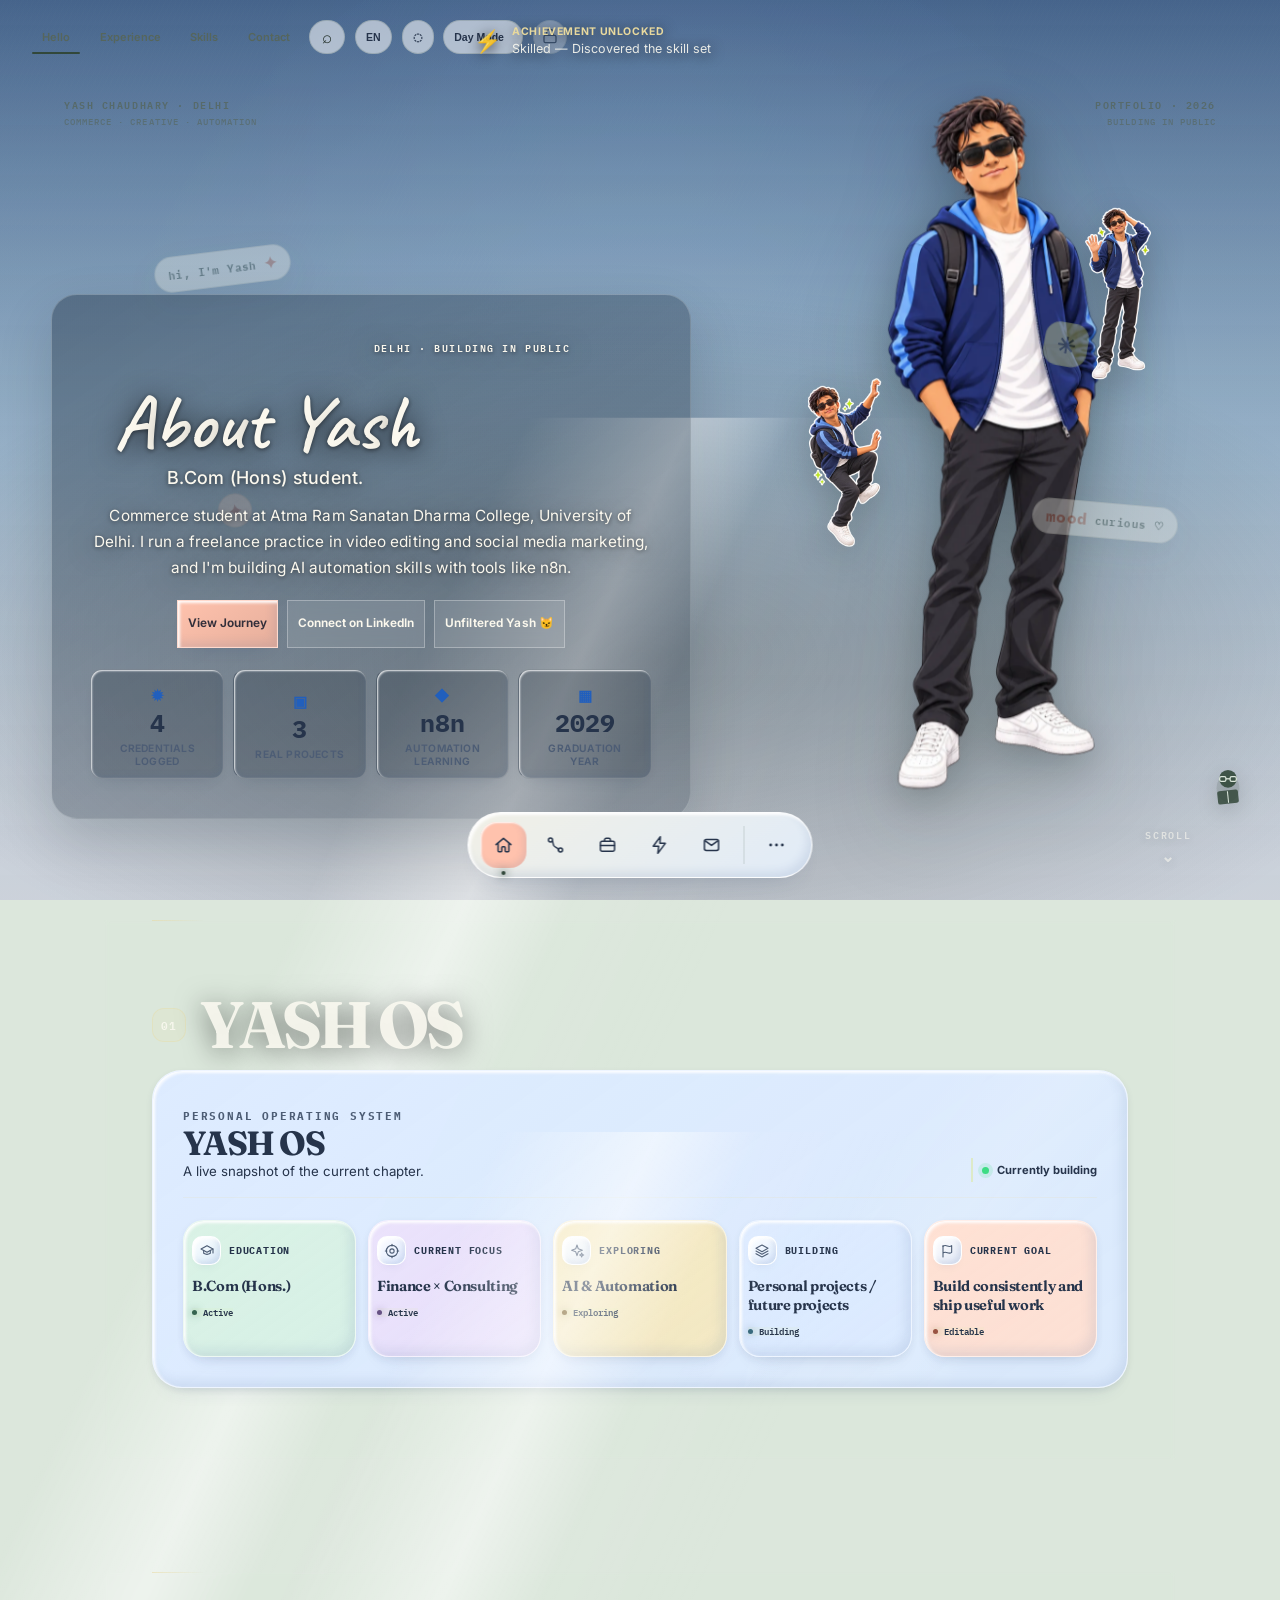
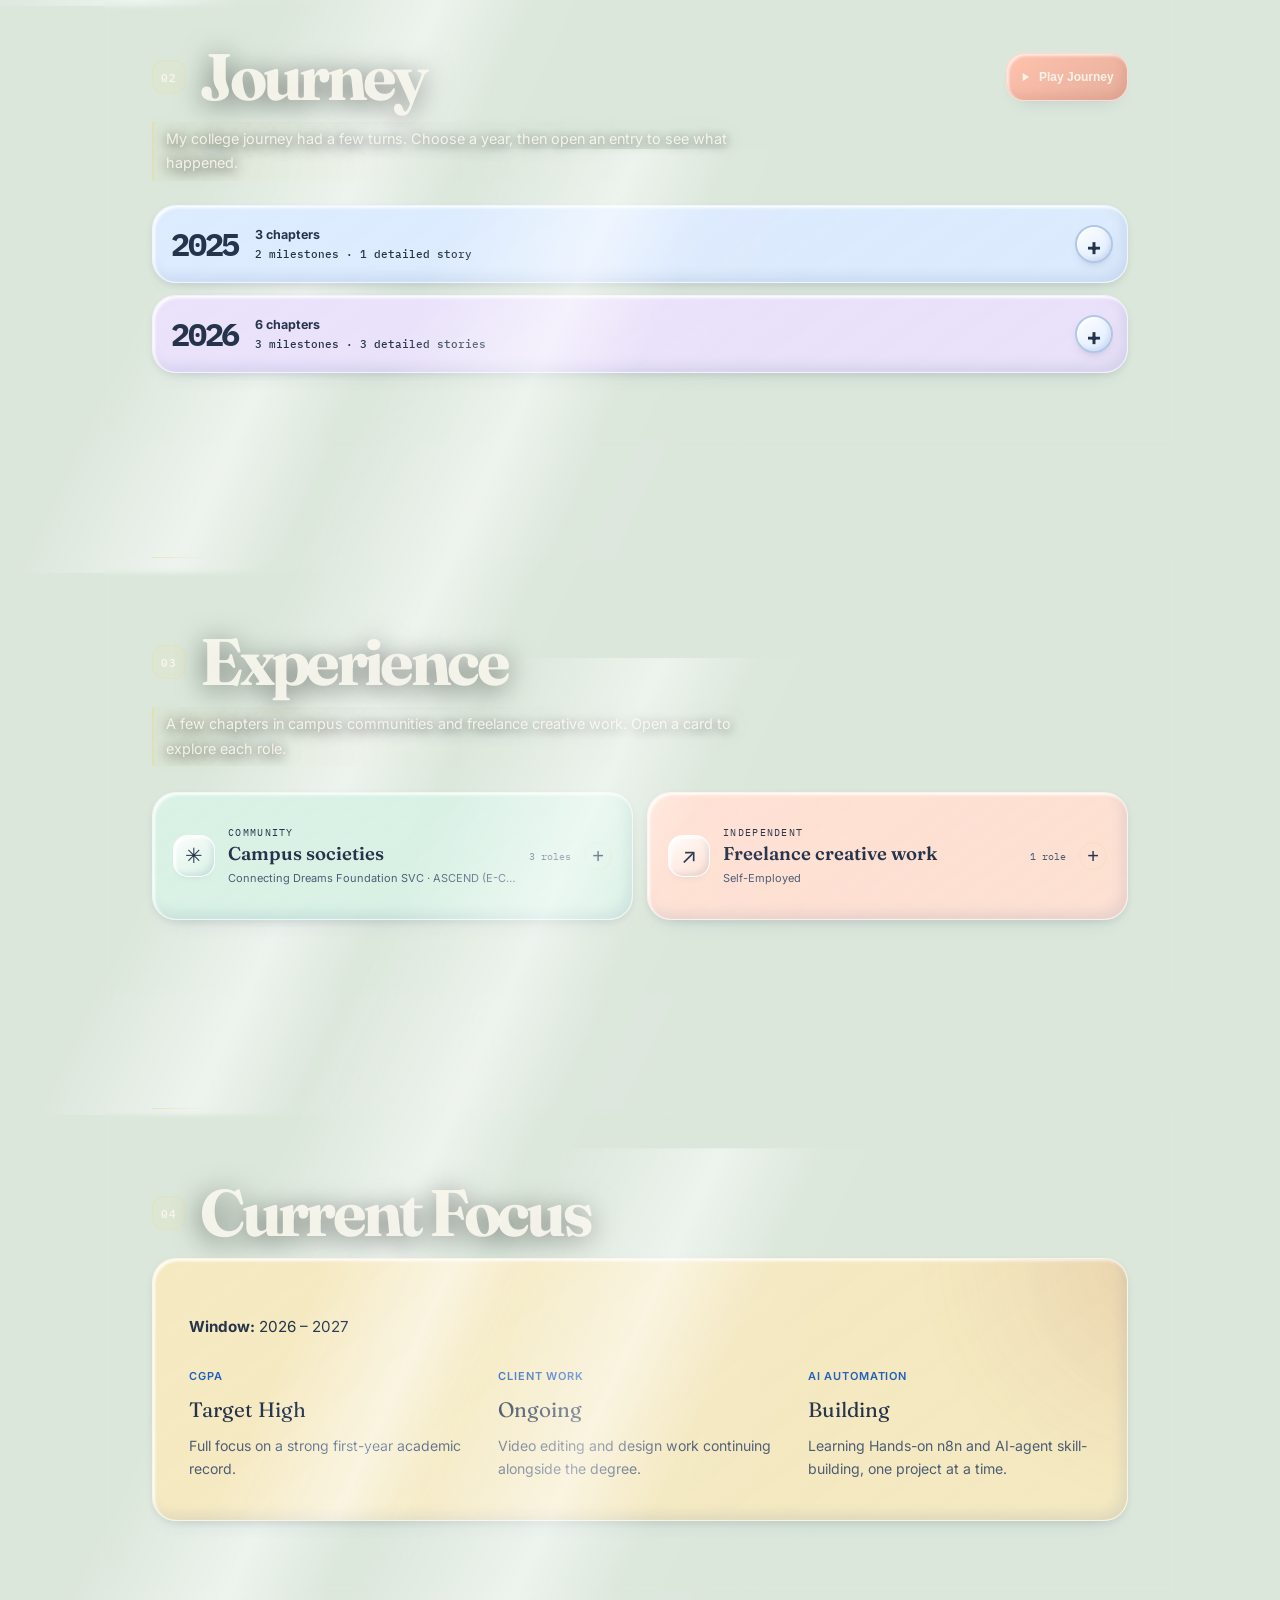
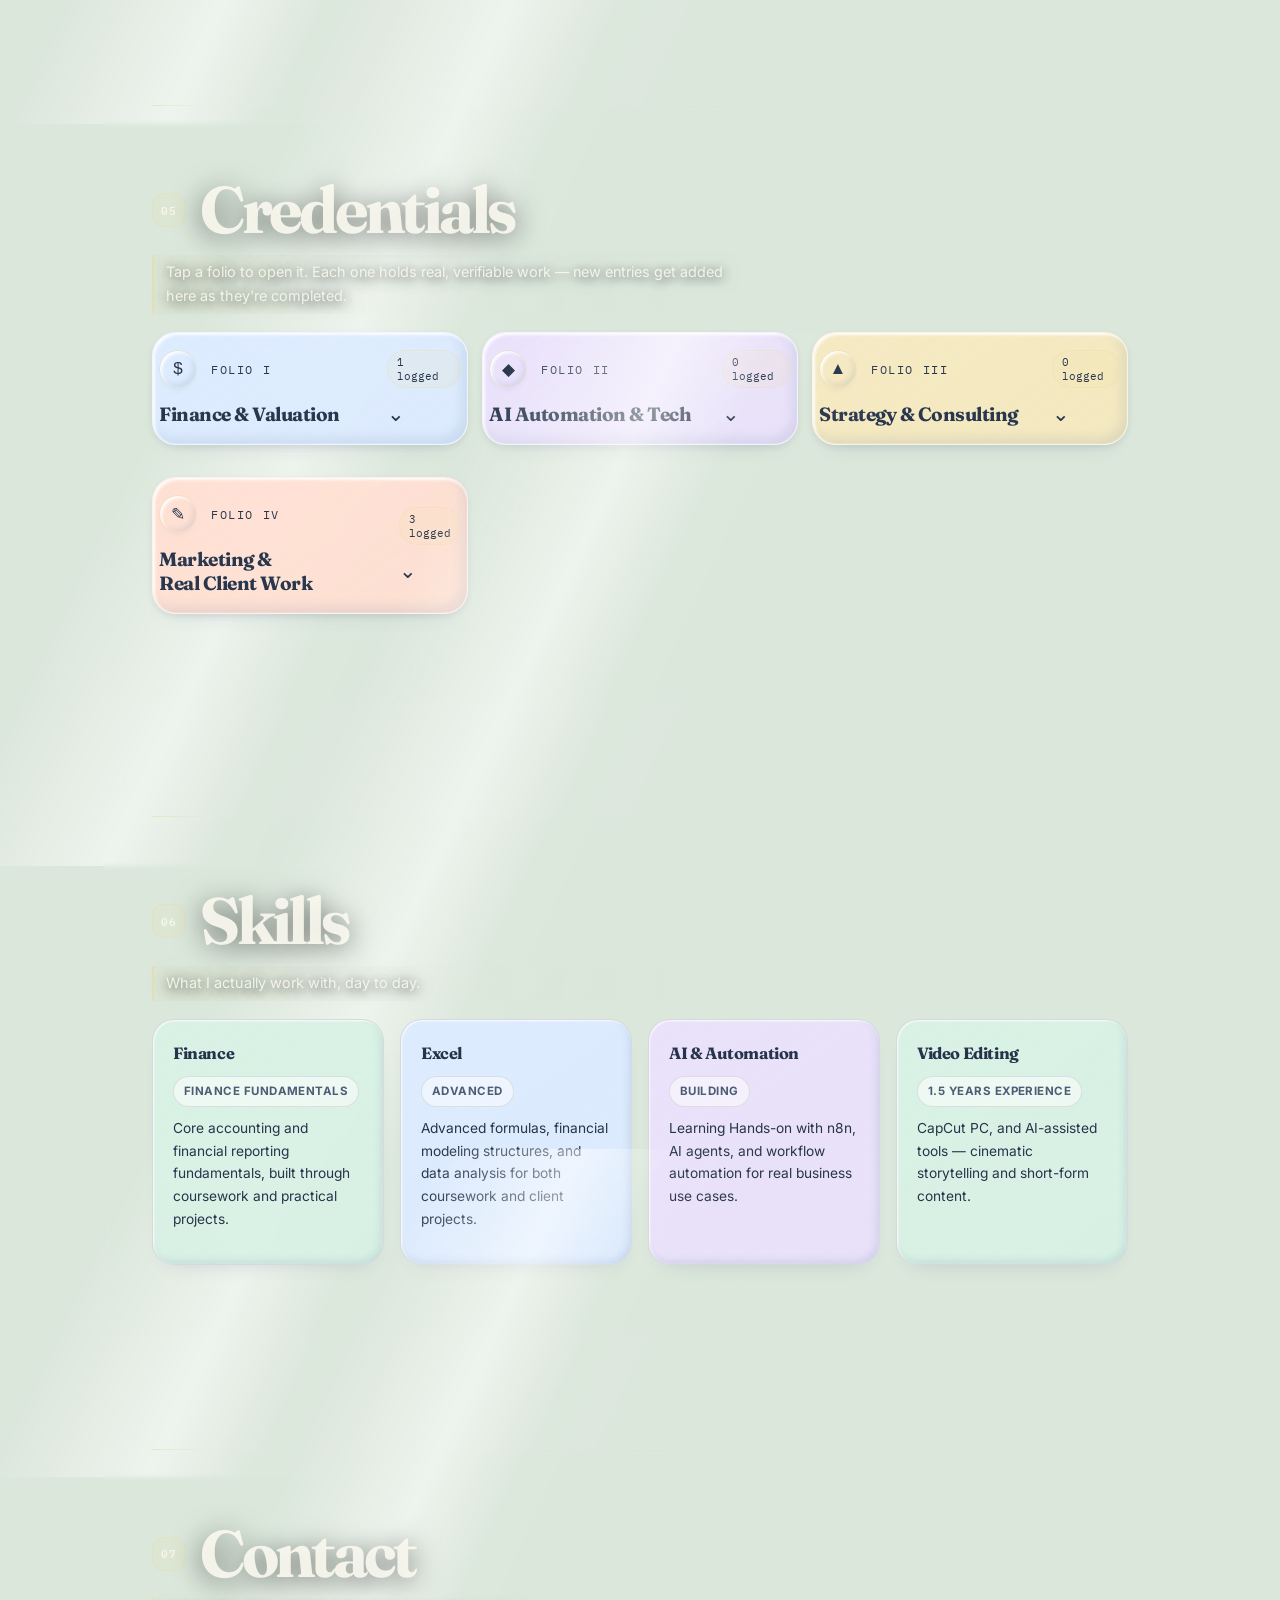
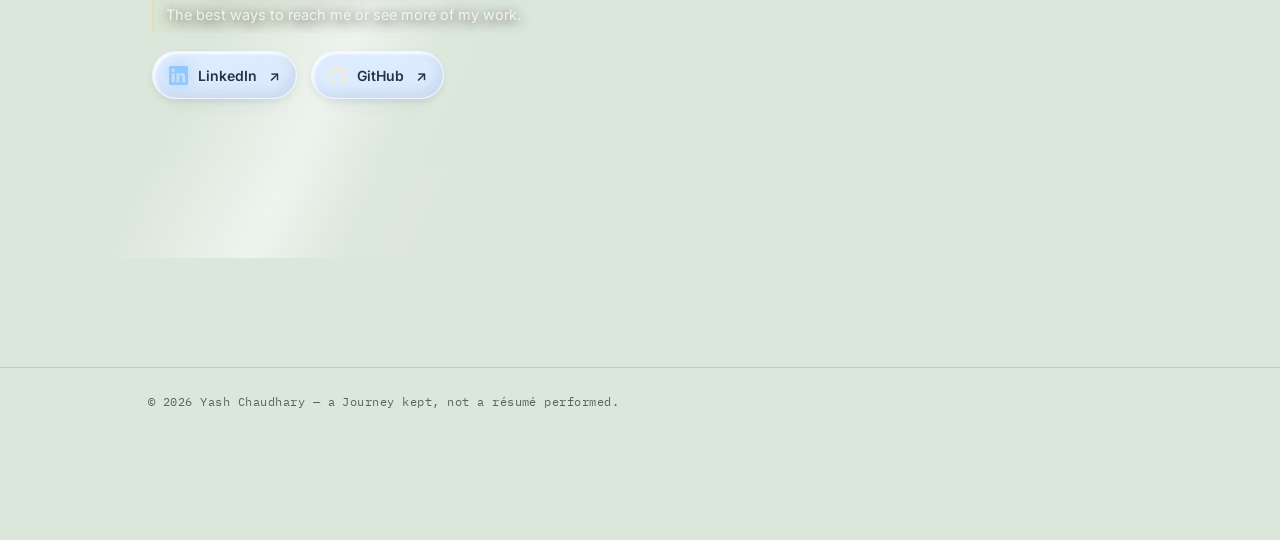
==== index.html @ 1398f4f6 "Improve native scroll smoothness and tap feedback" ====
<!DOCTYPE html>
<html lang="en" class="scene-engine-off">
<head>
<meta charset="UTF-8">
<script>
(function(){
  try{
    var mode = localStorage.getItem('themeMode');
    if(!mode){
      var legacy = localStorage.getItem('theme');
      mode = legacy === 'dark' ? 'dark' : legacy === 'light' ? 'light' : 'auto';
    }
    var eff = mode;
    if(mode === 'auto'){
      var h = new Date().getHours();
      eff = (h>=5&&h<12) ? 'morning' : (h>=12&&h<17) ? 'light' : (h>=17&&h<21) ? 'evening' : 'dark';
    }
    document.documentElement.setAttribute('data-theme', eff);
  }catch(e){}
})();
</script>
<meta name="viewport" content="width=device-width, initial-scale=1.0">
<title>Yash Chaudhary — Finance & AI Automation Portfolio</title>
<meta name="description" content="Portfolio of Yash Chaudhary — B.Com (Hons) student at Delhi University, building AI automation skills alongside a finance degree.">
<meta name="author" content="Yash Chaudhary">
<meta name="robots" content="index, follow">
<link rel="canonical" href="https://yashchaudhary.xyz/">
<meta name="theme-color" content="#FFF1F5" id="theme-color-meta">
<meta name="color-scheme" content="light dark">
<link rel="icon" href="data:image/svg+xml,%3Csvg xmlns='http://www.w3.org/2000/svg' viewBox='0 0 100 100'%3E%3Crect width='100' height='100' rx='22' fill='%23C2185B'/%3E%3Ctext x='50' y='68' font-size='58' font-family='Georgia,serif' fill='white' text-anchor='middle'%3EY%3C/text%3E%3C/svg%3E">

<!-- OpenGraph / Facebook / WhatsApp / LinkedIn -->
<meta property="og:type" content="website">
<meta property="og:url" content="https://yashchaudhary.xyz/">
<meta property="og:site_name" content="Yash Chaudhary">
<meta property="og:title" content="Yash Chaudhary — Finance & AI Automation Portfolio">
<meta property="og:description" content="B.Com (Hons) student at Delhi University, building AI automation skills alongside a finance degree. See the journey, credentials, and projects.">
<meta property="og:image" content="https://yashchaudhary.xyz/og-preview.jpg">
<meta property="og:image:url" content="https://yashchaudhary.xyz/og-preview.jpg">
<meta property="og:image:secure_url" content="https://yashchaudhary.xyz/og-preview.jpg">
<meta property="og:image:type" content="image/jpeg">
<meta property="og:image:width" content="1200">
<meta property="og:image:height" content="630">
<meta property="og:image:alt" content="Yash Chaudhary — B.Com (Hons) student">
<meta property="og:locale" content="en_IN">
<meta property="profile:first_name" content="Yash">
<meta property="profile:last_name" content="Chaudhary">

<!-- Twitter Card -->
<meta name="twitter:card" content="summary_large_image">
<meta name="twitter:url" content="https://yashchaudhary.xyz/">
<meta name="twitter:title" content="Yash Chaudhary — Finance & AI Automation Portfolio">
<meta name="twitter:description" content="B.Com (Hons) student at Delhi University, building AI automation skills alongside a finance degree.">
<meta name="twitter:image" content="https://yashchaudhary.xyz/og-preview.jpg">
<meta name="twitter:image:alt" content="Yash Chaudhary — B.Com (Hons) student">
<meta name="twitter:creator" content="@yashchaudhary">

<!-- Google Person Knowledge Graph Schema -->
<script type="application/ld+json">
{
  "@context": "https://schema.org",
  "@type": "Person",
  "name": "Yash Chaudhary",
  "url": "https://yashchaudhary.xyz",
  "image": "https://yashchaudhary.xyz/og-preview.jpg",
  "description": "B.Com (Hons) student at Delhi University, building AI automation skills alongside a finance degree.",
  "jobTitle": "B.Com (Hons) Student",
  "alumniOf": {
    "@type": "CollegeOrUniversity",
    "name": "Atma Ram Sanatan Dharma College, University of Delhi"
  },
  "knowsAbout": [
    "Financial Accounting",
    "AI Automation",
    "n8n Workflows",
    "Video Editing",
    "Social Media Marketing"
  ],
  "sameAs": [
    "https://www.linkedin.com/in/yash-chaudhary-943642374",
    "https://github.com/iyashchaudhary"
  ]
}
</script>

<!--
  ============================================================
  HOW TO EDIT THIS FILE (no coding knowledge needed)
  ============================================================
  1. ADD A NEW CREDENTIAL CARD: go to the right Folio inside the
     Credentials section, copy one whole <article class="card">
     ...</article> block, paste it after, edit the text.

  2. MARK SOMETHING DONE: change class="card status-planned" to
     class="card status-done" and change "Planned" text to "Completed".

  3. When a new professional goal starts: copy the one
     <div class="pursuing-card">...</div> block and edit it.

  4. Everything else — just save and re-upload to GitHub along
     with yash-photo.jpg (keep both files in the same folder,
     same exact filename: yash-photo.jpg).
  ============================================================
-->

<link rel="preconnect" href="https://fonts.googleapis.com">
<link rel="preconnect" href="https://fonts.gstatic.com" crossorigin>
<!-- Non-render-blocking font load: fetched with high priority via preload,
     applied via the print->all media swap trick so it never blocks first paint.
     font-display=swap (in the URL) keeps text visible with a fallback font
     the instant it can render, instead of hiding it while fonts load. -->
<link rel="preload" as="style" href="https://fonts.googleapis.com/css2?family=Fraunces:opsz,wght@9..144,500;9..144,600;9..144,700;9..144,900&family=Inter:wght@400;500;600;700&family=IBM+Plex+Mono:wght@400;500&family=Caveat:wght@500;600;700&display=swap">
<link href="https://fonts.googleapis.com/css2?family=Fraunces:opsz,wght@9..144,500;9..144,600;9..144,700;9..144,900&family=Inter:wght@400;500;600;700&family=IBM+Plex+Mono:wght@400;500&family=Caveat:wght@500;600;700&display=swap" rel="stylesheet" media="print" onload="this.media='all'; this.onload=null;">
<noscript><link href="https://fonts.googleapis.com/css2?family=Fraunces:opsz,wght@9..144,500;9..144,600;9..144,700;9..144,900&family=Inter:wght@400;500;600;700&family=IBM+Plex+Mono:wght@400;500&family=Caveat:wght@500;600;700&display=swap" rel="stylesheet"></noscript>

<style>
  :root{
    --bg:#F5F8FD;
    --card:#FFFFFF;
    --primary:#246BDB;
    --accent:#4B8FF5;
    --cyan:#78B7FF;
    --text:#0B1830;
    --text-dim:#586A86;
    --line:#D9E3F2;
    --shadow: 0 16px 40px -16px rgba(30,78,155,0.22);
    --glass-hl: rgba(255,255,255,0.6);
    --glass-hl-soft: rgba(255,255,255,0.26);
    --glass-shadow: rgba(22,33,58,0.22);
    --glass-tint: var(--primary);
  }
  html[data-theme="dark"]{
    --bg:#091426;
    --card:#111F37;
    --primary:#6EA9FF;
    --accent:#4D91F7;
    --cyan:#8BC7FF;
    --text:#F1F6FF;
    --text-dim:#A8B9D2;
    --line:#213653;
    --shadow: 0 16px 40px -16px rgba(0,0,0,0.6);
    --glass-hl: rgba(255,255,255,0.14);
    --glass-hl-soft: rgba(255,255,255,0.06);
    --glass-shadow: rgba(0,0,0,0.65);
    --glass-tint: var(--primary);
  }
  html[data-theme="morning"]{
    --bg:#EEF6FF;
    --card:#FFFFFF;
    --primary:#2474D8;
    --accent:#78B8F5;
    --cyan:#A3D8FF;
    --text:#102A49;
    --text-dim:#607D9C;
    --line:#D8EAF8;
    --shadow: 0 16px 40px -16px rgba(36,116,216,0.22);
    --glass-hl: rgba(255,255,255,0.65);
    --glass-hl-soft: rgba(255,255,255,0.28);
    --glass-shadow: rgba(58,18,32,0.24);
    --glass-tint: var(--primary);
  }
  html[data-theme="evening"]{
    --bg:#101A35;
    --card:#19284A;
    --primary:#7AAEFF;
    --accent:#628EF4;
    --cyan:#9ED4FF;
    --text:#F2F6FF;
    --text-dim:#B0BED6;
    --line:#2A4068;
    --shadow: 0 16px 40px -16px rgba(0,0,0,0.6);
    --glass-hl: rgba(255,255,255,0.14);
    --glass-hl-soft: rgba(255,255,255,0.06);
    --glass-shadow: rgba(0,0,0,0.65);
    --glass-tint: var(--primary);
  }
  *{box-sizing:border-box;}
  html{scroll-behavior:smooth;}
  body{
    margin:0; background:var(--bg); color:var(--text);
    font-family:'Inter', sans-serif; font-size:16px; line-height:1.65;
    -webkit-font-smoothing:antialiased;
    transition:background .4s ease, color .4s ease;
    position:relative;
  }
  ::selection{background:var(--accent); color:#fff;}
  h1,h2,h3{font-family:'Fraunces', serif; font-weight:600; margin:0;}
  .mono{font-family:'IBM Plex Mono', monospace;}
  a{color:var(--primary); text-decoration:none;}
  a:hover{text-decoration:underline;}
  a:focus-visible, button:focus-visible{outline:2px solid var(--primary); outline-offset:3px;}
  section{scroll-margin-top:80px;}

  /* ============ NOISE OVERLAY (very light, SVG-based, no image asset) ============ */
  body::before{
    content:"";
    position:fixed; inset:0; z-index:1; pointer-events:none;
    opacity:0.04;
    background-image:url("data:image/svg+xml,%3Csvg xmlns='http://www.w3.org/2000/svg' width='100' height='100'%3E%3Cfilter id='n'%3E%3CfeTurbulence type='fractalNoise' baseFrequency='0.85' numOctaves='2' stitchTiles='stitch'/%3E%3C/filter%3E%3Crect width='100%25' height='100%25' filter='url(%23n)'/%3E%3C/svg%3E");
  }

  /* ============ LIVE TREE BACKGROUND (site-wide, fixed video wallpaper) ============ */
  .tree-bg{
    position:fixed; inset:0; z-index:0; overflow:hidden; pointer-events:none;
    background:#080D18 url("assets/portfolio-aurora-bg.webp") center/cover no-repeat;
  }
  /* Static background replaces the old autoplay video for faster first paint. */
  .tree-bg-glow{
    position:absolute; inset:0; mix-blend-mode:screen; pointer-events:none;
    background:radial-gradient(46% 40% at 32% 30%, rgba(108,174,255,0.34), transparent 68%);
    animation:tree-glow-pulse 5.5s ease-in-out infinite;
  }
  .tree-bg-glow-2{
    background:radial-gradient(38% 34% at 60% 46%, rgba(80,143,245,0.26), transparent 70%);
    animation-duration:7s; animation-delay:-2.5s;
  }
  @keyframes tree-glow-pulse{ 0%,100%{ opacity:.5; } 50%{ opacity:1; } }
  .tree-bg-scrim{
    position:absolute; inset:0;
    background:linear-gradient(180deg, rgba(9,10,20,0.20) 0%, rgba(9,10,20,0.52) 55%, rgba(9,10,20,0.87) 100%);
    transition:background .4s ease;
  }
  html[data-theme="evening"] .tree-bg-scrim{
    background:linear-gradient(180deg, rgba(12,25,55,0.20) 0%, rgba(12,25,55,0.52) 55%, rgba(12,25,55,0.87) 100%);
  }
  html[data-theme="light"] .tree-bg-scrim{
    background:linear-gradient(180deg, rgba(243,246,252,0.24) 0%, rgba(243,246,252,0.6) 55%, rgba(243,246,252,0.9) 100%);
  }
  html[data-theme="morning"] .tree-bg-scrim{
    background:linear-gradient(180deg, rgba(238,246,255,0.22) 0%, rgba(238,246,255,0.58) 55%, rgba(238,246,255,0.9) 100%);
  }
  @media (prefers-reduced-motion: reduce){ .tree-bg-glow{ animation:none; opacity:.75; } }

  /* ---- Fireflies / drifting light motes ---- */
  .fireflies{ position:absolute; inset:0; overflow:hidden; z-index:0; opacity:.5; transition:opacity .6s ease; }
  html[data-theme="dark"] .fireflies, html[data-theme="evening"] .fireflies{ opacity:1; }
  html[data-theme="light"] .fireflies, html[data-theme="morning"] .fireflies{ opacity:.28; }
  .firefly{
    position:absolute; width:4px; height:4px; border-radius:50%; background:#FDE9A0;
    box-shadow:0 0 8px 2px rgba(253,233,160,0.85), 0 0 18px 6px rgba(242,184,75,0.45);
    animation: firefly-float var(--fdur, 10s) ease-in-out infinite, firefly-blink var(--bdur, 3.2s) ease-in-out infinite;
  }
  @keyframes firefly-float{
    0%,100%{ transform:translate(0,0); }
    25%{ transform:translate(var(--fx1,18px), var(--fy1,-22px)); }
    50%{ transform:translate(var(--fx2,-14px), var(--fy2,-6px)); }
    75%{ transform:translate(var(--fx3,12px), var(--fy3,16px)); }
  }
  @keyframes firefly-blink{ 0%,100%{ opacity:.12; } 50%{ opacity:1; } }
  @media (prefers-reduced-motion: reduce){ .firefly{ animation:firefly-blink 3.2s ease-in-out infinite; } }

  /* ---- Cursor-follow petal trail (desktop only) ---- */
  .trail-petal{
    position:absolute; width:14px; pointer-events:none; z-index:1;
    filter:drop-shadow(0 2px 4px rgba(23,8,16,.3));
    animation:petal-trail-drift 1.9s ease-out forwards;
  }
  @keyframes petal-trail-drift{
    0%{ transform:translate(-50%,-50%) scale(.55) rotate(0deg); opacity:.9; }
    100%{ transform:translate(calc(-50% + var(--tx,20px)), calc(-50% + 64px)) scale(1) rotate(170deg); opacity:0; }
  }

  /* ---- Falling / settled petals ---- */
  .petal-field{ position:absolute; inset:0; overflow:hidden; z-index:1; }
  .petal{
    position:absolute; top:-6%; width:22px; height:auto; pointer-events:none;
    will-change:transform, opacity; filter:drop-shadow(0 3px 5px rgba(23,8,16,0.35));
    animation-name:petal-fall; animation-timing-function:linear; animation-fill-mode:forwards;
  }
  .petal.landed{ animation:none !important; position:absolute; }
  @keyframes petal-fall{
    0%{ transform:translate3d(0,-10vh,0) rotate(0deg); opacity:0; }
    6%{ opacity:1; }
    50%{ transform:translate3d(var(--sway,40px), 55vh, 0) rotate(190deg); }
    100%{ transform:translate3d(0, 106vh, 0) rotate(360deg); opacity:.96; }
  }
  @media (prefers-reduced-motion: reduce){
    .petal{ animation-duration:0s !important; opacity:0 !important; }
  }

  /* ============ MESH BACKGROUND (site-wide, CSS-only, no canvas/libs) ============ */
  /* Fixed behind everything (z-index:0, below the noise layer at z-index:1 and content at z-index:2+).
     4 large blurred gradient blobs at different sizes/blur/opacity for a depth illusion, plus a
     handful of tiny glowing particles. The whole layer gets a gentle mouse-parallax translate via
     a single transform update in JS (see MESH PARALLAX in the script) — cheap, GPU-composited. */
  .mesh-bg{
    position:fixed; inset:-4%; z-index:0; overflow:hidden; pointer-events:none;
    will-change:transform;
  }
  .mesh-blob{position:absolute; border-radius:50%; will-change:transform;}
  .mesh-blob-1{
    width:54vw; height:54vw; max-width:660px; max-height:660px; min-width:320px; min-height:320px;
    top:-16%; left:-10%; filter:blur(95px);
    background:radial-gradient(circle, var(--primary), transparent 70%);
    animation:mesh-float-1 24s cubic-bezier(.45,0,.55,1) infinite;
  }
  .mesh-blob-2{
    width:46vw; height:46vw; max-width:560px; max-height:560px; min-width:280px; min-height:280px;
    top:28%; right:-12%; filter:blur(90px);
    background:radial-gradient(circle, var(--accent), transparent 70%);
    animation:mesh-float-2 28s cubic-bezier(.45,0,.55,1) infinite;
  }
  .mesh-blob-3{
    width:38vw; height:38vw; max-width:470px; max-height:470px; min-width:230px; min-height:230px;
    bottom:-14%; left:20%; filter:blur(100px);
    background:radial-gradient(circle, var(--primary), transparent 70%);
    animation:mesh-float-3 21s cubic-bezier(.45,0,.55,1) infinite;
  }
  .mesh-blob-4{
    width:28vw; height:28vw; max-width:360px; max-height:360px; min-width:180px; min-height:180px;
    top:58%; left:46%; filter:blur(70px);
    background:radial-gradient(circle, var(--accent), transparent 70%);
    animation:mesh-float-4 26s cubic-bezier(.45,0,.55,1) infinite;
  }
  /* dark-mode opacity is set via --mesh-op further down (kept alongside the breathing calc()) */
  @keyframes mesh-float-1{ 0%,100%{transform:translate(0,0) scale(1);} 50%{transform:translate(3.5%,5%) scale(1.04);} }
  @keyframes mesh-float-2{ 0%,100%{transform:translate(0,0) scale(1);} 50%{transform:translate(-5%,3.5%) scale(1.05);} }
  @keyframes mesh-float-3{ 0%,100%{transform:translate(0,0);} 50%{transform:translate(4%,-4.5%);} }
  @keyframes mesh-float-4{ 0%,100%{transform:translate(0,0);} 50%{transform:translate(-4%,-3.5%);} }

  /* Tiny glowing particles for depth/sparkle — cheap opacity+transform only */
  .mesh-particles{position:absolute; inset:0;}
  .mesh-particles span{
    position:absolute; width:4px; height:4px; border-radius:50%;
    background:var(--primary); opacity:0.45; will-change:transform, opacity;
    box-shadow:0 0 10px 2px color-mix(in srgb, var(--primary) 55%, transparent);
    animation:mesh-particle-float 15s ease-in-out infinite;
  }
  .mesh-particles span:nth-child(2n){ background:var(--accent); box-shadow:0 0 10px 2px color-mix(in srgb, var(--accent) 55%, transparent); }
  .mesh-particles span:nth-child(1){ top:14%; left:16%; animation-duration:16s; animation-delay:-1s; }
  .mesh-particles span:nth-child(2){ top:22%; left:78%; width:3px; height:3px; animation-duration:19s; animation-delay:-4s; }
  .mesh-particles span:nth-child(3){ top:38%; left:8%; animation-duration:14s; animation-delay:-7s; }
  .mesh-particles span:nth-child(4){ top:46%; left:60%; width:5px; height:5px; animation-duration:21s; animation-delay:-2s; }
  .mesh-particles span:nth-child(5){ top:58%; left:32%; animation-duration:17s; animation-delay:-9s; }
  .mesh-particles span:nth-child(6){ top:66%; left:86%; width:3px; height:3px; animation-duration:15s; animation-delay:-5s; }
  .mesh-particles span:nth-child(7){ top:78%; left:20%; animation-duration:20s; animation-delay:-11s; }
  .mesh-particles span:nth-child(8){ top:84%; left:68%; width:5px; height:5px; animation-duration:18s; animation-delay:-3s; }
  .mesh-particles span:nth-child(9){ top:8%; left:48%; animation-duration:22s; animation-delay:-13s; }
  .mesh-particles span:nth-child(10){ top:92%; left:44%; width:3px; height:3px; animation-duration:16s; animation-delay:-6s; }
  @keyframes mesh-particle-float{
    0%,100%{ transform:translate(0,0); opacity:0.3; }
    50%{ transform:translate(16px,-24px); opacity:0.6; }
  }
  @media (max-width:720px){
    .mesh-particles{display:none;}
    .mesh-blob-1, .mesh-blob-2{filter:blur(60px);}
    .mesh-blob-3, .mesh-blob-4{filter:blur(50px);}
  }
  @media (prefers-reduced-motion: reduce){
    .mesh-blob, .mesh-particles span{animation:none;}
    .mesh-bg{transform:none !important;}
  }

  /* ============ DYNAMIC LIGHTING ENGINE (document-anchored — different light per section) ============ */
  /* Sits above the mesh-bg, below content. Static wrapper so its absolutely-positioned
     beams anchor to the DOCUMENT (scroll normally with page), not the viewport — this is what
     makes each section pass through its own pool of light as you scroll. */
  .light-engine{ position:relative; z-index:1; pointer-events:none; }
  .light-beam{
    position:absolute; left:50%; top:0;
    width:64vw; height:64vw; max-width:820px; max-height:820px; min-width:360px; min-height:360px;
    border-radius:50%; transform:translate(-50%,-50%) scale(1);
    mix-blend-mode:screen; opacity:0; filter:blur(85px);
    will-change:opacity, transform; transition:opacity 1.1s ease, transform 1.4s cubic-bezier(.16,1,.3,1);
  }
  .light-beam.light-beam-ready{ opacity:0.24; }
  .light-beam.light-beam-ready.is-focused{ opacity:0.48; }
  .light-beam.is-focused{ transform:translate(-50%,-50%) scale(1.12); }
  .light-beam-blue{ background:radial-gradient(circle, rgba(83,145,245,0.9), rgba(83,145,245,0.26) 42%, transparent 72%); margin-left:-18vw; }
  .light-beam-cyan{ background:radial-gradient(circle, rgba(124,196,255,0.82), rgba(124,196,255,0.20) 42%, transparent 72%); margin-left:20vw; }
  .light-beam-white{ background:radial-gradient(circle, rgba(255,255,255,0.75), rgba(255,255,255,0.16) 42%, transparent 72%); margin-left:0; }
  .light-beam-teal{ background:radial-gradient(circle, rgba(20,184,166,0.9), rgba(20,184,166,0.22) 42%, transparent 72%); margin-left:16vw; }
  .light-beam-amber{ background:radial-gradient(circle, rgba(245,158,11,0.85), rgba(245,158,11,0.2) 42%, transparent 72%); margin-left:-16vw; }
  html[data-theme="dark"] .light-beam.light-beam-ready, html[data-theme="evening"] .light-beam.light-beam-ready{ opacity:0.15; }
  html[data-theme="dark"] .light-beam.light-beam-ready.is-focused, html[data-theme="evening"] .light-beam.light-beam-ready.is-focused{ opacity:0.3; }
  @media (max-width:720px){
    .light-beam{width:92vw; height:92vw; filter:blur(60px); margin-left:0 !important; left:50%;}
  }
  @media (prefers-reduced-motion: reduce){
    .light-beam{transition:none;}
  }

  /* ============ SCROLL PROGRESS BAR ============ */
  #scroll-progress{
    position:fixed; top:0; left:0; height:3px; width:100%;
    background:linear-gradient(90deg, var(--primary), var(--accent));
    z-index:100; transform:scaleX(0); transform-origin:left center;
    transition:transform .12s ease-out; will-change:transform;
  }

  /* ============ TOP NAV ============ */
  .topnav{
    position:sticky; top:0; z-index:50;
    display:flex; align-items:center; justify-content:space-between;
    padding:16px 48px;
    background:color-mix(in srgb, var(--bg) 82%, transparent);
    backdrop-filter:blur(10px) saturate(140%);
    border-bottom:1px solid transparent;
    box-shadow:0 8px 24px -12px rgba(0,0,0,0);
    transition:background .4s ease, border-color .45s ease, box-shadow .45s ease, backdrop-filter .45s ease;
  }
  @media (max-width:720px){
    .topnav{padding:14px 20px; flex-direction:column; align-items:flex-start; gap:10px;}
  }
  .brand{font-family:'Fraunces', serif; font-weight:700; letter-spacing:0.01em; color:var(--text); font-size:1.05rem;}
  .navlinks{display:flex; gap:26px; align-items:center;}
  @media (max-width:720px){
    .navlinks{flex-wrap:wrap; gap:8px 16px; width:100%; justify-content:flex-start;}
  }
  .navlinks a{
    position:relative;
    font-size:13.5px; font-weight:500; color:var(--text-dim);
    padding-bottom:3px; white-space:nowrap;
  }
  .navlinks a::after{
    content:""; position:absolute; left:0; bottom:0; width:0; height:2px; border-radius:2px;
    background:var(--primary); transition:width .25s ease;
  }
  .navlinks a:hover, .navlinks a.active{color:var(--text); text-decoration:none;}
  .navlinks a.active::after, .navlinks a:hover::after{width:100%;}
  @media (max-width:680px){ .navlinks a{font-size:12px;} }
  .topnav.scrolled{ border-bottom-color:var(--line); box-shadow:0 8px 24px -12px rgba(0,0,0,0.18); backdrop-filter:blur(18px) saturate(180%); }
  .admin-trigger:hover{opacity:1 !important; color:var(--primary) !important;}

  /* ============================================================
     PHASE 7 · SYSTEM 1 — FLOATING DOCK NAVIGATION
     macOS / Linear style floating glass dock, fixed near the
     bottom of the viewport. Primary navigation experience.
  ============================================================ */
  .dock-wrap{
    position:fixed; left:50%; bottom:22px; transform:translateX(-50%) translateY(140%);
    z-index:60; display:flex; justify-content:center;
    opacity:0; pointer-events:none;
    transition:transform .9s cubic-bezier(.16,1,.3,1), opacity .7s ease;
  }
  .dock-wrap.dock-in{ transform:translateX(-50%) translateY(0); opacity:1; pointer-events:auto; }

  .dock{
    display:flex; align-items:flex-end; gap:6px;
    padding:9px 12px; border-radius:22px;
    background:color-mix(in srgb, var(--card) 62%, transparent);
    border:1px solid color-mix(in srgb, var(--line) 90%, transparent);
    box-shadow:0 20px 50px -18px rgba(15,23,42,0.35), 0 2px 8px rgba(15,23,42,0.06), inset 0 1px 0 var(--glass-hl);
    backdrop-filter:blur(22px) saturate(180%);
    -webkit-backdrop-filter:blur(22px) saturate(180%);
    position:relative;
  }
  html[data-theme="dark"] .dock, html[data-theme="evening"] .dock{
    background:color-mix(in srgb, var(--card) 68%, transparent);
    box-shadow:0 20px 50px -16px rgba(0,0,0,0.6), inset 0 1px 0 var(--glass-hl);
  }

  .dock-item{
    position:relative; display:flex; align-items:center; justify-content:center;
    width:46px; height:46px; border-radius:14px; flex:0 0 auto;
    color:var(--text-dim); background:transparent; border:none; cursor:pointer;
    transition:width .28s cubic-bezier(.34,1.4,.64,1), height .28s cubic-bezier(.34,1.4,.64,1),
               transform .28s cubic-bezier(.34,1.4,.64,1), color .2s ease, background .2s ease;
    will-change:transform, width, height;
  }
  .dock-item svg{ width:20px; height:20px; transition:width .28s ease, height .28s ease; pointer-events:none; }
  .dock-item:hover, .dock-item:focus-visible{ color:var(--text); background:color-mix(in srgb, var(--primary) 10%, transparent); }
  .dock-item.dock-active{ color:var(--primary); background:color-mix(in srgb, var(--primary) 14%, transparent); }
  .dock-item.dock-active::after{
    content:""; position:absolute; bottom:-7px; left:50%; transform:translateX(-50%);
    width:4px; height:4px; border-radius:50%; background:var(--primary);
    box-shadow:0 0 8px 1px color-mix(in srgb, var(--primary) 70%, transparent);
  }
  .dock-tooltip{
    position:absolute; bottom:calc(100% + 12px); left:50%; transform:translateX(-50%) translateY(4px);
    padding:5px 10px; border-radius:8px; background:var(--text); color:var(--bg);
    font-family:'Inter',sans-serif; font-size:11.5px; font-weight:600; white-space:nowrap;
    opacity:0; pointer-events:none; transition:opacity .18s ease, transform .18s ease;
    box-shadow:0 8px 20px -6px rgba(0,0,0,0.35);
  }
  .dock-tooltip::after{
    content:""; position:absolute; top:100%; left:50%; transform:translateX(-50%);
    border:5px solid transparent; border-top-color:var(--text);
  }
  .dock-item:hover .dock-tooltip, .dock-item:focus-visible .dock-tooltip{ opacity:1; transform:translateX(-50%) translateY(0); }

  .dock-sep{ width:1px; align-self:stretch; margin:4px 3px; background:var(--line); flex:0 0 auto; }

  .dock-item.dock-cmdk{ color:var(--primary); }
  .dock-cmdk-hint{
    display:flex; align-items:center; gap:2px; font-family:'IBM Plex Mono',monospace; font-size:9px;
  }
  .dock-cmdk-hint kbd{
    font-family:'IBM Plex Mono',monospace; font-size:9px; padding:1px 4px; border-radius:4px;
    background:var(--bg); border:1px solid var(--line); color:var(--text-dim); line-height:1.5;
  }

  @media (hover:hover){
    .dock:not(.dock-touch) .dock-item{ transform-origin:bottom center; }
  }
  @media (max-width:720px){
    .dock-wrap{ bottom:calc(14px + env(safe-area-inset-bottom,0px)); }
    .dock{ gap:1px; padding:7px 6px; border-radius:18px; max-width:94vw; overflow-x:auto; scrollbar-width:none; }
    .dock::-webkit-scrollbar{ display:none; }
    /* Icons alone meant nothing on a phone (no hover to reveal the tooltip),
       so on mobile each icon gets a tiny always-visible caption underneath
       instead of a hover tooltip. */
    .dock-item{
      width:auto; min-width:42px; height:50px; border-radius:12px;
      flex-direction:column; justify-content:center; gap:3px; padding:6px 4px;
    }
    .dock-item svg{ width:17px; height:17px; }
    .dock-tooltip{
      position:static; opacity:1; pointer-events:none; transform:none;
      background:none; color:inherit; box-shadow:none; padding:0;
      font-size:8.5px; font-weight:600; letter-spacing:0.01em; white-space:nowrap;
    }
    .dock-tooltip::after{ display:none; }
    .cmdk-hint-desktop{ display:none; }
  }
  @media (prefers-reduced-motion:reduce){
    .dock-wrap{ transition:opacity .3s ease; }
    .dock-item{ transition:color .2s ease, background .2s ease; }
  }

  /* ============================================================
     PHASE 7 · SYSTEM 2 — COMMAND PALETTE (Ctrl/Cmd + K)
  ============================================================ */
  .cmdk-overlay{
    position:fixed; inset:0; z-index:200; display:flex; align-items:flex-start; justify-content:center;
    padding:12vh 16px 16px; background:rgba(8,12,22,0.5); backdrop-filter:blur(3px);
    opacity:0; pointer-events:none;
  }
  .cmdk-overlay.cmdk-open{ pointer-events:auto; }
  .cmdk-panel{
    width:100%; max-width:560px; border-radius:18px; overflow:hidden;
    background:color-mix(in srgb, var(--card) 88%, transparent);
    border:1px solid color-mix(in srgb, var(--line) 90%, transparent);
    box-shadow:0 30px 80px -20px rgba(0,0,0,0.5), inset 0 1px 0 var(--glass-hl);
    backdrop-filter:blur(28px) saturate(180%);
    -webkit-backdrop-filter:blur(28px) saturate(180%);
    transform:scale(.94) translateY(-10px); opacity:0;
  }
  .cmdk-overlay.cmdk-open .cmdk-panel{ transform:scale(1) translateY(0); opacity:1; }
  .cmdk-input-row{
    display:flex; align-items:center; gap:10px; padding:14px 16px;
    border-bottom:1px solid var(--line);
  }
  .cmdk-input-row svg{ width:18px; height:18px; color:var(--text-dim); flex:0 0 auto; }
  .cmdk-input{
    flex:1; border:none; background:transparent; outline:none; color:var(--text);
    font-family:'Inter',sans-serif; font-size:15.5px; font-weight:500;
  }
  .cmdk-input::placeholder{ color:var(--text-dim); font-weight:400; }
  .cmdk-esc-hint{
    font-family:'IBM Plex Mono',monospace; font-size:10.5px; color:var(--text-dim);
    padding:3px 7px; border:1px solid var(--line); border-radius:6px; flex:0 0 auto;
  }
  .cmdk-results{ max-height:52vh; overflow-y:auto; padding:8px; }
  .cmdk-group-label{
    font-family:'IBM Plex Mono',monospace; font-size:10.5px; letter-spacing:.08em; text-transform:uppercase;
    color:var(--text-dim); padding:10px 10px 4px;
  }
  .cmdk-item{
    display:flex; align-items:center; gap:11px; padding:10px 11px; border-radius:11px;
    cursor:pointer; color:var(--text); transition:background .12s ease;
  }
  .cmdk-item .cmdk-item-icon{
    width:32px; height:32px; border-radius:9px; display:flex; align-items:center; justify-content:center;
    background:var(--bg); border:1px solid var(--line); flex:0 0 auto; color:var(--primary);
  }
  .cmdk-item .cmdk-item-icon svg{ width:16px; height:16px; }
  .cmdk-item-text{ flex:1; min-width:0; }
  .cmdk-item-title{ font-size:14px; font-weight:600; white-space:nowrap; overflow:hidden; text-overflow:ellipsis; }
  .cmdk-item-sub{ font-size:12px; color:var(--text-dim); white-space:nowrap; overflow:hidden; text-overflow:ellipsis; }
  .cmdk-item-enter{ font-family:'IBM Plex Mono',monospace; font-size:10px; color:var(--text-dim); opacity:0; flex:0 0 auto; }
  .cmdk-item.cmdk-active{ background:color-mix(in srgb, var(--primary) 12%, transparent); }
  .cmdk-item.cmdk-active .cmdk-item-enter{ opacity:1; }
  .cmdk-empty{ padding:36px 16px; text-align:center; color:var(--text-dim); font-size:13.5px; }
  .cmdk-footer{
    display:flex; gap:16px; padding:9px 16px; border-top:1px solid var(--line);
    font-family:'IBM Plex Mono',monospace; font-size:10.5px; color:var(--text-dim);
  }
  .cmdk-footer kbd{
    background:var(--bg); border:1px solid var(--line); border-radius:4px; padding:1px 5px; margin-right:3px;
  }
  .cmdk-trigger-btn{
    display:inline-flex; align-items:center; gap:6px; padding:6px 10px; border-radius:9px;
    border:1px solid var(--line); background:var(--card); color:var(--text-dim); cursor:pointer;
    font-family:'IBM Plex Mono',monospace; font-size:11px;
  }
  @media (max-width:720px){
    .cmdk-overlay{ padding:8vh 10px 10px; }
    .cmdk-esc-hint{ display:none; }
  }
  @media (max-width:720px){ .theme-select{order:99; margin-left:auto;} }

  .theme-select{
    appearance:none; -webkit-appearance:none;
    border:1px solid var(--line); background:var(--card); color:var(--text);
    font-size:12px; font-weight:600; padding:7px 10px; border-radius:8px; cursor:pointer;
    flex-shrink:0; transition:border-color .3s ease, background .3s ease;
  }
  .theme-select:hover{ border-color:var(--primary); }
  .theme-select:focus-visible{ outline:2px solid var(--primary); }

  .wrap{max-width:1080px; margin:0 auto; padding:0 48px; position:relative; z-index:2;}
  @media (max-width:720px){ .wrap{padding:0 22px;} }

  /* ============ HERO + AURORA ============ */
  .hero{
    min-height:100vh; min-height:100dvh; padding:110px 0 60px;
    position:relative; overflow:hidden; display:flex; align-items:center;
  }
  @media (max-width:720px){ .hero{padding:96px 0 40px;} }

  /* Giant blurred background wordmark */
  .hero-bigtext{
    position:absolute; top:50%; left:50%; transform:translate(-50%,-52%);
    font-family:'Fraunces', serif; font-weight:900;
    font-size:clamp(6rem, 22vw, 20rem); line-height:1;
    color:var(--primary); opacity:0.06; white-space:nowrap;
    filter:blur(2px); z-index:0; pointer-events:none; user-select:none;
    letter-spacing:-0.02em;
  }
  html[data-theme="dark"] .hero-bigtext, html[data-theme="evening"] .hero-bigtext{ opacity:0.09; }

  /* Old .aurora / .blob hero background replaced by the global .mesh-bg (see MESH BACKGROUND block below) */

  /* Glassmorphism content card wrapping the hero content */
  .hero-glass{
    position:relative; z-index:2; width:100%; overflow:hidden;
    background:color-mix(in srgb, var(--card) 62%, transparent);
    backdrop-filter:blur(18px) saturate(140%);
    border:1px solid color-mix(in srgb, var(--line) 80%, transparent);
    border-radius:22px;
    padding:44px 44px 40px;
    box-shadow:0 24px 70px -30px rgba(15,23,42,0.25), inset 0 1px 0 rgba(255,255,255,0.06);
  }
  html[data-theme="dark"] .hero-glass, html[data-theme="evening"] .hero-glass{ box-shadow:0 24px 70px -30px rgba(0,0,0,0.55), inset 0 1px 0 rgba(255,255,255,0.04); }
  @media (max-width:720px){ .hero-glass{padding:28px 22px 26px; border-radius:18px;} }

  .hero-grid{display:grid; grid-template-columns:auto 1fr; gap:44px; align-items:center; position:relative; z-index:2;}
  @media (max-width:720px){ .hero-grid{grid-template-columns:1fr; gap:22px; text-align:left; row-gap:22px;} }

  .photo-ring{position:relative; width:172px; height:172px; flex-shrink:0; display:flex; align-items:center; justify-content:center;}
  @media (max-width:720px){ .photo-ring{width:136px; height:136px; margin-bottom:4px;} }
  .photo-ring::after{
    content:""; position:absolute; inset:-10px; border-radius:50%;
    background:radial-gradient(circle, color-mix(in srgb, var(--primary) 14%, transparent), transparent 70%);
    filter:blur(10px); z-index:-1;
  }
  .photo-ring::before{
    content:""; position:absolute; inset:0; border-radius:50%;
    background:conic-gradient(from 0deg, var(--primary), var(--accent), var(--primary));
    animation:spin 11s linear infinite;
  }
  @keyframes spin{ to{ transform:rotate(360deg); } }
  .photo-frame{position:relative; width:164px; height:164px; border-radius:50%; padding:5px; background:var(--bg); z-index:1; box-shadow:0 8px 24px -10px rgba(0,0,0,0.35);}
  @media (max-width:720px){ .photo-frame{width:128px; height:128px;} }
  .photo-inner{width:100%; height:100%; border-radius:50%; overflow:hidden; background:var(--card);}
  .photo-inner img{width:100%; height:100%; object-fit:cover; object-position:center 32%;}

  .eyebrow{font-size:12.5px; font-weight:600; letter-spacing:0.14em; text-transform:uppercase; color:var(--primary); margin-bottom:14px;}
  .hero h1{font-size:clamp(2.5rem, 6.4vw, 4.4rem); color:var(--text); line-height:1.03; letter-spacing:-0.01em;}
  .hero h1 .dim{color:var(--text-dim); font-weight:400; font-size:0.44em; display:block; margin-top:10px; font-family:'Inter', sans-serif; letter-spacing:0;}

  .lede{max-width:640px; color:var(--text-dim); font-size:1.05rem; margin-top:24px; position:relative; z-index:2;}
  .lede strong{color:var(--text); font-weight:600;}

  .cta-row{display:flex; gap:14px; margin-top:32px; flex-wrap:wrap; position:relative; z-index:2;}
  .btn{
    position:relative; display:inline-flex; align-items:center; gap:8px; overflow:hidden;
    padding:13px 26px; border-radius:10px; font-size:14px; font-weight:600;
    transition:transform 220ms ease, box-shadow 220ms ease, background 220ms ease, border-color 220ms ease, color 220ms ease;
    cursor:pointer; border:1px solid transparent;
  }
  .btn::before{
    content:""; position:absolute; inset:0; opacity:0;
    background:linear-gradient(120deg, transparent, rgba(255,255,255,0.25), transparent);
    transform:translateX(-120%); transition:transform .6s ease, opacity .2s ease;
  }
  .btn:hover::before{ opacity:1; transform:translateX(120%); }
  .btn:hover{transform:translateY(-3px);}
  .btn:active{transform:translateY(-1px);}
  .btn-primary{background:linear-gradient(135deg, var(--primary), color-mix(in srgb, var(--primary) 75%, var(--accent))); color:#fff; box-shadow:0 8px 20px -10px rgba(194,24,91,0.45);}
  .btn-primary:hover{box-shadow:0 14px 30px -10px rgba(194,24,91,0.55); text-decoration:none;}
  .btn-ghost{background:color-mix(in srgb, var(--card) 70%, transparent); border-color:var(--line); color:var(--text);}
  /* Unfiltered Yash portal link — slightly playful, sits beside the LinkedIn pill */
  .uy-link{border-color:color-mix(in srgb, var(--primary) 45%, var(--line)); color:var(--primary); font-weight:700; letter-spacing:.01em;}
  .uy-link:hover{border-color:var(--primary); text-decoration:none; box-shadow:0 10px 24px -12px rgba(194,24,91,0.4);}
  .footer-uy{color:var(--primary); font-weight:600; font-size:13.5px; opacity:.85; transition:opacity .2s ease;}
  .footer-uy:hover{opacity:1; text-decoration:none;}
  .btn-ghost:hover{border-color:var(--primary); color:var(--primary); text-decoration:none; box-shadow:0 10px 24px -12px rgba(194,24,91,0.35);}
  .btn:focus-visible{ outline:2px solid var(--primary); outline-offset:3px; }

  .stats-row{margin-top:46px; display:flex; flex-wrap:wrap; gap:14px; position:relative; z-index:2;}
  .stat-card{
    flex:1 1 140px; background:color-mix(in srgb, var(--card) 85%, transparent); border:1px solid var(--line); border-radius:14px;
    padding:20px 22px; opacity:0; transform:translateY(14px); position:relative; overflow:hidden;
    transition:opacity .5s cubic-bezier(.16,1,.3,1), transform .5s cubic-bezier(.16,1,.3,1), border-color .3s ease, background .3s ease, box-shadow .3s ease;
  }
  .stat-card:hover{ border-color:color-mix(in srgb, var(--primary) 50%, var(--line)); box-shadow:0 10px 26px -14px rgba(194,24,91,0.35); transform:translateY(-2px); }
  .stat-card.in-view{opacity:1; transform:translateY(0);}
  .stats-row .stat-card:nth-child(1){transition-delay:0ms;}
  .stats-row .stat-card:nth-child(2){transition-delay:80ms;}
  .stats-row .stat-card:nth-child(3){transition-delay:160ms;}
  .stats-row .stat-card:nth-child(4){transition-delay:240ms;}
  .stat-card .num{font-family:'Fraunces', serif; font-size:1.9rem; background:linear-gradient(135deg, var(--text), var(--primary)); -webkit-background-clip:text; background-clip:text; -webkit-text-fill-color:transparent; display:block; line-height:1;}
  .stat-card .label{font-size:11.5px; font-weight:500; letter-spacing:0.04em; text-transform:uppercase; color:var(--text-dim); margin-top:7px; display:block;}

  /* Scroll indicator */
  .scroll-indicator{
    position:absolute; bottom:22px; left:50%; transform:translateX(-50%);
    display:flex; flex-direction:column; align-items:center; gap:8px; z-index:2;
    color:var(--text-dim); font-size:10.5px; letter-spacing:0.12em; text-transform:uppercase;
    opacity:0.75; text-decoration:none;
  }
  .scroll-indicator:hover{ opacity:1; color:var(--primary); text-decoration:none; }
  .scroll-indicator .chevron{ animation:scroll-bounce 2s ease-in-out infinite; font-size:16px; }
  @keyframes scroll-bounce{ 0%,100%{transform:translateY(0);} 50%{transform:translateY(6px);} }
  @media (max-width:600px){ .scroll-indicator{display:none;} }

  /* ============ SECTION HEADS ============ */
  .section{padding:76px 0; border-top:1px solid var(--line); transition:border-color .4s ease; position:relative; z-index:2;}
  .sec-head{display:flex; align-items:baseline; gap:16px; margin-bottom:14px; flex-wrap:wrap;}
  .sec-num{font-family:'IBM Plex Mono', monospace; color:var(--primary); font-size:13px; letter-spacing:0.1em;}
  .sec-head h2{font-size:clamp(1.5rem,3vw,2.1rem); color:var(--text);}
  .sec-desc{color:var(--text-dim); max-width:62ch; margin:12px 0 40px;}

  .reveal{opacity:0; transform:translateY(16px) scale(0.99); transition:opacity .6s ease, transform .6s ease;}
  .reveal.in-view{opacity:1; transform:translateY(0) scale(1);}

  /* ============ STAGGERED CARD REVEAL (Task 2 — cards inside a section appear one after another) ============ */
  .card-grid .card:nth-child(1){transition-delay:0ms;}
  .card-grid .card:nth-child(2){transition-delay:70ms;}
  .card-grid .card:nth-child(3){transition-delay:140ms;}
  .card-grid .card:nth-child(4){transition-delay:210ms;}
  .card-grid .card:nth-child(5){transition-delay:280ms;}
  .card-grid .card:nth-child(6){transition-delay:350ms;}
  .pursuing-grid .pursuing-card:nth-child(1){transition-delay:0ms;}
  .pursuing-grid .pursuing-card:nth-child(2){transition-delay:80ms;}
  .pursuing-grid .pursuing-card:nth-child(3){transition-delay:160ms;}
  .skills-grid .skill-card:nth-child(1){transition-delay:0ms;}
  .skills-grid .skill-card:nth-child(2){transition-delay:80ms;}
  .skills-grid .skill-card:nth-child(3){transition-delay:160ms;}
  .skills-grid .skill-card:nth-child(4){transition-delay:240ms;}
  .skills-grid .skill-card:nth-child(5){transition-delay:320ms;}
  .skills-grid .skill-card:nth-child(6){transition-delay:400ms;}

  /* ============ BENTO GRID (replaces the stacked section layout below the hero) ============ */
  .bento-grid{
    max-width:1220px; margin:0 auto; padding:64px 48px 24px;
    display:grid; grid-template-columns:repeat(12, 1fr); gap:28px;
    position:relative; z-index:2; align-items:start;
  }
  @media (max-width:900px){
    .bento-grid{padding:48px 22px 8px; gap:20px;}
  }

  .section.bento-card{
    grid-column:span 12; padding:44px 40px; margin:0; position:relative;
    background:color-mix(in srgb, var(--card) 96%, var(--primary) 4%);
    border:1px solid var(--line); border-radius:26px; overflow:hidden;
    box-shadow:0 1px 2px rgba(15,23,42,0.03), 0 24px 60px -36px rgba(15,23,42,0.16);
    opacity:0; transform:translateY(28px) scale(0.985);
    transition:opacity .8s cubic-bezier(.16,1,.3,1), transform .8s cubic-bezier(.16,1,.3,1),
               box-shadow .4s ease, border-color .4s ease;
  }
  html[data-theme="dark"] .section.bento-card, html[data-theme="evening"] .section.bento-card{ box-shadow:0 1px 2px rgba(0,0,0,0.2), 0 24px 60px -36px rgba(0,0,0,0.5); }
  .section.bento-card.in-view{opacity:1; transform:translateY(0) scale(1);}
  .section.bento-card.in-view:hover{
    transform:translateY(-8px);
    box-shadow:0 30px 70px -30px rgba(194,24,91,0.32);
    border-color:color-mix(in srgb, var(--primary) 32%, var(--line));
  }
  @media (max-width:720px){ .section.bento-card{padding:30px 24px; border-radius:20px;} }

  .bento-card .wrap{max-width:none; padding:0; margin:0;}

  /* inner tiles get the page-bg shade so they pop against the (slightly tinted) card surface */
  .bento-card .folio, .bento-card .skill-card, .bento-card .pursuing-card{ background:var(--bg); }

  .bento-span-7{grid-column:span 7;}
  .bento-span-5{grid-column:span 5;}
  .bento-span-12{grid-column:span 12;}
  @media (max-width:980px){
    .bento-span-7, .bento-span-5, .bento-span-12{grid-column:1 / -1;}
  }

  /* ============ JOURNEY (animated fill line) ============ */
  .timeline{position:relative; padding-left:0; margin-left:1px;}
  .timeline-track{position:absolute; left:0; top:0; bottom:0; width:2px; background:var(--line);}
  .timeline-fill{position:absolute; left:0; top:0; width:2px; height:100%; transform:scaleY(0); transform-origin:top; background:linear-gradient(180deg, var(--primary), var(--accent)); will-change:transform;}
  .tl-item{position:relative; padding:0 0 0 34px; margin-bottom:2px;}
  .tl-item::before{
    content:""; position:absolute; left:-5px; top:26px;
    width:12px; height:12px; border-radius:50%;
    background:var(--bg); border:2px solid var(--primary); transition:background .4s ease; z-index:2;
  }
  .tl-head{
    width:100%; text-align:left; background:none; border:none; cursor:pointer;
    display:flex; justify-content:space-between; align-items:center; gap:16px;
    padding:20px 16px; color:var(--text); border-radius:10px;
    transition:background .25s ease;
  }
  .tl-head:hover{background:var(--card); box-shadow:var(--shadow);}
  .tl-head:hover .tl-title{color:var(--primary);}
  .tl-date{font-family:'IBM Plex Mono', monospace; font-size:11.5px; color:var(--text-dim); white-space:nowrap;}
  .tl-title{font-family:'Fraunces', serif; font-size:1.12rem; color:var(--text); transition:color .2s ease;}
  .tl-chevron{color:var(--primary); font-family:'IBM Plex Mono', monospace; transition:transform .3s ease; flex-shrink:0;}
  .tl-item.open .tl-chevron{transform:rotate(45deg);}
  .tl-body{max-height:0; overflow:hidden; transition:max-height .4s ease, padding .3s ease; color:var(--text-dim); font-size:0.95rem; padding:0 16px;}
  .tl-item.open .tl-body{max-height:1400px; padding:0 16px 24px;}
  .tl-body p{margin:0 0 10px;}

  /* ============ JOURNEY PHOTO GALLERY ============ */
  .tl-gallery{ display:grid; grid-template-columns:repeat(3, 1fr); gap:8px; margin-top:14px; }
  @media (max-width:480px){ .tl-gallery{grid-template-columns:repeat(2, 1fr);} }
  .tl-gallery button{
    padding:0; border:none; background:none; cursor:pointer; border-radius:8px; overflow:hidden;
    aspect-ratio:1/1; position:relative;
  }
  .tl-gallery img{
    width:100%; height:100%; object-fit:cover; display:block;
    transition:transform .35s ease, filter .35s ease;
  }
  .tl-gallery button:hover img{ transform:scale(1.06); filter:brightness(1.05); }

  #lightbox{
    position:fixed; inset:0; z-index:150; background:rgba(5,6,10,0.92);
    display:none; align-items:center; justify-content:center; padding:24px;
  }
  #lightbox.show{ display:flex; }
  #lightbox img{ max-width:min(90vw, 700px); max-height:80vh; border-radius:10px; box-shadow:0 20px 60px rgba(0,0,0,0.5); }
  #lightbox-close{
    position:absolute; top:20px; right:24px; background:none; border:none; color:#fff;
    font-size:28px; cursor:pointer; line-height:1;
    width:44px; height:44px; display:flex; align-items:center; justify-content:center; border-radius:50%;
  }
  #lightbox-prev, #lightbox-next{
    position:absolute; top:50%; transform:translateY(-50%); background:rgba(255,255,255,0.1);
    border:none; color:#fff; font-size:22px; width:44px; height:44px; border-radius:50%; cursor:pointer;
  }
  #lightbox-prev{ left:18px; } #lightbox-next{ right:18px; }
  #lightbox-prev:hover, #lightbox-next:hover, #lightbox-close:hover{ background:rgba(255,255,255,0.2); }
  #lightbox.lightbox-single #lightbox-prev, #lightbox.lightbox-single #lightbox-next{ display:none; }

  /* ============ CURRENT FOCUS (glass card) ============ */
  .glass-card{
    position:relative; border-radius:16px; padding:40px 36px;
    background:color-mix(in srgb, var(--card) 70%, transparent);
    backdrop-filter:blur(16px);
    border:1px solid var(--line);
    box-shadow:var(--shadow);
    overflow:hidden;
  }
  @media (max-width:720px){ .glass-card{padding:28px 22px;} }
  .glass-card::before{
    content:""; position:absolute; top:-60%; right:-20%; width:300px; height:300px;
    background:var(--accent); opacity:0.15; border-radius:50%; filter:blur(60px); pointer-events:none;
  }
  .focus-grid{display:grid; grid-template-columns:repeat(auto-fit, minmax(200px,1fr)); gap:26px; position:relative; z-index:1;}
  .focus-item .fi-label{font-size:11px; font-weight:600; letter-spacing:0.08em; text-transform:uppercase; color:var(--primary);}
  .focus-item .fi-value{font-family:'Fraunces', serif; font-size:1.3rem; color:var(--text); margin-top:8px;}
  .focus-item .fi-desc{font-size:0.88rem; color:var(--text-dim); margin-top:6px;}
  .focus-window{font-size:0.95rem; color:var(--text-dim); margin-bottom:28px; position:relative; z-index:1;}
  .focus-window strong{color:var(--text);}

  /* ============ TILT + HOVER LIFT ============ */
  .tilt{transform-style:preserve-3d; transition:transform .15s ease-out, box-shadow .3s ease, translate .2s ease; will-change:transform;}
  .lift:hover{transform:translateY(-5px); box-shadow:var(--shadow);}

  /* ============ SOFT MOVING LIGHT REFLECTION (glass + bento + card hover, item: mouse interactions) ============ */
  .card-glow{
    position:absolute; top:0; left:0; width:220px; height:220px; margin:-110px 0 0 -110px;
    border-radius:50%; pointer-events:none; opacity:0; z-index:0;
    background:radial-gradient(circle, rgba(255,255,255,0.20), transparent 70%);
    transition:opacity .35s ease; will-change:transform;
  }
  html[data-theme="dark"] .card-glow, html[data-theme="evening"] .card-glow{ background:radial-gradient(circle, rgba(255,255,255,0.10), transparent 70%); }
  .card-glow.is-active{opacity:1;}

  /* ============ PROFILE PHOTO — subtle 3D depth on cursor move ============ */
  .photo-ring{ perspective:700px; }
  .photo-frame{ transition:transform .35s cubic-bezier(.2,.8,.2,1), box-shadow .4s ease; will-change:transform; }

  /* ============ PURSUING ============ */
  .pursuing-grid{display:grid; grid-template-columns:repeat(auto-fit, minmax(260px,1fr)); gap:16px; max-width:420px;}
  .pursuing-card{background:var(--card); border:1px solid var(--line); padding:26px 24px; border-radius:12px; position:relative; overflow:hidden; transition:opacity .7s cubic-bezier(.16,1,.3,1), transform .7s cubic-bezier(.16,1,.3,1), filter .7s cubic-bezier(.16,1,.3,1), background .4s ease, border-color .4s ease, box-shadow .3s ease;}
  .pursuing-card h3{font-size:1.15rem; color:var(--text);}
  .pursuing-card .tag{font-size:11px; font-weight:600; letter-spacing:0.05em; text-transform:uppercase; color:var(--primary); margin-top:8px; display:block;}
  .pursuing-card p{font-size:0.92rem; color:var(--text-dim); margin-top:12px;}

  /* ============ CREDENTIALS (premium showcase) ============ */
  .folio{
    border:1px solid var(--line); margin-bottom:18px; border-radius:16px; overflow:hidden;
    transition:border-color .35s ease, box-shadow .35s ease; background:var(--card);
  }
  .folio:hover{ box-shadow:0 16px 40px -22px rgba(194,24,91,0.28); border-color:color-mix(in srgb, var(--primary) 35%, var(--line)); }
  .accordion-head{
    width:100%; display:flex; justify-content:space-between; align-items:center;
    background:linear-gradient(180deg, color-mix(in srgb, var(--card) 96%, var(--primary)), var(--card));
    border:none; cursor:pointer; padding:24px 26px; text-align:left; gap:16px;
    transition:background .3s ease;
  }
  .accordion-head:hover{background:color-mix(in srgb, var(--card) 80%, var(--primary));}
  .accordion-head .ah-left{display:flex; align-items:center; gap:14px; flex-wrap:wrap;}
  .folio-icon{
    width:38px; height:38px; border-radius:11px; flex-shrink:0;
    background:linear-gradient(135deg, color-mix(in srgb, var(--primary) 18%, transparent), color-mix(in srgb, var(--accent) 12%, transparent));
    border:1px solid color-mix(in srgb, var(--primary) 25%, transparent);
    display:flex; align-items:center; justify-content:center; font-size:17px; color:var(--primary);
    box-shadow:0 4px 14px -6px rgba(194,24,91,0.3);
  }
  .accordion-head .folio-num{font-family:'IBM Plex Mono', monospace; color:var(--text-dim); font-size:11.5px; letter-spacing:0.06em;}
  .accordion-head h3{font-size:1.2rem; color:var(--text); font-family:'Fraunces', serif;}
  .accordion-head .count{
    font-family:'IBM Plex Mono', monospace; font-size:11px; color:var(--text-dim);
    background:var(--bg); border:1px solid var(--line); padding:4px 10px; border-radius:20px;
  }
  .accordion-chevron{color:var(--primary); font-size:1.3rem; transition:transform .35s cubic-bezier(.4,0,.2,1); flex-shrink:0;}
  .folio.open .accordion-chevron{transform:rotate(180deg);}
  .accordion-body{max-height:0; overflow:hidden; transition:max-height .5s cubic-bezier(.4,0,.2,1);}
  .folio.open .accordion-body{max-height:4000px;}

  .card-grid{display:grid; grid-template-columns:repeat(auto-fill, minmax(260px,1fr)); gap:16px; padding:18px; background:var(--bg);}
  .card{
    background:var(--card); padding:22px 22px 20px; position:relative; overflow:hidden;
    border:1px solid var(--line); border-radius:14px; perspective:600px;
    transition:opacity .7s cubic-bezier(.16,1,.3,1), transform .7s cubic-bezier(.16,1,.3,1),
               filter .7s cubic-bezier(.16,1,.3,1), border-color .3s ease, box-shadow .3s ease;
  }
  .card::before{
    content:""; position:absolute; inset:-1px; border-radius:14px; padding:1px;
    background:linear-gradient(135deg, color-mix(in srgb, var(--primary) 0%, transparent), color-mix(in srgb, var(--primary) 0%, transparent));
    -webkit-mask:linear-gradient(#000 0 0) content-box, linear-gradient(#000 0 0);
    -webkit-mask-composite:xor; mask-composite:exclude;
    opacity:0; transition:opacity .35s ease; pointer-events:none;
  }
  .card:hover{ transform:translateY(-5px); box-shadow:0 18px 40px -18px rgba(194,24,91,0.32); border-color:color-mix(in srgb, var(--primary) 45%, var(--line)); }
  .card:hover::before{
    opacity:1;
    background:linear-gradient(135deg, var(--primary), var(--accent));
  }
  .card-top{display:flex; justify-content:space-between; align-items:flex-start; gap:10px;}
  .card h4{font-size:1.02rem; color:var(--text); line-height:1.3; font-family:'Fraunces', serif; font-weight:600; margin:0;}
  .issuer{font-size:11px; font-weight:600; letter-spacing:0.03em; text-transform:uppercase; color:var(--primary); margin-top:6px;}
  .card p.desc{font-size:0.88rem; color:var(--text-dim); margin-top:11px; line-height:1.55;}
  .status-tag{
    font-size:9.5px; font-weight:700; letter-spacing:0.05em; text-transform:uppercase;
    padding:5px 10px 5px 8px; border-radius:20px; border:1px solid var(--line); color:var(--text-dim);
    white-space:nowrap; flex-shrink:0; display:inline-flex; align-items:center; gap:5px;
  }
  .status-tag::before{ content:""; width:6px; height:6px; border-radius:50%; background:var(--text-dim); flex-shrink:0; }
  .status-done .status-tag{color:#fff; background:linear-gradient(135deg, var(--primary), var(--accent)); border-color:transparent; box-shadow:0 3px 10px -4px rgba(194,24,91,0.5);}
  .status-done .status-tag::before{ background:#fff; }

  .empty-slot{padding:26px 20px; color:var(--text-dim); font-size:0.87rem; font-style:italic; grid-column:1/-1; text-align:center; border:1px dashed var(--line); border-radius:8px;}

  .card-skills{ display:flex; flex-wrap:wrap; gap:6px; margin-top:12px; }
  .card-skills span{
    font-size:10.5px; font-weight:600; letter-spacing:0.02em; color:var(--text-dim);
    background:var(--bg); border:1px solid var(--line); border-radius:20px; padding:4px 9px;
  }
  .card-verify{
    display:inline-flex; align-items:center; gap:6px; margin-top:14px;
    font-size:12px; font-weight:700; color:var(--primary); text-decoration:none;
    border-bottom:1px solid transparent; transition:border-color .2s ease, gap .2s ease;
  }
  .card-verify:hover{ border-color:var(--primary); gap:9px; }

  .cert-thumb{
    display:block; width:100%; margin-top:14px; padding:0; border:1px solid var(--line); border-radius:10px;
    overflow:hidden; cursor:zoom-in; background:var(--bg); position:relative;
  }
  .cert-thumb img{ display:block; width:100%; height:auto; transition:transform .4s ease; }
  .cert-thumb:hover img{ transform:scale(1.03); }
  .cert-thumb-zoom{
    position:absolute; inset:auto 0 0 0; padding:8px; text-align:center; font-size:11px; font-weight:600;
    color:#fff; background:linear-gradient(to top, rgba(0,0,0,0.6), transparent);
    opacity:0; transition:opacity .25s ease; pointer-events:none;
  }
  .cert-thumb:hover .cert-thumb-zoom{ opacity:1; }

  /* ============ SKILLS ============ */
  .skills-grid{display:grid; grid-template-columns:repeat(auto-fit, minmax(200px,1fr)); gap:16px;}
  .skill-card{background:var(--card); border:1px solid var(--line); border-radius:12px; padding:22px 22px; position:relative; overflow:hidden; transition:opacity .7s cubic-bezier(.16,1,.3,1), transform .7s cubic-bezier(.16,1,.3,1), filter .7s cubic-bezier(.16,1,.3,1), border-color .3s ease, box-shadow .3s ease;}
  .skill-card h3{font-size:1.02rem; color:var(--text); font-family:'Fraunces', serif; font-weight:600;}
  .skill-card .skill-level{font-size:11.5px; font-weight:600; color:var(--primary); letter-spacing:0.04em; text-transform:uppercase; margin-top:8px; display:block;}
  .skill-card p{font-size:0.86rem; color:var(--text-dim); margin-top:10px;}

  /* ============ CONTACT ============ */
  .contact-row{display:flex; flex-wrap:wrap; gap:14px;}
  .contact-pill{
    display:inline-flex; align-items:center; gap:10px;
    padding:14px 22px; border:1px solid var(--line); border-radius:10px;
    background:var(--card); color:var(--text); font-weight:600; font-size:14px;
    transition:border-color .25s ease, transform .2s ease, box-shadow .3s ease;
  }
  .contact-pill:hover{border-color:var(--primary); color:var(--primary); text-decoration:none; transform:translateY(-2px); box-shadow:var(--shadow);}

  /* ============ FOOTER ============ */
  footer{padding:40px 0 48px; display:flex; flex-wrap:wrap; justify-content:space-between; gap:20px; align-items:center; border-top:1px solid var(--line); transition:border-color .4s ease; position:relative; z-index:2;}
  footer .mono{color:var(--text-dim); font-size:12px;}

  /* ============ BACK TO TOP ============ */
  #back-to-top{
    position:fixed; right:22px; bottom:22px; z-index:60;
    width:44px; height:44px; border-radius:50%;
    background:var(--primary); color:#fff; border:none; cursor:pointer;
    display:flex; align-items:center; justify-content:center; font-size:18px;
    opacity:0; transform:translateY(10px); pointer-events:none;
    transition:opacity .3s ease, transform .3s ease;
    box-shadow:0 8px 20px -6px rgba(0,0,0,0.3);
  }
  #back-to-top.show{opacity:1; transform:translateY(0); pointer-events:auto;}

  /* ============ STUDY BUDDY MASCOT ============ */
  /* To remove entirely: delete this CSS block, the HTML div#study-buddy,
     and the JS section marked "STUDY BUDDY" near the bottom of the script. */
  #study-buddy{
    position:fixed; z-index:40; width:52px; height:52px;
    color:var(--primary); pointer-events:none;
    transition:top .7s cubic-bezier(.34,1.56,.64,1), left .7s cubic-bezier(.34,1.56,.64,1),
               right .7s cubic-bezier(.34,1.56,.64,1), bottom .7s cubic-bezier(.34,1.56,.64,1),
               transform .7s cubic-bezier(.34,1.56,.64,1), opacity .35s ease;
    filter:drop-shadow(0 6px 10px rgba(0,0,0,0.18));
    animation:buddy-breathe 3.4s ease-in-out infinite;
  }
  #study-buddy.jumping{opacity:0; transform:scale(0.6) rotate(0deg);}
  #study-buddy svg{width:100%; height:100%; display:block;}
  @keyframes buddy-breathe{ 0%,100%{transform:scale(1);} 50%{transform:scale(1.035);} }
  @media (max-width:600px){ #study-buddy{width:40px; height:40px;} }

  /* ============ EXPERIENCE (connected timeline) ============ */
  .exp-track{
    display:flex; gap:0; overflow-x:auto; padding:10px 4px 26px;
    scrollbar-width:thin;
  }
  .exp-node{
    flex:0 0 240px; position:relative; padding:0 18px 0 0;
  }
  .exp-node:last-child .exp-line{display:none;}
  .exp-circle{
    width:14px; height:14px; border-radius:50%; background:var(--bg);
    border:2px solid var(--primary); margin-bottom:16px; position:relative; z-index:2;
  }
  .exp-line{
    position:absolute; top:6px; left:14px; right:-18px; height:2px;
    background:linear-gradient(90deg, var(--primary), var(--line));
  }
  .exp-org{font-family:'Fraunces', serif; font-size:1.02rem; color:var(--text); line-height:1.3;}
  .exp-college{font-size:11.5px; font-weight:600; color:var(--primary); margin-top:6px; text-transform:uppercase; letter-spacing:0.03em;}
  .exp-date{font-family:'IBM Plex Mono', monospace; font-size:11px; color:var(--text-dim); margin-top:6px;}
  .exp-desc{font-size:0.87rem; color:var(--text-dim); margin-top:10px; line-height:1.5;}

  @media (max-width:800px){
    .exp-track{
      display:block; overflow-x:visible; border-left:2px solid var(--line); padding-left:0;
    }
    .exp-node{ padding:0 0 28px 26px; margin-left:-2px;}
    .exp-line{ display:none !important; }
    .exp-circle{ position:absolute; left:-7px; top:2px; margin-bottom:0; background:var(--bg);}
    .exp-node > *:not(.exp-circle){ margin-top:2px; }
  }

  /* ============ LANGUAGE TOGGLE ============ */
  .lang-toggle{
    appearance:none; -webkit-appearance:none;
    border:1px solid var(--line); background:var(--card); color:var(--text);
    font-size:12px; font-weight:600; padding:7px 10px; border-radius:8px; cursor:pointer;
  }
  .lang-toggle:focus-visible{outline:2px solid var(--primary);}

  /* ============ CINEMATIC INTRO LOADER ============ */
  @media (prefers-reduced-motion: reduce){
    .photo-ring{opacity:1; transform:none; filter:none;}
    .hero-entrance-el{opacity:1; transform:none; filter:none;}
  }

  /* ============ HERO ENTRANCE ============ */
  /* No rotation in the pre-reveal state — this was the cause of the tilted photo.
     Photo now only fades/lifts/unblurs upright, never rotates. */
  .photo-ring{ opacity:0; transform:translateY(20px); }
  .photo-ring.entrance-in{
    opacity:1; transform:translateY(0);
    transition:opacity 650ms cubic-bezier(.16,1,.3,1), transform 650ms cubic-bezier(.16,1,.3,1);
  }
  .type-cursor::after{
    content:"|"; display:inline-block; margin-left:2px; color:var(--primary);
    animation:cursor-blink .8s step-end infinite;
  }
  @keyframes cursor-blink{ 50%{ opacity:0; } }

  .hero-entrance-el{ opacity:0; transform:translateY(20px); }
  .hero-entrance-el.entrance-in{
    opacity:1; transform:translateY(0);
    transition:opacity 650ms cubic-bezier(.16,1,.3,1), transform 650ms cubic-bezier(.16,1,.3,1);
  }

  @media (prefers-reduced-motion: reduce){
    #study-buddy{animation:none; transition:none;}
  }

  @media (prefers-reduced-motion: reduce){
    html{scroll-behavior:auto;}
    .tl-body, .accordion-body, .tl-chevron, .accordion-chevron, .reveal, .stat-card, .tilt, .mesh-blob, .section.bento-card{transition:none; animation:none;}
    .scroll-indicator .chevron{ animation:none; }
    .photo-ring::before{animation:none;}
    .reveal, .stat-card, .section.bento-card{opacity:1; transform:none; filter:none;}
  }

  /* ================================================================
     PREMIUM 3D GLASS MORPHISM ENGINE (VisionOS-grade)
     Adds real depth to every glass surface: strong frosted blur so the
     lighting engine + mesh actually show through, a layered shadow stack
     (inner rim highlight, inner shadow, colored ambient glow, grounding
     shadow) and a moving reflection sheen. Different surfaces get
     different "glass intensity" — hero/bento are the strongest, small
     tiles are lighter so we don't tank frame rate with dozens of
     backdrop-filter layers.
     ================================================================ */

  /* ---- Strong glass: hero panel, focus panel, bento cards, stat cards ---- */
  .hero-glass{
    background:
      linear-gradient(160deg, color-mix(in srgb, var(--card) 46%, transparent), color-mix(in srgb, var(--card) 62%, transparent)) !important;
    backdrop-filter:blur(30px) saturate(190%) brightness(1.04) !important;
    -webkit-backdrop-filter:blur(30px) saturate(190%) brightness(1.04) !important;
    border:1px solid var(--glass-hl-soft) !important;
    box-shadow:
      inset 0 1px 0 var(--glass-hl),
      inset 0 0 0 1px var(--glass-hl-soft),
      inset 0 -30px 60px -40px color-mix(in srgb, var(--glass-tint) 25%, transparent),
      0 40px 90px -30px color-mix(in srgb, var(--glass-tint) 35%, transparent),
      0 10px 30px -12px var(--glass-shadow) !important;
  }
  .glass-card{
    background:
      linear-gradient(160deg, color-mix(in srgb, var(--card) 52%, transparent), color-mix(in srgb, var(--card) 70%, transparent)) !important;
    backdrop-filter:blur(26px) saturate(180%) brightness(1.03) !important;
    -webkit-backdrop-filter:blur(26px) saturate(180%) brightness(1.03) !important;
    border:1px solid var(--glass-hl-soft) !important;
    box-shadow:
      inset 0 1px 0 var(--glass-hl),
      inset 0 0 0 1px var(--glass-hl-soft),
      0 30px 70px -30px color-mix(in srgb, var(--accent) 32%, transparent),
      0 8px 24px -10px var(--glass-shadow) !important;
  }
  .section.bento-card{
    background:
      linear-gradient(155deg, color-mix(in srgb, var(--card) 58%, transparent), color-mix(in srgb, var(--card) 76%, transparent)) !important;
    backdrop-filter:blur(24px) saturate(170%) !important;
    -webkit-backdrop-filter:blur(24px) saturate(170%) !important;
    box-shadow:
      inset 0 1px 0 var(--glass-hl),
      inset 0 0 0 1px var(--glass-hl-soft),
      0 30px 70px -36px color-mix(in srgb, var(--glass-tint) 30%, transparent),
      0 1px 2px rgba(15,23,42,0.03) !important;
  }
  .section.bento-card.in-view:hover{
    box-shadow:
      inset 0 1px 0 var(--glass-hl),
      inset 0 0 0 1px color-mix(in srgb, var(--primary) 30%, var(--glass-hl-soft)),
      0 34px 80px -28px color-mix(in srgb, var(--primary) 42%, transparent) !important;
  }
  /* Alternate glass tint per section — makes each panel read as a distinct pool of light */
  #journey.bento-card{ --glass-tint: var(--primary); }
  #experience.bento-card{ --glass-tint: var(--cyan); }
  #focus.bento-card{ --glass-tint: var(--cyan); }
  #pursuing.bento-card{ --glass-tint: var(--primary); }
  #credentials.bento-card{ --glass-tint: var(--accent); }
  #skills.bento-card{ --glass-tint: var(--cyan); }
  #contact.bento-card{ --glass-tint: var(--primary); }

  .stat-card{
    background:color-mix(in srgb, var(--card) 46%, transparent) !important;
    backdrop-filter:blur(14px) saturate(160%) !important;
    -webkit-backdrop-filter:blur(14px) saturate(160%) !important;
    box-shadow:
      inset 0 1px 0 var(--glass-hl),
      inset 0 0 0 1px var(--glass-hl-soft) !important;
  }
  .stat-card:hover{
    box-shadow:
      inset 0 1px 0 var(--glass-hl),
      inset 0 0 0 1px color-mix(in srgb, var(--primary) 40%, var(--glass-hl-soft)),
      0 14px 32px -16px color-mix(in srgb, var(--primary) 45%, transparent) !important;
  }

  /* ---- Light glass: repeated tiles (kept blur-free for FPS, still translucent + rimmed) ---- */
  .folio, .card, .skill-card{
    background:color-mix(in srgb, var(--card) 88%, transparent) !important;
    box-shadow:
      inset 0 1px 0 var(--glass-hl-soft),
      inset 0 0 0 1px var(--glass-hl-soft) !important;
  }
  html[data-theme="dark"] .bento-card .folio, html[data-theme="evening"] .bento-card .folio,
  html[data-theme="dark"] .bento-card .skill-card, html[data-theme="evening"] .bento-card .skill-card,
  html[data-theme="dark"] .bento-card html[data-theme="evening"] .bento-card .pursuing-card{
    background:color-mix(in srgb, var(--bg) 85%, transparent) !important;
  }

  /* ---- Moving glass reflection sheen (transform-driven — GPU composited, not background-position) ---- */
  .hero-glass::after, .glass-card::after, .section.bento-card::after{
    content:""; position:absolute; inset:-60% -20%; z-index:1; pointer-events:none;
    background:linear-gradient(115deg, transparent 42%, var(--glass-hl) 50%, rgba(255,255,255,0.06) 55%, transparent 63%);
    mix-blend-mode:overlay; opacity:0.85;
    transform:translate3d(-15%,-15%,0);
    will-change:transform;
    animation:glass-sheen 13s ease-in-out infinite;
  }
  @keyframes glass-sheen{
    0%, 100%{ transform:translate3d(-15%,-15%,0); }
    50%{ transform:translate3d(15%,15%,0); }
  }
  .folio::after, .card::after, .pursuing-card::after, .skill-card::after{
    content:""; position:absolute; inset:-60% -20%; z-index:1; pointer-events:none;
    background:linear-gradient(115deg, transparent 42%, var(--glass-hl-soft) 50%, transparent 60%);
    opacity:0; transform:translate3d(-20%,-20%,0);
    transition:opacity .4s ease, transform .8s ease;
  }
  .folio:hover::after, .card:hover::after, .pursuing-card:hover::after, .skill-card:hover::after{
    opacity:1; transform:translate3d(20%,20%,0);
  }
  @media (prefers-reduced-motion: reduce){
    .hero-glass::after, .glass-card::after, .section.bento-card::after{ animation:none; }
  }
  @media (max-width:720px){
    /* Keep the strongest blur off small phones — heaviest single cost, biggest FPS win */
    .hero-glass, .glass-card, .section.bento-card{ backdrop-filter:blur(16px) saturate(150%) !important; -webkit-backdrop-filter:blur(16px) saturate(150%) !important; }
    .topnav, .dock, .cmdk-panel, .ai-panel{ backdrop-filter:blur(14px) saturate(150%) !important; -webkit-backdrop-filter:blur(14px) saturate(150%) !important; }
    .cmdk-overlay{ backdrop-filter:blur(2px) !important; -webkit-backdrop-filter:blur(2px) !important; }
  }
  body{ -webkit-overflow-scrolling:touch; overscroll-behavior-y:none; }

  /* ============================================================
     PREMIUM AI ASSISTANT — offline, content-aware chat
  ============================================================ */
  :root{ --ai-blue:#E8397B; --ai-blue-soft:rgba(61,139,255,0.16); }

  .ai-orb{
    position:fixed; right:24px; bottom:24px; z-index:80;
    width:60px; height:60px; border-radius:50%; border:none; cursor:pointer;
    display:flex; align-items:center; justify-content:center;
    background:linear-gradient(150deg, #F2577E 0%, #C2185B 55%, #8E1145 100%);
    box-shadow:0 16px 40px -10px rgba(232,57,123,0.55), 0 4px 14px rgba(232,57,123,0.35), inset 0 1px 0 rgba(255,255,255,0.35);
    transform:scale(0) rotate(-40deg); opacity:0;
    transition:transform .55s cubic-bezier(.34,1.56,.64,1), opacity .4s ease, box-shadow .3s ease;
  }
  .ai-orb.ai-orb-in{ transform:scale(1) rotate(0deg); opacity:1; }
  .ai-orb:hover{ box-shadow:0 20px 48px -8px rgba(232,57,123,0.65), 0 6px 18px rgba(232,57,123,0.4), inset 0 1px 0 rgba(255,255,255,0.4); }
  .ai-orb::before{
    content:""; position:absolute; inset:-8px; border-radius:50%;
    border:1.5px solid var(--ai-blue); opacity:0.55;
    animation:ai-ring-pulse 2.6s ease-out infinite;
  }
  .ai-orb::after{
    content:""; position:absolute; inset:-16px; border-radius:50%;
    border:1px solid var(--ai-blue); opacity:0.3;
    animation:ai-ring-pulse 2.6s ease-out infinite .5s;
  }
  @keyframes ai-ring-pulse{
    0%{ transform:scale(0.82); opacity:0.5; }
    70%{ opacity:0; }
    100%{ transform:scale(1.35); opacity:0; }
  }
  .ai-orb svg{ width:26px; height:26px; color:#fff; position:relative; z-index:1; transition:transform .3s cubic-bezier(.34,1.56,.64,1); }
  .ai-orb-label{display:none;color:#fff;font-size:12px;font-weight:750;letter-spacing:.01em;position:relative;z-index:1;white-space:nowrap}
  .ai-orb:hover .ai-orb-label{display:inline}
  .ai-msg-streaming .ai-bubble{animation:ai-stream-in .45s cubic-bezier(.16,1,.3,1),ai-bubble-sheen 1.8s ease-out both}
  @keyframes ai-stream-in{from{opacity:.35;transform:translateY(5px);filter:blur(3px)}to{opacity:1;transform:none;filter:none}}
  @keyframes ai-bubble-sheen{0%{box-shadow:inset 0 0 0 rgba(61,139,255,0)}35%{box-shadow:inset 90px 0 32px -52px var(--ai-blue-soft)}100%{box-shadow:none}}
  .ai-explore{display:inline-flex;align-items:center;gap:5px;margin:8px 0 0 35px;padding:6px 9px;border:1px solid color-mix(in srgb,var(--ai-blue) 30%,var(--line));border-radius:999px;background:color-mix(in srgb,var(--ai-blue-soft) 55%,var(--card));color:var(--ai-blue);font-size:10.5px;font-weight:700;cursor:pointer;transition:transform .2s ease,background .2s ease,border-color .2s ease}
  .ai-explore:hover{transform:translateY(-1px);background:var(--ai-blue-soft);border-color:var(--ai-blue)}

  .ai-orb.ai-active svg{ transform:rotate(90deg) scale(0.9); }
  .ai-orb .ai-orb-dot{
    position:absolute; top:8px; right:8px; width:9px; height:9px; border-radius:50%;
    background:#5eff9d; border:2px solid #6E0F35; z-index:2;
  }
  @media (max-width:720px){
    .ai-orb{ right:14px; bottom:calc(84px + env(safe-area-inset-bottom,0px)); width:50px; height:50px; }
    .ai-orb-label{display:none!important}.ai-explore{margin-left:35px}
  }
  @media (prefers-reduced-motion:reduce){
    .ai-orb::before, .ai-orb::after{ animation:none; opacity:0; }
  }

  .ai-panel{
    position:fixed; right:24px; bottom:96px; z-index:81;
    width:min(430px,calc(100vw - 48px)); max-width:none; height:min(660px,calc(100vh - 128px));
    display:flex; flex-direction:column; overflow:hidden;
    border-radius:24px; border:1px solid color-mix(in srgb, var(--line) 85%, transparent);
    background:color-mix(in srgb, var(--card) 86%, transparent);
    box-shadow:0 30px 80px -20px rgba(110,17,53,0.4), 0 6px 20px rgba(110,17,53,0.12), inset 0 1px 0 var(--glass-hl);
    backdrop-filter:blur(28px) saturate(180%);
    -webkit-backdrop-filter:blur(28px) saturate(180%);
    transform:scale(.96) translateY(14px); opacity:0; pointer-events:none;
    transform-origin:center;
  }
  .ai-panel.ai-open{ pointer-events:auto; }
  html[data-theme="dark"] .ai-panel, html[data-theme="evening"] .ai-panel{
    background:color-mix(in srgb, var(--card) 90%, transparent);
    box-shadow:0 30px 80px -16px rgba(0,0,0,0.65), inset 0 1px 0 var(--glass-hl);
  }
  @media (max-width:720px){
    .ai-panel{ inset:max(8px, env(safe-area-inset-top,0px)) max(8px, env(safe-area-inset-right,0px)) max(8px, env(safe-area-inset-bottom,0px)) max(8px, env(safe-area-inset-left,0px)); width:auto; height:auto; border-radius:20px; }
  }
  body.ai-panel-lock{overflow:hidden;}

  .ai-header{
    display:flex; align-items:center; gap:10px; padding:14px 16px;
    border-bottom:1px solid var(--line);
    background:linear-gradient(120deg, var(--ai-blue-soft), transparent 70%);
    flex:0 0 auto;
  }
  .ai-header-avatar{
    width:34px; height:34px; border-radius:11px; flex:0 0 auto;
    background:linear-gradient(150deg, #F2577E, #8E1145);
    display:flex; align-items:center; justify-content:center; color:#fff;
    box-shadow:0 6px 14px -4px rgba(232,57,123,0.55);
  }
  .ai-header-avatar svg{ width:18px; height:18px; }
  .ai-header-text{ flex:1; min-width:0; }
  .ai-header-title{ font-size:14.5px; font-weight:700; color:var(--text); }
  .ai-header-status{ font-size:11.5px; color:var(--text-dim); display:flex; align-items:center; gap:5px; }
  .ai-header-status::before{ content:""; width:6px; height:6px; border-radius:50%; background:#3ddc84; box-shadow:0 0 6px 1px #3ddc8480; }
  .ai-header-close{
    width:30px; height:30px; border-radius:9px; border:1px solid var(--line); background:var(--bg);
    color:var(--text-dim); cursor:pointer; display:flex; align-items:center; justify-content:center; flex:0 0 auto;
    transition:background .15s ease, color .15s ease;
  }
  .ai-header-close:hover{ background:var(--ai-blue-soft); color:var(--ai-blue); }
  .ai-header-close svg{ width:15px; height:15px; }

  .ai-messages{
    flex:1; overflow-y:auto; padding:16px; display:flex; flex-direction:column; gap:12px;
    scroll-behavior:smooth;
  }
  .ai-msg{ display:flex; gap:9px; max-width:100%; animation:ai-msg-in .32s cubic-bezier(.16,1,.3,1); }
  @keyframes ai-msg-in{ from{ opacity:0; transform:translateY(8px); } to{ opacity:1; transform:translateY(0); } }
  .ai-msg-bot{ align-self:flex-start; }
  .ai-msg-user{ align-self:flex-end; flex-direction:row-reverse; }
  .ai-msg-avatar{
    width:26px; height:26px; border-radius:8px; flex:0 0 auto; display:flex; align-items:center; justify-content:center;
  }
  .ai-msg-bot .ai-msg-avatar{ background:linear-gradient(150deg, #F2577E, #8E1145); color:#fff; }
  .ai-msg-bot .ai-msg-avatar svg{ width:14px; height:14px; }
  .ai-msg-user .ai-msg-avatar{ display:none; }
  .ai-bubble{
    padding:10px 13px; border-radius:16px; font-size:13.5px; line-height:1.55;
    max-width:78%; word-wrap:break-word;
  }
  .ai-msg-bot .ai-bubble{
    background:var(--bg); border:1px solid var(--line); border-bottom-left-radius:5px; color:var(--text);
  }
  .ai-msg-user .ai-bubble{
    background:linear-gradient(150deg, #F2577E, #C2185B); color:#fff; border-bottom-right-radius:5px;
    box-shadow:0 6px 16px -6px rgba(232,57,123,0.5);
  }
  .ai-bubble strong{ font-weight:700; }
  .ai-bubble a{ color:inherit; text-decoration:underline; }

  .ai-typing{ display:flex; gap:9px; align-self:flex-start; }
  .ai-typing-bubble{
    display:flex; align-items:center; gap:4px; padding:12px 14px; border-radius:16px; border-bottom-left-radius:5px;
    background:var(--bg); border:1px solid var(--line);
  }
  .ai-typing-dot{ width:6px; height:6px; border-radius:50%; background:var(--ai-blue); animation:ai-typing-bounce 1.2s ease-in-out infinite; }
  .ai-typing-dot:nth-child(2){ animation-delay:.15s; }
  .ai-typing-dot:nth-child(3){ animation-delay:.3s; }
  @keyframes ai-typing-bounce{ 0%,60%,100%{ transform:translateY(0); opacity:.5; } 30%{ transform:translateY(-4px); opacity:1; } }

  .ai-suggestions{ display:flex; flex-wrap:wrap; gap:7px; padding:0 16px 12px; flex:0 0 auto; max-height:58px; overflow:hidden; }
  .ai-chip{
    padding:7px 12px; border-radius:20px; border:1px solid var(--line); background:var(--bg);
    color:var(--text); font-size:12px; font-weight:500; cursor:pointer; white-space:nowrap;
    transition:background .15s ease, border-color .15s ease, transform .15s ease;
  }
  .ai-chip:hover{ background:var(--ai-blue-soft); border-color:var(--ai-blue); transform:translateY(-1px); }

  .ai-input-row{
    display:flex; align-items:center; gap:8px; padding:12px 14px;
    border-top:1px solid var(--line); flex:0 0 auto;
  }
  .ai-input{
    flex:1; border:1px solid var(--line); background:var(--bg); border-radius:14px; padding:10px 14px;
    font-size:13.5px; color:var(--text); outline:none; transition:border-color .15s ease, box-shadow .15s ease;
  }
  .ai-input:focus{ border-color:var(--ai-blue); box-shadow:0 0 0 3px var(--ai-blue-soft); }
  .ai-send{
    width:38px; height:38px; border-radius:12px; border:none; cursor:pointer; flex:0 0 auto;
    background:linear-gradient(150deg, #F2577E, #8E1145); color:#fff;
    display:flex; align-items:center; justify-content:center;
    box-shadow:0 8px 18px -6px rgba(232,57,123,0.55);
    transition:transform .15s cubic-bezier(.34,1.56,.64,1);
  }
  .ai-send:hover{ transform:scale(1.07); }
  .ai-send:active{ transform:scale(0.94); }
  .ai-send svg{ width:16px; height:16px; }
  .ai-send:disabled{ opacity:.45; cursor:default; transform:none; }

  /* ============================================================
     PHASE — STORY MODE / SCENE ENGINE
     Cinematic scroll: each <section class="scene"> gets a live,
     scroll-driven depth transform (scale + translate + blur) —
     applied to the section itself only, never a shared ancestor,
     so fixed UI (dock/cmdk/AI/nav) is completely unaffected.
  ============================================================ */
  .scene{
    transform-origin:center top;
    will-change:auto;
    transition:none;
  }
  html.scene-engine-off .scene{ transform:none !important; filter:none !important; opacity:1 !important; transition:none !important; will-change:auto !important; }
  @media (prefers-reduced-motion:reduce){
    .scene{ transition:none; transform:none !important; filter:none !important; opacity:1 !important; }
  }

  /* ============================================================
     PARTICLE UNIVERSE — floating glow particles, GPU-only
     (transform + opacity animation, layered parallax, depth)
  ============================================================ */
  .particle-universe{
    position:fixed; inset:0; z-index:0; overflow:hidden; pointer-events:none;
  }
  .particle-layer{ position:absolute; inset:-6%; will-change:transform; transition:transform .35s linear; }
  .particle{
    position:absolute; width:var(--sz,4px); height:var(--sz,4px);
    animation:particle-float var(--dur,16s) ease-in-out infinite; animation-delay:var(--delay,0s);
  }
  .particle-dot{
    display:block; width:100%; height:100%; border-radius:50%;
    background:radial-gradient(circle, var(--primary), transparent 72%);
    opacity:var(--op,0.5); filter:blur(0.4px);
    transition:transform .35s cubic-bezier(.34,1.56,.64,1), opacity .35s ease;
    will-change:transform, opacity;
  }
  .particle.particle-accent .particle-dot{ background:radial-gradient(circle, var(--accent), transparent 72%); }
  .particle-dot.particle-near{ transform:scale(2.1); opacity:0.95; }
  html[data-theme="dark"] .particle-dot, html[data-theme="evening"] .particle-dot{ filter:blur(0.4px) brightness(1.35); opacity:calc(var(--op, 0.5) * 1.35); }
  @keyframes particle-float{
    0%,100%{ transform:translate3d(0,0,0); }
    50%{ transform:translate3d(var(--fx,6px), var(--fy,-16px), 0); }
  }
  @media (max-width:720px){
    .particle-universe{ opacity:0.7; }
  }
  @media (prefers-reduced-motion:reduce){
    .particle{ animation:none; }
    .particle-layer{ transition:none; transform:none !important; }
  }

  /* ============================================================
     3D DEPTH SPACE — subtle perspective context for scenes only
     (scoped to .scene-space, never touches fixed UI siblings)
  ============================================================ */
  .scene-space{ perspective:1500px; perspective-origin:50% 22%; }
  @media (prefers-reduced-motion:reduce){ .scene-space{ perspective:none; } }

  /* ============================================================
     CURSOR ENERGY — soft glow following the pointer (desktop only)
  ============================================================ */
  .cursor-glow{
    position:fixed; top:0; left:0; width:240px; height:240px; margin:-120px 0 0 -120px;
    border-radius:50%; z-index:3; pointer-events:none; opacity:0;
    background:radial-gradient(circle, color-mix(in srgb, var(--primary) 40%, transparent), transparent 70%);
    mix-blend-mode:screen; transition:opacity .5s ease;
    will-change:transform, opacity;
  }
  .cursor-glow.cg-active{ opacity:0.6; }
  html[data-theme="dark"] .cursor-glow.cg-active, html[data-theme="evening"] .cursor-glow.cg-active{ opacity:0.8; }
  @media (hover:none), (pointer:coarse){ .cursor-glow{ display:none; } }
  @media (prefers-reduced-motion:reduce){ .cursor-glow{ display:none; } }

  /* ============================================================
     AMBIENT BREATHING — tiny "alive" pulse layered onto the
     existing mesh/particles, additive only (different CSS
     properties than what's already animated, so nothing conflicts)
     Uses an animatable custom property so the pulse lands on
     `opacity` (GPU-composited) instead of `filter:brightness()`,
     which browsers can't reliably run off the main thread.
  ============================================================ */
  @property --breathe-mult{ syntax:'<number>'; inherits:false; initial-value:1; }
  @keyframes breathe-blob{ 0%,100%{ --breathe-mult:1; } 50%{ --breathe-mult:1.35; } }
  .mesh-blob-1, .mesh-blob-2, .mesh-blob-3, .mesh-blob-4{ opacity:calc(var(--mesh-op, 0.3) * var(--breathe-mult, 1)); }
  .mesh-blob-1{ --mesh-op:0.34; animation:mesh-float-1 24s cubic-bezier(.45,0,.55,1) infinite, breathe-blob 9s ease-in-out infinite; }
  .mesh-blob-2{ --mesh-op:0.28; animation:mesh-float-2 28s cubic-bezier(.45,0,.55,1) infinite, breathe-blob 11s ease-in-out infinite; }
  .mesh-blob-3{ --mesh-op:0.2;  animation:mesh-float-3 21s cubic-bezier(.45,0,.55,1) infinite, breathe-blob 8s ease-in-out infinite; }
  .mesh-blob-4{ --mesh-op:0.16; animation:mesh-float-4 26s cubic-bezier(.45,0,.55,1) infinite, breathe-blob 10s ease-in-out infinite; }
  html[data-theme="dark"] .mesh-blob-1, html[data-theme="evening"] .mesh-blob-1{ --mesh-op:0.22; }
  html[data-theme="dark"] .mesh-blob-2, html[data-theme="evening"] .mesh-blob-2{ --mesh-op:0.18; }
  html[data-theme="dark"] .mesh-blob-3, html[data-theme="evening"] .mesh-blob-3{ --mesh-op:0.13; }
  html[data-theme="dark"] .mesh-blob-4, html[data-theme="evening"] .mesh-blob-4{ --mesh-op:0.10; }
  @keyframes particle-breathe-opacity{ 0%,100%{ opacity:0.45; } 50%{ opacity:0.78; } }
  .mesh-particles span{ animation:mesh-particle-float 15s ease-in-out infinite, particle-breathe-opacity 6.5s ease-in-out infinite; }
  @media (prefers-reduced-motion: reduce){
    .mesh-blob-1, .mesh-blob-2, .mesh-blob-3, .mesh-blob-4, .mesh-particles span{ animation:none; }
  }

  /* ============================================================
     ACHIEVEMENT BADGE SYSTEM — one-time toast per section visited
  ============================================================ */
  .achv-container{
    position:fixed; top:14px; left:50%; transform:translateX(-50%);
    z-index:150; display:flex; flex-direction:column; gap:8px;
    pointer-events:none; width:min(360px, 92vw); align-items:center;
  }
  .achv-toast{
    display:flex; align-items:center; gap:11px; width:100%;
    padding:11px 14px; border-radius:14px;
    background:color-mix(in srgb, var(--card) 90%, transparent);
    border:1px solid var(--line);
    box-shadow:0 20px 46px -18px rgba(0,0,0,0.35), inset 0 1px 0 var(--glass-hl);
    backdrop-filter:blur(20px) saturate(180%);
    -webkit-backdrop-filter:blur(20px) saturate(180%);
    opacity:0; transform:translateY(-16px) scale(.96);
    transition:transform .4s cubic-bezier(.16,1,.3,1), opacity .35s ease;
  }
  .achv-toast.achv-in{ opacity:1; transform:translateY(0) scale(1); }
  .achv-toast.achv-out{ opacity:0; transform:translateY(-10px) scale(.97); }
  .achv-icon{ font-size:22px; flex:0 0 auto; line-height:1; }
  .achv-text{ font-size:12.5px; color:var(--text); line-height:1.5; }
  .achv-text strong{ font-size:10.5px; text-transform:uppercase; letter-spacing:.06em; color:var(--primary); display:block; font-weight:700; }
  @media (prefers-reduced-motion: reduce){ .achv-toast{ transition:opacity .3s ease; } }

  /* ============================================================
     VISITOR-AWARE GREETING — pill near the hero photo
  ============================================================ */
  .visitor-greeting{
    display:inline-flex; align-items:center; gap:6px; margin-bottom:8px;
    font-family:'Inter',sans-serif; font-size:12.5px; font-weight:600; color:var(--text-dim);
  }

  /* ============================================================
     AI VOICE ASSISTANT — speaker toggle in chat header
  ============================================================ */
  .ai-header-voice{
    width:30px; height:30px; border-radius:9px; border:1px solid var(--line); background:var(--bg);
    color:var(--text-dim); cursor:pointer; display:flex; align-items:center; justify-content:center; flex:0 0 auto;
    font-size:14px; transition:background .15s ease, color .15s ease;
  }
  .ai-header-voice:hover{ background:var(--ai-blue-soft); color:var(--ai-blue); }
  .ai-header-voice[aria-pressed="true"]{ color:var(--ai-blue); border-color:var(--ai-blue); }

  /* ============================================================
     KONAMI CODE EASTER EGG — confetti + celebration modal
  ============================================================ */
  .confetti-container{ position:fixed; inset:0; z-index:300; pointer-events:none; overflow:hidden; }
  .confetti-piece{
    position:absolute; top:-20px; width:8px; height:14px; opacity:0.9; border-radius:2px;
    animation:confetti-fall linear forwards;
  }
  @keyframes confetti-fall{
    0%{ transform:translateY(0) rotate(0deg); opacity:1; }
    100%{ transform:translateY(108vh) rotate(var(--rot,360deg)); opacity:0.35; }
  }
  .konami-modal{
    position:fixed; inset:0; z-index:301; display:flex; align-items:center; justify-content:center;
    background:rgba(8,12,22,0.55); backdrop-filter:blur(4px);
    opacity:0; pointer-events:none; transition:opacity .3s ease;
  }
  .konami-modal.km-open{ opacity:1; pointer-events:auto; }
  .konami-modal-inner{
    max-width:320px; width:90vw; text-align:center; padding:30px 26px; border-radius:20px;
    background:color-mix(in srgb, var(--card) 92%, transparent);
    border:1px solid var(--line);
    box-shadow:0 30px 80px -20px rgba(0,0,0,0.5), inset 0 1px 0 var(--glass-hl);
    backdrop-filter:blur(24px) saturate(180%);
    transform:scale(.85); transition:transform .35s cubic-bezier(.34,1.56,.64,1);
  }
  .konami-modal.km-open .konami-modal-inner{ transform:scale(1); }
  .konami-emoji{ font-size:40px; margin-bottom:10px; }
  .konami-modal-inner h3{ margin:0 0 8px; font-family:'Fraunces',serif; font-size:19px; color:var(--text); }
  .konami-modal-inner p{ margin:0; font-size:13.5px; color:var(--text-dim); line-height:1.5; }
  @media (prefers-reduced-motion: reduce){
    .confetti-piece{ animation:none; display:none; }
    .konami-modal, .konami-modal-inner{ transition:opacity .3s ease; }
  }

  /* ============================================================
     PLAY JOURNEY — guided auto-scroll through the timeline
  ============================================================ */
  .play-journey-btn{
    margin-left:auto; display:inline-flex; align-items:center; gap:7px;
    padding:7px 13px 7px 11px; border-radius:20px; border:1px solid var(--line);
    background:var(--card); color:var(--primary); font-size:12px; font-weight:600;
    cursor:pointer; transition:background .15s ease, border-color .15s ease, transform .15s ease;
  }
  .play-journey-btn:hover{ background:color-mix(in srgb, var(--primary) 10%, transparent); border-color:var(--primary); transform:translateY(-1px); }
  .play-journey-btn.playing{ color:#fff; background:var(--primary); border-color:var(--primary); }
  .play-journey-btn svg{ flex:0 0 auto; }
  .play-journey-btn.playing svg{ display:none; }
  .play-journey-btn.playing::before{
    content:""; width:10px; height:10px; border-radius:2px; background:#fff; flex:0 0 auto;
  }
  .tl-item.tl-playing{ outline:2px solid var(--primary); outline-offset:4px; border-radius:12px; }

  /* ============================================================
     AI IDLE NUDGE — proactive peek bubble near the orb
  ============================================================ */
  .ai-nudge{
    position:fixed; right:24px; bottom:96px; z-index:79; max-width:220px;
    padding:10px 13px; border-radius:14px; font-size:12.5px; font-weight:500; color:var(--text);
    background:color-mix(in srgb, var(--card) 92%, transparent);
    border:1px solid var(--line);
    box-shadow:0 16px 36px -14px rgba(110,17,53,0.35), inset 0 1px 0 var(--glass-hl);
    backdrop-filter:blur(20px) saturate(180%);
    opacity:0; transform:translateY(8px) scale(.94); pointer-events:none;
    transition:transform .35s cubic-bezier(.16,1,.3,1), opacity .3s ease;
  }
  .ai-nudge.ai-nudge-in{ opacity:1; transform:translateY(0) scale(1); pointer-events:auto; cursor:pointer; }
  .ai-nudge::after{
    content:""; position:absolute; bottom:-6px; right:26px; width:12px; height:12px;
    background:inherit; border-right:1px solid var(--line); border-bottom:1px solid var(--line);
    transform:rotate(45deg); border-radius:0 0 3px 0;
  }
  @media (max-width:720px){
    .ai-nudge{ right:14px; bottom:calc(146px + env(safe-area-inset-bottom,0px)); }
  }

  /* ============================================================
     AI VOICE INPUT — microphone button + listening state
  ============================================================ */
  .ai-mic-btn{
    width:38px; height:38px; border-radius:12px; border:1px solid var(--line); background:var(--bg);
    color:var(--text-dim); cursor:pointer; flex:0 0 auto; display:flex; align-items:center; justify-content:center;
    transition:background .15s ease, color .15s ease, border-color .15s ease;
  }
  .ai-mic-btn:hover{ background:var(--ai-blue-soft); color:var(--ai-blue); }
  .ai-mic-btn.ai-mic-listening{
    color:#fff; background:#ef4444; border-color:#ef4444;
    animation:ai-mic-pulse 1.2s ease-in-out infinite;
  }
  @keyframes ai-mic-pulse{ 0%,100%{ box-shadow:0 0 0 0 rgba(239,68,68,0.45); } 50%{ box-shadow:0 0 0 8px rgba(239,68,68,0); } }
  .ai-mic-btn svg{ width:16px; height:16px; }
  @media (prefers-reduced-motion: reduce){ .ai-mic-btn.ai-mic-listening{ animation:none; } }

  /* ============================================================
     APPLE FLUID INTERFACES — response, materials, typography
     "The moment lag appears, the feeling of directness falls off
     a cliff." Feedback lives on the press, not the release.
  ============================================================ */
  button, .dock-item, .cmdk-item, .ai-chip, .contact-pill, .card-verify,
  .cert-thumb, .play-journey-btn, select, .tl-head, .accordion-head, a.tilt{
    -webkit-tap-highlight-color:transparent;
  }
  button:active, .cmdk-item:active, .ai-chip:active, .contact-pill:active,
  .card-verify:active, .play-journey-btn:active, .theme-select:active,
  .lang-toggle:active, .achv-toast:active{
    transform:scale(0.96);
    transition:transform 100ms ease-out;
  }
  .cert-thumb:active img{ transform:scale(0.98); }

  /* Typography — tracking/leading tuned per size, not one flat value everywhere */
  .hero h1, #hero-heading{ letter-spacing:-0.02em; line-height:1.05; }
  .sec-num, .eyebrow, .mono, .issuer, .card-skills span{ letter-spacing:0.04em; }
  .card p.desc, .sec-desc, .ai-bubble{ letter-spacing:0; line-height:1.6; }

  /* prefers-reduced-transparency — frost the glass instead of just turning it off */
  @media (prefers-reduced-transparency: reduce){
    .topnav, .dock, .cmdk-panel, .ai-panel, .hero-glass, .glass-card, .section.bento-card,
    .konami-modal-inner, .achv-toast{
      backdrop-filter:none !important; -webkit-backdrop-filter:none !important;
      background:var(--card) !important;
    }
  }
  @media (prefers-contrast: more){
    .topnav, .dock, .cmdk-panel, .ai-panel{ border-width:1.5px; border-color:var(--text-dim); }
  }
  .portfolio-inline-image{display:block;width:100%;margin-top:14px;padding:0;border:0;background:none;cursor:pointer;}
  .portfolio-inline-image img{display:block;width:100%;max-height:240px;object-fit:cover;border-radius:10px;border:1px solid rgba(255,255,255,.1);}
  /* ---------- STATIC PORTFOLIO BACKGROUND POLISH ---------- */
  .tree-bg{background-color:#F5F8FD;background-image:radial-gradient(60% 52% at 18% 14%,rgba(145,205,255,.72),transparent 68%),radial-gradient(58% 48% at 82% 26%,rgba(207,225,255,.9),transparent 70%),linear-gradient(180deg,#F8FBFF 0%,#EAF3FF 52%,#DCEBFC 100%);background-size:118% 118%,112% 112%,100% 100%;background-position:0% 0%,100% 0%,center;contain:paint;}
  html[data-theme="dark"] .tree-bg{background-color:#091426;background-image:radial-gradient(58% 48% at 18% 16%,rgba(46,105,190,.48),transparent 70%),radial-gradient(62% 52% at 82% 34%,rgba(34,77,145,.45),transparent 72%),linear-gradient(180deg,#0B1C35 0%,#091426 56%,#06101F 100%);}
  html[data-theme="evening"] .tree-bg{background-color:#101A35;background-image:radial-gradient(58% 50% at 22% 18%,rgba(79,119,224,.5),transparent 70%),radial-gradient(56% 48% at 80% 30%,rgba(60,169,222,.28),transparent 72%),linear-gradient(180deg,#182A51 0%,#101A35 58%,#0A132B 100%);}
  html[data-theme="morning"] .tree-bg{background-color:#EEF6FF;background-image:radial-gradient(60% 50% at 22% 16%,rgba(166,220,255,.78),transparent 70%),radial-gradient(58% 48% at 82% 28%,rgba(221,236,255,.96),transparent 72%),linear-gradient(180deg,#F8FCFF 0%,#EEF7FF 56%,#DCEEFF 100%);}
  .tree-bg::before{content:"";position:absolute;inset:0;pointer-events:none;opacity:.2;background:radial-gradient(ellipse at 50% 18%,rgba(154,211,255,.18),transparent 42%),repeating-linear-gradient(115deg,rgba(255,255,255,.016) 0 1px,transparent 1px 5px);mix-blend-mode:screen;z-index:2;}
  .tree-bg-glow{opacity:.32;animation:tree-glow-pulse 13s ease-in-out infinite;background:radial-gradient(circle,rgba(110,174,255,.28),transparent 68%);}
  .tree-bg-glow-2{opacity:.26;animation:tree-glow-pulse 17s ease-in-out -4s infinite;background:radial-gradient(circle,rgba(80,143,245,.24),transparent 68%);}
  @keyframes portfolio-mobile-bg-drift{0%,100%{transform:translate3d(-1.2%,-.6%,0) scale(1.06);}50%{transform:translate3d(1.2%,.8%,0) scale(1.11);}}
  @media (max-width:720px){.tree-bg{background-position:center top;}.tree-bg::after{content:"";position:absolute;inset:-7%;background:radial-gradient(52% 44% at 22% 22%,rgba(110,174,255,.32),transparent 72%),radial-gradient(56% 48% at 80% 36%,rgba(78,143,245,.22),transparent 72%);transform-origin:center;animation:portfolio-mobile-bg-drift 26s ease-in-out infinite alternate;will-change:transform;z-index:0;}.tree-bg-glow,.tree-bg-glow-2{opacity:.16;}}
  html{overflow-x:hidden;overflow-y:visible;overscroll-behavior-y:auto;}
  body{overflow-x:hidden;overflow-y:visible;touch-action:pan-y;overscroll-behavior-y:auto;}
  #mesh-bg,#tree-bg{overflow:hidden;}
  #mesh-bg{display:none !important;}
  /* Final performance layer: retain the premium atmosphere, remove only nonessential animation and expensive blur work. */
  .mesh-blob-1,.mesh-blob-2,.mesh-blob-3,.mesh-blob-4,.mesh-particles span{animation:none !important;}
  .particle-layer,#cursor-glow{display:none !important;}
  @media (max-width:720px){
    /* The visual layer is #tree-bg, not body: target it directly so mobile gets the center-safe composition. */
    #tree-bg{background-position:center top !important;background-size:cover !important;background-attachment:scroll !important;transform:none !important;}
    #tree-bg::before{opacity:.16;background:repeating-linear-gradient(115deg,rgba(255,255,255,.018) 0 1px,transparent 1px 5px) !important;}
    .hero-glass,.glass-card,.section.bento-card,.topnav,.dock{backdrop-filter:blur(10px) saturate(125%) !important;-webkit-backdrop-filter:blur(10px) saturate(125%) !important;}
  }
  @media (min-width:721px){
    .hero-glass,.glass-card,.section.bento-card{backdrop-filter:blur(14px) saturate(145%) !important;-webkit-backdrop-filter:blur(14px) saturate(145%) !important;}
  }
  /* Keep only lightweight CSS motion for the visual atmosphere; no scroll-time JavaScript. */
  .firefly,.scroll-indicator .chevron,#study-buddy{animation:none !important;}
  #study-buddy{transition:none !important;}
  /* Subtle CSS-only depth: no scroll listener, no requestAnimationFrame loop. */
  @keyframes portfolio-bg-drift{0%{background-position:0% 0%,100% 0%,center;background-size:112% 112%,108% 108%,100% 100%;}50%{background-position:18% 5%,82% 8%,center;background-size:126% 126%,120% 120%,100% 100%;}100%{background-position:4% 2%,96% 3%,center;background-size:116% 116%,112% 112%,100% 100%;}}
  #tree-bg{animation:portfolio-bg-drift 22s ease-in-out infinite alternate;will-change:background-position,background-size;}
  @media (max-width:720px){#tree-bg{animation-duration:26s;will-change:background-position,background-size;}}
  @media (prefers-reduced-motion:reduce){#tree-bg{animation:none !important;will-change:auto !important;}#tree-bg::after{animation:none !important;transform:none !important;will-change:auto !important;}}
  /* Reference polish: premium white-glass portfolio hero with blue editorial accents. */
  .topnav{margin:14px auto 0;max-width:calc(100% - 48px);border:1px solid rgba(255,255,255,.62);border-radius:20px;background:linear-gradient(105deg,rgba(255,255,255,.78),rgba(236,246,255,.58)) !important;box-shadow:0 18px 48px rgba(10,51,112,.16),inset 0 1px 0 rgba(255,255,255,.95);backdrop-filter:blur(22px) saturate(150%);-webkit-backdrop-filter:blur(22px) saturate(150%);}
  .topnav .brand{color:#102b65 !important;}.topnav .navlinks{gap:10px;}.cmdk-trigger-btn,.lang-toggle,.theme-select,.admin-trigger{border:1px solid rgba(32,92,190,.16) !important;background:rgba(255,255,255,.62) !important;color:#17376f !important;border-radius:12px !important;box-shadow:0 5px 16px rgba(20,67,145,.08);}
  .hero-glass{border:1px solid rgba(255,255,255,.72) !important;background:linear-gradient(135deg,rgba(255,255,255,.78),rgba(235,245,255,.56)) !important;box-shadow:0 30px 90px rgba(7,42,103,.18),inset 0 1px 0 rgba(255,255,255,.96) !important;}
  .hero-glass::before{content:"";position:absolute;inset:0;pointer-events:none;opacity:.32;background:radial-gradient(circle at 78% 22%,rgba(49,119,235,.22),transparent 18%),radial-gradient(circle at 92% 64%,rgba(255,255,255,.78),transparent 28%),radial-gradient(circle at 70% 48%,transparent 0 16%,rgba(43,112,226,.12) 16.2% 16.5%,transparent 16.8% 23%,rgba(43,112,226,.10) 23.2% 23.5%,transparent 23.8%);}
  .hero-grid,.hero-glass>.lede,.hero-glass>.cta-row,.hero-glass>.stats-row{position:relative;z-index:2;}.hero-grid{gap:52px;}.hero h1{color:#102b65 !important;text-shadow:0 3px 18px rgba(37,94,180,.12);}.hero h1 .dim{color:#49628a !important;}.hero .eyebrow{color:#1764d8 !important;}.hero .lede{color:#405577 !important;}  .photo-inner{position:relative;overflow:visible;border-radius:50%;}.photo-inner img{display:block;width:100%;height:100%;border-radius:50%;object-fit:cover;}.profile-verified{position:absolute;right:-8px;bottom:6px;width:29px;height:29px;display:grid;place-items:center;border-radius:50%;background:#1768e5;color:#fff;border:4px solid rgba(247,251,255,.96);font:800 14px/1 Arial;box-shadow:0 8px 18px rgba(23,104,229,.38);z-index:4;}.photo-ring{filter:drop-shadow(0 12px 20px rgba(35,105,208,.18));}
  .btn-primary{background:linear-gradient(135deg,#1157c9,#1678ed) !important;box-shadow:0 12px 24px rgba(18,91,207,.28) !important;}.btn-ghost{background:rgba(255,255,255,.55) !important;border-color:rgba(27,85,178,.18) !important;color:#17376f !important;}.btn-icon{display:inline-grid;place-items:center;width:20px;height:20px;margin-right:7px;border-radius:5px;background:#175abf;color:#fff;font:bold 11px/1 Arial;vertical-align:-3px;}
  .stats-row{gap:18px;}.stat-card{display:grid;grid-template-columns:42px 1fr;grid-template-rows:auto auto;column-gap:12px;align-items:center;border-color:rgba(37,99,198,.16) !important;background:rgba(255,255,255,.66) !important;box-shadow:0 14px 34px rgba(25,78,163,.10),inset 0 1px 0 rgba(255,255,255,.86) !important;}.stat-icon{grid-row:1 / span 2;display:grid;place-items:center;width:38px;height:38px;border-radius:13px;background:linear-gradient(145deg,#eef6ff,#d8eaff);color:#1768df;font-size:21px;font-weight:800;box-shadow:0 5px 14px rgba(29,105,219,.17);}.stat-card .num{font-size:1.75rem;color:#102b65;background:none;-webkit-text-fill-color:#102b65;}.stat-card .label{margin-top:2px;color:#52698e;}.dock{border-color:rgba(255,255,255,.8) !important;background:rgba(250,253,255,.82) !important;box-shadow:0 20px 48px rgba(10,55,125,.22),inset 0 1px 0 #fff !important;}.dock-item{color:#3a5780;}.dock-item.dock-active,.dock-item:hover{color:#1768df;background:rgba(43,116,226,.11);}.ai-orb{right:28px;bottom:28px;background:linear-gradient(145deg,#fff,#e7f2ff) !important;border:2px solid #2b75e6 !important;box-shadow:0 16px 36px rgba(24,97,210,.28),inset 0 1px 0 #fff !important;}.ai-orb svg{color:#1768df !important;}.ai-orb .ai-orb-dot{background:#3fda87;border-color:#fff;}.ai-panel{border-color:rgba(43,108,209,.2) !important;background:rgba(247,252,255,.92) !important;box-shadow:0 28px 70px rgba(13,61,135,.22),inset 0 1px 0 #fff !important;}
  @media (max-width:720px){.topnav{max-width:calc(100% - 20px);margin-top:8px;border-radius:16px;}.hero-glass{background:linear-gradient(145deg,rgba(255,255,255,.84),rgba(235,245,255,.72)) !important;}.hero-grid{gap:24px;}.profile-verified{width:25px;height:25px;font-size:12px;border-width:3px;right:-5px;}.stats-row{gap:10px;}.stat-card{grid-template-columns:32px 1fr;padding:14px 12px;}.stat-icon{width:30px;height:30px;border-radius:10px;font-size:16px;}.stat-card .num{font-size:1.4rem;}.ai-orb{right:14px;bottom:calc(88px + env(safe-area-inset-bottom,0px));}}
  @media (prefers-reduced-motion:reduce){.hero-glass::before{display:none;}}
  html,body{overflow-x:clip !important;}
  /* Scenic reference atmosphere: real landscape depth behind the glass portfolio UI */
  .tree-bg{
    background-color:#173d78 !important;
    background-image:linear-gradient(180deg,rgba(8,34,82,.34),rgba(53,135,220,.12) 46%,rgba(8,28,67,.36)) !important;
    background-size:cover,cover !important;
    background-position:center,center !important;
    background-repeat:no-repeat !important;
  }
  .tree-bg::after{
    content:"";position:absolute;inset:-3%;pointer-events:none;z-index:0;
    background:none;
    opacity:.23;transform:translate3d(-1.2%,-.6%,0) scale(1.05);
    animation:portfolio-scenic-drift 34s ease-in-out infinite alternate;
    will-change:transform;mix-blend-mode:screen;
  }
  @keyframes portfolio-scenic-drift{
    0%{transform:translate3d(-1.2%,-.6%,0) scale(1.05);}
    50%{transform:translate3d(.8%,.5%,0) scale(1.085);}
    100%{transform:translate3d(1.4%,-.4%,0) scale(1.06);}
  }
  html[data-theme="dark"] .tree-bg{
    background-image:linear-gradient(180deg,rgba(3,13,35,.66),rgba(15,55,112,.34) 48%,rgba(2,10,26,.72)) !important;
  }
  html[data-theme="evening"] .tree-bg{
    background-image:linear-gradient(180deg,rgba(13,27,70,.52),rgba(30,92,170,.24) 48%,rgba(8,18,50,.58)) !important;
  }
  html[data-theme="morning"] .tree-bg{
    background-image:linear-gradient(180deg,rgba(217,239,255,.22),rgba(112,181,237,.08) 48%,rgba(31,83,151,.24)) !important;
  }
  @media (max-width:720px){
    .tree-bg{background-position:center top,center top !important;}
    .tree-bg::after{inset:-5%;opacity:.2;animation-duration:38s;}
  }
  @media (prefers-reduced-motion:reduce){.tree-bg::after{animation:none;transform:none;}}

  /* STORY_MODE_V1 — lightweight cinematic story mode */
  :root{--story-progress:0%;}
  body::before{content:"";position:fixed;inset:0 0 auto 0;height:3px;z-index:220;background:linear-gradient(90deg,var(--primary),var(--accent));transform:scaleX(var(--story-progress));transform-origin:left center;box-shadow:0 0 18px color-mix(in srgb,var(--primary) 55%,transparent);pointer-events:none;}
  .story-rail{position:fixed;right:18px;top:50%;transform:translateY(-50%);z-index:80;display:flex;flex-direction:column;align-items:flex-end;gap:9px;}
  .story-rail a{display:flex;align-items:center;gap:8px;color:var(--text-dim);text-decoration:none;font-size:10px;letter-spacing:.1em;text-transform:uppercase;opacity:.62;transition:opacity .2s ease,color .2s ease,transform .2s ease;}
  .story-rail a::after{content:"";width:7px;height:7px;border:1px solid currentColor;border-radius:50%;background:var(--bg);transition:transform .2s ease,background .2s ease;}
  .story-rail a:hover,.story-rail a.active{opacity:1;color:var(--primary);transform:translateX(-2px);}
  .story-rail a.active::after{transform:scale(1.45);background:var(--primary);box-shadow:0 0 0 4px color-mix(in srgb,var(--primary) 18%,transparent);}
  .story-kicker{display:inline-flex;align-items:center;gap:8px;margin:0 0 18px;color:var(--text-dim);font-size:11px;letter-spacing:.12em;text-transform:uppercase;}
  .story-kicker::before{content:"";width:24px;height:1px;background:var(--primary);}
  .story-note{margin:0 0 28px;max-width:52ch;color:var(--text-dim);font-size:.9rem;}
  .story-depth{transform:translate3d(0,var(--story-y,0px),0);transition:transform .18s linear;}
  .learning-strip{display:grid;grid-template-columns:1.1fr 1fr;gap:18px;margin-top:28px;padding:20px;border:1px solid var(--line);border-radius:16px;background:linear-gradient(135deg,color-mix(in srgb,var(--primary) 8%,var(--bg)),color-mix(in srgb,var(--accent) 5%,var(--bg)));}
  .learning-strip h3{font-family:'Fraunces',serif;font-size:1.25rem;color:var(--text);margin:0 0 7px;}
  .learning-strip p{margin:0;color:var(--text-dim);font-size:.9rem;}
  .learning-list{display:flex;flex-wrap:wrap;gap:8px;align-content:center;}
  .learning-list span{padding:8px 10px;border:1px solid var(--line);border-radius:999px;color:var(--text);font-size:11px;background:color-mix(in srgb,var(--card) 78%,transparent);}
  .chapter-label{display:block;margin:0 0 8px;color:var(--primary);font:600 11px/1 'IBM Plex Mono',monospace;letter-spacing:.12em;text-transform:uppercase;}
  @media (max-width:900px){.story-rail{right:10px}.learning-strip{grid-template-columns:1fr}}
  @media (max-width:600px){.story-rail{display:none}.story-depth{transform:none}.learning-strip{padding:16px}.story-kicker{margin-bottom:13px}}
  @media (prefers-reduced-motion:reduce){.story-depth{transform:none!important;transition:none}body::before{box-shadow:none}}

  /* STORY_MODE_V1 */

  /* Sonar overlay removed for a cleaner, lighter static backdrop. */
  /* Focus Mode stays available without the removed sonar canvas. */
  .focus-mode-btn{display:inline-flex;align-items:center;gap:6px}
  .focus-mode-btn[aria-pressed="true"]{color:var(--primary)!important;border-color:color-mix(in srgb,var(--primary) 55%,var(--line))!important;background:color-mix(in srgb,var(--primary) 10%,var(--card))!important}
  html[data-focus="true"] .tree-bg-glow,html[data-focus="true"] .tree-bg-glow-2{animation:none!important;opacity:.08!important}
  /* YASH_OS_V1 — lightweight live-state surfaces */
  .yash-os-shell{position:relative;overflow:hidden;padding:clamp(20px,3vw,30px);border:1px solid color-mix(in srgb,var(--primary) 25%,var(--line));border-radius:24px;background:linear-gradient(135deg,color-mix(in srgb,var(--card) 94%,var(--primary) 6%),color-mix(in srgb,var(--bg) 92%,var(--accent) 8%));box-shadow:0 20px 50px -36px rgba(15,55,125,.55),inset 0 1px 0 var(--glass-hl)}
  .yash-os-shell::after{content:"";position:absolute;right:-8%;top:-80%;width:42%;height:220%;background:linear-gradient(115deg,transparent 35%,var(--glass-hl-soft) 50%,transparent 65%);transform:rotate(12deg);pointer-events:none;opacity:.45}
  .yash-os-head,.yash-os-grid{position:relative;z-index:1}.yash-os-head{display:flex;justify-content:space-between;align-items:flex-end;gap:18px;flex-wrap:wrap;margin-bottom:22px}.yash-os-kicker{color:var(--primary);font:700 .7rem/1 'IBM Plex Mono',monospace;letter-spacing:.16em;text-transform:uppercase}.yash-os-head h3{margin:8px 0 5px;font:700 clamp(1.5rem,3vw,2.1rem)/1 Fraunces,serif;color:var(--text)}.yash-os-head p{margin:0;color:var(--text-dim);font-size:.83rem}.yash-os-status{display:inline-flex;align-items:center;gap:8px;border:1px solid color-mix(in srgb,#3ddc84 34%,var(--line));border-radius:999px;padding:8px 11px;color:var(--text);font-size:.7rem;font-weight:700;background:color-mix(in srgb,#3ddc84 9%,var(--card));white-space:nowrap}.yash-os-status::before{content:"";width:7px;height:7px;border-radius:50%;background:#3ddc84;box-shadow:0 0 0 4px color-mix(in srgb,#3ddc84 16%,transparent)}
  .yash-os-grid{display:grid;grid-template-columns:repeat(5,1fr);gap:10px}.yash-os-item{min-height:118px;padding:15px;border:1px solid var(--line);border-radius:17px;background:color-mix(in srgb,var(--card) 78%,transparent);transition:transform .25s var(--apple-ease),border-color .25s ease,box-shadow .25s ease}.yash-os-item:hover{transform:translateY(-4px);border-color:color-mix(in srgb,var(--primary) 46%,var(--line));box-shadow:0 16px 30px -24px rgba(10,55,125,.7)}.yash-os-label,.currently-label{color:var(--text-dim);font:700 .63rem/1.2 'IBM Plex Mono',monospace;letter-spacing:.08em;text-transform:uppercase}.yash-os-value{margin-top:16px;color:var(--text);font:650 1rem/1.2 Fraunces,serif}.yash-os-state{display:inline-block;margin-top:11px;color:var(--primary);font-size:.64rem;text-transform:capitalize}.yash-os-state::before{content:"•";margin-right:5px}
  .currently-grid{display:grid;grid-template-columns:repeat(2,1fr);gap:10px}.currently-item{padding:17px;border:1px solid var(--line);border-radius:17px;background:color-mix(in srgb,var(--card) 76%,transparent);transition:transform .25s var(--apple-ease),border-color .25s ease}.currently-item:hover{transform:translateY(-3px);border-color:color-mix(in srgb,var(--primary) 42%,var(--line))}.currently-value{margin-top:10px;color:var(--text);font:650 1.02rem/1.22 Fraunces,serif}
  .journey-years{display:flex;gap:7px;flex-wrap:wrap;margin:22px 0 20px;padding:5px;border:1px solid var(--line);border-radius:15px;background:color-mix(in srgb,var(--card) 72%,transparent)}.journey-year{flex:1 1 72px;border:0;border-radius:10px;padding:10px 8px;background:transparent;color:var(--text-dim);font:700 .72rem 'IBM Plex Mono',monospace;cursor:pointer;transition:background .2s ease,color .2s ease,transform .2s ease}.journey-year:hover{color:var(--text);transform:translateY(-1px)}.journey-year.is-active{background:var(--primary);color:#fff;box-shadow:0 7px 16px -8px var(--primary)}.journey-year-panel{min-height:130px;margin-bottom:20px;padding:16px;border:1px solid var(--line);border-radius:17px;background:color-mix(in srgb,var(--card) 72%,transparent);animation:journey-year-in .35s var(--apple-ease)}@keyframes journey-year-in{from{opacity:0;transform:translateY(6px)}to{opacity:1;transform:none}}.journey-year-heading{display:flex;justify-content:space-between;align-items:baseline;gap:12px;margin-bottom:12px}.journey-year-heading h3{margin:0;color:var(--text);font:700 1.2rem Fraunces,serif}.journey-year-heading span{color:var(--text-dim);font-size:.68rem}.journey-year-entry{padding:10px 0;border-top:1px solid var(--line)}.journey-year-entry:first-child{border-top:0;padding-top:0}.journey-year-entry strong{color:var(--primary);font-size:.68rem;font-family:'IBM Plex Mono',monospace;text-transform:uppercase}.journey-year-entry h4{margin:5px 0 3px;color:var(--text);font:650 1rem Fraunces,serif}.journey-year-entry p{margin:0;color:var(--text-dim);font-size:.78rem;line-height:1.5}  @media (max-width:980px){.yash-os-grid{grid-template-columns:repeat(3,1fr)}}@media (max-width:600px){.yash-os-grid{grid-template-columns:repeat(2,1fr)}.yash-os-item{min-height:104px;padding:13px}.yash-os-value{margin-top:12px;font-size:.94rem}.currently-grid{grid-template-columns:1fr}.journey-years{overflow-x:auto;flex-wrap:nowrap}.journey-year{flex:0 0 72px}.yash-os-shell{border-radius:20px}.yash-os-item:hover,.currently-item:hover{transform:none}}
  @media (prefers-reduced-motion:reduce){.yash-os-item,.currently-item,.journey-year{transition:none}.journey-year-panel{animation:none}}
</style>
<style>
<!-- APPLE_MOTION_V1_START -->
:root{--apple-ease:cubic-bezier(.22,1,.36,1);--apple-spring:cubic-bezier(.16,1.22,.3,1)}
body{font-kerning:normal;text-rendering:optimizeLegibility}
.hero h1,.section h2{letter-spacing:-.045em;text-wrap:balance}
.hero h1{font-size:clamp(2.8rem,7vw,5.8rem);line-height:.96}
.section h2{font-size:clamp(1.9rem,4.2vw,3.4rem);line-height:1.02}
.hero-glass,.section.bento-card{isolation:isolate}
.hero-glass:after:after,.section.bento-card:after{content:"";position:absolute;inset:-20%;z-index:-1;pointer-events:none;background:radial-gradient(circle at var(--apple-x,50%) var(--apple-y,30%),rgba(255,255,255,.32),transparent 21%);opacity:0;transition:opacity .35s var(--apple-ease)}
.hero-glass:hover:after:hover:after,.section.bento-card:hover:after{opacity:1}
.btn-primary,.btn-ghost,.dock-item,.topnav button,.topnav select{transition:transform .18s var(--apple-spring),box-shadow .22s var(--apple-ease),background-color .22s var(--apple-ease),border-color .22s var(--apple-ease)}
.btn-primary:active,.btn-ghost:active:active,.dock-item:active,.topnav button:active{transform:scale(.96)}
.apple-reveal{opacity:0;transform:translate3d(0,24px,0) scale(.985);transition:opacity .72s var(--apple-ease),transform .72s var(--apple-spring);will-change:transform,opacity}
.apple-reveal.is-visible{opacity:1;transform:none}
.apple-reveal:nth-child(2){transition-delay:50ms}.apple-reveal:nth-child(3){transition-delay:100ms}.apple-reveal:nth-child(4){transition-delay:150ms}
@media (min-width:761px){.hero-glass,.section.bento-card{transform-origin:50% 20%}.apple-float{transition:transform .28s var(--apple-spring);will-change:transform}}
@media (max-width:760px){.hero h1{font-size:clamp(2.15rem,11vw,3.45rem);letter-spacing:-.055em;max-width:100%;overflow-wrap:anywhere;word-break:normal}.hero-glass,.section.bento-card{overflow:hidden}.apple-reveal{transform:translate3d(0,16px,0) scale(.99);transition-duration:.52s}}
@media (prefers-reduced-motion:reduce){.apple-reveal{opacity:1;transform:none;transition:none}.hero-glass:after:after,.section.bento-card:after{display:none}.btn-primary,.btn-ghost,.dock-item,.topnav button,.topnav select{transition:none}}
<!-- APPLE_MOTION_V1_END -->
</style>
<style>
<!-- MOBILE_PERFORMANCE_V1_START -->
@media (max-width:760px){
  html{scroll-behavior:auto!important;overscroll-behavior-y:auto!important}
  body{touch-action:pan-y;overscroll-behavior-y:auto;-webkit-overflow-scrolling:touch}
  #tree-bg,.tree-bg{animation:none!important;background-attachment:scroll!important;will-change:auto!important}
  #tree-bg::after,.tree-bg::after,.tree-bg-glow,.tree-bg-glow-2,.particle-layer{animation:none!important;will-change:auto!important}
  .scene{transition:none!important;transform:none!important;filter:none!important;opacity:1!important}
  .hero-glass,.glass-card,.section.bento-card,.topnav,.dock,.consistency-graph{backdrop-filter:blur(6px) saturate(118%)!important;-webkit-backdrop-filter:blur(6px) saturate(118%)!important}
  .apple-reveal{opacity:1!important;transform:none!important;will-change:auto!important;transition:none!important}
  .apple-float{will-change:auto!important}
  img{content-visibility:auto}
}
@media (prefers-reduced-motion:reduce){html{scroll-behavior:auto!important}.apple-reveal{will-change:auto!important}}
<!-- MOBILE_PERFORMANCE_V1_END -->

/* autonomous-polish-css-v1 */
:root { --autonomous-spring: cubic-bezier(.22,1,.36,1); --autonomous-focus: rgba(137,190,255,.96); }
html { scroll-padding-top: max(5rem, calc(4rem + env(safe-area-inset-top))); text-rendering: optimizeLegibility; -webkit-font-smoothing: antialiased; }
body { overflow-x: clip; }
:where(h1,h2,h3,h4,.hero-bigtext,.story-kicker) { text-wrap: balance; }
:where(button,a,input,textarea,select) { -webkit-tap-highlight-color: transparent; }
:where(button,a,input,textarea,select,.bento-card,.glass-card,.skill-card,.story-rail a,.dock-item):focus-visible { outline: 2px solid var(--autonomous-focus); outline-offset: 4px; }
:where(button,.dock-item,.story-rail a,.play-journey-btn):active { transform: scale(.97); }
@media (hover:hover) and (pointer:fine) { :where(.bento-card,.glass-card,.skill-card):hover { transform: translateY(-3px); } :where(.dock-item,.story-rail a,.play-journey-btn):hover { transform: translateY(-2px); } }
.hero-heading,.hero-bigtext { max-width: 100%; overflow-wrap: anywhere; }
  @media (max-width:760px) { html { scroll-padding-top: max(4.5rem, calc(3.75rem + env(safe-area-inset-top))); } body { -webkit-overflow-scrolling: touch; overscroll-behavior-x: none; } .hero-heading,.hero-bigtext { font-size:clamp(2.25rem,13vw,4.8rem); line-height:.98; letter-spacing:-.045em; } .dock-wrap { padding-bottom:max(.55rem,env(safe-area-inset-bottom)); } }
@media (prefers-reduced-motion:reduce) { :where(*,*::before,*::after) { scroll-behavior:auto!important; animation-duration:.001ms!important; animation-iteration-count:1!important; transition-duration:.001ms!important; } }
</style>
<style id="day-night-mode-v1">
  :root{color-scheme:light;}
  html[data-theme="light"]{color-scheme:light;}
  html[data-theme="dark"]{color-scheme:dark;}
  html[data-theme="dark"] body{background:#070b14;color:#eef4ff;}
  html[data-theme="dark"] .topnav{background:rgba(10,18,32,.88)!important;border-color:rgba(177,201,235,.18)!important;box-shadow:0 16px 40px rgba(0,0,0,.34),inset 0 1px 0 rgba(255,255,255,.08)!important;}
  html[data-theme="dark"] .topnav .brand,html[data-theme="dark"] .topnav button,html[data-theme="dark"] .topnav select,html[data-theme="dark"] .cmdk-trigger-btn,html[data-theme="dark"] .lang-toggle,html[data-theme="dark"] .theme-select{color:#f3f7ff!important;background:rgba(20,34,57,.86)!important;border-color:rgba(177,201,235,.22)!important;}
  html[data-theme="dark"] .hero-glass,html[data-theme="dark"] .section.bento-card,html[data-theme="dark"] .glass-card,html[data-theme="dark"] .card,html[data-theme="dark"] .folio,html[data-theme="dark"] .skill-card,html[data-theme="dark"] .pursuing-card{background:rgba(12,24,43,.82)!important;border-color:rgba(177,201,235,.18)!important;box-shadow:0 24px 70px -30px rgba(0,0,0,.74),inset 0 1px 0 rgba(255,255,255,.06)!important;}
  html[data-theme="dark"] .hero h1,html[data-theme="dark"] .section h2,html[data-theme="dark"] .section h3,html[data-theme="dark"] .hero-bigtext,html[data-theme="dark"] .bento-card h3{color:#f4f7ff!important;}
  html[data-theme="dark"] .hero .lede,html[data-theme="dark"] .section p,html[data-theme="dark"] .card p,html[data-theme="dark"] .folio p,html[data-theme="dark"] .skill-card p,html[data-theme="dark"] .pursuing-card p{color:#b7c5d9!important;}
  html[data-theme="dark"] .btn-ghost,html[data-theme="dark"] .dock,html[data-theme="dark"] .dock-item{background:rgba(16,30,51,.84)!important;border-color:rgba(177,201,235,.22)!important;color:#eaf2ff!important;}
  html[data-theme="dark"] .btn-primary,html[data-theme="dark"] .play-journey-btn{background:#f0f5ff!important;color:#0a1425!important;box-shadow:0 14px 32px -18px rgba(0,0,0,.8)!important;}
  html[data-theme="dark"] .story-rail a{color:#b7c5d9!important;}
  html[data-theme="dark"] .story-rail a.active,html[data-theme="dark"] .story-rail a:hover,html[data-theme="dark"] .dock-item.dock-active,html[data-theme="dark"] .dock-item:hover{color:#a9caff!important;}
  html[data-theme="dark"] .ai-panel{background:#0d1a2e!important;border-color:rgba(177,201,235,.2)!important;color:#eef4ff!important;}
  html[data-theme="dark"] .tree-bg-scrim{background:linear-gradient(180deg,rgba(5,10,20,.12),rgba(5,10,20,.58) 64%,rgba(3,7,14,.94))!important;}
  @media (max-width:760px){html[data-theme="dark"] .topnav{background:rgba(8,15,27,.94)!important;}html[data-theme="dark"] .hero-glass,html[data-theme="dark"] .section.bento-card{backdrop-filter:blur(12px) saturate(112%)!important;-webkit-backdrop-filter:blur(12px) saturate(112%)!important;}}
  @media (prefers-reduced-motion:reduce){html[data-theme="dark"] *,html[data-theme="dark"] *::before,html[data-theme="dark"] *::after{transition:none!important;animation-duration:.001ms!important;}}
</style>
<style id="mobile-smooth-v2">
  @media (max-width:760px), (pointer:coarse){
    html{scroll-behavior:auto!important;overscroll-behavior-y:auto!important;}
    body{touch-action:pan-y!important;overscroll-behavior-y:auto!important;-webkit-overflow-scrolling:touch!important;}
    #particle-universe,#mesh-bg,#light-engine,#cursor-glow,#fireflies,#petal-field{display:none!important;}
    #tree-bg{animation:none!important;background-attachment:scroll!important;will-change:auto!important;}
    #tree-bg::after,.tree-bg-glow,.tree-bg-glow-2{display:none!important;animation:none!important;will-change:auto!important;}
    .hero-glass,.glass-card,.section.bento-card,.topnav,.dock,.folio,.skill-card,.ai-panel{backdrop-filter:none!important;-webkit-backdrop-filter:none!important;}
    html[data-theme="light"] .hero-glass,html[data-theme="light"] .section.bento-card,html[data-theme="light"] .topnav,html[data-theme="light"] .dock{background:rgba(247,251,255,.94)!important;}
    html[data-theme="dark"] .hero-glass,html[data-theme="dark"] .section.bento-card,html[data-theme="dark"] .topnav,html[data-theme="dark"] .dock{background:rgba(10,20,36,.94)!important;}
    .apple-reveal{will-change:auto!important;transition:opacity .36s var(--apple-ease),transform .36s var(--apple-spring)!important;}
    .apple-float{will-change:auto!important;}
    :where(img){content-visibility:auto;}
  }
  @media (prefers-reduced-motion:reduce){.apple-reveal{opacity:1!important;transform:none!important;transition:none!important;}}
</style>
<!-- PEAK_PREMIUM_V1_START -->
<style id="peak-premium-v1">
:root{--peak-mx:50%;--peak-my:35%;}
body::after{content:"";position:fixed;inset:0;pointer-events:none;z-index:1;opacity:0;background:radial-gradient(34rem 24rem at var(--peak-mx) var(--peak-my),rgba(255,255,255,.16),transparent 68%);mix-blend-mode:screen;transition:opacity .35s ease}
.hero-glass,.section.bento-card,.folio,.skill-card{transform-style:preserve-3d}
.peak-tilt{--peak-card-x:0deg;--peak-card-y:0deg;--peak-sheen:0;transition:transform .42s cubic-bezier(.16,1.22,.3,1),box-shadow .42s cubic-bezier(.22,1,.36,1)}
.peak-tilt::before{content:"";position:absolute;inset:0;border-radius:inherit;pointer-events:none;opacity:var(--peak-sheen);background:radial-gradient(18rem 14rem at var(--peak-light-x,50%) var(--peak-light-y,28%),rgba(255,255,255,.2),transparent 70%);transition:opacity .3s ease}
@media (hover:hover) and (pointer:fine){
.peak-tilt:hover{transform:perspective(1100px) rotateX(var(--peak-card-y)) rotateY(var(--peak-card-x)) translateY(-6px) scale(1.006);box-shadow:0 28px 70px -34px rgba(8,24,58,.58),0 1px 0 rgba(255,255,255,.7) inset}
.peak-magnetic{transition:transform .36s cubic-bezier(.16,1.22,.3,1),box-shadow .28s ease;will-change:transform}
.peak-magnetic:hover{transform:translateY(-2px) scale(1.015);box-shadow:0 16px 34px -22px rgba(12,42,92,.7)}
}
html[data-theme="dark"] body::after{background:radial-gradient(34rem 24rem at var(--peak-mx) var(--peak-my),rgba(157,194,255,.11),transparent 70%)}
html[data-theme="dark"] .peak-tilt:hover{box-shadow:0 28px 70px -34px rgba(0,0,0,.9),0 1px 0 rgba(255,255,255,.1) inset}
@media (max-width:760px),(pointer:coarse){body::after{display:none!important}.peak-tilt{transform:none!important;transition:box-shadow .25s ease}.peak-tilt::before{display:none}.peak-magnetic{transform:none!important;will-change:auto}}
@media (prefers-reduced-motion:reduce){body::after{display:none}.peak-tilt,.peak-magnetic{transform:none!important;transition:none!important}.peak-tilt::before{display:none}}

  /* SENBUZY_INSPIRED_STAGE_V1 — original, lightweight scroll camera for Yash */
  .sen-stage{position:fixed;inset:0;z-index:0;overflow:hidden;pointer-events:none;background:radial-gradient(ellipse 58% 72% at 50% 42%,rgba(255,255,255,.96),rgba(224,238,255,.55) 44%,rgba(183,211,246,.14) 72%,transparent 100%);isolation:isolate;}
  .sen-stage::before{content:"";position:absolute;inset:0;background:radial-gradient(circle at 50% 48%,transparent 0 24%,rgba(36,107,219,.09) 24.2% 24.35%,transparent 24.55% 34%,rgba(36,107,219,.07) 34.2% 34.35%,transparent 34.6% 46%,rgba(36,107,219,.055) 46.2% 46.35%,transparent 46.7%);opacity:.9;}
  .sen-stage-grid{position:absolute;inset:-10%;opacity:.18;background-image:linear-gradient(rgba(36,107,219,.14) 1px,transparent 1px),linear-gradient(90deg,rgba(36,107,219,.14) 1px,transparent 1px);background-size:54px 54px;transform:perspective(700px) rotateX(62deg) translateY(calc(22% + var(--sen-stage-progress,0) * -10%));transform-origin:center bottom;mask-image:linear-gradient(to bottom,transparent 0,black 42%,transparent 100%);}
  .sen-stage-orbit{position:absolute;left:50%;top:50%;width:min(76vw,920px);height:min(34vw,410px);border:1px solid rgba(36,107,219,.18);border-radius:50%;transform:translate(-50%,-50%) rotate(-16deg) scale(calc(1 + var(--sen-stage-progress,0) * .06));opacity:.75;}
  .sen-stage-orbit-b{width:min(58vw,700px);height:min(88vw,880px);transform:translate(-50%,-50%) rotate(24deg);border-color:rgba(75,143,245,.12);}
  .sen-stage-portrait{position:absolute;left:50%;top:50%;width:min(48vw,560px);height:min(82vh,820px);transform:translate3d(-50%,calc(-50% + var(--sen-stage-y,0px)),0) scale(var(--sen-stage-scale,1)) rotate(var(--sen-stage-tilt,0deg));transform-origin:50% 55%;opacity:.48;filter:saturate(.88) contrast(1.04) drop-shadow(0 28px 35px rgba(21,75,152,.16));mix-blend-mode:multiply;mask-image:linear-gradient(to bottom,transparent 0,black 13%,black 72%,transparent 100%);will-change:transform;}
  .sen-stage-portrait img{width:100%;height:100%;object-fit:contain;object-position:center;display:block;}
  .hero-glass{background:linear-gradient(135deg,rgba(255,255,255,.70),rgba(235,245,255,.48)) !important;}
  .sen-stage-label{position:absolute;top:50%;display:flex;flex-direction:column;gap:7px;color:var(--primary);font:600 .62rem/1.15 'IBM Plex Mono',monospace;letter-spacing:.14em;text-transform:uppercase;opacity:.7;}
  .sen-stage-label b{font-weight:500;color:var(--text-dim);font-size:.56rem;letter-spacing:.12em;}
  .sen-stage-label-left{left:clamp(18px,5vw,76px);transform:rotate(-90deg) translateX(-50%);transform-origin:left top;}
  .sen-stage-label-right{right:clamp(18px,5vw,76px);transform:rotate(90deg) translateX(50%);transform-origin:right top;text-align:right;}
  .sen-stage-noise{position:absolute;inset:0;opacity:.16;background-image:radial-gradient(rgba(10,45,95,.5) .6px,transparent .7px);background-size:5px 5px;mix-blend-mode:multiply;}
  #main-content{position:relative;z-index:3;}
  .topnav,.story-rail,.dock-wrap,.ai-orb,.ai-panel,.cmdk-overlay{z-index:80;}
  html[data-theme="dark"] .sen-stage,html[data-theme="evening"] .sen-stage{background:radial-gradient(ellipse 58% 72% at 50% 42%,rgba(21,45,79,.92),rgba(8,20,40,.82) 52%,rgba(5,13,27,.98) 100%);}
  html[data-theme="dark"] .sen-stage::before,html[data-theme="evening"] .sen-stage::before{opacity:.42;}
  html[data-theme="dark"] .sen-stage-portrait,html[data-theme="evening"] .sen-stage-portrait{opacity:.18;filter:grayscale(.2) saturate(.72) contrast(1.12) drop-shadow(0 28px 35px rgba(0,0,0,.4));mix-blend-mode:screen;}
  html[data-theme="dark"] .sen-stage-noise,html[data-theme="evening"] .sen-stage-noise{mix-blend-mode:screen;opacity:.08;}
  @media (max-width:760px),(pointer:coarse){.sen-stage-grid{opacity:.1;background-size:42px 42px;}.sen-stage-portrait{width:min(82vw,430px);height:62vh;opacity:.30;}.sen-stage-orbit{width:120vw;height:54vw;}.sen-stage-orbit-b{width:86vw;height:120vw;}.sen-stage-label{font-size:.52rem;opacity:.55;}.sen-stage-label b{font-size:.48rem;}.sen-stage-label-left{left:7px;}.sen-stage-label-right{right:7px;}.sen-stage-noise{opacity:.08;}#main-content{z-index:3;}}
  @media (prefers-reduced-motion:reduce){.sen-stage-grid,.sen-stage-orbit,.sen-stage-portrait{transform:none!important;transition:none!important;}.sen-stage-noise{display:none;}}
</style>
<!-- PEAK_PREMIUM_V1_END -->
  <link rel="stylesheet" href="portfolio-redesign.css?v=20261023-2">
  <link rel="stylesheet" href="portfolio-reference-match.css?v=20261023-4">
  <link rel="stylesheet" href="portfolio-premium-finish.css?v=20261023-22">
  <link rel="stylesheet" href="portfolio-smooth-lite.css?v=20261024-10">
  <link rel="stylesheet" href="portfolio-clay.css?v=20261023-3">
  <link rel="stylesheet" href="portfolio-readability.css?v=20261023-7">
  <link rel="stylesheet" href="portfolio-desktop-hero.css?v=20261024-1">
</head>
<body>


<div class="tree-bg" id="tree-bg" aria-hidden="true">
  <div class="tree-bg-glow"></div>
  <div class="tree-bg-glow tree-bg-glow-2"></div>
  <div class="fireflies" id="fireflies" aria-hidden="true"></div>
  <div class="tree-bg-scrim"></div>
  <div class="petal-field" aria-hidden="true"></div>
</div>


<div class="particle-universe" id="particle-universe" aria-hidden="true">
  <div class="particle-layer" data-depth="1"></div>
  <div class="particle-layer" data-depth="2"></div>
  <div class="particle-layer" data-depth="3"></div>
</div>

<div class="mesh-bg" id="mesh-bg" aria-hidden="true">
  <div class="mesh-blob mesh-blob-1"></div>
  <div class="mesh-blob mesh-blob-2"></div>
  <div class="mesh-blob mesh-blob-3"></div>
  <div class="mesh-blob mesh-blob-4"></div>
  <div class="mesh-particles">
    <span></span><span></span><span></span><span></span><span></span>
    <span></span><span></span><span></span><span></span><span></span>
  </div>
</div>

<div class="light-engine" id="light-engine" aria-hidden="true">
  <div class="light-beam light-beam-blue"  data-target="hello"></div>
  <div class="light-beam light-beam-cyan"  data-target="journey"></div>
  <div class="light-beam light-beam-teal"  data-target="experience"></div>
  <div class="light-beam light-beam-white" data-target="focus"></div>
  <div class="light-beam light-beam-blue"  data-target="credentials"></div>
  <div class="light-beam light-beam-cyan"  data-target="skills"></div>
  <div class="light-beam light-beam-white" data-target="contact"></div>
</div>


<!-- SENBUZY_INSPIRED_CINEMATIC_STAGE: original Yash implementation -->
<div class="sen-stage" id="sen-stage" aria-hidden="true">
  <div class="sen-stage-grid"></div>
  <div class="sen-stage-orbit sen-stage-orbit-a"></div>
  <div class="sen-stage-orbit sen-stage-orbit-b"></div>
  <div class="sen-stage-closeup" aria-hidden="true">
    <img data-scene-portrait="curious" class="is-active" src="assets/anime/yash-expression-curious.webp" alt="" width="1536" height="2304" decoding="async">
    <img data-scene-portrait="surprised" src="motion/yash-expression-surprised.webp" alt="" width="1200" height="1800" loading="lazy" decoding="async">
    <img data-scene-portrait="cheeky" src="motion/yash-expression-cheeky.webp" alt="" width="1200" height="1800" loading="lazy" decoding="async">
  </div>
  <div class="sen-stage-body" aria-hidden="true">
    <img src="assets/anime/yash-full-character.webp" alt="" width="1024" height="1536" fetchpriority="high" decoding="async">
    <span class="sen-stage-glint" aria-hidden="true"></span>
  </div>
  <div class="sen-stage-portrait" aria-hidden="true">
    <img data-portrait="hello" class="is-active" src="assets/anime/yash-expression-hello.webp" alt="" width="1536" height="2304" fetchpriority="high" decoding="async">
    <img data-portrait="focus" src="assets/anime/yash-expression-focus.webp" alt="" width="1536" height="2304" loading="lazy" decoding="async">
    <img data-portrait="joy" src="yash-expression-joy.webp" alt="" width="1536" height="2304" loading="lazy" decoding="async">
  </div>
  <span class="sen-sticker sen-sticker-hi" aria-hidden="true">hi, I'm Yash <b>✦</b></span>
  <span class="sen-sticker sen-sticker-spark" aria-hidden="true">✳</span>
  <span class="sen-sticker sen-sticker-mood" aria-hidden="true"><b>mood</b> curious ♡</span>
  <span class="sen-sticker sen-sticker-star" aria-hidden="true">✦</span>
  <img class="sen-stage-character-sticker sen-stage-character-sticker--wave" src="motion/yash-sticker-wave-hair.webp" alt="" width="720" height="1080" loading="lazy" decoding="async">
  <svg class="sen-stage-web sen-stage-web--climb" viewBox="0 0 220 220" aria-hidden="true" focusable="false">
    <g fill="none" stroke="currentColor" stroke-linecap="round" stroke-linejoin="round">
      <path class="sen-web-spokes" stroke-width="1.15" d="M110 110V4M110 110 184 34M110 110H216M110 110l76 76M110 110v106M110 110l-76 76M110 110H4M110 110 34 34"/>
      <path class="sen-web-rings" stroke-width="1.25" d="M110 20 146 34 186 74 200 110 186 146 146 186 110 200 74 186 34 146 20 110 34 74 74 34Z M110 48 132 56 164 84 172 110 164 136 132 164 110 172 88 164 56 136 48 110 56 84 88 56Z"/>
      <path class="sen-web-thread" stroke-width="1.5" d="M110 110Q150 74 204 18"/>
      <circle class="sen-web-node" cx="110" cy="110" r="3.2"/>
    </g>
  </svg>
  <img class="sen-stage-character-sticker sen-stage-character-sticker--climb" src="motion/yash-sticker-wallcrawl.webp" alt="" width="720" height="1080" loading="lazy" decoding="async">
  <div class="sen-stage-label sen-stage-label-left"><span>YASH CHAUDHARY · DELHI</span><b>COMMERCE · CREATIVE · AUTOMATION</b></div>
  <div class="sen-stage-label sen-stage-label-right"><span>PORTFOLIO · 2026</span><b>BUILDING IN PUBLIC</b></div>
  <div class="sen-stage-noise"></div>
</div>

<div class="cursor-glow" id="cursor-glow" aria-hidden="true"></div>

<div id="scroll-progress"></div>

  <nav class="topnav" id="topnav">
    <div class="brand">Yash Chaudhary</div>
    <div class="navlinks" id="navlinks">
      <a href="#hello" data-nav data-en="Hello" data-hi="नमस्ते" style="display:none;">Hello</a>
      <a href="#yash-os" data-nav data-en="YASH OS" data-hi="YASH OS" style="display:none;">YASH OS</a>
      <a href="#experience" data-nav data-en="Experience" data-hi="अनुभव" style="display:none;">Experience</a>
      <a href="#focus" data-nav data-en="Focus" data-hi="फोकस" style="display:none;">Focus</a>
      <a href="#skills" data-nav data-en="Skills" data-hi="कौशल" style="display:none;">Skills</a>
      <a href="#contact" data-nav data-en="Contact" data-hi="संपर्क" style="display:none;">Contact</a>
      <button class="cmdk-trigger-btn" id="cmdk-trigger" type="button" aria-label="Open command palette">
        <span>Search</span><kbd class="cmdk-hint-desktop" style="background:var(--bg);border:1px solid var(--line);border-radius:4px;padding:1px 5px;">⌘K / Ctrl K</kbd>
      </button>
      <select class="lang-toggle" id="lang-toggle" aria-label="Language">
        <option value="en">EN</option>
        <option value="hi">हिं</option>
      </select>
      <button class="theme-select focus-mode-btn" id="focus-mode-btn" type="button" aria-pressed="false" aria-label="Toggle Focus Mode">◌ <span>Focus</span></button>
      <select class="theme-select" id="theme-select" aria-label="Theme">
        <option value="light">Day Mode</option>
        <option value="dark">Night Mode</option>
      </select>
      <button class="admin-trigger" onclick="return checkAdmin(event)" aria-label="Admin" title="Admin" style="background:none; border:none; color:var(--text-dim); cursor:pointer; padding:5px; opacity:0.3; transition:opacity 0.2s;">
        <svg viewBox="0 0 24 24" width="16" height="16" fill="none" stroke="currentColor" stroke-width="2" stroke-linecap="round" stroke-linejoin="round"><rect x="3" y="11" width="18" height="11" rx="2" ry="2"/><path d="M7 11V7a5 5 0 0 1 10 0v4"/></svg>
      </button>
    </div>
  </nav>

<aside class="story-rail" id="story-rail" aria-label="Story chapters">
    <a href="#hello" data-story-link><span>Meet Yash</span></a>
    <a href="#yash-os" data-story-link><span>Current State</span></a>
<a href="#journey" data-story-link><span>The Journey</span></a>
    <a href="#experience" data-story-link><span>Experience</span></a>
    <a href="#credentials" data-story-link><span>Proof</span></a>
    <a href="#skills" data-story-link><span>Skills</span></a>
    <a href="#contact" data-story-link><span>Connect</span></a>
  </aside>
  <!-- STORY_RAIL_V1 -->

  <!-- ===================== SYSTEM 1: FLOATING DOCK NAVIGATION ===================== -->
  <div class="dock-wrap" id="dock-wrap">
    <nav class="dock" id="dock" aria-label="Primary navigation">
      <a href="#hello" class="dock-item" data-dock data-section="hello" aria-label="Home">
        <svg viewBox="0 0 24 24" fill="none" stroke="currentColor" stroke-width="1.8" stroke-linecap="round" stroke-linejoin="round"><path d="M3 11.5 12 4l9 7.5"/><path d="M5.5 10v9a1 1 0 0 0 1 1H9a1 1 0 0 0 1-1v-4a1 1 0 0 1 1-1h2a1 1 0 0 1 1 1v4a1 1 0 0 0 1 1h2.5a1 1 0 0 0 1-1v-9"/></svg>
        <span class="dock-tooltip">Home</span>
      </a>
      <a href="#journey" class="dock-item" data-dock data-section="journey" aria-label="Journey">
        <svg viewBox="0 0 24 24" fill="none" stroke="currentColor" stroke-width="1.8" stroke-linecap="round" stroke-linejoin="round"><circle cx="6" cy="6" r="2.4"/><circle cx="18" cy="18" r="2.4"/><path d="M8.2 7.4C10 10 8 13 12 14.5c4 1.5 3 2.5 3.8 4.1"/></svg>
        <span class="dock-tooltip">Journey</span>
      </a>
      <a href="#experience" class="dock-item" data-dock data-section="experience" aria-label="Experience">
        <svg viewBox="0 0 24 24" fill="none" stroke="currentColor" stroke-width="1.8" stroke-linecap="round" stroke-linejoin="round"><rect x="3.5" y="7.5" width="17" height="12" rx="2"/><path d="M8.5 7.5V6a2 2 0 0 1 2-2h3a2 2 0 0 1 2 2v1.5"/><path d="M3.5 12.5h17"/></svg>
        <span class="dock-tooltip">Experience</span>
      </a>
      <a href="#skills" class="dock-item" data-dock data-section="skills" aria-label="Skills">
        <svg viewBox="0 0 24 24" fill="none" stroke="currentColor" stroke-width="1.8" stroke-linecap="round" stroke-linejoin="round"><path d="M13 2 4.5 13.5H11L10 22l9-12H12.5z" stroke-linejoin="round"/></svg>
        <span class="dock-tooltip">Skills</span>
      </a>
      <a href="#contact" class="dock-item" data-dock data-section="contact" aria-label="Contact">
        <svg viewBox="0 0 24 24" fill="none" stroke="currentColor" stroke-width="1.8" stroke-linecap="round" stroke-linejoin="round"><rect x="3.5" y="5.5" width="17" height="13" rx="2.3"/><path d="M4.5 7 12 12.5 19.5 7"/></svg>
        <span class="dock-tooltip">Contact</span>
      </a>
      <div class="dock-sep" aria-hidden="true"></div>
      <div class="dock-more-wrap">
        <button class="dock-item dock-more-toggle" id="dock-more-toggle" type="button" aria-label="More navigation" aria-controls="dock-more-panel" aria-expanded="false">
          <svg viewBox="0 0 24 24" fill="currentColor" aria-hidden="true"><circle cx="5" cy="12" r="1.7"/><circle cx="12" cy="12" r="1.7"/><circle cx="19" cy="12" r="1.7"/></svg>
          <span class="dock-tooltip">More</span>
        </button>
        <div class="dock-more-panel" id="dock-more-panel" role="group" aria-label="More sections" aria-hidden="true" inert>
          <a href="#focus" class="dock-more-link" data-dock data-section="focus" aria-label="Focus">
            <svg viewBox="0 0 24 24" fill="none" stroke="currentColor" stroke-width="1.8" stroke-linecap="round" stroke-linejoin="round" aria-hidden="true"><circle cx="12" cy="12" r="8"/><circle cx="12" cy="12" r="4"/><circle cx="12" cy="12" r=".6" fill="currentColor"/></svg><span>Focus</span>
          </a>
          <a href="#credentials" class="dock-more-link" data-dock data-section="credentials" aria-label="Credentials">
            <svg viewBox="0 0 24 24" fill="none" stroke="currentColor" stroke-width="1.8" stroke-linecap="round" stroke-linejoin="round" aria-hidden="true"><circle cx="12" cy="9" r="5.5"/><path d="M8.5 13.8 7 21l5-2.6 5 2.6-1.5-7.2"/></svg><span>Credentials</span>
          </a>
          <a href="unfiltered.html" class="dock-more-link" data-dock data-section="unfiltered" aria-label="Unfiltered Yash">
            <svg viewBox="0 0 24 24" fill="none" stroke="currentColor" stroke-width="1.8" stroke-linecap="round" stroke-linejoin="round" aria-hidden="true"><path d="M4.5 4.5A2.5 2.5 0 0 1 7 2h10a2.5 2.5 0 0 1 2.5 2.5v15a2.5 2.5 0 0 1-2.5 2.5H7a2.5 2.5 0 0 1-2.5-2.5v-15"/><path d="M8 8h8M8 12h8M8 16h5"/><circle cx="8.8" cy="10" r=".7" fill="currentColor"/><circle cx="15.2" cy="10" r=".7" fill="currentColor"/></svg><span>Unfiltered Yash</span>
          </a>
          <button class="dock-more-link dock-cmdk" id="dock-cmdk" type="button" aria-label="Open command palette">
            <svg viewBox="0 0 24 24" fill="none" stroke="currentColor" stroke-width="1.8" stroke-linecap="round" stroke-linejoin="round" aria-hidden="true"><circle cx="11" cy="11" r="7"/><path d="m21 21-4.3-4.3"/></svg><span>Search</span>
          </button>
        </div>
      </div>
    </nav>
  </div>

  <!-- ===================== SYSTEM 2: COMMAND PALETTE ===================== -->
  <div class="cmdk-overlay" id="cmdk-overlay" aria-hidden="true" inert>
    <div class="cmdk-panel" role="dialog" aria-modal="true" aria-label="Command palette">
      <div class="cmdk-input-row">
        <svg viewBox="0 0 24 24" fill="none" stroke="currentColor" stroke-width="1.8" stroke-linecap="round" stroke-linejoin="round"><circle cx="11" cy="11" r="7"/><path d="m21 21-4.3-4.3"/></svg>
        <input type="text" id="cmdk-input" class="cmdk-input" placeholder="Search sections, skills, credentials, contact…" autocomplete="off" spellcheck="false" aria-label="Search">
        <span class="cmdk-esc-hint">ESC</span>
      </div>
      <div class="cmdk-results" id="cmdk-results"></div>
      <div class="cmdk-footer">
        <span><kbd>&uarr;</kbd><kbd>&darr;</kbd> Navigate</span>
        <span><kbd>&crarr;</kbd> Select</span>
        <span><kbd>Esc</kbd> Close</span>
      </div>
    </div>
  </div>

  <!-- ===================== PREMIUM AI ASSISTANT ===================== -->
  <div class="ai-nudge" id="ai-nudge" role="status" aria-hidden="true"></div>
  <button class="ai-orb" id="ai-orb" type="button" aria-label="Open Ask Yash assistant" aria-expanded="false">
    <span class="ai-orb-dot" aria-hidden="true"></span>
    <svg id="ai-orb-icon" viewBox="0 0 24 24" fill="none" stroke="currentColor" stroke-width="1.9" stroke-linecap="round" stroke-linejoin="round">
      <path d="M12 3v2.2M12 18.8V21M3 12h2.2M18.8 12H21M5.6 5.6l1.6 1.6M16.8 16.8l1.6 1.6M18.4 5.6l-1.6 1.6M7.2 16.8l-1.6 1.6"/>
      <circle cx="12" cy="12" r="4"/>
    </svg>
  </button>

  <div class="ai-panel" id="ai-panel" role="dialog" aria-modal="false" aria-label="Ask Yash AI assistant" aria-hidden="true" inert>
    <div class="ai-header">
      <div class="ai-header-avatar">
        <svg viewBox="0 0 24 24" fill="none" stroke="currentColor" stroke-width="1.9" stroke-linecap="round" stroke-linejoin="round"><circle cx="12" cy="12" r="4"/><path d="M12 3v2.2M12 18.8V21M3 12h2.2M18.8 12H21"/></svg>
      </div>
      <div class="ai-header-text">
        <div class="ai-header-title">Ask Yash</div>
        <div class="ai-header-status">Portfolio intelligence · public site knowledge</div>
      </div>
      <button class="ai-header-voice" id="ai-voice-toggle" type="button" aria-label="Toggle voice replies" aria-pressed="false">🔇</button>
      <button class="ai-header-close" id="ai-close" type="button" aria-label="Close assistant">
        <svg viewBox="0 0 24 24" fill="none" stroke="currentColor" stroke-width="2" stroke-linecap="round"><path d="M6 6l12 12M18 6L6 18"/></svg>
      </button>
    </div>
    <div class="ai-messages" id="ai-messages"></div>
    <div class="ai-suggestions" id="ai-suggestions">
      <button class="ai-chip" data-q="Who is Yash?">Who is Yash?</button>
      <button class="ai-chip" data-q="What is Yash currently working on?">Current work</button>
      <button class="ai-chip" data-q="What are his strongest skills?">Strongest skills</button>
      <button class="ai-chip" data-q="Tell me about his experience.">Experience</button>
      <button class="ai-chip" data-q="What is Yash studying?">Education</button>
      <button class="ai-chip" data-q="What are his career interests?">Career interests</button>
    </div>
    <div class="ai-input-row">
      <input type="text" id="ai-input" class="ai-input" placeholder="Ask about Yash, his work or skills…" autocomplete="off" spellcheck="false" aria-label="Message">
      <button class="ai-mic-btn" id="ai-mic-btn" type="button" aria-label="Voice input" aria-pressed="false">
        <svg viewBox="0 0 24 24" fill="none" stroke="currentColor" stroke-width="1.9" stroke-linecap="round" stroke-linejoin="round"><path d="M12 15a3 3 0 0 0 3-3V6a3 3 0 0 0-6 0v6a3 3 0 0 0 3 3Z"/><path d="M19 11a7 7 0 0 1-14 0"/><path d="M12 18v3"/></svg>
      </button>
      <button class="ai-send" id="ai-send" type="button" aria-label="Send message">
        <svg viewBox="0 0 24 24" fill="none" stroke="currentColor" stroke-width="2" stroke-linecap="round" stroke-linejoin="round"><path d="M22 2 11 13"/><path d="M22 2 15 22l-4-9-9-4 20-7Z"/></svg>
      </button>
    </div>
  </div>

  <!-- ===================== HERO ===================== -->
  <main id="main-content">
  <div class="scene-space" id="scene-space">
  <section class="hero scene" id="hello" data-scene="hello">
    <div class="hero-bigtext" aria-hidden="true">YASH</div>
    <div class="wrap">
      <div class="hero-glass">
        <div class="hero-grid">
          <div class="photo-ring">
            <div class="photo-frame">
              <div class="photo-inner"><img src="yash-photo.webp" alt="Yash Chaudhary" width="164" height="164" fetchpriority="high" decoding="async"><span class="profile-verified" aria-label="Verified profile">✓</span></div>
            </div>
          </div>
          <div>
            <div class="visitor-greeting" id="visitor-greeting"></div>
            <div class="story-kicker hero-entrance-el">Chapter 01 · Meet Yash</div>
            <div class="eyebrow hero-entrance-el" id="hero-eyebrow" data-en="Delhi · Building in Public" data-hi="दिल्ली · सार्वजनिक रूप से निर्माण">Delhi · Building in Public</div>
            <h1 class="hero-entrance-el" id="hero-heading"><span id="type-target" data-en="About Yash" data-hi="यश के बारे में"></span><span class="dim" id="hero-subtitle" data-en="B.Com (Hons) student." data-hi="बी.कॉम (ऑनर्स) छात्र।">B.Com (Hons) student.</span></h1>
          </div>
        </div>

        <p class="lede hero-entrance-el" id="hero-lede" data-en="Commerce student at Atma Ram Sanatan Dharma College, University of Delhi. I run a freelance practice in video editing and social media marketing, and I'm building AI automation skills with tools like n8n." data-hi="दिल्ली विश्वविद्यालय के आत्माराम सनातन धर्म कॉलेज में वाणिज्य का छात्र। मैं वीडियो एडिटिंग और सोशल मीडिया मार्केटिंग में फ्रीलांस काम भी करता हूं, और n8n जैसे टूल्स से AI ऑटोमेशन सीख रहा हूं।">
          Commerce student at Atma Ram Sanatan Dharma College, University of Delhi. I run a freelance practice in video editing and social media marketing, and I'm building
          AI automation skills with tools like n8n.
        </p>

        <div class="cta-row hero-entrance-el" id="hero-cta">
          <a href="#journey" class="btn btn-primary" data-en="View Journey" data-hi="सफर देखें">View Journey</a>
          <a href="https://www.linkedin.com/in/yash-chaudhary-943642374" target="_blank" rel="noopener" class="btn btn-ghost" data-en="Connect on LinkedIn" data-hi="लिंक्डइन पर जुड़ें"><svg class="btn-icon brand-icon" viewBox="0 0 24 24" fill="currentColor" aria-hidden="true"><path d="M20.45 20.45h-3.56v-5.57c0-1.33-.02-3.05-1.86-3.05-1.87 0-2.16 1.46-2.16 2.96v5.66H9.3V9h3.42v1.56h.05c.48-.9 1.65-1.85 3.39-1.85 3.62 0 4.29 2.38 4.29 5.48v6.26zM5.28 7.43c-1.15 0-2.08-.93-2.08-2.08S4.13 3.27 5.28 3.27s2.08.93 2.08 2.08-.93 2.08-2.08 2.08zm1.79 13.02H3.49V9h3.58v11.45zM22.23 0H1.77C.79 0 0 .77 0 1.72v20.56C0 23.23.79 24 1.77 24h20.46c.98 0 1.77-.77 1.77-1.72V1.72C24 .77 23.21 0 22.23 0z"/></svg>Connect on LinkedIn</a>
          <a href="unfiltered.html" class="btn btn-ghost uy-link">Unfiltered Yash 😼</a>
        </div>
        <div class="stats-row">
          <div class="stat-card"><span class="stat-icon" aria-hidden="true">✹</span><span class="num" id="stat-credentials" data-target="0">0</span><span class="label">Credentials Logged</span></div>
          <div class="stat-card"><span class="stat-icon" aria-hidden="true">▣</span><span class="num" id="stat-projects" data-target="0">0</span><span class="label">Real Projects</span></div>
          <div class="stat-card"><span class="stat-icon" aria-hidden="true">◆</span><span class="num">n8n</span><span class="label">Automation Learning</span></div>
          <div class="stat-card"><span class="stat-icon" aria-hidden="true">▦</span><span class="num">2029</span><span class="label">Graduation Year</span></div>
        </div>
      </div>
    </div>

    <a href="#journey" class="scroll-indicator"><span>Scroll</span><span class="chevron">⌄</span></a>
  </section>

  <div class="bento-grid">

  <!-- ===================== YASH OS / CURRENT STATE ===================== -->
  <section class="section bento-card bento-span-12 scene" id="yash-os" data-scene="yash-os">
    <div class="wrap">
      <div class="sec-head reveal"><span class="sec-num">01</span><h2>YASH OS</h2></div>
      <div class="yash-os-shell reveal" id="yash-os-container"><!-- rendered from YASH_OS_DATA --></div>
    </div>
  </section>
<!-- ===================== JOURNEY ===================== -->

<section class="section bento-card bento-span-7 scene" id="journey" data-scene="journey">
    <div class="wrap">
      <div class="sec-head reveal">
        <span class="sec-num">02</span><h2>Journey</h2>
        <button class="play-journey-btn" id="play-journey-btn" type="button" aria-label="Play journey — auto-scroll through the timeline">
          <svg viewBox="0 0 24 24" width="14" height="14" fill="currentColor"><path d="M8 5v14l11-7z"/></svg>
          <span>Play Journey</span>
        </button>
      </div>
      <p class="sec-desc reveal" data-en="My college journey had a few turns. Choose a year, then open an entry to see what happened." data-hi="कॉलेज का सफर कुछ मोड़ों से गुज़रा। साल चुनें, फिर किसी एंट्री को खोलकर पूरी कहानी जानें।">My college journey had a few turns. Choose a year, then open an entry to see what happened.</p>
      <div class="timeline" id="timeline" aria-label="Journey by year">
        <!-- Year cards and complete stories are rendered here. -->
      </div>
    </div>
  </section>

  <!-- ===================== EXPERIENCE ===================== -->
  <section class="section bento-card bento-span-5 scene" id="experience" data-scene="experience">
    <div class="wrap">
      <div class="sec-head reveal"><span class="sec-num">03</span><h2 data-en="Experience" data-hi="अनुभव">Experience</h2></div>
      <p class="sec-desc reveal" data-en="A few chapters in campus communities and freelance creative work. Open a card to explore each role." data-hi="कॉलेज सोसाइटी और फ्रीलांस क्रिएटिव काम के कुछ अध्याय। हर भूमिका देखने के लिए कार्ड खोलें।">A few chapters in campus communities and freelance creative work. Open a card to explore each role.</p>

      <div class="exp-track" id="experience-track">
        <!-- experience nodes rendered by JS -->
      </div>
    </div>
  </section>

  <!-- ===================== CURRENT FOCUS (glass card) ===================== -->
  <section class="section bento-card bento-span-5 scene" id="focus" data-scene="focus">
    <div class="wrap">
      <div class="sec-head reveal"><span class="sec-num">04</span><h2 data-en="Current Focus" data-hi="वर्तमान फोकस">Current Focus</h2></div>

      <div class="glass-card reveal" id="focus-container">
        <!-- focus content rendered by JS -->
      </div>
    </div>
  </section>

  <!-- ===================== CREDENTIALS ===================== -->
  <section class="section bento-card bento-span-12 scene" id="credentials" data-scene="credentials">
    <div class="wrap">
      <div class="sec-head reveal"><span class="sec-num">05</span><h2 data-en="Credentials" data-hi="प्रमाणपत्र">Credentials</h2></div>
      <p class="sec-desc reveal">Tap a folio to open it. Each one holds real, verifiable work — new entries get added here as they're completed.</p>

      <div id="credentials-container">
        <!-- credentials folios rendered by JS -->
      </div>
    </div>
  </section>

  <!-- ===================== SKILLS ===================== -->
  <section class="section bento-card bento-span-7 scene" id="skills" data-scene="skills">
    <div class="wrap">
      <div class="sec-head reveal"><span class="sec-num">06</span><h2 data-en="Skills" data-hi="कौशल">Skills</h2></div>
      <p class="sec-desc reveal">What I actually work with, day to day.</p>
      <div class="skills-grid" id="skills-container">
        <!-- skills rendered by JS -->
      </div>
    </div>
  </section>


  <!-- ===================== CONTACT ===================== -->
  <section class="section bento-card bento-span-5 scene" id="contact" data-scene="contact">
    <div class="wrap">
      <div class="sec-head reveal"><span class="sec-num">07</span><h2 data-en="Contact" data-hi="संपर्क">Contact</h2></div>
      <p class="sec-desc reveal">The best ways to reach me or see more of my work.</p>
      <div class="contact-row reveal">
        <a href="https://www.linkedin.com/in/yash-chaudhary-943642374" target="_blank" rel="noopener" class="contact-pill social-pill social-pill--linkedin"><svg class="social-logo social-logo--linkedin" viewBox="0 0 24 24" fill="currentColor" aria-hidden="true"><path d="M20.45 20.45h-3.56v-5.57c0-1.33-.02-3.05-1.86-3.05-1.87 0-2.16 1.46-2.16 2.96v5.66H9.3V9h3.42v1.56h.05c.48-.9 1.65-1.85 3.39-1.85 3.62 0 4.29 2.38 4.29 5.48v6.26zM5.28 7.43c-1.15 0-2.08-.93-2.08-2.08S4.13 3.27 5.28 3.27s2.08.93 2.08 2.08-.93 2.08-2.08 2.08zm1.79 13.02H3.49V9h3.58v11.45zM22.23 0H1.77C.79 0 0 .77 0 1.72v20.56C0 23.23.79 24 1.77 24h20.46c.98 0 1.77-.77 1.77-1.72V1.72C24 .77 23.21 0 22.23 0z"/></svg><span>LinkedIn</span><span class="social-arrow" aria-hidden="true">↗</span></a>
        <a href="https://github.com/iyashchaudhary" target="_blank" rel="noopener" class="contact-pill social-pill social-pill--github"><svg class="social-logo social-logo--github" viewBox="0 0 24 24" fill="currentColor" aria-hidden="true"><path d="M12 .75a11.25 11.25 0 0 0-3.56 21.92c.56.1.77-.24.77-.54v-2.08c-3.14.68-3.8-1.33-3.8-1.33-.51-1.3-1.25-1.65-1.25-1.65-1.03-.7.08-.69.08-.69 1.13.08 1.72 1.16 1.72 1.16 1 1.72 2.63 1.22 3.27.93.1-.72.39-1.22.71-1.5-2.5-.28-5.14-1.25-5.14-5.57 0-1.23.44-2.23 1.16-3.02-.12-.28-.5-1.43.11-2.98 0 0 .95-.3 3.1 1.15a10.8 10.8 0 0 1 5.63 0c2.15-1.45 3.1-1.15 3.1-1.15.62 1.55.23 2.7.11 2.98.73.8 1.16 1.8 1.16 3.02 0 4.33-2.64 5.29-5.16 5.57.4.35.77 1.03.77 2.08v3.08c0 .3.21.65.78.54A11.25 11.25 0 0 0 12 .75z"/></svg><span>GitHub</span><span class="social-arrow" aria-hidden="true">↗</span></a>
      </div>
    </div>
  </section>

  </div>
  </div>
  </main>

  <footer>
    <div class="wrap" style="display:flex; flex-wrap:wrap; justify-content:space-between; gap:20px; align-items:center; width:100%; padding-bottom: 80px;">
      <span class="mono">© 2026 Yash Chaudhary — a Journey kept, not a résumé performed.</span>
      <div style="display:flex; align-items:center; gap:20px;">
      </div>
    </div>
  </footer>

  <script>
    function checkAdmin(e) {
      e.preventDefault();
      // Authentication is handled inside admin.html; do not duplicate a password in the public portfolio.
      window.location.href = "admin.html";
      return false;
    }
  </script>

  <!-- Study Buddy mascot — small, rare, infrequent poses. Remove this div + its CSS + its JS block to delete entirely. -->
  <div id="study-buddy" aria-hidden="true">
    <svg viewBox="0 0 100 100" fill="none" xmlns="http://www.w3.org/2000/svg">
      <!-- body -->
      <ellipse cx="50" cy="58" rx="22" ry="26" fill="currentColor" opacity="0.14"/>
      <circle cx="50" cy="40" r="17" fill="currentColor" opacity="0.9"/>
      <!-- glasses -->
      <rect x="34" y="36" width="12" height="9" rx="3" fill="none" stroke="var(--bg)" stroke-width="2.4"/>
      <rect x="54" y="36" width="12" height="9" rx="3" fill="none" stroke="var(--bg)" stroke-width="2.4"/>
      <line x1="46" y1="40" x2="54" y2="40" stroke="var(--bg)" stroke-width="2.4"/>
      <!-- arms holding a book -->
      <rect x="30" y="62" width="40" height="26" rx="4" fill="currentColor" opacity="0.85" transform="rotate(-6 50 75)"/>
      <line x1="50" y1="64" x2="50" y2="86" stroke="var(--bg)" stroke-width="2" transform="rotate(-6 50 75)"/>
    </svg>
  </div>

  <div id="lightbox">
    <button id="lightbox-close" aria-label="Close" onclick="closeLightbox()">&times;</button>
    <button id="lightbox-prev" aria-label="Previous" onclick="stepLightbox(-1)">&#8249;</button>
    <img id="lightbox-img" alt="" decoding="async">
    <button id="lightbox-next" aria-label="Next" onclick="stepLightbox(1)">&#8250;</button>
  </div>

  <button id="back-to-top" aria-label="Back to top" onclick="window.scrollTo({top:0,behavior:'smooth'})">↑</button>

  <div class="achv-container" id="achv-container" aria-live="polite"></div>

  <div class="konami-modal" id="konami-modal" aria-hidden="true">
    <div class="konami-modal-inner">
      <div class="konami-emoji">🎮🎉</div>
      <h3>Secret Code Activated!</h3>
      <p>You found the Konami code. Achievement unlocked: <strong>Secret Finder</strong>.</p>
    </div>
  </div>

<script>document.write('<script src="portfolio-data.js?v='+Date.now()+'\"><\/script>');</script>
<script>document.write('<script src="entries-data.js?v='+Date.now()+'"><\/script>');</script>


<script>
  window.__lenisReady = (typeof Lenis !== 'undefined');
</script>
<script>
  function toggleTL(btn){ const item=btn.closest('.tl-item'); const open=item.classList.toggle('open'); btn.setAttribute('aria-expanded',String(open)); }
  function toggleFolio(btn){ btn.closest('.folio').classList.toggle('open'); }

  // ---------- DYNAMIC RENDERING ----------
  (function(){
    const esc = s => (s||'').toString().replace(/&/g,'&amp;').replace(/</g,'&lt;').replace(/>/g,'&gt;');

    // YASH OS / Current State
    const yashOsIcon = label => {
      const key = (label || '').toLowerCase();
      if (key.includes('education')) return '<path d="m3 9 9-5 9 5-9 5-9-5Z"/><path d="M7 11.2v4.3c3.3 2.1 6.7 2.1 10 0v-4.3M21 9v6"/>';
      if (key.includes('focus')) return '<circle cx="12" cy="12" r="8.5"/><circle cx="12" cy="12" r="3.2"/><path d="M12 2v2.5M22 12h-2.5M12 22v-2.5M2 12h2.5"/>';
      if (key.includes('explor')) return '<path d="m12 3 1.9 5.6L20 11l-6.1 2.2L12 19l-1.9-5.8L4 11l6.1-2.4L12 3Z"/><path d="m19 15 .9 2.1L22 18l-2.1.9L19 21l-.9-2.1L16 18l2.1-.9L19 15Z"/>';
      if (key.includes('build')) return '<path d="m12 3 9 5-9 5-9-5 9-5Z"/><path d="m3 12 9 5 9-5M3 16l9 5 9-5"/>';
      return '<path d="M6 21V4m0 1c5-4 8 3 13-1v10c-5 4-8-3-13 1"/><path d="M6 5h.01"/>';
    };
    const yashOsKind = label => {
      const key = (label || '').toLowerCase();
      return key.includes('education') ? 'education' : key.includes('focus') ? 'focus' : key.includes('explor') ? 'exploring' : key.includes('build') ? 'building' : 'goal';
    };
    const osContainer = document.getElementById('yash-os-container');
    if(osContainer && window.YASH_OS_DATA){
      const data=window.YASH_OS_DATA;
      osContainer.innerHTML = `<div class="yash-os-head"><div><span class="yash-os-kicker">PERSONAL OPERATING SYSTEM</span><h3>${esc(data.title)}</h3><p>${esc(data.subtitle)}</p></div><span class="yash-os-status">${esc(data.status)}</span></div><div class="yash-os-grid">${(data.items||[]).map(item=>`<article class="yash-os-item" data-os-kind="${yashOsKind(item.label)}"><div class="yash-os-label"><span class="yash-os-icon" aria-hidden="true"><svg viewBox="0 0 24 24" fill="none" stroke="currentColor" stroke-width="1.65" stroke-linecap="round" stroke-linejoin="round">${yashOsIcon(item.label)}</svg></span><span>${esc(item.label)}</span></div><div class="yash-os-value">${esc(item.value)}</div><span class="yash-os-state">${esc(item.state||'active')}</span></article>`).join('')}</div>`;
    }

    // Currently snapshot
    const currentlyContainer = document.getElementById('currently-container');
    if(currentlyContainer && window.CURRENTLY_DATA){
      currentlyContainer.innerHTML = window.CURRENTLY_DATA.map(item=>`<article class="currently-item"><div class="currently-label">${esc(item.label)}</div><div class="currently-value">${esc(item.value)}</div></article>`).join('');
    }

    const journeyIconSvg = kind => {
      const paths = {
        education: '<path d="M4 5.5h6a2 2 0 0 1 2 2v11a2 2 0 0 0-2-2H4z"/><path d="M20 5.5h-6a2 2 0 0 0-2 2v11a2 2 0 0 1 2-2h6z"/>',
        choice: '<circle cx="12" cy="12" r="8.5"/><path d="M12 7v5l3.5 2"/>',
        community: '<circle cx="9" cy="8" r="3"/><path d="M3.5 19a5.5 5.5 0 0 1 11 0M16 5.5a3 3 0 0 1 0 5.8M17 14a5 5 0 0 1 3.5 4.8"/>',
        chapter: '<path d="M5 21V4M6 5h12l-3 4 3 4H6M9 17h8"/>'
      };
      return `<svg viewBox="0 0 24 24" fill="none" stroke="currentColor" stroke-width="1.7" stroke-linecap="round" stroke-linejoin="round" aria-hidden="true">${paths[kind]||paths.education}</svg>`;
    };
    // Compact year cards keep every milestone and complete story, including galleries.
    const timeline = document.getElementById('timeline');
    if(timeline && Array.isArray(window.JOURNEY_YEAR_DATA)){
      const years = new Map();
      window.JOURNEY_YEAR_DATA.forEach(record=>{
        const key=String(record.year);
        years.set(key,{year:key,entries:Array.isArray(record.entries)?record.entries:[],stories:[]});
      });
      (window.JOURNEY_DATA||[]).forEach(item=>{
        const match=String(item.date||'').match(/20\d{2}/);
        const year=match?match[0]:Array.from(years.keys()).slice(-1)[0]||'Journey';
        if(!years.has(year)) years.set(year,{year,entries:[],stories:[]});
        years.get(year).stories.push(item);
      });
      const ordered=Array.from(years.values()).sort((a,b)=>a.year.localeCompare(b.year,undefined,{numeric:true}));
      timeline.innerHTML=ordered.map(record=>{
        const milestones=record.entries.map(entry=>{
          const category=String(entry.category||'').toLowerCase();
          const kind=category.includes('societ')||category.includes('club')?'community':category.includes('mile')?'choice':category.includes('chapter')?'chapter':'education';
          return `<article class="journey-year-entry"><strong><span class="journey-category-icon">${journeyIconSvg(kind)}</span>${esc(entry.category)}</strong><h4>${esc(entry.title)}</h4><p>${esc(entry.text)}</p></article>`;
        }).join('');
        const stories=record.stories.map(item=>{
          const titleKey=String(item.title||'').toLowerCase();
          const iconKind=titleKey.includes('cuet')?'choice':titleKey.includes('new journey')?'chapter':'education';
          const gallery=(item.images&&item.images.length)?`<div class="tl-gallery">${item.images.map((img,i)=>`<button type="button" onclick="openLightbox(${i})" aria-label="View ${esc(img.alt||'journey photo')}"><img src="${img.src}" alt="${esc(img.alt)}" loading="lazy" decoding="async"></button>`).join('')}</div>`:'';
          return `<article class="tl-item journey-story"><button class="tl-head" type="button" aria-expanded="false" onclick="toggleTL(this)"><span class="tl-icon tl-icon--${iconKind}" aria-hidden="true">${journeyIconSvg(iconKind)}</span><span class="tl-title">${esc(item.title)}</span><span class="tl-date mono">${esc(item.date)}</span><span class="tl-chevron" aria-hidden="true">+</span></button><div class="tl-body">${(item.paragraphs||[]).map(text=>`<p>${esc(text)}</p>`).join('')}${gallery}</div></article>`;
        }).join('');
        const total=record.entries.length+record.stories.length;
        return `<details class="journey-year-card"><summary class="journey-year-summary"><span class="journey-year-number">${esc(record.year)}</span><span class="journey-year-meta"><strong>${total} ${total===1?'chapter':'chapters'}</strong><span>${record.entries.length} milestones · ${record.stories.length} detailed stor${record.stories.length===1?'y':'ies'}</span></span><span class="journey-year-chevron" aria-hidden="true">+</span></summary><div class="journey-year-content">${milestones?`<div class="journey-milestones">${milestones}</div>`:''}${stories?`<div class="journey-stories">${stories}</div>`:''}</div></details>`;
      }).join('');
      timeline.querySelectorAll('.journey-year-card').forEach(card=>card.addEventListener('toggle',()=>{
        if(card.open) timeline.querySelectorAll('.journey-year-card[open]').forEach(other=>{if(other!==card)other.open=false;});
      }));
    }
    // Experience
    const expTrack = document.getElementById('experience-track');
    if(expTrack && window.EXPERIENCE_DATA) {
      const experienceGroups = [
        { key: 'campus', title: 'Campus societies', eyebrow: 'COMMUNITY', note: 'Creative work across college societies' },
        { key: 'freelance', title: 'Freelance creative work', eyebrow: 'INDEPENDENT', note: 'Client work beyond campus' }
      ];
      const groupedExperience = experienceGroups.map(group => {
        const entries = window.EXPERIENCE_DATA.filter(exp => {
          const isFreelance = /self-employed|freelance/i.test(`${exp.org || ''} ${exp.role || ''}`);
          return group.key === 'freelance' ? isFreelance : !isFreelance;
        });
        if (!entries.length) return '';
        const preview = group.key === 'campus'
          ? [...new Set(entries.map(exp => (exp.org || '').split('·')[0].trim()))].join(' · ')
          : entries[0].org;
        return `<details class="exp-collection">
          <summary class="exp-collection-summary">
            <span class="exp-collection-mark" aria-hidden="true">${group.key === 'campus' ? '✳' : '↗'}</span>
            <span class="exp-collection-copy"><span class="exp-collection-eyebrow">${group.eyebrow}</span><span class="exp-collection-title">${group.title}</span><span class="exp-collection-preview">${esc(preview)}</span></span>
            <span class="exp-collection-count">${entries.length} ${entries.length === 1 ? 'role' : 'roles'}</span>
            <span class="exp-collection-toggle" aria-hidden="true">+</span>
          </summary>
          <div class="exp-collection-body">${entries.map(exp => `<article class="exp-role">
            <div class="exp-role-heading"><h3>${esc(exp.role)}</h3><span class="exp-role-date">${esc(exp.date)}</span></div>
            <div class="exp-role-org">${esc(exp.org)}</div>
            <p>${esc(exp.desc)}</p>
            ${exp.image ? `<button class="portfolio-inline-image" type="button" onclick="openImageLightbox('${exp.image}', '${esc(exp.imageAlt || exp.role)}')"><img src="${exp.image}" alt="${esc(exp.imageAlt || exp.role)}" loading="lazy"></button>` : ''}
          </article>`).join('')}</div>
        </details>`;
      }).join('');
      expTrack.innerHTML = groupedExperience || '<p class="exp-empty">Experience entries will appear here as they are added.</p>';
    }

    // Focus
    const focusContainer = document.getElementById('focus-container');
    if(focusContainer && window.FOCUS_DATA) {
      focusContainer.innerHTML = `
        <p class="focus-window"><strong>Window:</strong> ${esc(window.FOCUS_DATA.window)}</p>
        <div class="focus-grid">
          ${window.FOCUS_DATA.items.map(item => `
            <div class="focus-item">
              <div class="fi-label">${esc(item.label)}</div>
              <div class="fi-value">${esc(item.value)}</div>
              <div class="fi-desc">${esc(item.desc)}</div>
            </div>`).join('')}
        </div>`;
    }

    // Pursuing
    const pursuingContainer = document.getElementById('pursuing-container');
    if(pursuingContainer && window.PURSUING_DATA) {
      pursuingContainer.innerHTML = window.PURSUING_DATA.map(p => `
        <div class="pursuing-card tilt lift reveal">
          <h3>${esc(p.title)}</h3>
          <span class="tag">${esc(p.tag)}</span>
          <p>${esc(p.desc)}</p>
        </div>`).join('');
    }

    // Credentials
    const credsContainer = document.getElementById('credentials-container');
    if(credsContainer && window.CREDENTIALS_DATA) {
      const folios = [
        { id: 'finance', icon: '$', num: 'FOLIO I', title: 'Finance & Valuation' },
        { id: 'tech', icon: '◆', num: 'FOLIO II', title: 'AI Automation & Tech' },
        { id: 'strategy', icon: '▲', num: 'FOLIO III', title: 'Strategy & Consulting' },
        { id: 'marketing', icon: '✎', num: 'FOLIO IV', title: 'Marketing & Real Client Work' }
      ];
      credsContainer.innerHTML = folios.map(f => {
        const list = window.CREDENTIALS_DATA[f.id] || [];
        const cards = list.map(c => `
          <article class="card tilt status-done">
            <div class="card-top"><h4>${esc(c.title)}</h4><span class="status-tag">${esc(c.status)}</span></div>
            <div class="issuer">${esc(c.issuer)}</div>
            <p class="desc">${esc(c.desc)}</p>
            ${c.certImg ? `
            <button type="button" class="cert-thumb" onclick="openImageLightbox('${c.certImg}', '${esc(c.certAlt)}')" aria-label="View full certificate">
              <img src="${c.certImg}" alt="${esc(c.certAlt)}" loading="lazy" decoding="async" width="1600" height="1131">
              <span class="cert-thumb-zoom">🔍 View Full Certificate</span>
            </button>` : ''}
            ${c.skills ? `<div class="card-skills">${c.skills.map(s => `<span>${esc(s)}</span>`).join('')}</div>` : ''}
            ${c.verifyUrl ? `<a href="${c.verifyUrl}" target="_blank" rel="noopener" class="card-verify">Verify Certificate ↗</a>` : ''}
          </article>`).join('');

        return `
          <div class="folio reveal" id="folio-${f.id}">
            <button class="accordion-head" onclick="toggleFolio(this)">
              <span class="ah-left"><span class="folio-icon">${f.icon}</span><span class="folio-num">${f.num}</span><h3>${f.title}</h3></span>
              <span class="ah-left"><span class="count">${list.length} logged</span><span class="accordion-chevron">⌄</span></span>
            </button>
            <div class="accordion-body"><div class="card-grid">
              ${list.length ? cards : `<div class="empty-slot">No entries logged yet.</div>`}
            </div></div>
          </div>`;
      }).join('');
    }

    // Skills
    const skillsContainer = document.getElementById('skills-container');
    if(skillsContainer && window.SKILLS_DATA) {
      skillsContainer.innerHTML = window.SKILLS_DATA.map(s => `
        <div class="skill-card lift reveal">
          <h3>${esc(s.title)}</h3>
          <span class="skill-level">${esc(s.level)}</span>
          <p>${esc(s.desc)}</p>
          ${s.image ? `<button class="portfolio-inline-image" type="button" onclick="openImageLightbox('${s.image}', '${esc(s.imageAlt || s.title)}')"><img src="${s.image}" alt="${esc(s.imageAlt || s.title)}" loading="lazy"></button>` : ''}
        </div>`).join('');
    }
  })();

  /* ---- Play Journey: guided auto-scroll through the timeline, one entry at a time ---- */
  (function(){
    const playBtn = document.getElementById('play-journey-btn');
    const items = Array.from(document.querySelectorAll('#timeline .tl-item'));
    if(!playBtn || !items.length) return;
    const labelEl = playBtn.querySelector('span');
    const reduced = window.matchMedia('(prefers-reduced-motion: reduce)').matches;
    let playing = false, cancelled = false, timers = [];

    function clearTimers(){ timers.forEach(t => clearTimeout(t)); timers = []; }
    function stopPlay(){
      playing = false; cancelled = true;
      clearTimers();
      playBtn.classList.remove('playing');
      labelEl.textContent = 'Play Journey';
      items.forEach(it => it.classList.remove('tl-playing'));
    }
    function playStep(i){
      if(cancelled || i >= items.length){ stopPlay(); return; }
      items.forEach(it => it.classList.remove('tl-playing', 'open'));
      const item = items[i];
      const yearCard=item.closest('.journey-year-card');
      if(yearCard) yearCard.open=true;
      item.classList.add('tl-playing', 'open');
      const head=item.querySelector('.tl-head');
      if(head) head.setAttribute('aria-expanded','true');
      item.scrollIntoView({ behavior: reduced ? 'auto' : 'smooth', block:'center' });
      const holdTime = reduced ? 1000 : 2600;
      timers.push(setTimeout(()=> playStep(i + 1), holdTime));
    }
    playBtn.addEventListener('click', ()=>{
      if(playing){ stopPlay(); return; }
      playing = true; cancelled = false;
      playBtn.classList.add('playing');
      labelEl.textContent = 'Stop';
      playStep(0);
    });
  })();

  /* ---- Lightbox for journey photo gallery ---- */
  const galleryImages = ['venky-4.webp','venky-5.webp','venky-6.webp','venky-2.webp','venky-3.webp','venky-1.webp'];
  /* Alt text for each image above, same order — read from the thumbnail
     buttons themselves so it can never drift out of sync with them. */
  const galleryAlts = Array.from(document.querySelectorAll('.tl-gallery button img')).map(img => img.alt);
  let lightboxIndex = 0;
  function openLightbox(i){
    lightboxIndex = i;
    const img = document.getElementById('lightbox-img');
    img.src = galleryImages[i];
    img.alt = galleryAlts[i] || '';
    document.getElementById('lightbox').classList.remove('lightbox-single');
    document.getElementById('lightbox').classList.add('show');
  }
  /* Single-image zoom (certificates, etc.) — no prev/next stepping */
  function openImageLightbox(src, alt){
    const img = document.getElementById('lightbox-img');
    img.src = src;
    img.alt = alt || '';
    document.getElementById('lightbox').classList.add('lightbox-single');
    document.getElementById('lightbox').classList.add('show');
  }
  function closeLightbox(){ document.getElementById('lightbox').classList.remove('show'); }
  function stepLightbox(dir){
    if(document.getElementById('lightbox').classList.contains('lightbox-single')) return;
    lightboxIndex = (lightboxIndex + dir + galleryImages.length) % galleryImages.length;
    const img = document.getElementById('lightbox-img');
    img.src = galleryImages[lightboxIndex];
    img.alt = galleryAlts[lightboxIndex] || '';
  }
  document.getElementById('lightbox').addEventListener('click', (e)=>{
    if(e.target.id === 'lightbox') closeLightbox();
  });
  document.addEventListener('keydown', (e)=>{
    if(!document.getElementById('lightbox').classList.contains('show')) return;
    if(e.key === 'Escape') closeLightbox();
    if(e.key === 'ArrowRight') stepLightbox(1);
    if(e.key === 'ArrowLeft') stepLightbox(-1);
  });

  const prefersReducedGlobal = window.matchMedia('(prefers-reduced-motion: reduce)').matches;
  const isTouchGlobal = window.matchMedia('(hover: none), (pointer: coarse)').matches;

  /* ---- Native scroll guard: keep manual wheel/touch scrolling reliable on every device ---- */
  let lenis = null;
  function ensureNativeScroll(){
    const overlay = document.getElementById('cmdk-overlay');
    const paletteOpen = overlay && overlay.classList.contains('cmdk-open');
    if(!paletteOpen){
      document.documentElement.style.overflow = 'visible';
      document.body.style.overflowX = 'clip';
      document.body.style.overflowY = 'visible';
      document.body.style.touchAction = 'pan-y';
    }
  }
  ensureNativeScroll();
  window.addEventListener('pageshow', ensureNativeScroll, {passive:true});
  window.addEventListener('load', ensureNativeScroll, {passive:true});

  /* Navbar glass/shadow state on scroll (updated inside the consolidated scroll handler below) */
  const topnavEl = document.getElementById('topnav');
  function updateNavState(){
    if(window.scrollY > 24) topnavEl.classList.add('scrolled');
    else topnavEl.classList.remove('scrolled');
  }
  updateNavState();

  /* ============================================================
     TWO-MODE THEME SYSTEM — Day Mode / Night Mode
     A stored choice drives the dropdown and the data-theme attribute.
  ============================================================ */
  const root = document.documentElement;
  const themeSelect = document.getElementById('theme-select');
  const THEME_COLORS = { light:'#F3F6FC', dark:'#0B0E1A' };
  function applyTheme(theme){
    const next = theme === 'dark' ? 'dark' : 'light';
    root.setAttribute('data-theme', next);
    if(themeSelect) themeSelect.value = next;
    localStorage.setItem('themeMode', next);
    const meta = document.getElementById('theme-color-meta');
    if(meta) meta.setAttribute('content', THEME_COLORS[next]);
  }
  let themeMode = localStorage.getItem('themeMode') === 'dark' ? 'dark' : 'light';
  applyTheme(themeMode);
  themeSelect.addEventListener('change', ()=>applyTheme(themeSelect.value));

  /* Scroll progress (updated inside the consolidated scroll handler below) */
  const progressBar = document.getElementById('scroll-progress');

  /* Back to top (updated inside the consolidated scroll handler below) */
  const backToTop = document.getElementById('back-to-top');

  /* Scroll reveal */
  const revealTargets = Array.from(document.querySelectorAll('.reveal, .card, .stat-card, .bento-card')).filter(el => !el.closest('#hello'));
  const revealIO = new IntersectionObserver((entries)=>{
    entries.forEach(e=>{ if(e.isIntersecting){ e.target.classList.add('in-view'); revealIO.unobserve(e.target); } });
  }, {threshold:0.1});
  revealTargets.forEach(el=>{ el.classList.add('reveal'); revealIO.observe(el); });

  /* Counter animation */
  function countUp(el, target){
    if(target === 0){ el.textContent = '0'; return; }
    let cur = 0; const step = Math.max(1, Math.ceil(target/30));
    const interval = setInterval(()=>{
      cur += step; if(cur >= target){ cur = target; clearInterval(interval); }
      el.textContent = cur;
    }, 40);
  }
  function observeCounter(el){
    const io = new IntersectionObserver((entries)=>{
      entries.forEach(e=>{ if(e.isIntersecting){ countUp(el, parseInt(el.getAttribute('data-target'),10)); io.unobserve(e.target); } });
    }, {threshold:0.5});
    io.observe(el);
  }
  const credEl = document.getElementById('stat-credentials');
  const projEl = document.getElementById('stat-projects');
  /* Set the real counts BEFORE the observers start watching, so the
     counter never has a chance to fire against the placeholder "0"
     from the HTML (that race is what caused the 0-until-refresh bug). */
  document.querySelectorAll('.folio').forEach(folio=>{
    const n = folio.querySelectorAll('.card').length;
    const label = folio.querySelector('.count');
    if(label) label.textContent = n + ' logged';
  });
  const totalCreds = document.querySelectorAll('.folio .card').length;
  if(credEl) credEl.setAttribute('data-target', totalCreds);
  if(projEl) projEl.setAttribute('data-target', document.querySelectorAll('#folio-marketing .card').length);
  if(credEl) observeCounter(credEl);
  if(projEl) observeCounter(projEl);

  /* Premium mouse interactions (desktop only, reduced-motion safe) */
  const prefersReduced = window.matchMedia('(prefers-reduced-motion: reduce)').matches;
  const isTouch = window.matchMedia('(hover: none)').matches;
  if(!prefersReduced && !isTouch){

    /* ---- Card tilt + lift + scale + soft moving light reflection (rAF-batched, GPU-only) ---- */
    function setupCardTilt(el, maxDeg, liftPx, scaleAmt){
      const glow = document.createElement('span');
      glow.className = 'card-glow';
      glow.setAttribute('aria-hidden', 'true');
      el.appendChild(glow);
      let fastTransition = false;
      let hovering = false;
      let pendingX = 0, pendingY = 0;
      let rafId = null;

      function paint(){
        rafId = null;
        if(!hovering) return;
        const r = el.getBoundingClientRect();
        const rotateX = ((pendingY / r.height) - 0.5) * -maxDeg;
        const rotateY = ((pendingX / r.width) - 0.5) * maxDeg;
        el.style.transform = `perspective(800px) rotateX(${rotateX}deg) rotateY(${rotateY}deg) translateY(${-liftPx}px) scale(${scaleAmt})`;
        glow.style.transform = `translate(${pendingX}px, ${pendingY}px)`;
      }

      el.addEventListener('mouseenter', ()=>{
        hovering = true;
        if(!fastTransition){
          el.style.transition = 'transform .18s cubic-bezier(.2,.8,.2,1), box-shadow .3s ease, border-color .3s ease, background .3s ease';
          fastTransition = true;
        }
        glow.classList.add('is-active');
      });
      el.addEventListener('mousemove', (e)=>{
        const r = el.getBoundingClientRect();
        pendingX = e.clientX - r.left;
        pendingY = e.clientY - r.top;
        if(rafId === null) rafId = requestAnimationFrame(paint);
      }, {passive:true});
      el.addEventListener('mouseleave', ()=>{
        hovering = false;
        if(rafId !== null){ cancelAnimationFrame(rafId); rafId = null; }
        el.style.transform = 'perspective(800px) rotateX(0deg) rotateY(0deg) translateY(0px) scale(1)';
        glow.classList.remove('is-active');
      });
    }

    document.querySelectorAll('.hero-glass').forEach(el => setupCardTilt(el, 1, 0, 1.004));
    document.querySelectorAll('.glass-card').forEach(el => setupCardTilt(el, 3, 2, 1.015));
    document.querySelectorAll('.section.bento-card').forEach(el => setupCardTilt(el, 1.5, 8, 1.008));
    document.querySelectorAll('.stats-row .stat-card').forEach(el => setupCardTilt(el, 3, 2, 1.02));
    document.querySelectorAll('.skill-card').forEach(el => setupCardTilt(el, 2.5, 3, 1.015));
    document.querySelectorAll('#credentials .card').forEach(el => setupCardTilt(el, 2, 3, 1.015));

    /* ---- Magnetic buttons (rAF-batched) ---- */
    document.querySelectorAll('.btn').forEach(btn=>{
      let bx = 0, by = 0, bRaf = null, bHover = false;
      function paintBtn(){
        bRaf = null;
        if(!bHover) return;
        btn.style.transform = `translate(${bx}px, ${by - 2}px)`;
      }
      btn.addEventListener('mouseenter', ()=>{ bHover = true; });
      btn.addEventListener('mousemove', (e)=>{
        const r = btn.getBoundingClientRect();
        const x = e.clientX - r.left - r.width / 2;
        const y = e.clientY - r.top - r.height / 2;
        bx = Math.max(-9, Math.min(9, x * 0.25));
        by = Math.max(-9, Math.min(9, y * 0.25));
        if(bRaf === null) bRaf = requestAnimationFrame(paintBtn);
      }, {passive:true});
      btn.addEventListener('mouseleave', ()=>{
        bHover = false;
        if(bRaf !== null){ cancelAnimationFrame(bRaf); bRaf = null; }
        btn.style.transform = 'translate(0, 0)';
      });
    });

    /* ---- Profile photo — subtle 3D depth on cursor move (rAF-batched) ---- */
    document.querySelectorAll('.photo-ring').forEach(ring=>{
      const frame = ring.querySelector('.photo-frame');
      if(!frame) return;
      let px = 0, py = 0, pRaf = null, pHover = false;
      function paintPhoto(){
        pRaf = null;
        if(!pHover) return;
        const r = ring.getBoundingClientRect();
        const rotateX = ((py / r.height) - 0.5) * -8;
        const rotateY = ((px / r.width) - 0.5) * 8;
        frame.style.transform = `rotateX(${rotateX}deg) rotateY(${rotateY}deg)`;
      }
      ring.addEventListener('mouseenter', ()=>{ pHover = true; });
      ring.addEventListener('mousemove', (e)=>{
        const r = ring.getBoundingClientRect();
        px = e.clientX - r.left; py = e.clientY - r.top;
        if(pRaf === null) pRaf = requestAnimationFrame(paintPhoto);
      }, {passive:true});
      ring.addEventListener('mouseleave', ()=>{
        pHover = false;
        if(pRaf !== null){ cancelAnimationFrame(pRaf); pRaf = null; }
        frame.style.transform = 'rotateX(0deg) rotateY(0deg)';
      });
    });
  }

  /* 3D tilt for elements still using the legacy .tilt class (kept for anything not covered above) */
  if(!prefersReduced && !isTouch){
    document.querySelectorAll('.tilt').forEach(card=>{
      if(card.querySelector('.card-glow')) return; /* already handled above with glow */
      let tx = 0, ty = 0, tRaf = null, tHover = false;
      function paintTilt(){
        tRaf = null;
        if(!tHover) return;
        const r = card.getBoundingClientRect();
        const rotateX = ((ty / r.height) - 0.5) * -2;
        const rotateY = ((tx / r.width) - 0.5) * 2;
        card.style.transform = `perspective(600px) rotateX(${rotateX}deg) rotateY(${rotateY}deg)`;
      }
      card.addEventListener('mouseenter', ()=>{ tHover = true; });
      card.addEventListener('mousemove', (e)=>{
        const r = card.getBoundingClientRect();
        tx = e.clientX - r.left; ty = e.clientY - r.top;
        if(tRaf === null) tRaf = requestAnimationFrame(paintTilt);
      }, {passive:true});
      card.addEventListener('mouseleave', ()=>{
        tHover = false;
        if(tRaf !== null){ cancelAnimationFrame(tRaf); tRaf = null; }
        card.style.transform = 'perspective(600px) rotateX(0deg) rotateY(0deg)';
      });
    });
  }

  /* Mesh background — gentle mouse parallax (single transform update per frame, GPU-composited) */
  const meshBg = document.getElementById('mesh-bg');

  /* Particle Universe — ~25-40 glowing particles across 3 depth layers.
     Positions stored as viewport percentages (cheap, no layout reads needed later).
     DOM creation is deferred to idle time — purely decorative, so it shouldn't
     compete with critical hero-reveal/LCP work on first load. */
  const particleUniverse = document.getElementById('particle-universe');
  const particleLayers = particleUniverse ? Array.from(particleUniverse.querySelectorAll('.particle-layer')) : [];
  const particlesList = [];
  function buildParticles(){
    if(!(particleUniverse && particleLayers.length)) return;
    const count = prefersReduced ? 0 : (isTouch || window.innerWidth < 720 ? 16 : 34);
    const frag = document.createDocumentFragment();
    const perLayerFrags = [document.createDocumentFragment(), document.createDocumentFragment(), document.createDocumentFragment()];
    for(let i = 0; i < count; i++){
      const layerIndex = i % 3; // 0 = closest/most parallax, 2 = farthest/least
      const size = (layerIndex === 0 ? 5 : layerIndex === 1 ? 3.4 : 2.2) + Math.random() * 2.2;
      const x = Math.random() * 100, y = Math.random() * 100;
      const dur = 12 + Math.random() * 11;
      const delay = -Math.random() * dur;
      const fx = (Math.random() * 18 - 9).toFixed(1);
      const fy = (-10 - Math.random() * 20).toFixed(1);
      const op = (layerIndex === 0 ? 0.5 : layerIndex === 1 ? 0.38 : 0.26) + Math.random() * 0.16;
      const p = document.createElement('div');
      p.className = 'particle' + (Math.random() < 0.35 ? ' particle-accent' : '');
      p.style.cssText = `left:${x.toFixed(2)}%; top:${y.toFixed(2)}%; --sz:${size.toFixed(1)}px; --dur:${dur.toFixed(1)}s; --delay:${delay.toFixed(1)}s; --fx:${fx}px; --fy:${fy}px; --op:${op.toFixed(2)};`;
      const dot = document.createElement('span');
      dot.className = 'particle-dot';
      p.appendChild(dot);
      perLayerFrags[layerIndex].appendChild(p);
      particlesList.push({ dot, xPct:x, yPct:y });
    }
    perLayerFrags.forEach((f, idx)=> particleLayers[idx].appendChild(f));
  }
  /* Decorative particles are intentionally disabled: the static atmosphere is lighter and smoother on touch devices. */
  particleLayers.forEach(layer => { layer.replaceChildren(); layer.style.display = 'none'; });


  if(false && meshBg && !prefersReduced && !isTouch){
    let targetX = 0, targetY = 0, curX = 0, curY = 0;
    window.addEventListener('mousemove', (e)=>{
      targetX = (e.clientX / window.innerWidth - 0.5) * 2;
      targetY = (e.clientY / window.innerHeight - 0.5) * 2;
    }, {passive:true});
    (function meshParallax(){
      if(document.hidden){ requestAnimationFrame(meshParallax); return; }
      curX += (targetX - curX) * 0.06;
      curY += (targetY - curY) * 0.06;
      meshBg.style.transform = `translate3d(${(curX * 16).toFixed(2)}px, ${(curY * 12).toFixed(2)}px, 0)`;
      if(particleLayers.length){
        particleLayers[0].style.transform = `translate3d(${(curX * 28).toFixed(2)}px, ${(curY * 22).toFixed(2)}px, 0)`;
        particleLayers[1].style.transform = `translate3d(${(curX * 15).toFixed(2)}px, ${(curY * 12).toFixed(2)}px, 0)`;
        particleLayers[2].style.transform = `translate3d(${(curX * 6).toFixed(2)}px, ${(curY * 5).toFixed(2)}px, 0)`;
      }
      requestAnimationFrame(meshParallax);
    })();
  }

  /* Cursor Energy — soft glow follows the pointer; nearby particles react. Desktop only. */
  const cursorGlow = document.getElementById('cursor-glow');
  if(false && cursorGlow && !prefersReduced && !isTouch){
    let cgTX = 0, cgTY = 0, cgX = 0, cgY = 0, cgStarted = false, proximityRaf = null;
    window.addEventListener('mousemove', (e)=>{
      cgTX = e.clientX; cgTY = e.clientY;
      if(!cgStarted){ cgStarted = true; cursorGlow.classList.add('cg-active'); }
      if(proximityRaf === null && particlesList.length){
        proximityRaf = requestAnimationFrame(()=>{
          const vw = window.innerWidth, vh = window.innerHeight, R2 = 130 * 130;
          particlesList.forEach(p=>{
            const dx = (p.xPct / 100) * vw - cgTX, dy = (p.yPct / 100) * vh - cgTY;
            p.dot.classList.toggle('particle-near', (dx*dx + dy*dy) < R2);
          });
          proximityRaf = null;
        });
      }
    }, {passive:true});
    document.addEventListener('mouseleave', ()=> cursorGlow.classList.remove('cg-active'));
    (function cursorLoop(){
      if(document.hidden){ requestAnimationFrame(cursorLoop); return; }
      cgX += (cgTX - cgX) * 0.2;
      cgY += (cgTY - cgY) * 0.2;
      cursorGlow.style.transform = `translate3d(${cgX.toFixed(1)}px, ${cgY.toFixed(1)}px, 0)`;
      requestAnimationFrame(cursorLoop);
    })();
  }

  /* Dynamic lighting engine — anchor each beam to its section (document-relative, so it
     naturally scrolls past like ambient section lighting) and brighten it as that section
     approaches the viewport. Cheap: one IntersectionObserver per beam, no per-frame scroll math. */
  (function(){
    const beams = document.querySelectorAll('.light-beam[data-target]');
    if(!beams.length || window.matchMedia('(pointer:coarse)').matches || window.innerWidth < 760) return;
    function positionBeams(){
      beams.forEach(beam=>{
        const target = document.getElementById(beam.getAttribute('data-target'));
        if(target){ beam.style.top = (target.offsetTop + target.offsetHeight / 2) + 'px'; }
      });
    }
    positionBeams();
    requestAnimationFrame(()=> requestAnimationFrame(()=>{
      beams.forEach(beam=> beam.classList.add('light-beam-ready'));
    }));
    let resizeT;
    window.addEventListener('resize', ()=>{ clearTimeout(resizeT); resizeT = setTimeout(positionBeams, 200); }, {passive:true});
    if(!prefersReduced){
      beams.forEach(beam=>{
        const target = document.getElementById(beam.getAttribute('data-target'));
        if(!target) return;
        const io = new IntersectionObserver((entries)=>{
          entries.forEach(e=>{ beam.classList.toggle('is-focused', e.isIntersecting); });
        }, {threshold:0.2});
        io.observe(target);
      });
    }
  })();

  /* Active nav scrollspy */
  const navLinks = document.querySelectorAll('[data-nav]');
  const spySections = document.querySelectorAll('section[id]');
  const spyIO = new IntersectionObserver((entries)=>{
    entries.forEach(entry=>{
      const link = document.querySelector(`[data-nav][href="#${entry.target.id}"]`);
      if(!link) return;
      if(entry.isIntersecting){ navLinks.forEach(l=>l.classList.remove('active')); link.classList.add('active'); }
    });
  }, {rootMargin:"-45% 0px -50% 0px"});
  spySections.forEach(s=>spyIO.observe(s));

  /* Timeline fill (updated inside the consolidated scroll handler below) */
  const timelineEl = document.getElementById('timeline');
  const timelineFill = document.getElementById('timeline-fill');

  /* ---- Consolidated scroll/resize handler ----
     One rAF-batched tick drives every scroll-linked visual (navbar state,
     progress bar, back-to-top button, timeline fill) instead of four
     separate listeners each reacting independently. Reads (getBoundingClientRect,
     scrollY) happen before writes (style/class changes) to avoid layout thrash,
     and everything animated uses transform/opacity only — no layout-triggering
     properties — so this stays compositor-only and off the main thread's
     critical path. */
  let scrollTicking = false;
  function onScrollTick(){
    scrollTicking = false;
    const scrollY = window.scrollY;

    // ---- Read phase ----
    const h = document.documentElement;
    const progressRatio = h.scrollTop / (h.scrollHeight - h.clientHeight || 1);
    let timelineRatio = 0;
    if(timelineEl && timelineFill){
      const rect = timelineEl.getBoundingClientRect();
      const total = rect.height;
      let progressed = window.innerHeight * 0.6 - rect.top;
      progressed = Math.max(0, Math.min(progressed, total));
      timelineRatio = total ? progressed / total : 0;
    }

    // ---- Write phase ----
    topnavEl.classList.toggle('scrolled', scrollY > 24);
    progressBar.style.transform = `scaleX(${Math.min(1, Math.max(0, progressRatio))})`;
    backToTop.classList.toggle('show', scrollY > 500);
    if(timelineFill) timelineFill.style.transform = `scaleY(${timelineRatio})`;
  }
  function requestScrollTick(){
    if(!scrollTicking){ requestAnimationFrame(onScrollTick); scrollTicking = true; }
  }
  document.addEventListener('scroll', requestScrollTick, {passive:true});
  window.addEventListener('resize', requestScrollTick, {passive:true});
  requestScrollTick();

  /* Init (counts are now set earlier, right before the observers) */
  document.addEventListener('DOMContentLoaded', function(){
    requestScrollTick();
  });
  /* ---- Language toggle (EN / HI) ---- */
  const langSelect = document.getElementById('lang-toggle');
  function applyLang(lang, opts){
    opts = opts || {};
    document.querySelectorAll('[data-en]').forEach(el=>{
      if(opts.skipTypeTarget && el.id === 'type-target') return;
      const text = el.getAttribute('data-' + lang) || el.getAttribute('data-en');
      el.innerHTML = text;
    });
    document.documentElement.setAttribute('lang', lang === 'hi' ? 'hi' : 'en');
  }
  const savedLang = localStorage.getItem('lang') || 'en';
  langSelect.value = savedLang;
  applyLang(savedLang, {skipTypeTarget:true});
  langSelect.addEventListener('change', ()=>{
    localStorage.setItem('lang', langSelect.value);
    applyLang(langSelect.value);
    renderGreeting();
  });

  /* ============================================================
     VISITOR-AWARE GREETING — time-based, synced with language toggle
  ============================================================ */
  const GREETING_MAP = {
    en: { morning:"Good morning 👋", afternoon:"Good afternoon 👋", evening:"Good evening 👋", night:"Up late? Good night 👋" },
    hi: { morning:"सुप्रभात 👋", afternoon:"शुभ दोपहर 👋", evening:"शुभ संध्या 👋", night:"देर हो गई? शुभ रात्रि 👋" }
  };
  function getGreetingKey(){
    const h = new Date().getHours();
    if(h >= 5 && h < 12) return 'morning';
    if(h >= 12 && h < 17) return 'afternoon';
    if(h >= 17 && h < 21) return 'evening';
    return 'night';
  }
  function renderGreeting(){
    const el = document.getElementById('visitor-greeting');
    if(!el) return;
    const lang = langSelect.value === 'hi' ? 'hi' : 'en';
    el.textContent = (GREETING_MAP[lang] || GREETING_MAP.en)[getGreetingKey()];
  }
  renderGreeting();

  /* ---- Hero entrance (loader/intro removed — content shows immediately) ---- */
  (function(){
    const photoRing = document.querySelector('.photo-ring');
    const typeTarget = document.getElementById('type-target');
    const eyebrowEl = document.getElementById('hero-eyebrow');
    const headingEl = document.getElementById('hero-heading');
    const reducedMotion = prefersReducedGlobal;

    function typeText(el, text, speed, done){
      // Render the FULL text immediately (each character wrapped, invisible) so the
      // heading claims its final layout size from frame one — this is what stops the
      // page-wide layout shift (high CLS) that a textContent-growing typewriter causes.
      // Characters are then revealed one by one via opacity, keeping the same visual effect.
      el.classList.add('type-cursor');
      el.innerHTML = text.split('').map(ch => '<span style="opacity:0">' + (ch === ' ' ? '&nbsp;' : ch) + '</span>').join('');
      const chars = el.querySelectorAll('span');
      let i = 0;
      const timer = setInterval(()=>{
        if(chars[i]) chars[i].style.opacity = '1';
        i++;
        if(i >= chars.length){
          clearInterval(timer);
          el.classList.remove('type-cursor');
          if(done) done();
        }
      }, speed);
    }

    function revealStatCardsOneByOne(){
      document.querySelectorAll('.stats-row .stat-card').forEach(el => el.classList.add('in-view'));
    }

    /* Cinematic staggered hero reveal: photo -> eyebrow -> heading -> description ->
       buttons -> stat cards (one by one, via their existing nth-child stagger).
       ~110ms between each step, smooth Apple/Linear-style ease-out. */
    function heroReveal(){
      const STEP = 110;
      const lede = document.getElementById('hero-lede');
      const cta = document.getElementById('hero-cta');
      const lang = langSelect ? langSelect.value : 'en';
      const text = typeTarget ? (typeTarget.getAttribute('data-' + lang) || typeTarget.getAttribute('data-en')) : '';

      if(photoRing) photoRing.classList.add('entrance-in');                          // 1. photo
      setTimeout(()=>{ if(eyebrowEl) eyebrowEl.classList.add('entrance-in'); }, STEP * 1);  // 2. eyebrow
      setTimeout(()=>{                                                               // 3. heading
        if(headingEl) headingEl.classList.add('entrance-in');
        if(typeTarget) typeText(typeTarget, text, 45);
      }, STEP * 2);
      setTimeout(()=>{ if(lede) lede.classList.add('entrance-in'); }, STEP * 3);      // 4. description
      setTimeout(()=>{ if(cta) cta.classList.add('entrance-in'); }, STEP * 4);        // 5. buttons
      setTimeout(revealStatCardsOneByOne, STEP * 5);                                  // 6. stat cards
    }

    if(reducedMotion){
      if(photoRing) photoRing.classList.add('entrance-in');
      if(eyebrowEl) eyebrowEl.classList.add('entrance-in');
      if(headingEl) headingEl.classList.add('entrance-in');
      if(typeTarget) typeTarget.textContent = typeTarget.getAttribute('data-en');
      ['hero-lede', 'hero-cta'].forEach(id=>{ const el = document.getElementById(id); if(el) el.classList.add('entrance-in'); });
      revealStatCardsOneByOne();
      return;
    }

    heroReveal();
  })();


  /* ---- STUDY BUDDY: rare, infrequent pose changes (not continuous bouncing) ---- */
  const buddy = document.getElementById('study-buddy');
  if(buddy && !prefersReduced){
    const poses = [
      { style:{ bottom:'90px', right:'26px', left:'auto', top:'auto' }, rotate:0 },     // sitting, reading normally
      { style:{ top:'110px', right:'18px', left:'auto', bottom:'auto' }, rotate:180 },  // hanging upside down, Spider-Man style
      { style:{ bottom:'140px', left:'22px', right:'auto', top:'auto' }, rotate:-12 },  // perched at an angle
      { style:{ top:'46%', right:'14px', left:'auto', bottom:'auto' }, rotate:8 },      // leaning on the edge
    ];
    let poseIndex = 0;
    Object.assign(buddy.style, poses[0].style);
    function nextPose(){
      buddy.classList.add('jumping');
      setTimeout(()=>{
        poseIndex = (poseIndex + 1) % poses.length;
        const p = poses[poseIndex];
        Object.assign(buddy.style, { top:'auto', left:'auto', right:'auto', bottom:'auto' });
        Object.assign(buddy.style, p.style);
        buddy.style.transform = `rotate(${p.rotate}deg)`;
        buddy.classList.remove('jumping');
      }, 350);
    }
    setInterval(nextPose, 22000);
  }

  /* ============================================================
     PHASE 7 · SYSTEM 1 — FLOATING DOCK NAVIGATION
     Magnetic scaling (macOS-style), active section sync, entrance.
  ============================================================ */
  (function(){
    const dockWrap = document.getElementById('dock-wrap');
    const dock = document.getElementById('dock');
    const dockItems = Array.from(dock.querySelectorAll('.dock-item'));
    const dockMoreToggle = document.getElementById('dock-more-toggle');
    const dockMorePanel = document.getElementById('dock-more-panel');
    const isTouch = window.matchMedia('(hover:none)').matches;
    const reduced = prefersReducedGlobal;

    function setMoreNavOpen(open, restoreFocus = false) {
      if (!dockMoreToggle || !dockMorePanel) return;
      dockMoreToggle.setAttribute('aria-expanded', String(open));
      dockMorePanel.setAttribute('aria-hidden', String(!open));
      dockMorePanel.inert = !open;
      dockMorePanel.classList.toggle('is-open', open);
      if (open) setTimeout(() => {
        if (dockMorePanel.classList.contains('is-open')) dockMorePanel.querySelector('a,button')?.focus({preventScroll:true});
      }, 250);
      else if (restoreFocus) dockMoreToggle.focus({preventScroll:true});
    }

    dockMoreToggle?.addEventListener('click', () => {
      setMoreNavOpen(dockMoreToggle.getAttribute('aria-expanded') !== 'true');
    });
    document.addEventListener('keydown', (event) => {
      if (event.key === 'Escape' && dockMorePanel?.classList.contains('is-open')) setMoreNavOpen(false, true);
    });
    document.addEventListener('pointerdown', (event) => {
      if (dockMorePanel?.classList.contains('is-open') && !dockWrap.contains(event.target)) setMoreNavOpen(false);
    }, {passive:true});
    window.addEventListener('scroll', () => {
      if (dockMorePanel?.classList.contains('is-open')) setMoreNavOpen(false, true);
    }, {passive:true});
    dockMorePanel?.addEventListener('click', (event) => {
      if (event.target.closest('a,button')) setMoreNavOpen(false, event.target.closest('button')?.id !== 'dock-cmdk');
    });

    // Entrance: slide up after hero reveal begins
    setTimeout(()=> dockWrap.classList.add('dock-in'), 650);

    // Magnetic scaling — macOS dock physics via mousemove, cheap (rAF-batched)
    if(!isTouch && !reduced){
      let raf = null, mouseX = null;
      dock.addEventListener('mousemove', (e)=>{
        mouseX = e.clientX;
        if(raf) return;
        raf = requestAnimationFrame(()=>{
          dockItems.forEach(item=>{
            const rect = item.getBoundingClientRect();
            const center = rect.left + rect.width / 2;
            const dist = Math.abs(mouseX - center);
            const maxDist = 110, maxScale = 1.55, maxLift = 12;
            const influence = Math.max(0, 1 - dist / maxDist);
            const eased = influence * influence * (3 - 2 * influence); // smoothstep
            const scale = 1 + eased * (maxScale - 1);
            const lift = eased * maxLift;
            item.style.transform = `translateY(${-lift}px) scale(${scale})`;
          });
          raf = null;
        });
      }, {passive:true});
      dock.addEventListener('mouseleave', ()=>{
        dockItems.forEach(item=> item.style.transform = '');
      });
    } else {
      dock.classList.add('dock-touch');
    }

    // Active section highlighting — reuses section IntersectionObserver pattern
    const dockLinks = document.querySelectorAll('[data-dock]');
    const dockSpyIO = new IntersectionObserver((entries)=>{
      entries.forEach(entry=>{
        const link = document.querySelector(`[data-dock][data-section="${entry.target.id}"]`);
        if(!link) return;
        if(entry.isIntersecting){
          dockLinks.forEach(l=>l.classList.remove('dock-active'));
          link.classList.add('dock-active');
          dockMoreToggle?.classList.toggle('dock-active', link.classList.contains('dock-more-link'));
        }
      });
    }, {rootMargin:"-45% 0px -50% 0px"});
    document.querySelectorAll('section[id]').forEach(s=>dockSpyIO.observe(s));

    // Smooth-scroll on click (respects existing anchor behavior, closes any open cmdk)
    dockLinks.forEach(link=>{
      link.addEventListener('click', ()=>{
        dockItems.forEach(i=> i.style.transform = '');
        if (link.closest('.dock-more-panel')) setMoreNavOpen(false, true);
      });
    });
  })();

  /* ============================================================
     SPRING PHYSICS ENGINE — Apple "Designing Fluid Interfaces" style
     A real damped-oscillator spring (not a fixed-duration easing curve).
     - Always animates from the element's live/current value, never the
       old target — so re-triggering mid-flight redirects smoothly
       instead of jumping or restarting (interruptible by design).
     - Velocity carries through automatically on redirect (no "brick
       wall" seam), because velocity lives on the same running state.
     - Presets mirror Apple's shipped values: critically damped for
       menus/panels (no overshoot), a touch of bounce for anything
       that should feel physical.
  ============================================================ */
  const SPRING_PRESETS = {
    panel: { stiffness: 260, damping: 30 },  // damping≈1.0 — sheets, panels, popovers
    bouncy:{ stiffness: 240, damping: 18 },  // damping≈0.8 — momentum-driven, playful
  };
  const __springState = new WeakMap();
  function springTo(el, key, target, opts = {}){
    if(prefersReducedGlobal){
      if(opts.onUpdate) opts.onUpdate(target);
      if(opts.onSettle) opts.onSettle();
      return;
    }
    const preset = SPRING_PRESETS[opts.preset] || SPRING_PRESETS.panel;
    const stiffness = opts.stiffness ?? preset.stiffness;
    const damping = opts.damping ?? preset.damping;
    let store = __springState.get(el);
    if(!store){ store = {}; __springState.set(el, store); }
    let s = store[key];
    if(!s){ s = { value: opts.from ?? target, velocity: 0 }; store[key] = s; }
    else if(opts.from !== undefined && s.raf == null){ s.value = opts.from; }
    s.target = target;
    s.onUpdate = opts.onUpdate;
    s.onSettle = opts.onSettle;
    if(s.raf) return; // already running — new target picked up next frame, velocity carries through
    function frame(now){
      if(!s.last) s.last = now;
      const dt = Math.min((now - s.last) / 1000, 0.032);
      s.last = now;
      const force = -stiffness * (s.value - s.target);
      const damp = -damping * s.velocity;
      s.velocity += (force + damp) * dt;
      s.value += s.velocity * dt;
      if(s.onUpdate) s.onUpdate(s.value);
      const settled = Math.abs(s.target - s.value) < 0.0015 && Math.abs(s.velocity) < 0.0015;
      if(settled){
        s.value = s.target;
        if(s.onUpdate) s.onUpdate(s.value);
        s.raf = null; s.last = null;
        if(s.onSettle) s.onSettle();
      } else {
        s.raf = requestAnimationFrame(frame);
      }
    }
    s.raf = requestAnimationFrame(frame);
  }

  /* ============================================================
     PHASE 7 · SYSTEM 2 — COMMAND PALETTE (Ctrl/Cmd + K)
     Linear / Raycast style instant search over the whole site.
  ============================================================ */
  (function(){
    const overlay = document.getElementById('cmdk-overlay');
    const panel = overlay.querySelector('.cmdk-panel');
    const input = document.getElementById('cmdk-input');
    const resultsEl = document.getElementById('cmdk-results');
    const openBtns = [document.getElementById('dock-cmdk'), document.getElementById('cmdk-trigger')].filter(Boolean);

    const ICONS = {
      section: '<svg viewBox="0 0 24 24" fill="none" stroke="currentColor" stroke-width="1.8" stroke-linecap="round" stroke-linejoin="round"><rect x="3.5" y="3.5" width="17" height="17" rx="3"/></svg>',
      credential: '<svg viewBox="0 0 24 24" fill="none" stroke="currentColor" stroke-width="1.8" stroke-linecap="round" stroke-linejoin="round"><circle cx="12" cy="9" r="5.5"/><path d="M8.5 13.8 7 21l5-2.6 5 2.6-1.5-7.2"/></svg>',
      skill: '<svg viewBox="0 0 24 24" fill="none" stroke="currentColor" stroke-width="1.8" stroke-linecap="round" stroke-linejoin="round"><path d="M13 2 4.5 13.5H11L10 22l9-12H12.5z" stroke-linejoin="round"/></svg>',
      timeline: '<svg viewBox="0 0 24 24" fill="none" stroke="currentColor" stroke-width="1.8" stroke-linecap="round" stroke-linejoin="round"><circle cx="6" cy="6" r="2.4"/><circle cx="18" cy="18" r="2.4"/><path d="M8.2 7.4C10 10 8 13 12 14.5c4 1.5 3 2.5 3.8 4.1"/></svg>',
      contact: '<svg viewBox="0 0 24 24" fill="none" stroke="currentColor" stroke-width="1.8" stroke-linecap="round" stroke-linejoin="round"><rect x="3.5" y="5.5" width="17" height="13" rx="2.3"/><path d="M4.5 7 12 12.5 19.5 7"/></svg>',
      journal: '<svg viewBox="0 0 24 24" fill="none" stroke="currentColor" stroke-width="1.8" stroke-linecap="round" stroke-linejoin="round"><path d="M4.5 4.5A2.5 2.5 0 0 1 7 2h10a2.5 2.5 0 0 1 2.5 2.5v15a2.5 2.5 0 0 1-2.5 2.5H7a2.5 2.5 0 0 1-2.5-2.5v-15"/><path d="M8 8h8M8 12h8M8 16h5"/></svg>'
    };

    // ---- Build the search index live from the DOM (always in sync with content) ----
    function buildIndex(){
      const idx = [];

      // Sections (from the dock, which is the current canonical nav list)
      document.querySelectorAll('[data-dock]').forEach(link=>{
        const label = link.querySelector('.dock-tooltip')?.textContent.trim() || link.getAttribute('aria-label');
        idx.push({
          group:'Sections', title:label, sub:'Jump to section',
          icon:ICONS.section, action:{type:'scroll', target:'#' + link.dataset.section}
        });
      });

      // Timeline / Journey entries
      document.querySelectorAll('#timeline .tl-item').forEach(item=>{
        const title = item.querySelector('.tl-title')?.textContent.trim();
        const date = item.querySelector('.tl-date')?.textContent.trim();
        if(title){
          idx.push({
            group:'Journey', title, sub:date || 'Timeline entry',
            icon:ICONS.timeline, action:{type:'timeline', el:item}
          });
        }
      });

      // Credential cards (across all folios)
      document.querySelectorAll('.folio').forEach(folio=>{
        const folioName = folio.querySelector('h3')?.textContent.trim() || 'Credentials';
        folio.querySelectorAll('.card').forEach(card=>{
          const title = card.querySelector('h4')?.textContent.trim();
          const issuer = card.querySelector('.issuer')?.textContent.trim();
          if(title){
            idx.push({
              group:'Credentials', title, sub:[folioName, issuer].filter(Boolean).join(' · '),
              icon:ICONS.credential, action:{type:'folio', folio, el:card}
            });
          }
        });
      });

      // Skills
      document.querySelectorAll('.skill-card').forEach(card=>{
        const title = card.querySelector('h3')?.textContent.trim();
        const level = card.querySelector('.skill-level')?.textContent.trim();
        if(title){
          idx.push({
            group:'Skills', title, sub:level || 'Skill',
            icon:ICONS.skill, action:{type:'scroll', target:'#skills'}
          });
        }
      });

      // Unfiltered Yash daily journal
      idx.push({
        group:'Unfiltered Yash', title:'Unfiltered Yash 😼', sub:'Daily Life — the real side of my journey (Day 01 · 11 Aug 2026)',
        icon:ICONS.journal, action:{type:'link', href:'unfiltered.html'}
      });
      // Contact links
      document.querySelectorAll('.contact-row .contact-pill').forEach(a=>{
        idx.push({
          group:'Contact', title:a.textContent.trim(), sub:a.href,
          icon:ICONS.contact, action:{type:'link', href:a.href}
        });
      });

      return idx;
    }

    let fullIndex = [];
    let filtered = [];
    let activeIndex = 0;

    function scoreMatch(item, q){
      const hay = (item.title + ' ' + item.sub + ' ' + item.group).toLowerCase();
      if(!q) return 1;
      const words = q.toLowerCase().split(/\s+/).filter(Boolean);
      for(const w of words){ if(!hay.includes(w)) return 0; }
      // Prefer title-starts-with matches
      return item.title.toLowerCase().startsWith(q.toLowerCase()) ? 3 : (item.title.toLowerCase().includes(q.toLowerCase()) ? 2 : 1);
    }

    function render(){
      resultsEl.innerHTML = '';
      if(filtered.length === 0){
        resultsEl.innerHTML = '<div class="cmdk-empty">No results — try a different search.</div>';
        return;
      }
      let lastGroup = null;
      filtered.forEach((item, i)=>{
        if(item.group !== lastGroup){
          const label = document.createElement('div');
          label.className = 'cmdk-group-label';
          label.textContent = item.group;
          resultsEl.appendChild(label);
          lastGroup = item.group;
        }
        const row = document.createElement('div');
        row.className = 'cmdk-item' + (i === activeIndex ? ' cmdk-active' : '');
        row.setAttribute('role','option');
        row.dataset.index = i;
        row.innerHTML = `
          <span class="cmdk-item-icon">${item.icon}</span>
          <span class="cmdk-item-text">
            <div class="cmdk-item-title">${item.title}</div>
            <div class="cmdk-item-sub">${item.sub || ''}</div>
          </span>
          <span class="cmdk-item-enter">&crarr;</span>
        `;
        row.addEventListener('mouseenter', ()=>{ activeIndex = i; render(); });
        row.addEventListener('click', ()=> selectItem(item));
        resultsEl.appendChild(row);
      });
      const activeEl = resultsEl.querySelector('.cmdk-active');
      if(activeEl) activeEl.scrollIntoView({block:'nearest'});
    }

    function filterResults(){
      const q = input.value.trim();
      filtered = fullIndex
        .map(item => ({item, score:scoreMatch(item, q)}))
        .filter(x => x.score > 0)
        .sort((a,b) => b.score - a.score)
        .map(x => x.item);
      activeIndex = 0;
      render();
    }

    function selectItem(item){
      closePalette();
      setTimeout(()=>{
        if(item.action.type === 'scroll'){
          document.querySelector(item.action.target)?.scrollIntoView({behavior:'smooth', block:'start'});
        } else if(item.action.type === 'link'){
          window.open(item.action.href, '_blank', 'noopener');
        } else if(item.action.type === 'timeline'){
          const yearCard=item.action.el.closest('.journey-year-card');
          if(yearCard) yearCard.open=true;
          const head=item.action.el.querySelector('.tl-head');
          if(head && typeof toggleTL==='function' && !item.action.el.classList.contains('open')) toggleTL(head);
          requestAnimationFrame(()=>item.action.el.scrollIntoView({behavior:'smooth',block:'center'}));
        } else if(item.action.type === 'folio'){
          item.action.folio.scrollIntoView({behavior:'smooth', block:'start'});
          if(typeof toggleFolio === 'function'){
            const head = item.action.folio.querySelector('.accordion-head');
            if(head && !item.action.folio.classList.contains('open')) toggleFolio(head);
          }
          setTimeout(()=> item.action.el.scrollIntoView({behavior:'smooth', block:'center'}), 350);
        }
      }, 180);
    }

    function applyPaletteVisual(v){
      overlay.style.opacity = v;
      panel.style.transform = `scale(${(0.94 + 0.06 * v).toFixed(4)}) translateY(${(-10 * (1 - v)).toFixed(2)}px)`;
      panel.style.opacity = v;
    }
    function openPalette(){
      fullIndex = buildIndex();
      overlay.classList.add('cmdk-open');
      overlay.setAttribute('aria-hidden','false');
      overlay.removeAttribute('inert');
      input.value = '';
      filterResults();
      setTimeout(()=> input.focus(), 60);
      document.body.style.overflow = 'hidden';
      springTo(overlay, 'cmdk', 1, { preset:'panel', onUpdate: applyPaletteVisual });
    }
    function closePalette(){
      overlay.setAttribute('aria-hidden','true');
      overlay.setAttribute('inert','');
      document.body.style.overflow = '';
      springTo(overlay, 'cmdk', 0, { preset:'panel', onUpdate: applyPaletteVisual,
        onSettle: ()=> overlay.classList.remove('cmdk-open') });
    }

    openBtns.forEach(btn => btn.addEventListener('click', openPalette));

    document.addEventListener('keydown', (e)=>{
      const key = e.key.toLowerCase();
      if((e.ctrlKey || e.metaKey) && key === 'k'){
        e.preventDefault();
        overlay.classList.contains('cmdk-open') ? closePalette() : openPalette();
        return;
      }
      if(!overlay.classList.contains('cmdk-open')) return;
      if(e.key === 'Escape'){ e.preventDefault(); closePalette(); }
      else if(e.key === 'ArrowDown'){ e.preventDefault(); if(filtered.length){ activeIndex = (activeIndex + 1) % filtered.length; render(); } }
      else if(e.key === 'ArrowUp'){ e.preventDefault(); if(filtered.length){ activeIndex = (activeIndex - 1 + filtered.length) % filtered.length; render(); } }
      else if(e.key === 'Enter'){ e.preventDefault(); if(filtered[activeIndex]) selectItem(filtered[activeIndex]); }
    });

    overlay.addEventListener('mousedown', (e)=>{ if(e.target === overlay) closePalette(); });
    input.addEventListener('input', filterResults);
  })();

  /* ============================================================
     PREMIUM AI ASSISTANT — public site knowledge only
     No private API keys in the browser. Ctrl/Cmd+J to toggle. Esc / outside click closes.
  ============================================================ */
  (function(){
    const orb = document.getElementById('ai-orb');
    const panel = document.getElementById('ai-panel');
    const closeBtn = document.getElementById('ai-close');
    const messagesEl = document.getElementById('ai-messages');
    const suggestionsEl = document.getElementById('ai-suggestions');
    const inputEl = document.getElementById('ai-input');
    const sendBtn = document.getElementById('ai-send');
    let isOpen = false, greeted = false;

    /* ---- Voice Assistant: native browser speech synthesis, off by default ---- */
    const voiceBtn = document.getElementById('ai-voice-toggle');
    const speechSupported = 'speechSynthesis' in window;
    let voiceEnabled = speechSupported && localStorage.getItem('ai_voice') === '1';
    function updateVoiceBtn(){
      voiceBtn.textContent = voiceEnabled ? '🔊' : '🔇';
      voiceBtn.setAttribute('aria-pressed', voiceEnabled ? 'true' : 'false');
    }
    if(!speechSupported){ voiceBtn.style.display = 'none'; }
    else {
      updateVoiceBtn();
      voiceBtn.addEventListener('click', ()=>{
        voiceEnabled = !voiceEnabled;
        localStorage.setItem('ai_voice', voiceEnabled ? '1' : '0');
        updateVoiceBtn();
        if(!voiceEnabled) speechSynthesis.cancel();
      });
    }
    function speakText(text){
      if(!voiceEnabled || !speechSupported) return;
      const clean = text.replace(/<[^>]+>/g, ' ').replace(/\s+/g, ' ').trim();
      if(!clean) return;
      speechSynthesis.cancel();
      const utter = new SpeechSynthesisUtterance(clean);
      utter.rate = 1; utter.pitch = 1;
      speechSynthesis.speak(utter);
    }

    /* ---- Voice Input: native browser SpeechRecognition, mic button in input row ---- */
    const micBtn = document.getElementById('ai-mic-btn');
    const SpeechRecognitionAPI = window.SpeechRecognition || window.webkitSpeechRecognition;
    if(!SpeechRecognitionAPI){
      micBtn.style.display = 'none';
    } else {
      let recognizer = null, listening = false;
      micBtn.addEventListener('click', ()=>{
        if(listening){ if(recognizer) recognizer.stop(); return; }
        recognizer = new SpeechRecognitionAPI();
        recognizer.lang = (document.documentElement.getAttribute('lang') === 'hi') ? 'hi-IN' : 'en-IN';
        recognizer.interimResults = false;
        recognizer.maxAlternatives = 1;
        listening = true;
        micBtn.classList.add('ai-mic-listening');
        micBtn.setAttribute('aria-pressed', 'true');
        recognizer.start();
        recognizer.onresult = (e)=>{
          const said = e.results[0][0].transcript;
          if(said && said.trim()) handleUserMessage(said.trim());
        };
        recognizer.onerror = ()=>{ /* mic denied or no speech — silently reset */ };
        recognizer.onend = ()=>{
          listening = false;
          micBtn.classList.remove('ai-mic-listening');
          micBtn.setAttribute('aria-pressed', 'false');
        };
      });
    }

    setTimeout(()=> orb.classList.add('ai-orb-in'), 900);

    const clean = s => (s || '').replace(/\s+/g, ' ').trim();

    /* ---- Local Journal Copilot: deterministic retrieval without an API key ---- */
    const JOURNAL_STOP = new Set('the a an and or but for to of in on at is was were be been this that my me i we you he she it with from about what did do today yesterday tell show find search update of yash his her please'.split(' '));
    function journalWords(text){
      return clean(String(text || '').toLowerCase()).replace(/[^a-z0-9%\s-]/g, ' ').split(/\s+/).map(w => w.replace(/(ing|ed|es|s)$/, '')).filter(w => w.length > 2 && !JOURNAL_STOP.has(w));
    }
    function journalTags(entry){
      const explicit = Array.isArray(entry.tags) ? entry.tags : (typeof entry.tags === 'string' ? entry.tags.split(',') : []);
      const text = [entry.journal || '', entry.mediaCaption || '', ...(entry.photos || []).map(x => x.caption || '')].join(' ').toLowerCase();
      const guesses = [['college','college'],['study','study'],['academic','study'],['automation','automation'],['ai','ai'],['website','website'],['fitness','fitness'],['workout','fitness'],['health','health'],['routine','routine'],['sleep','sleep'],['food','food']];
      const out = explicit.map(x => String(x).trim().toLowerCase()).filter(Boolean);
      guesses.forEach(([needle, label]) => { if(text.includes(needle) && !out.includes(label)) out.push(label); });
      return [...new Set(out)].slice(0, 10);
    }
    function journalIntent(raw){
      const lower = String(raw || '').toLowerCase();
      const day = lower.match(/\bday\s*0?(\d+)\b/);
      const topicMap = {
        health: ['health','wellness','sick','better','energy'], study: ['study','studies','academic','padhai','exam','college'],
        routine: ['routine','schedule','discipline','productivity'], sleep: ['sleep','woke','wake'], fitness: ['fitness','workout','gym'],
        automation: ['automation','n8n'], website: ['website','portfolio']
      };
      const topics = Object.entries(topicMap).filter(([, words]) => words.some(w => lower.includes(w))).map(([key]) => key);
      const explicitlyJournal = /\b(journal|diary|entry|entries|update|progress|mentioned|wrote|what happened|what did)\b/.test(lower) || topics.length > 0;
      return {day: day ? Number(day[1]) : null, topics, explicitlyJournal};
    }
    function journalFocusSentence(entry, topics){
      const raw = clean(entry.journal || '');
      if(!topics.length) return raw.length > 280 ? raw.slice(0, 280) + '…' : raw;
      const words = topics.flatMap(topic => ({health:['health','better','energy','feeling'],study:['study','academic','college','exam'],routine:['routine','schedule','productive'],sleep:['sleep','woke','wake'],fitness:['fitness','workout','gym'],automation:['automation','n8n'],website:['website','portfolio']}[topic] || [topic]));
      const sentences = raw.split(/(?<=[.!?])\s+/).filter(Boolean);
      const matched = sentences.filter(sentence => words.some(word => sentence.toLowerCase().includes(word)));
      const chosen = (matched.length ? matched.slice(0, 2) : sentences.slice(0, 1)).join(' ');
      return chosen.length > 320 ? chosen.slice(0, 320) + '…' : chosen;
    }
    function journalSearch(raw){
      const entries = Array.isArray(window.UNFILTERED_ENTRIES) ? window.UNFILTERED_ENTRIES : [];
      if(!entries.length) return null;
      const intent = journalIntent(raw);
      if(!intent.explicitlyJournal) return null;
      const query = journalWords(raw);
      let candidates = intent.day ? entries.filter(e => e.day === intent.day) : entries.slice();
      if(intent.day && !candidates.length) return `<strong>Journal copilot</strong><br>I could not find Day ${String(intent.day).padStart(2,'0')} in the local journal.<br><small>Search ran locally; no journal text was sent anywhere.</small>`;
      const ranked = candidates.map(e => {
        const tags = journalTags(e);
        const hay = journalWords([e.journal || '', tags.join(' ')].join(' '));
        let score = intent.day ? 20 : 0;
        intent.topics.forEach(topic => { if(tags.includes(topic)) score += 8; });
        query.forEach(word => { if(hay.includes(word)) score += 1; });
        return {e, score};
      }).sort((a,b) => b.score - a.score || b.e.day - a.e.day);
      const hit = ranked[0];
      if(!hit || (!intent.day && hit.score < 1)) return '<strong>Journal copilot</strong><br>I do not have a clear matching journal fact for that question. Try asking for a specific day, such as <em>health update of Day 02</em>.<br><small>Search ran locally; no journal text was sent anywhere.</small>';
      const {e} = hit;
      const topicText = intent.topics.length ? intent.topics.join(' and ') : 'journal';
      const answer = journalFocusSentence(e, intent.topics);
      return `<strong>Journal copilot</strong><br>In <strong>Day ${String(e.day).padStart(2,'0')}</strong> (${aiEsc(e.date || '')}), Yash mentioned ${aiEsc(topicText)}: “${aiEsc(answer)}”<small>One matching day only. Retrieved locally from Yash’s journal.</small>`;
    }

    /* ---- Live content readers (always reflect current DOM) ---- */
    function aboutText(){
      const lede = clean(document.getElementById('hero-lede')?.textContent);
      return lede || "Yash Chaudhary is a B.Com (Hons) student at ARSD College, Delhi University.";
    }
    function skillsList(){
      const cards = Array.from(document.querySelectorAll('.skill-card'));
      if(!cards.length) return null;
      return cards.map(c=>{
        const name = clean(c.querySelector('h3')?.textContent);
        const level = clean(c.querySelector('.skill-level')?.textContent);
        return `<strong>${name}</strong>${level ? ' — ' + level : ''}`;
      }).join('<br>');
    }
    function credentialsSummary(){
      const folios = Array.from(document.querySelectorAll('.folio'));
      if(!folios.length) return null;
      const lines = folios.map(f=>{
        const name = clean(f.querySelector('h3')?.textContent);
        const cards = f.querySelectorAll('.card');
        if(cards.length){
          const items = Array.from(cards).map(c=>clean(c.querySelector('h4')?.textContent)).join(', ');
          return `<strong>${name}</strong> (${cards.length}): ${items}`;
        }
        return `<strong>${name}</strong>: no entries logged yet`;
      });
      return lines.join('<br>');
    }
    function contactInfo(){
      const links = Array.from(document.querySelectorAll('.contact-row .contact-pill'));
      if(!links.length) return null;
      return links.map(a=>`<a href="${a.href}" target="_blank" rel="noopener">${clean(a.textContent)}</a>`).join(' &nbsp;·&nbsp; ');
    }
    function timelineSummary(){
      const items = Array.from(document.querySelectorAll('#timeline .tl-item'));
      if(!items.length) return null;
      return items.map(i=>{
        const t = clean(i.querySelector('.tl-title')?.textContent);
        const d = clean(i.querySelector('.tl-date')?.textContent);
        return `<strong>${t}</strong> <span style="opacity:.65">(${d})</span>`;
      }).join('<br>');
    }
    function sectionSummary(id){
      const sec = document.getElementById(id);
      if(!sec) return null;
      const desc = clean(sec.querySelector('.sec-desc')?.textContent);
      const paras = Array.from(sec.querySelectorAll('p')).map(p=>clean(p.textContent)).filter(Boolean);
      const text = [desc, ...paras].filter(Boolean).join(' ');
      return text ? (text.length > 320 ? text.slice(0, 320) + '…' : text) : null;
    }

    const SECTION_KEYWORDS = {
      hello:      ['home','hero','intro','welcome'],
      yashOs:     ['yash os','current state','operating system'],
      currently:  ['currently','live snapshot'],
      journey:    ['journey','timeline','college','education','cuet','university'],
      experience: ['experience','history of work','background'],
      focus:      ['focus','currently doing','right now','currently working','working on'],
      credentials:['credential','certification','certificate','project','folio','portfolio work'],
      skills:     ['skill','skills','abilities','tools'],
      contact:    ['contact','email','reach','linkedin','github']
    };
    const NAV_VERBS = ['show','see','open','go to','goto','take me','navigate','scroll','view','jump to','visit'];

    function detectSection(msg){
      const m = msg.toLowerCase();
      for(const [id, words] of Object.entries(SECTION_KEYWORDS)){
        if(words.some(w => m.includes(w))) return id;
      }
      return null;
    }
    function hasNavIntent(msg){
      const m = msg.toLowerCase();
      return NAV_VERBS.some(v => m.includes(v));
    }
    function aiEsc(value){
      return String(value ?? '').replace(/[&<>"']/g, ch => ({'&':'&amp;','<':'&lt;','>':'&gt;','"':'&quot;',"'":'&#39;'}[ch]));
    }
    function aiLink(url, label){
      return `<a href="${aiEsc(url)}" target="_blank" rel="noopener noreferrer">${aiEsc(label)}</a>`;
    }
    function formatLocalTime(date, timeZone){
      const zone = timeZone || Intl.DateTimeFormat().resolvedOptions().timeZone;
      const text = new Intl.DateTimeFormat(undefined, {dateStyle:'full', timeStyle:'short', timeZone:zone}).format(date);
      return {zone, text};
    }
    /* ---- Small talk layer — casual, friendly, not tied to site content ---- */
    function pick(arr){ return arr[Math.floor(Math.random() * arr.length)]; }
    const JOKES = [
      "Why do programmers prefer dark mode? Because light attracts bugs. 🐛",
      "I'd tell you a joke about exams, but it's still pending review. 📚",
      "Why did the Excel sheet go to therapy? Too many unresolved references.",
      "I asked Yash for a raise. He said I already work for free. Fair point."
    ];
    const HOW_ARE_YOU = [
      "Running smooth, no bugs today! 😄 How about you?",
      "Doing great, thanks for asking! What can I help you with?",
      "All good on my end — ready to chat about Yash or anything else."
    ];
    const GREETINGS = [
      "Hey! Good to see you. Ask me about Yash, or just say hi anytime. 👋",
      "Hello! I'm Yash's assistant — happy to talk site stuff or just chat.",
      "Hi there! What's on your mind today?"
    ];
    const THANKS = [
      "Anytime! 🙌", "You're welcome!", "Glad I could help!", "No problem at all."
    ];
    const BYE = [
      "Take care! Come back anytime. 👋", "Bye for now!", "See you around!"
    ];

    function smalltalkReply(msg){
      const m = msg.trim().toLowerCase();

      if(/^(hi|hey|hello|yo|sup|namaste|hiya)\b/.test(m) || /\bkaise ho\b|\bkya haal\b/.test(m)){
        return pick(GREETINGS);
      }
      if(/how are you|how('| a)?re you doing|kaisa hai/.test(m)){
        return pick(HOW_ARE_YOU);
      }
      if(/^(thanks|thank you|thankyou|shukriya|dhanyavad)\b/.test(m)){
        return pick(THANKS);
      }
      if(/^(bye|goodbye|see ya|see you|tata|alvida)\b/.test(m)){
        return pick(BYE);
      }
      if(/tell me a joke|make me laugh|joke sunao|funny/.test(m)){
        return pick(JOKES);
      }
      if(/who (are|r) you|what are you|apna naam/.test(m)){
        return "I'm a small offline assistant built into Yash's portfolio — no external AI, just JavaScript that knows this site inside out (and enjoys a bit of small talk too).";
      }
      if(/who (made|built|created) you|kisne banaya/.test(m)){
        return "Yash built me himself, right into this site — no third-party AI service involved.";
      }
      if(/what can you do|help\b|your capabilities/.test(m)){
        return "I can tell you about Yash's background, skills, credentials, journey, and contact info — and I'm also happy to just chat, crack a joke, or say hi. Try the suggestion chips below if you want a quick start.";
      }
      if(/good (bot|job)|nice work|you'?re smart|impressive/.test(m)){
        return "Thank you! That means a lot for a bunch of if-statements. 😄";
      }
      if(/i love you|marry me/.test(m)){
        return "Ha, flattered! I'm just here to help you learn about Yash though. 😄";
      }
      if(/what'?s your name/.test(m)){
        return "I don't have an official name yet — just call me Yash's assistant!";
      }
      return null;
    }

    /* ---- Public privacy boundary ---- */
    function privateDataRefusal(rawMsg){
      const m = String(rawMsg || '').toLowerCase();
      const sensitive = /\b(health|wellness|sick|sleep|mood|energy|medical|fitness|workout|gym|habits?|progress|execution|discipline|private vault|vault|unpublished|secret|personal record|health record)\b/.test(m);
      if(!sensitive) return null;
      return {text:'<strong>Privacy protected</strong><br>I can’t share Yash’s private health, sleep, mood, energy, habit, progress, vault, or unpublished records with public visitors.<br><small>Public portfolio information and intentionally published public content are still available.</small>',nav:null};
    }

    /* ---- Core answer engine ---- */
    async function answer(rawMsg){
      const msg = rawMsg.toLowerCase();

      const smalltalk = smalltalkReply(rawMsg);
      if(smalltalk) return { text: smalltalk, nav:null };

      const privacyRefusal = privateDataRefusal(rawMsg);
      if(privacyRefusal) return privacyRefusal;

      const journal = journalSearch(rawMsg);
      if(journal) return { text: journal, nav:null };

      const section = detectSection(msg);
      const nav = section && hasNavIntent(msg);

      if(msg.includes('about') || msg.includes('who is yash') || msg.includes('who are you building') || msg.includes('tell me')){
        return { text: aboutText(), nav:'hello' };
      }
      if(section === 'skills' || msg.includes('skill')){
        const list = skillsList();
        return { text: list ? `Here's what Yash works with:<br><br>${list}` : "That information isn't available on Yash's website yet.", nav: 'skills' };
      }
      if(section === 'credentials' || msg.includes('credential') || msg.includes('certif') || msg.includes('project')){
        const list = credentialsSummary();
        return { text: list ? `Here are Yash's credential folios:<br><br>${list}` : "That information isn't available on Yash's website yet.", nav: 'credentials' };
      }
      if(section === 'contact' || msg.includes('contact') || msg.includes('email') || msg.includes('reach')){
        const info = contactInfo();
        return { text: info ? `You can reach Yash here:<br><br>${info}` : "That information isn't available on Yash's website yet.", nav: 'contact' };
      }
      if(section === 'yashOs' || msg.includes('current state') || msg.includes('yash os')){
        const text = sectionSummary('yash-os');
        return { text: text || "That information isn't available on Yash's website yet.", nav: 'yash-os' };
      }
      if(section === 'currently' || msg.includes('currently')){
        const text = sectionSummary('currently');
        return { text: text || "That information isn't available on Yash's website yet.", nav: 'currently' };
      }
      if(section === 'journey' || msg.includes('journey') || msg.includes('timeline') || msg.includes('cuet') || msg.includes('college') || msg.includes('education') || msg.includes('studying')){
        const list = timelineSummary();
        return { text: list ? `Yash's journey so far:<br><br>${list}` : "That information isn't available on Yash's website yet.", nav: 'journey' };
      }
      if(section === 'experience' || msg.includes('experience')){
        const text = sectionSummary('experience');
        return { text: text || "That information isn't available on Yash's website yet.", nav: nav ? 'experience' : null };
      }
      if(section === 'focus' || msg.includes('focus') || msg.includes('currently working') || msg.includes('studying')){
        const text = sectionSummary('focus');
        return { text: text || "That information isn't available on Yash's website yet.", nav: 'focus' };
      }
      if(nav && section){
        return { text: `Taking you to ${section}…`, nav: section };
      }

      // Fallback: search visible public section text for keyword overlap
      const words = msg.split(/\s+/).filter(w => w.length > 2);
      let best = null, bestScore = 0;
      document.querySelectorAll('.section').forEach(sec=>{
        const text = clean(sec.textContent);
        const lower = text.toLowerCase();
        const score = words.reduce((s,w)=> s + (lower.includes(w) ? 1 : 0), 0);
        if(score > bestScore){ bestScore = score; best = { id: sec.id, text }; }
      });
      if(best && bestScore > 0){
        const snippet = best.text.length > 260 ? best.text.slice(0, 260) + '…' : best.text;
        return { text: `From the ${best.id} section: ${snippet}`, nav:best.id };
      }
      return { text:"That information isn't available on Yash's website yet.", nav:null };
    }

    /* ---- UI helpers ---- */
    function scrollToBottom(){ messagesEl.scrollTop = messagesEl.scrollHeight; }

    const exploreLabels = {hello:'Explore About Yash',yashOs:'Open YASH OS',currently:'View Currently',journey:'Explore Journey',experience:'Explore Experience',focus:'Explore Current Focus',credentials:'View Credentials',skills:'Explore Skills',contact:'View Contact'};
    function addMessage(text, who, nav=null){
      const row = document.createElement('div');
      row.className = 'ai-msg ai-msg-' + who + (who === 'bot' ? ' ai-msg-streaming' : '');
      row.innerHTML = who === 'bot'
        ? `<span class="ai-msg-avatar"><svg viewBox="0 0 24 24" fill="none" stroke="currentColor" stroke-width="1.9" stroke-linecap="round" stroke-linejoin="round"><circle cx="12" cy="12" r="4"/><path d="M12 3v2.2M12 18.8V21M3 12h2.2M18.8 12H21"/></svg></span><span class="ai-bubble">${text}</span>`
        : `<span class="ai-bubble"></span>`;
      if(who === 'user') row.querySelector('.ai-bubble').textContent = text;
      if(who === 'bot' && nav && exploreLabels[nav]){
        const action=document.createElement('button'); action.className='ai-explore'; action.type='button'; action.dataset.target=nav; action.textContent=exploreLabels[nav]+' ↗'; row.appendChild(action);
      }
      messagesEl.appendChild(row);
      scrollToBottom();
      if(who === 'bot') speakText(text);
    }
    function streamMessage(text, nav=null){
      const row=document.createElement('div'); row.className='ai-msg ai-msg-bot ai-msg-streaming';
      row.innerHTML=`<span class="ai-msg-avatar"><svg viewBox="0 0 24 24" fill="none" stroke="currentColor" stroke-width="1.9" stroke-linecap="round" stroke-linejoin="round"><circle cx="12" cy="12" r="4"/><path d="M12 3v2.2M12 18.8V21M3 12h2.2M18.8 12H21"/></svg></span><span class="ai-bubble"></span>`;
      const bubble=row.querySelector('.ai-bubble'); messagesEl.appendChild(row);
      const words=String(text).split(/(\s+)/); let i=0;
      return new Promise(resolve=>{const tick=()=>{if(i<words.length){bubble.innerHTML+=words[i++];scrollToBottom();setTimeout(tick,Math.min(24,9+String(words[i-1]||'').length*1.2));}else{if(nav&&exploreLabels[nav]){const action=document.createElement('button');action.className='ai-explore';action.type='button';action.dataset.target=nav;action.textContent=exploreLabels[nav]+' ↗';row.appendChild(action);}speakText(text);resolve();}}; tick();});
    }

    function showTyping(){
      const row = document.createElement('div');
      row.className = 'ai-typing';
      row.id = 'ai-typing-row';
      row.innerHTML = `<span class="ai-msg-avatar" style="width:26px;height:26px;border-radius:8px;background:linear-gradient(150deg,#F2577E,#8E1145);display:flex;align-items:center;justify-content:center;"><svg viewBox="0 0 24 24" width="14" height="14" fill="none" stroke="#fff" stroke-width="1.9" stroke-linecap="round" stroke-linejoin="round"><circle cx="12" cy="12" r="4"/></svg></span>
        <span class="ai-typing-bubble"><span class="ai-typing-dot"></span><span class="ai-typing-dot"></span><span class="ai-typing-dot"></span></span>`;
      messagesEl.appendChild(row);
      scrollToBottom();
    }
    function removeTyping(){ document.getElementById('ai-typing-row')?.remove(); }

    function handleUserMessage(msg){
      if(!msg.trim()) return;
      addMessage(msg, 'user');
      inputEl.value = '';
      sendBtn.disabled = true;
      showTyping();
      const delay = 420 + Math.min(500, msg.length * 12);
      setTimeout(async ()=>{
        removeTyping();
        const res = await answer(msg);
        streamMessage(res.text, res.nav).then(()=>{ sendBtn.disabled = false; });
      }, delay);
    }

    function applyPanelVisual(v){
      panel.style.transform = `scale(${(0.96 + 0.04 * v).toFixed(4)}) translateY(${(14 * (1 - v)).toFixed(2)}px)`;
      panel.style.opacity = v;
    }
    function openPanel(){
      isOpen = true;
      hideNudge();
      panel.classList.add('ai-open');
      document.body.classList.add('ai-panel-lock');
      panel.setAttribute('aria-hidden','false');
      panel.removeAttribute('inert');
      orb.classList.add('ai-active');
      orb.setAttribute('aria-expanded','true');
      springTo(panel, 'ai', 1, { preset:'panel', onUpdate: applyPanelVisual });
      if(!greeted){
        greeted = true;
        setTimeout(()=> addMessage("Hi! I'm Ask Yash — I answer from the public information on this website only.", 'bot'), 260);
      }
      setTimeout(()=> inputEl.focus(), 300);
    }
    function closePanel(){
      isOpen = false;
      panel.setAttribute('aria-hidden','true');
      panel.setAttribute('inert','');
      document.body.classList.remove('ai-panel-lock');
      orb.classList.remove('ai-active');
      orb.setAttribute('aria-expanded','false');
      if(speechSupported) speechSynthesis.cancel();
      springTo(panel, 'ai', 0, { preset:'panel', onUpdate: applyPanelVisual,
        onSettle: ()=> panel.classList.remove('ai-open') });
    }
    function togglePanel(){ isOpen ? closePanel() : openPanel(); }

    orb.addEventListener('click', togglePanel);
    closeBtn.addEventListener('click', closePanel);
    sendBtn.addEventListener('click', ()=> handleUserMessage(inputEl.value));
    inputEl.addEventListener('keydown', (e)=>{ if(e.key === 'Enter') handleUserMessage(inputEl.value); });
    suggestionsEl.querySelectorAll('.ai-chip').forEach(chip=>{
      chip.addEventListener('click', ()=> handleUserMessage(chip.dataset.q));
    });
    messagesEl.addEventListener('click', e=>{
      const action=e.target.closest('.ai-explore'); if(!action) return;
      const target=document.getElementById(action.dataset.target); if(!target) return;
      closePanel(); setTimeout(()=>target.scrollIntoView({behavior:'smooth',block:'start'}),180);
    });

    document.addEventListener('click', (e)=>{
      if(!isOpen) return;
      if(panel.contains(e.target) || orb.contains(e.target)) return;
      closePanel();
    });

    document.addEventListener('keydown', (e)=>{
      const key = e.key.toLowerCase();
      if((e.ctrlKey || e.metaKey) && key === 'j'){ e.preventDefault(); togglePanel(); return; }
      if(e.key === 'Escape' && isOpen) closePanel();
    });

    /* ---- AI Idle Nudge: proactive peek bubble after inactivity, capped per session ---- */
    const nudgeEl = document.getElementById('ai-nudge');
    const NUDGE_MESSAGES = [
      "Stuck? Ask me anything 👋",
      "Curious about his skills? Ask me!",
      "Want the quick version of his journey?",
      "Need his contact info fast? Just ask."
    ];
    const NUDGE_LIMIT = 2, IDLE_MS = 20000;
    let idleTimer = null, nudgeShownCount = 0, lastActivity = 0, nudgeHideTimer = null;

    function showNudge(){
      if(isOpen || document.hidden || nudgeShownCount >= NUDGE_LIMIT) return;
      nudgeShownCount++;
      nudgeEl.textContent = NUDGE_MESSAGES[Math.floor(Math.random() * NUDGE_MESSAGES.length)];
      nudgeEl.setAttribute('aria-hidden', 'false');
      nudgeEl.classList.add('ai-nudge-in');
      clearTimeout(nudgeHideTimer);
      nudgeHideTimer = setTimeout(hideNudge, 8000);
    }
    function hideNudge(){
      nudgeEl.classList.remove('ai-nudge-in');
      nudgeEl.setAttribute('aria-hidden', 'true');
    }
    function scheduleIdleNudge(){
      clearTimeout(idleTimer);
      if(prefersReducedGlobal || isOpen || nudgeShownCount >= NUDGE_LIMIT) return;
      idleTimer = setTimeout(showNudge, IDLE_MS);
    }
    function onActivity(){
      const now = Date.now();
      if(now - lastActivity < 500) return;
      lastActivity = now;
      scheduleIdleNudge();
    }
    nudgeEl.addEventListener('click', ()=>{ hideNudge(); openPanel(); });
    ['mousemove','scroll','keydown','touchstart'].forEach(evt=>{
      document.addEventListener(evt, onActivity, {passive:true});
    });
    onActivity();
  })();

  /* Scroll-depth section transforms intentionally removed for native scrolling performance. */
  /* ============================================================
     ACHIEVEMENT BADGE SYSTEM
     First-time-only toast per section, persisted in localStorage.
  ============================================================ */
  (function(){
    const container = document.getElementById('achv-container');
    if(!container) return;

    const ACHV_DEFS = {
      journey:     { icon:'🧭', title:'Explorer',      sub:'Found the journey timeline' },
      experience:  { icon:'💼', title:'Field Agent',   sub:'Explored the experience log' },
      credentials: { icon:'🎓', title:'Scholar',       sub:'Unlocked the credentials vault' },
      skills:      { icon:'⚡', title:'Skilled',       sub:'Discovered the skill set' },
      contact:     { icon:'📡', title:'Connector',     sub:'Reached the contact section' },
      konami:      { icon:'🕵️', title:'Secret Finder', sub:'Cracked the Konami code' }
    };

    function showAchievement(id){
      const key = 'achv_' + id;
      if(localStorage.getItem(key)) return false;
      const def = ACHV_DEFS[id];
      if(!def) return false;
      localStorage.setItem(key, '1');

      const el = document.createElement('div');
      el.className = 'achv-toast';
      el.setAttribute('role', 'status');
      el.innerHTML = `<span class="achv-icon">${def.icon}</span><span class="achv-text"><strong>Achievement Unlocked</strong>${def.title} — ${def.sub}</span>`;
      container.appendChild(el);
      requestAnimationFrame(()=> requestAnimationFrame(()=> el.classList.add('achv-in')));
      setTimeout(()=>{
        el.classList.remove('achv-in');
        el.classList.add('achv-out');
        setTimeout(()=> el.remove(), 500);
      }, 4200);
      return true;
    }
    window.__showAchievement = showAchievement;

    const sectionIds = Object.keys(ACHV_DEFS).filter(id => id !== 'konami');
    const io = new IntersectionObserver((entries)=>{
      entries.forEach(entry=>{
        if(entry.isIntersecting){
          showAchievement(entry.target.id);
          io.unobserve(entry.target);
        }
      });
    }, { threshold: 0.35 });
    sectionIds.forEach(id=>{
      const sec = document.getElementById(id);
      if(sec) io.observe(sec);
    });
  })();

  /* ============================================================
     KONAMI CODE EASTER EGG — ↑↑↓↓←→←→BA
     DOM-based confetti (no canvas) + celebration modal.
  ============================================================ */
  (function(){
    const KONAMI = ['ArrowUp','ArrowUp','ArrowDown','ArrowDown','ArrowLeft','ArrowRight','ArrowLeft','ArrowRight','b','a'];
    let idx = 0;
    const modal = document.getElementById('konami-modal');

    function spawnConfetti(){
      if(prefersReducedGlobal) return;
      const colors = ['#C2185B','#F2577E','#E8B84B','#EC7F52','#E8397B','#FBE0A6'];
      const wrap = document.createElement('div');
      wrap.className = 'confetti-container';
      const count = window.innerWidth < 560 ? 24 : 44;
      for(let i = 0; i < count; i++){
        const p = document.createElement('span');
        p.className = 'confetti-piece';
        p.style.left = (Math.random() * 100).toFixed(1) + '%';
        p.style.background = colors[Math.floor(Math.random() * colors.length)];
        p.style.animationDuration = (2.2 + Math.random() * 1.6).toFixed(2) + 's';
        p.style.animationDelay = (Math.random() * 0.4).toFixed(2) + 's';
        p.style.setProperty('--rot', (Math.random() * 360).toFixed(0) + 'deg');
        wrap.appendChild(p);
      }
      document.body.appendChild(wrap);
      setTimeout(()=> wrap.remove(), 4300);
    }

    function showKonamiModal(){
      modal.classList.add('km-open');
      modal.setAttribute('aria-hidden', 'false');
      setTimeout(hideKonamiModal, 3200);
    }
    function hideKonamiModal(){
      modal.classList.remove('km-open');
      modal.setAttribute('aria-hidden', 'true');
    }
    modal.addEventListener('click', hideKonamiModal);

    function triggerKonami(){
      spawnConfetti();
      showKonamiModal();
      if(window.__showAchievement) window.__showAchievement('konami');
    }

    document.addEventListener('keydown', (e)=>{
      const active = document.activeElement;
      const typing = active && (active.tagName === 'INPUT' || active.tagName === 'TEXTAREA' || active.isContentEditable);
      if(typing) return;
      const key = e.key.length === 1 ? e.key.toLowerCase() : e.key;
      if(key === KONAMI[idx]){
        idx++;
        if(idx === KONAMI.length){ idx = 0; triggerKonami(); }
      } else {
        idx = (key === KONAMI[0]) ? 1 : 0;
      }
    });
  })();

  /* ============================================================
     PLAY JOURNEY — guided auto-scroll through the timeline
     Opens each entry in sequence, scrolls to it, holds, closes,
     moves to the next. Click again (or it finishes) to stop.
  ============================================================ */
  (function(){
    const playBtn = document.getElementById('play-journey-btn');
    if(!playBtn) return;
    const items = Array.from(document.querySelectorAll('#timeline .tl-item'));
    if(!items.length) return;
    const labelEl = playBtn.querySelector('span');
    let playing = false, stepTimer = null, currentIndex = -1;

    function closeItem(item){ item.classList.remove('open', 'tl-playing'); }
    function openItem(item){
      const head = item.querySelector('.tl-head');
      if(head && typeof toggleTL === 'function' && !item.classList.contains('open')) toggleTL(head);
      item.classList.add('tl-playing');
    }
    function stopPlaying(){
      playing = false;
      clearTimeout(stepTimer);
      playBtn.classList.remove('playing');
      if(labelEl) labelEl.textContent = 'Play Journey';
      if(currentIndex >= 0 && items[currentIndex]) closeItem(items[currentIndex]);
      currentIndex = -1;
    }
    function playStep(i){
      if(!playing) return;
      if(i > 0 && items[i - 1]) closeItem(items[i - 1]);
      if(i >= items.length){ stopPlaying(); return; }
      currentIndex = i;
      const item = items[i];
      openItem(item);
      item.scrollIntoView({ behavior: prefersReducedGlobal ? 'auto' : 'smooth', block: 'center' });
      stepTimer = setTimeout(()=> playStep(i + 1), 3400);
    }
    function startPlaying(){
      playing = true;
      playBtn.classList.add('playing');
      if(labelEl) labelEl.textContent = 'Stop';
      playStep(0);
    }
    playBtn.addEventListener('click', ()=>{ playing ? stopPlaying() : startPlaying(); });
  })();
</script>

<!-- ============================================================
     AMBIENT BACKGROUND DECOR — falling petals, fireflies and
     subtle atmospheric details layered over the static hero image.
============================================================ -->
<script>
(function(){
  // Drifting fireflies / light motes among the blossoms.
  const layer = document.getElementById('fireflies');
  if(!layer || document.documentElement.classList.contains('performance-lite') || document.documentElement.classList.contains('scene-engine-off')) return;
  const prefersReduced = window.matchMedia('(prefers-reduced-motion: reduce)').matches;
  if(window.matchMedia('(pointer:coarse)').matches || window.innerWidth < 720) return;
  const count = 18;
  for(let i = 0; i < count; i++){
    const f = document.createElement('div');
    f.className = 'firefly';
    f.style.left = (Math.random() * 100) + 'vw';
    f.style.top = (8 + Math.random() * 68) + 'vh';
    f.style.setProperty('--fx1', (Math.random()*36-18).toFixed(0)+'px');
    f.style.setProperty('--fy1', (Math.random()*36-30).toFixed(0)+'px');
    f.style.setProperty('--fx2', (Math.random()*36-18).toFixed(0)+'px');
    f.style.setProperty('--fy2', (Math.random()*24-12).toFixed(0)+'px');
    f.style.setProperty('--fx3', (Math.random()*36-18).toFixed(0)+'px');
    f.style.setProperty('--fy3', (Math.random()*30-8).toFixed(0)+'px');
    f.style.setProperty('--fdur', (8 + Math.random()*8).toFixed(1)+'s');
    f.style.setProperty('--bdur', (2.2 + Math.random()*2.6).toFixed(1)+'s');
    f.style.animationDelay = (-Math.random()*10).toFixed(1)+'s, ' + (-Math.random()*4).toFixed(1)+'s';
    if(prefersReduced) f.style.animation = 'firefly-blink ' + (2.2 + Math.random()*2.6).toFixed(1) + 's ease-in-out infinite';
    layer.appendChild(f);
  }
})();

(function(){
  // Cursor-follow petal trail — desktop / mouse devices only (skipped on touch
  // so it never fights with scrolling on phones).
  const canHover = window.matchMedia('(hover:hover) and (pointer:fine)').matches;
  const prefersReduced = window.matchMedia('(prefers-reduced-motion: reduce)').matches;
  const field = document.getElementById('petal-field');
  if(!canHover || prefersReduced || !field || document.documentElement.classList.contains('performance-lite') || document.documentElement.classList.contains('scene-engine-off')) return;
  const PETAL_IMAGES = ['petal-1.png','petal-2.png','petal-3.png'];
  let lastSpawn = 0;

  document.addEventListener('pointermove', function(e){
    const now = performance.now();
    if(now - lastSpawn < 170) return;
    lastSpawn = now;
    const img = document.createElement('img');
    img.src = PETAL_IMAGES[Math.floor(Math.random()*PETAL_IMAGES.length)];
    img.alt = ''; img.setAttribute('aria-hidden','true');
    img.className = 'trail-petal';
    img.style.left = e.clientX + 'px';
    img.style.top = e.clientY + 'px';
    img.style.setProperty('--tx', (Math.random()*50-25).toFixed(0)+'px');
    img.addEventListener('animationend', ()=> img.remove(), { once:true });
    field.appendChild(img);
  }, { passive:true });
})();

(function(){
  const field = document.getElementById('petal-field');
  if(!field || document.documentElement.classList.contains('performance-lite') || document.documentElement.classList.contains('scene-engine-off') || window.matchMedia('(pointer:coarse)').matches || window.innerWidth < 720) return;
  const prefersReduced = window.matchMedia('(prefers-reduced-motion: reduce)').matches;
  const PETAL_IMAGES = ['petal-1.png','petal-2.png','petal-3.png'];
  const isMobile = window.innerWidth < 720;
  const MAX_LANDED = isMobile ? 26 : 46;
  const landed = [];
  let running = true;

  function spawnPetal(){
    if(!running) return;
    const img = document.createElement('img');
    img.className = 'petal';
    img.src = PETAL_IMAGES[Math.floor(Math.random() * PETAL_IMAGES.length)];
    img.alt = '';
    img.setAttribute('aria-hidden', 'true');

    const size = 14 + Math.random() * 16;               // 14-30px
    const startX = Math.random() * 100;                  // vw %
    const sway = (Math.random() * 140 - 70).toFixed(0);   // -70..70 px drift
    const dur = (9 + Math.random() * 7).toFixed(2);       // 9-16s
    const delay = (Math.random() * 0.6).toFixed(2);

    img.style.left = startX + 'vw';
    img.style.width = size + 'px';
    img.style.setProperty('--sway', sway + 'px');
    img.style.animationDuration = dur + 's';
    img.style.animationDelay = delay + 's';
    img.style.opacity = '0';

    img.addEventListener('animationend', function onEnd(){
      img.removeEventListener('animationend', onEnd);
      settlePetal(img, startX);
    });

    field.appendChild(img);
  }

  function settlePetal(img, startX){
    // Land near where the sway carried it, scattered along the bottom edge.
    const restX = Math.min(98, Math.max(0, startX + (Math.random() * 10 - 5)));
    const restY = 100 - (Math.random() * 5 + 1); // 94-99% down
    const rot = Math.floor(Math.random() * 360);
    img.classList.add('landed');
    img.style.left = restX + 'vw';
    img.style.top = restY + '%';
    img.style.transform = 'rotate(' + rot + 'deg)';
    img.style.opacity = (0.75 + Math.random() * 0.25).toFixed(2);
    img.style.zIndex = String(2 + Math.floor(Math.random() * 3));

    landed.push(img);
    if(landed.length > MAX_LANDED){
      const old = landed.shift();
      old.style.transition = 'opacity 1.2s ease';
      old.style.opacity = '0';
      setTimeout(()=> old.remove(), 1300);
    }
  }

  if(prefersReduced){
    // Respect reduced motion: place a light static scatter, no animation loop.
    for(let i = 0; i < 10; i++){
      const img = document.createElement('img');
      img.className = 'petal landed';
      img.src = PETAL_IMAGES[i % PETAL_IMAGES.length];
      img.alt = ''; img.setAttribute('aria-hidden','true');
      img.style.left = (Math.random()*98) + 'vw';
      img.style.top = (92 + Math.random()*6) + '%';
      img.style.width = (14 + Math.random()*14) + 'px';
      img.style.opacity = '0.8';
      img.style.transform = 'rotate(' + Math.floor(Math.random()*360) + 'deg)';
      field.appendChild(img);
    }
    return;
  }

  let spawnTimer = null;
  function scheduleNext(){
    const gap = (isMobile ? 900 : 550) + Math.random() * 700;
    spawnTimer = setTimeout(function(){ spawnPetal(); scheduleNext(); }, gap);
  }
  scheduleNext();

  document.addEventListener('visibilitychange', function(){
    running = document.visibilityState === 'visible';
  });
})();
</script>

<script>
  /* STORY_MODE_SCRIPT_V1 */
  (() => {
    if(document.documentElement.classList.contains('performance-lite') || document.documentElement.classList.contains('scene-engine-off')) return;
    const reduce = window.matchMedia && window.matchMedia('(prefers-reduced-motion: reduce)').matches;
    const links = [...document.querySelectorAll('[data-story-link]')];
    const sections = links.map(a => document.querySelector(a.getAttribute('href'))).filter(Boolean);
    const root = document.documentElement;
    const lite = document.documentElement.classList.contains('performance-lite') || window.matchMedia('(pointer:coarse)').matches || window.innerWidth < 760;
    const update = () => {
      const max = Math.max(1, document.documentElement.scrollHeight - window.innerHeight);
      root.style.setProperty('--story-progress', `${Math.min(100, Math.max(0, window.scrollY / max * 100))}%`);
      if (!sections.length) return;
      let current = sections[0];
      sections.forEach(section => { if (section.getBoundingClientRect().top <= window.innerHeight * .42) current = section; });
      links.forEach(link => link.classList.toggle('active', link.getAttribute('href') === `#${current.id}`));
      if (!reduce && !lite && window.innerWidth > 600) document.querySelectorAll('[data-story-depth]').forEach(el => {
        const r = el.getBoundingClientRect();
        const y = Math.max(-12, Math.min(12, (window.innerHeight * .5 - (r.top + r.height * .5)) * .018));
        el.style.setProperty('--story-y', `${y.toFixed(2)}px`);
      });
    };
    let ticking = false;
    if(!lite) window.addEventListener('scroll', () => { if (!ticking) { window.requestAnimationFrame(() => { update(); ticking = false; }); ticking = true; } }, {passive:true});
    links.forEach(link => link.addEventListener('click', () => { links.forEach(x => x.classList.remove('active')); link.classList.add('active'); }));
    document.querySelectorAll('.hero-glass,.section.bento-card').forEach(el => el.setAttribute('data-story-depth',''));
    update();
  })();
</script>
<script>
<!-- APPLE_MOTION_V1_START -->
(function(){
  const reduce=window.matchMedia('(prefers-reduced-motion: reduce)').matches;
  const revealTargets=[...document.querySelectorAll('.hero-glass,.section.bento-card,.folio,.skill-card')];
  revealTargets.forEach((el,i)=>{el.classList.add('apple-reveal');if(i%4===0)el.classList.add('apple-float');});
  if(document.documentElement.classList.contains('performance-lite')){revealTargets.forEach(el=>el.classList.add('is-visible'));return;}
  if(reduce){revealTargets.forEach(el=>el.classList.add('is-visible'));return;}
  const io=new IntersectionObserver(entries=>entries.forEach(entry=>{if(entry.isIntersecting){entry.target.classList.add('is-visible');io.unobserve(entry.target);}}),{threshold:.12,rootMargin:'0px 0px -8%'});
  revealTargets.forEach(el=>io.observe(el));
  // Safety net for slow mobile browsers: content must never stay hidden if IO is delayed.
  setTimeout(()=>revealTargets.forEach(el=>el.classList.add('is-visible')),900);
  if(window.innerWidth<761)return;
  let raf=0,px=0,py=0;
  const cards=[...document.querySelectorAll('.hero-glass,.section.bento-card')];
  function paint(){raf=0;cards.forEach(card=>{const r=card.getBoundingClientRect();if(r.bottom<0||r.top>innerHeight)return;const x=Math.max(0,Math.min(1,(px-r.left)/Math.max(1,r.width)));const y=Math.max(0,Math.min(1,(py-r.top)/Math.max(1,r.height)));card.style.setProperty('--apple-x',(x*100).toFixed(1)+'%');card.style.setProperty('--apple-y',(y*100).toFixed(1)+'%');});}
  addEventListener('pointermove',e=>{px=e.clientX;py=e.clientY;if(!raf)raf=requestAnimationFrame(paint)},{passive:true});
})();
<!-- APPLE_MOTION_V1_END -->
</script>

<script>/* autonomous-polish-runtime-v1 */
(() => {
  const root = document.documentElement;
  root.dataset.autonomousPolish = 'ready';
  Array.from(document.images).forEach((img, index) => { if (!img.decoding) img.decoding = 'async'; if (index > 2 && !img.loading) img.loading = 'lazy'; });
  const chapters = Array.from(document.querySelectorAll('section[id][id]'));
  const links = Array.from(document.querySelectorAll('.story-rail a[href^="#"]'));
  if ('IntersectionObserver' in window && chapters.length) {
    const observer = new IntersectionObserver((entries) => {
      const visible = entries.filter(e => e.isIntersecting).sort((a,b) => b.intersectionRatio-a.intersectionRatio)[0];
      if (!visible) return;
      root.dataset.activeChapter = visible.target.id;
      links.forEach(link => { const active = link.getAttribute('href') === `#${visible.target.id}`; if (active) link.setAttribute('aria-current','location'); else link.removeAttribute('aria-current'); });
    }, { rootMargin:'-18% 0px -58% 0px', threshold:[0,.2,.55] });
    chapters.forEach(chapter => observer.observe(chapter));
  }
  requestAnimationFrame(() => root.classList.add('autonomous-polish-ready'));
})();
</script>
<!-- PEAK_PREMIUM_RUNTIME_V1_START -->
<script id="peak-premium-runtime-v1">
(() => {
  const reduce = window.matchMedia?.('(prefers-reduced-motion: reduce)').matches;
  const desktop = window.matchMedia?.('(hover: hover) and (pointer: fine)').matches && window.innerWidth > 760;
  const cards = [...document.querySelectorAll('.hero-glass,.section.bento-card,.folio,.skill-card')];
  cards.forEach(card => card.classList.add('peak-tilt'));
  document.querySelectorAll('.btn-primary,.btn-ghost,.dock-item,.topnav button,.play-journey-btn').forEach(el => el.classList.add('peak-magnetic'));
  if (reduce || !desktop || document.documentElement.classList.contains('performance-lite')) return;
  let raf = 0;
  let pointerX = 0;
  let pointerY = 0;
  let active = null;
  const paint = () => {
    raf = 0;
    document.documentElement.style.setProperty('--peak-mx', `${pointerX}px`);
    document.documentElement.style.setProperty('--peak-my', `${pointerY}px`);
    if (!active) return;
    const box = active.getBoundingClientRect();
    const nx = Math.max(-1, Math.min(1, (pointerX - (box.left + box.width / 2)) / Math.max(1, box.width / 2)));
    const ny = Math.max(-1, Math.min(1, (pointerY - (box.top + box.height / 2)) / Math.max(1, box.height / 2)));
    active.style.setProperty('--peak-card-x', `${(nx * 3).toFixed(2)}deg`);
    active.style.setProperty('--peak-card-y', `${(-ny * 3).toFixed(2)}deg`);
    active.style.setProperty('--peak-light-x', `${((nx + 1) * 50).toFixed(1)}%`);
    active.style.setProperty('--peak-light-y', `${((ny + 1) * 50).toFixed(1)}%`);
    active.style.setProperty('--peak-sheen', '.72');
    document.documentElement.style.setProperty('--peak-sheen', '.7');
  };
  document.addEventListener('pointermove', event => {
    pointerX = event.clientX;
    pointerY = event.clientY;
    const next = event.target.closest?.('.peak-tilt');
    if (active && active !== next) {
      active.style.setProperty('--peak-sheen', '0');
      active.style.setProperty('--peak-card-x', '0deg');
      active.style.setProperty('--peak-card-y', '0deg');
    }
    active = next;
    if (!raf) raf = requestAnimationFrame(paint);
  }, {passive:true});
  document.addEventListener('pointerleave', () => {
    if (active) active.style.setProperty('--peak-sheen', '0');
    active = null;
    document.documentElement.style.setProperty('--peak-sheen', '0');
  }, {passive:true});
  const hero = document.querySelector('.hero-glass');
  if (hero) hero.dataset.peakStage = 'active';
})();
</script>
<!-- PEAK_PREMIUM_RUNTIME_V1_END -->

<!-- Sonar canvas animation removed. -->
<script id="focus-mode-runtime">
(() => {
  const focus=document.getElementById('focus-mode-btn'), root=document.documentElement;
  if(focus){
    const key='yash-focus-mode';
    const set=on=>{root.dataset.focus=on?'true':'false';focus.setAttribute('aria-pressed',String(on));focus.title=on?'Exit Focus Mode':'Enable Focus Mode';try{localStorage.setItem(key,on?'1':'0')}catch(_){}};
    let initial=false;try{initial=localStorage.getItem(key)==='1'}catch(_){}
    set(initial);
    focus.addEventListener('click',()=>set(root.dataset.focus!=='true'));
  }
})();
</script>
<div id="tap-ripple" aria-hidden="true"></div>
<script id="tap-ripple-runtime">
(() => {
  const ripple = document.getElementById('tap-ripple');
  if (!ripple || typeof ripple.animate !== 'function') return;
  const reduceMotion = window.matchMedia('(prefers-reduced-motion: reduce)');
  const targets = 'a[href],button:not(:disabled),summary,[role="button"],input[type="button"],input[type="submit"],input[type="reset"]';
  let activeAnimation = null;

  document.addEventListener('pointerdown', (event) => {
    if (reduceMotion.matches || event.isPrimary === false || (event.pointerType === 'mouse' && event.button !== 0)) return;
    const target = event.target instanceof Element ? event.target.closest(targets) : null;
    if (!target || target.getAttribute('aria-disabled') === 'true') return;

    ripple.style.left = `${event.clientX}px`;
    ripple.style.top = `${event.clientY}px`;
    if (activeAnimation) activeAnimation.cancel();
    ripple.classList.add('is-active');
    activeAnimation = ripple.animate([
      { opacity: .16, transform: 'translate3d(-50%, -50%, 0) scale(.12)' },
      { opacity: 0, transform: 'translate3d(-50%, -50%, 0) scale(1)' }
    ], { duration: 360, easing: 'cubic-bezier(.2,.7,.3,1)', fill: 'none' });
    activeAnimation.onfinish = () => {
      ripple.classList.remove('is-active');
      activeAnimation = null;
    };
  }, { passive: true });
})();
</script>
<!-- The portrait scroll camera is updated by the consolidated portfolio scroll renderer. -->
<script src="portfolio-redesign.js?v=20261024-1" defer></script>
</body>
</html>
---- portfolio-redesign.css ----
/* Yash portfolio — editorial character redesign */
:root{
  --bg:#dce5d8;--card:#eef2e9;--primary:#27332a;--accent:#697c67;--cyan:#c3dd68;
  --text:#202820;--text-dim:#59695c;--line:rgba(39,51,42,.18);--shadow:0 22px 72px -36px rgba(22,36,25,.34);
  --paper:#e9eee5;--ink:#202820;--acid:#c3dd68;--sage:#a6b99f;
}
html[data-theme="light"],html[data-theme="morning"]{--bg:#dce5d8;--card:#eef2e9;--primary:#27332a;--accent:#697c67;--cyan:#c3dd68;--text:#202820;--text-dim:#59695c;--line:rgba(39,51,42,.18);--paper:#e9eee5;--ink:#202820;}
html[data-theme="dark"],html[data-theme="evening"]{--bg:#17211b;--card:#222e26;--primary:#dfe8da;--accent:#a7bd9f;--cyan:#c3dd68;--text:#edf1e8;--text-dim:#adbaaa;--line:rgba(223,232,218,.18);--paper:#202b23;--ink:#edf1e8;}
html{background:var(--bg);scroll-padding-top:84px;}
body{background:var(--bg)!important;color:var(--text)!important;overflow-x:clip;}
#mesh-bg,#particle-universe,.particle-universe,.light-engine,.cursor-glow,#fireflies,#petal-field{display:none!important;}
.sen-stage{z-index:0;background:radial-gradient(ellipse 48% 62% at 51% 37%,rgba(249,250,241,.72),transparent 74%),linear-gradient(145deg,#c6d4c2 0%,#dce5d8 48%,#c8d5c4 100%);transition:background .35s ease;}
html[data-theme="dark"] .sen-stage,html[data-theme="evening"] .sen-stage{background:radial-gradient(ellipse 52% 62% at 50% 36%,rgba(73,92,76,.48),transparent 72%),linear-gradient(145deg,#17211b,#26342a 55%,#17211b);}
.sen-stage::before{background-image:linear-gradient(rgba(39,51,42,.035) 1px,transparent 1px),linear-gradient(90deg,rgba(39,51,42,.035) 1px,transparent 1px);background-size:68px 68px;opacity:.55;mask-image:linear-gradient(180deg,transparent 0%,black 20%,black 75%,transparent 100%);}
.sen-stage-grid{opacity:.08;background-image:linear-gradient(rgba(39,51,42,.14) 1px,transparent 1px),linear-gradient(90deg,rgba(39,51,42,.14) 1px,transparent 1px);}
.sen-stage-orbit{border-color:rgba(39,51,42,.12);opacity:.62;}.sen-stage-orbit-b{border-color:rgba(39,51,42,.08);}
.sen-stage-portrait{position:absolute;left:50%;top:46%;width:min(62vw,850px);height:min(112vh,1120px);transform:translate3d(calc(-50% + var(--portrait-x,0px)),calc(-50% + var(--portrait-y,0px)),0) perspective(1200px) rotateX(var(--portrait-rx,0deg)) rotateY(var(--portrait-ry,0deg)) rotateZ(var(--portrait-rz,0deg)) scale(var(--portrait-scale,.98));transform-origin:50% 48%;opacity:1;filter:drop-shadow(0 32px 34px rgba(25,43,28,.18));mix-blend-mode:normal;mask-image:linear-gradient(to bottom,transparent 0%,black 9%,black 78%,transparent 100%);will-change:transform;}
.sen-stage-portrait img{position:absolute;inset:0;width:100%;height:100%;display:block;object-fit:contain;object-position:center top;opacity:0;transition:opacity .62s cubic-bezier(.2,.7,.2,1);will-change:opacity;}
.sen-stage-portrait img.is-active{opacity:1;}
.sen-stage-label{top:auto;bottom:clamp(112px,18vh,196px);color:var(--text);opacity:.67;letter-spacing:.18em;}.sen-stage-label b{color:var(--text-dim);}.sen-stage-label-left{transform:none;left:clamp(22px,7vw,100px);}.sen-stage-label-right{transform:none;right:clamp(22px,7vw,100px);text-align:right;}.sen-stage-noise{opacity:.08;mix-blend-mode:multiply;}
#main-content{position:relative;z-index:3;}
.topnav{background:color-mix(in srgb,var(--bg) 86%,transparent)!important;border:1px solid var(--line)!important;box-shadow:0 8px 32px rgba(25,43,28,.07)!important;backdrop-filter:blur(16px)!important;}.topnav .brand{font-family:'Fraunces',serif;letter-spacing:-.03em;color:var(--text)!important;}.topnav a,.topnav button,.topnav select{color:var(--text)!important;}
.hero{min-height:100svh;min-height:100dvh;align-items:flex-end;padding:clamp(94px,12vh,130px) 0 clamp(58px,8vh,92px);overflow:visible;isolation:isolate;}.hero-bigtext{display:none;}.hero .wrap{width:min(100% - 40px,1180px);max-width:1180px;margin:0 auto;}
.hero-glass{width:100%;max-width:960px;margin:0 auto 0 0;padding:clamp(22px,4vw,44px) clamp(22px,4vw,46px) 28px;border:1px solid rgba(255,255,255,.45)!important;border-radius:24px!important;background:linear-gradient(180deg,rgba(232,238,227,.56),rgba(232,238,227,.91))!important;box-shadow:0 28px 90px rgba(34,49,37,.13)!important;backdrop-filter:blur(8px) saturate(108%)!important;}
html[data-theme="dark"] .hero-glass,html[data-theme="evening"] .hero-glass{background:linear-gradient(180deg,rgba(25,37,29,.58),rgba(25,37,29,.92))!important;border-color:rgba(228,238,221,.14)!important;}.hero-glass::before,.hero-glass::after{display:none!important;}.hero-grid{display:block;}.photo-ring{display:none!important;}
.hero .story-kicker,.hero .eyebrow{font-family:'IBM Plex Mono',monospace;font-size:.66rem;letter-spacing:.19em;text-transform:uppercase;color:var(--accent)!important;}.hero h1,#hero-heading{max-width:13ch;margin:.28em 0 .2em;font:600 clamp(3.4rem,9vw,7.4rem)/.92 'Fraunces',serif!important;letter-spacing:-.06em!important;color:var(--text)!important;text-wrap:balance;}.hero h1 .dim{margin-top:.28em;font:400 clamp(1rem,2.1vw,1.42rem)/1.3 'Inter',sans-serif!important;letter-spacing:.01em;color:var(--text-dim)!important;}.hero .lede{max-width:66ch;color:var(--text)!important;font-size:clamp(.94rem,1.4vw,1.08rem);line-height:1.75;}
.btn-primary{background:var(--text)!important;color:var(--bg)!important;box-shadow:none!important;border:1px solid var(--text)!important;}.btn-primary:hover{background:var(--accent)!important;border-color:var(--accent)!important;color:#fff!important;}.btn-ghost,.uy-link{background:rgba(255,255,255,.22)!important;color:var(--text)!important;border-color:var(--line)!important;box-shadow:none!important;}.btn-ghost:hover,.uy-link:hover{border-color:var(--accent)!important;color:var(--accent)!important;}
.stat-card{background:rgba(255,255,255,.34)!important;border-color:var(--line)!important;border-radius:12px!important;}.stat-card .num{background:none;-webkit-text-fill-color:var(--text);color:var(--text);font-family:'IBM Plex Mono',monospace;font-size:1.45rem;}.stat-card .label{color:var(--text-dim);}.scroll-indicator{color:var(--text)!important;font-family:'IBM Plex Mono',monospace;}
.bento-grid{max-width:1280px;padding:74px clamp(20px,4vw,54px) 64px;gap:20px;}.section.bento-card{background:color-mix(in srgb,var(--card) 90%,transparent)!important;border:1px solid var(--line)!important;border-radius:20px!important;padding:clamp(28px,4vw,54px)!important;box-shadow:0 18px 54px -38px rgba(28,43,32,.34)!important;backdrop-filter:blur(5px);transition:opacity .65s cubic-bezier(.2,.7,.2,1),transform .65s cubic-bezier(.2,.7,.2,1),border-color .3s ease!important;}.section.bento-card.in-view:hover{transform:translateY(-3px)!important;box-shadow:0 24px 58px -38px rgba(28,43,32,.36)!important;border-color:color-mix(in srgb,var(--accent) 48%,var(--line))!important;}.sec-num{font-family:'IBM Plex Mono',monospace;color:var(--accent)!important;letter-spacing:.18em;}.sec-head h2,.section h2,.section h3{font-family:'Fraunces',serif!important;letter-spacing:-.035em;color:var(--text)!important;}.sec-desc,.story-note,.section p{color:var(--text-dim)!important;}
.card,.folio,.skill-card,.pursuing-card,.glass-card,.currently-card,.yash-os-shell{background:color-mix(in srgb,var(--card) 92%,transparent)!important;color:var(--text)!important;border-color:var(--line)!important;box-shadow:0 10px 38px -28px rgba(24,42,29,.35)!important;}.dock,.dock-item,.story-rail a,.contact-pill,.play-journey-btn,.lang-toggle,.theme-select,.cmdk-trigger-btn{color:var(--text)!important;border-color:var(--line)!important;}#scroll-progress{background:var(--accent)!important;box-shadow:none!important;}footer{color:var(--text-dim)!important;}
@media(max-width:760px),(pointer:coarse){
  .sen-stage-grid{opacity:.04;background-size:44px 44px;}.sen-stage-portrait{top:34%;width:min(110vw,600px);height:70svh;opacity:1;transform:translate3d(calc(-50% + var(--portrait-x,0px)),calc(-50% + var(--portrait-y,0px)),0) rotateZ(var(--portrait-rz,0deg)) scale(var(--portrait-scale,.96));filter:drop-shadow(0 18px 25px rgba(25,43,28,.18));mask-image:linear-gradient(to bottom,transparent 0%,black 7%,black 78%,transparent 100%);}.sen-stage-label{display:none;}
  .hero{min-height:120svh;min-height:120dvh;padding:88px 0 46px;align-items:flex-end;}.hero .wrap{width:calc(100% - 24px);}.hero-glass{padding:22px 18px 20px;border-radius:18px!important;background:linear-gradient(180deg,rgba(232,238,227,.54),rgba(232,238,227,.93))!important;}html[data-theme="dark"] .hero-glass,html[data-theme="evening"] .hero-glass{background:linear-gradient(180deg,rgba(25,37,29,.62),rgba(25,37,29,.95))!important;}
  .hero h1,#hero-heading{max-width:100%;font-size:clamp(2.8rem,11vw,3.8rem)!important;word-break:normal!important;overflow-wrap:normal!important;hyphens:none!important;}#type-target{word-break:normal!important;overflow-wrap:normal!important;}.hero .lede{font-size:.94rem;line-height:1.6;}.stats-row{gap:8px;margin-top:22px;}.stat-card{flex-basis:calc(50% - 6px);padding:13px 14px;}
  .bento-grid{padding:34px 12px 44px;gap:13px;}.section.bento-card{padding:25px 18px!important;border-radius:16px!important;backdrop-filter:none;}.section.bento-card.in-view:hover{transform:none!important;}body::before{opacity:.025;}
}
@media(prefers-reduced-motion:reduce){.sen-stage-portrait{transform:translate(-50%,-50%)!important;will-change:auto;}.sen-stage-portrait img{transition:none!important;}.section.bento-card,.hero-glass{transition:none!important;}}
---- portfolio-reference-match.css ----
/* Reference-led composition: tall portrait first, introduction at the lower edge, resume below. */
:root{--bg:#cbd8c6;--card:#e1e9dc;--primary:#283329;--accent:#65795f;--cyan:#c6df6b;--text:#202820;--text-dim:#5a695b;--line:rgba(39,51,42,.17);}
html[data-theme="light"],html[data-theme="morning"]{--bg:#cbd8c6;--card:#e1e9dc;--primary:#283329;--accent:#65795f;--cyan:#c6df6b;--text:#202820;--text-dim:#5a695b;--line:rgba(39,51,42,.17);}
html[data-theme="dark"],html[data-theme="evening"]{--bg:#18211a;--card:#263228;--primary:#e3eadf;--accent:#a7bc9f;--cyan:#c6df6b;--text:#edf1e8;--text-dim:#b5c1b2;--line:rgba(226,234,220,.17);}
html,body{background:var(--bg)!important;color:var(--text)!important;}
body{background:linear-gradient(180deg,#b8c8b3 0%,#cbd8c6 42%,#d4dfcf 100%)!important;overflow-x:clip;}
html[data-theme="dark"] body,html[data-theme="evening"] body{background:linear-gradient(180deg,#253329,#18211a 58%,#1e2a21)!important;}
#mesh-bg,#particle-universe,.particle-universe,.light-engine,.cursor-glow,#fireflies,#petal-field{display:none!important;}
.sen-stage{z-index:0;background:transparent!important;}
html[data-theme="dark"] .sen-stage,html[data-theme="evening"] .sen-stage{background:transparent!important;}
.sen-stage::before{background-image:linear-gradient(rgba(40,51,41,.045) 1px,transparent 1px),linear-gradient(90deg,rgba(40,51,41,.045) 1px,transparent 1px)!important;background-size:54px 54px!important;opacity:.55!important;mask-image:linear-gradient(180deg,transparent 0%,black 15%,black 79%,transparent 100%);}
.sen-stage-grid{opacity:.04!important;}.sen-stage-orbit{display:block;opacity:.24!important;}.sen-stage-noise{opacity:.06!important;}
.sen-stage-portrait{left:50%!important;top:47%!important;width:min(108vw,1120px)!important;height:150svh!important;height:150dvh!important;transform:translate3d(calc(-50% + var(--portrait-x,0px)),calc(-50% + var(--portrait-y,0px)),0) perspective(1200px) rotateX(var(--portrait-rx,0deg)) rotateY(var(--portrait-ry,0deg)) rotateZ(var(--portrait-rz,0deg)) scale(var(--portrait-scale,.96))!important;transform-origin:50% 40%!important;opacity:1!important;filter:drop-shadow(0 20px 30px rgba(30,44,32,.12))!important;mix-blend-mode:normal!important;mask-image:linear-gradient(to bottom,transparent 0%,black 5%,black 74%,transparent 99%)!important;}
.sen-stage-portrait img{object-fit:cover!important;object-position:center 8%!important;transition:opacity .75s cubic-bezier(.2,.7,.2,1)!important;}
.sen-stage-label{top:clamp(66px,9vh,112px)!important;bottom:auto!important;color:rgba(248,250,242,.78)!important;font-size:.62rem!important;letter-spacing:.19em!important;opacity:.86!important;}
.sen-stage-label b{color:rgba(248,250,242,.58)!important;font-size:.56rem!important;}.sen-stage-label-left{left:clamp(18px,6vw,82px)!important;}.sen-stage-label-right{right:clamp(18px,6vw,82px)!important;text-align:right!important;}
#main-content{position:relative;z-index:3;}
.topnav{position:fixed!important;top:14px!important;left:50%!important;right:auto!important;transform:translateX(-50%)!important;width:min(1180px,calc(100% - 40px))!important;max-width:none!important;margin:0!important;padding:0!important;min-height:38px!important;display:flex!important;flex-direction:row!important;align-items:center!important;justify-content:space-between!important;gap:16px!important;border:0!important;border-radius:0!important;background:transparent!important;box-shadow:none!important;backdrop-filter:none!important;-webkit-backdrop-filter:none!important;}
.topnav .brand{font-family:'IBM Plex Mono',monospace!important;font-size:.7rem!important;letter-spacing:.14em!important;text-transform:uppercase!important;color:var(--text)!important;white-space:nowrap;}.topnav .navlinks{display:flex!important;flex-direction:row!important;align-items:center!important;justify-content:flex-end!important;gap:8px!important;flex-wrap:nowrap!important;min-width:0!important;}
.topnav .navlinks>a{display:none!important;}.cmdk-trigger-btn,.lang-toggle,.theme-select,.admin-trigger{height:34px!important;min-height:34px!important;border:1px solid rgba(39,51,42,.2)!important;border-radius:999px!important;background:rgba(239,243,233,.32)!important;color:var(--text)!important;box-shadow:none!important;backdrop-filter:blur(8px);}.cmdk-trigger-btn{width:36px!important;min-width:36px!important;padding:0!important;justify-content:center!important;}.cmdk-trigger-btn span,.cmdk-trigger-btn .cmdk-hint-desktop,.focus-mode-btn span{display:none!important;}.cmdk-trigger-btn svg{display:block!important;width:16px!important;height:16px!important;}.lang-toggle,.theme-select{padding:0 9px!important;font-size:.68rem!important;}.admin-trigger{width:34px!important;padding:7px!important;opacity:.72!important;}.topnav.scrolled{background:transparent!important;box-shadow:none!important;}
.story-rail{right:16px!important;}.story-rail a{opacity:.38!important;}.story-rail a span{position:absolute!important;width:1px!important;height:1px!important;padding:0!important;margin:-1px!important;overflow:hidden!important;clip:rect(0,0,0,0)!important;white-space:nowrap!important;border:0!important;}
body:not(.portfolio-scrolled) .dock-wrap{visibility:hidden!important;opacity:0!important;pointer-events:none!important;transform:translateX(-50%) translateY(18px)!important;}
.hero{min-height:154svh!important;min-height:154dvh!important;height:auto!important;padding:0!important;display:flex!important;align-items:stretch!important;overflow:visible!important;}
.hero .wrap{width:min(100% - 36px,1100px)!important;max-width:1100px!important;margin:0 auto!important;min-height:154svh!important;min-height:154dvh!important;display:flex!important;align-items:flex-end!important;padding:0 0 clamp(105px,16vh,178px)!important;}
.hero-bigtext,.photo-ring,.visitor-greeting,.hero .story-kicker,.hero .eyebrow{display:none!important;}
.hero-glass{width:100%!important;max-width:800px!important;margin:0 auto!important;padding:0!important;border:0!important;border-radius:0!important;background:transparent!important;box-shadow:none!important;backdrop-filter:none!important;-webkit-backdrop-filter:none!important;overflow:visible!important;text-align:center!important;}
.hero-glass::before,.hero-glass::after{display:none!important;}.hero-grid{display:block!important;text-align:center!important;}.hero h1,#hero-heading{max-width:none!important;margin:0 auto 12px!important;font:600 clamp(3rem,8vw,5.4rem)/.96 'Fraunces',serif!important;letter-spacing:-.055em!important;text-align:center!important;color:var(--text)!important;text-shadow:0 1px 16px rgba(240,244,234,.28);}.hero h1 .dim{display:block!important;margin:12px auto 0!important;font:400 clamp(.95rem,1.8vw,1.18rem)/1.4 'IBM Plex Mono',monospace!important;letter-spacing:.1em!important;text-transform:uppercase!important;color:var(--text-dim)!important;}
.hero .lede{max-width:58ch!important;margin:18px auto 0!important;color:var(--text)!important;font:400 clamp(.9rem,1.2vw,1rem)/1.65 'Inter',sans-serif!important;text-shadow:0 1px 14px rgba(240,244,234,.34);}
.cta-row{justify-content:center!important;margin:22px auto 0!important;gap:9px!important;}.btn-primary,.btn-ghost,.uy-link{border-radius:999px!important;padding:10px 15px!important;font-size:.76rem!important;box-shadow:none!important;}.btn-primary{background:var(--text)!important;color:var(--bg)!important;border-color:var(--text)!important;}.btn-ghost,.uy-link{background:rgba(239,243,233,.28)!important;color:var(--text)!important;border-color:var(--line)!important;}
.stats-row{max-width:790px!important;margin:26px auto 0!important;gap:0!important;border-top:1px solid var(--line);border-bottom:1px solid var(--line);}.stat-card{min-width:0!important;flex:1 1 25%!important;padding:13px 9px!important;background:transparent!important;border:0!important;border-radius:0!important;box-shadow:none!important;text-align:center!important;}.stat-card+.stat-card{border-left:1px solid var(--line)!important;}.stat-card .num{font:500 clamp(.95rem,2vw,1.3rem)/1.1 'IBM Plex Mono',monospace!important;color:var(--text)!important;-webkit-text-fill-color:var(--text)!important;}.stat-card .label{font-size:.54rem!important;letter-spacing:.1em!important;line-height:1.25!important;}
.scroll-indicator{position:absolute!important;left:50%!important;bottom:6vh!important;z-index:4!important;color:var(--text)!important;font:500 .62rem/1 'IBM Plex Mono',monospace!important;letter-spacing:.25em!important;}
.bento-grid{display:block!important;max-width:1060px!important;padding:28px clamp(18px,5vw,64px) 72px!important;}
.section.bento-card{grid-column:auto!important;margin:0!important;padding:clamp(48px,8vw,96px) 0!important;border:0!important;border-bottom:1px solid var(--line)!important;border-radius:0!important;background:transparent!important;box-shadow:none!important;backdrop-filter:none!important;overflow:visible!important;transform:none;}
.section.bento-card.in-view{opacity:1!important;}.section.bento-card.in-view:hover{transform:none!important;box-shadow:none!important;}.sec-head{gap:15px!important;margin-bottom:16px!important;}.sec-num{font-size:.72rem!important;letter-spacing:.18em!important;}.sec-head h2,.section h2{font:600 clamp(2.1rem,6vw,3.7rem)/1 'Fraunces',serif!important;letter-spacing:-.05em!important;color:var(--text)!important;}.sec-desc,.story-note{max-width:58ch!important;font-size:.94rem!important;line-height:1.7!important;color:var(--text-dim)!important;}
.yash-os-shell,.currently-grid,.glass-card,.folio,.skill-card,.pursuing-card,.card,.contact-pill{background:color-mix(in srgb,var(--card) 36%,transparent)!important;border-color:var(--line)!important;box-shadow:none!important;}.journey-years{border-bottom:1px solid var(--line);}.timeline-fill{background:linear-gradient(180deg,var(--accent),var(--cyan))!important;}.contact-pill{border-radius:999px!important;}
footer{padding-top:24px!important;}
@media(max-width:760px),(pointer:coarse){
  .sen-stage-portrait{width:112vw!important;height:142svh!important;height:142dvh!important;top:44%!important;mask-image:linear-gradient(to bottom,transparent 0%,black 4%,black 68%,transparent 96%)!important;}
  .sen-stage-label{top:clamp(63px,8vh,82px)!important;font-size:.48rem!important;letter-spacing:.13em!important;gap:5px!important;}.sen-stage-label b{font-size:.45rem!important;letter-spacing:.1em!important;}.sen-stage-label-left{left:14px!important;}.sen-stage-label-right{right:14px!important;}
  .topnav{top:11px!important;width:calc(100% - 28px)!important;min-height:32px!important;gap:8px!important;}.topnav .brand{font-size:.55rem!important;letter-spacing:.1em!important;}.topnav .navlinks{gap:5px!important;}.cmdk-trigger-btn,.lang-toggle,.theme-select,.admin-trigger{height:30px!important;min-height:30px!important;font-size:.59rem!important;}.cmdk-trigger-btn{width:30px!important;min-width:30px!important;}.cmdk-trigger-btn svg{width:13px!important;height:13px!important;}.lang-toggle,.theme-select{padding:0 6px!important;max-width:76px!important;}.admin-trigger{width:29px!important;padding:5px!important;}
  .hero,.hero .wrap{min-height:158svh!important;min-height:158dvh!important;}.hero .wrap{width:calc(100% - 28px)!important;padding-bottom:clamp(118px,16vh,158px)!important;}.hero-glass{max-width:520px!important;}.hero h1,#hero-heading{font-size:clamp(2.55rem,10.3vw,3.85rem)!important;line-height:.96!important;}.hero h1 .dim{font-size:.56rem!important;letter-spacing:.12em!important;margin-top:10px!important;}.hero .lede{max-width:42ch!important;margin-top:14px!important;font-size:.86rem!important;line-height:1.56!important;}
  .cta-row{gap:7px!important;margin-top:16px!important;}.btn-primary,.btn-ghost,.uy-link{padding:9px 11px!important;font-size:.66rem!important;}.stats-row{margin-top:20px!important;}.stat-card{padding:11px 4px!important;}.stat-card .num{font-size:.84rem!important;}.stat-card .label{font-size:.44rem!important;letter-spacing:.06em!important;}.scroll-indicator{bottom:6vh!important;}
  .bento-grid{padding:12px 18px 52px!important;}.section.bento-card{padding:52px 0!important;}.sec-head h2,.section h2{font-size:2.3rem!important;}.story-rail{display:none!important;}.dock-wrap{bottom:calc(10px + env(safe-area-inset-bottom,0px))!important;}
}
@media(prefers-reduced-motion:reduce){.sen-stage-portrait{transform:translate(-50%,-50%)!important;}.sen-stage-portrait img{transition:none!important;}}

/* Fine-tuned to the supplied phone screenshot: whole head/shoulders first, compact intro at the fold. */
.sen-stage-portrait{top:67svh!important;width:115vw!important;height:125svh!important;}
.sen-stage-portrait img{object-fit:contain!important;object-position:center top!important;}
.hero,.hero .wrap{min-height:112svh!important;min-height:112dvh!important;}
.hero .wrap{padding-bottom:clamp(92px,13vh,136px)!important;}
.cmdk-trigger-btn::before{content:"⌕";font:500 1.1rem/1 'Inter',sans-serif;display:block;color:var(--text);}
.cmdk-trigger-btn svg{display:none!important;}
@media(max-width:760px),(pointer:coarse){
  .sen-stage-portrait{top:67svh!important;width:115vw!important;height:125svh!important;}
  .hero,.hero .wrap{min-height:112svh!important;min-height:112dvh!important;}
  .hero .wrap{padding-bottom:clamp(104px,13vh,132px)!important;}
  .hero h1,#hero-heading{font-size:clamp(2.6rem,10vw,3.45rem)!important;}
  .hero .lede{font-size:.81rem!important;line-height:1.48!important;}
  .cta-row{margin-top:12px!important;}
  .stats-row{margin-top:15px!important;}
}

/* Match the reference's handwritten introduction and unboxed, character-through typography. */
html[data-theme="light"] .hero-glass,html[data-theme="morning"] .hero-glass,html[data-theme="dark"] .hero-glass,html[data-theme="evening"] .hero-glass{background:transparent!important;border:0!important;box-shadow:none!important;backdrop-filter:none!important;-webkit-backdrop-filter:none!important;}
html[data-theme="light"] .topnav,html[data-theme="morning"] .topnav,html[data-theme="dark"] .topnav,html[data-theme="evening"] .topnav{background:transparent!important;border:0!important;box-shadow:none!important;backdrop-filter:none!important;-webkit-backdrop-filter:none!important;}
html[data-theme="light"] .hero-glass::before,html[data-theme="light"] .hero-glass::after,html[data-theme="morning"] .hero-glass::before,html[data-theme="morning"] .hero-glass::after{display:none!important;}
.hero h1,#hero-heading{font-family:'Caveat','Segoe Print',cursive!important;font-size:clamp(3.25rem,8vw,5.2rem)!important;font-weight:600!important;letter-spacing:0!important;line-height:.92!important;}
@media(max-width:760px),(pointer:coarse){.hero h1,#hero-heading{font-size:clamp(3.25rem,10vw,4rem)!important;}.topnav{background:transparent!important;}}

/* First-screen pacing and text contrast final pass. */
.hero,.hero .wrap{min-height:100svh!important;min-height:100dvh!important;}
.hero h1,#hero-heading{color:#f8f9f2!important;text-shadow:0 2px 18px rgba(18,28,19,.58)!important;}
.hero h1 .dim{color:rgba(248,250,242,.86)!important;text-shadow:0 1px 12px rgba(18,28,19,.65)!important;}
.hero .lede{color:#f4f6ed!important;text-shadow:0 1px 14px rgba(16,24,16,.86)!important;}
@media(max-width:760px),(pointer:coarse){.hero,.hero .wrap{min-height:100svh!important;min-height:100dvh!important;}.hero .wrap{padding-bottom:clamp(104px,13vh,132px)!important;}}

/* Let the portrait read cleanly before revealing persistent utility controls. */
body:not(.portfolio-scrolled) #dock-wrap,body:not(.portfolio-scrolled) #ai-orb,body:not(.portfolio-scrolled) #ai-nudge{visibility:hidden!important;opacity:0!important;pointer-events:none!important;}
.cta-row .btn-primary,.cta-row .btn-ghost{background:transparent!important;border:0!important;border-radius:0!important;box-shadow:none!important;color:#f8f9f2!important;padding:7px 10px!important;text-decoration:underline;text-decoration-color:rgba(248,249,242,.55);text-underline-offset:4px;}
.stat-icon{background:transparent!important;color:var(--text)!important;box-shadow:none!important;border:0!important;}
.stat-card .label{color:var(--text)!important;}

@media(min-width:761px) and (pointer:fine){.hero .wrap{padding-bottom:3vh!important;}}

@media(min-width:761px) and (pointer:fine){.sen-stage-portrait{top:55svh!important;height:100svh!important;width:115vw!important;}}

@media(min-width:761px) and (pointer:fine){.sen-stage-portrait{top:41svh!important;height:90svh!important;width:115vw!important;}}

@media(min-width:761px){
  .sen-stage-portrait{top:41svh!important;height:90svh!important;width:115vw!important;}
  .hero .wrap{padding-bottom:3vh!important;}
}

@media(min-width:761px){.hero,.hero .wrap{min-height:112svh!important;min-height:112dvh!important;}}
---- portfolio-premium-finish.css ----
/* Yash portfolio — premium editorial finish inspired by the supplied reference */
:root{
  --bg:#dce7dc;
  --card:#f5f3eb;
  --paper:#f7f5ec;
  --text:#24312a;
  --text-dim:#56665c;
  --primary:#32483a;
  --accent:#bf6f57;
  --cyan:#c4d96d;
  --line:rgba(41,62,48,.16);
  --shadow:0 24px 70px -38px rgba(35,54,41,.34);
  --sticker-reveal:0;
  --sticker-opacity:0;
}
html[data-theme="light"],html[data-theme="morning"]{
  --bg:#dce7dc;--card:#f5f3eb;--paper:#f7f5ec;--text:#24312a;--text-dim:#56665c;
  --primary:#32483a;--accent:#bf6f57;--cyan:#c4d96d;--line:rgba(41,62,48,.16);
}
html[data-theme="dark"],html[data-theme="evening"]{
  --bg:#18231d;--card:#222f27;--paper:#202c24;--text:#f0f1e7;--text-dim:#b7c3b6;
  --primary:#dce8d4;--accent:#eca185;--cyan:#c4d96d;--line:rgba(223,235,218,.17);
}
html{background:var(--bg)!important;color:var(--text)!important;scroll-padding-top:84px;}
body{background:var(--bg)!important;color:var(--text)!important;overflow-x:clip!important;}

/* Preserve a faint contrast veil while letting the scenic background read through the stage. */
.sen-stage{
  z-index:0!important;
  overflow:hidden!important;
  background:linear-gradient(180deg,rgba(7,18,36,.07),rgba(7,18,36,.14))!important;
  transition:background .45s ease;
}
html[data-theme="dark"] .sen-stage,html[data-theme="evening"] .sen-stage{
  background:linear-gradient(180deg,rgba(2,8,18,.14),rgba(2,8,18,.24))!important;
}
.sen-stage::before{
  background-image:
    linear-gradient(rgba(40,60,46,.035) 1px,transparent 1px),
    linear-gradient(90deg,rgba(40,60,46,.035) 1px,transparent 1px),
    radial-gradient(rgba(47,64,49,.18) .55px,transparent .7px)!important;
  background-size:64px 64px,64px 64px,5px 5px!important;
  opacity:.42!important;
  mask-image:linear-gradient(180deg,transparent 0%,black 12%,black 82%,transparent 100%)!important;
}
.sen-stage-grid,.sen-stage-orbit{opacity:.12!important;border-color:rgba(49,72,56,.12)!important;}
.sen-stage-noise{opacity:.035!important;mix-blend-mode:multiply!important;}
.sen-stage-body{
  position:absolute;z-index:1;left:50%;top:49%;width:min(100vw,60svh,760px);height:auto;aspect-ratio:2/3;
  transform:translate3d(calc(-50% + var(--portrait-x,0px)),calc(-50% + var(--portrait-y,0px)),0) scale(var(--portrait-scale,.94)) rotateZ(var(--portrait-rz,0deg));
  transform-origin:50% 26%;filter:drop-shadow(0 28px 38px rgba(39,56,43,.2));will-change:transform;
}
.sen-stage-body img{display:block;width:100%;height:100%;object-fit:contain;object-position:center center;}
.sen-stage-portrait{
  z-index:2;left:50%!important;top:49%!important;
  width:min(100vw,60svh,760px)!important;
  height:auto!important;aspect-ratio:2/3;
  transform:translate3d(calc(-50% + var(--portrait-x,0px)),calc(-50% + var(--portrait-y,0px)),0) scale(var(--portrait-scale,.94)) rotateZ(var(--portrait-rz,0deg))!important;
  transform-origin:50% 26%!important;
  opacity:var(--expression-opacity,0)!important;
  filter:drop-shadow(0 28px 38px rgba(39,56,43,.2))!important;
  mix-blend-mode:normal!important;
  mask-image:none!important;
  will-change:transform,opacity;
}
.sen-stage-portrait img{
  width:100%!important;height:100%!important;object-fit:contain!important;object-position:center center!important;
  transition:opacity .42s cubic-bezier(.2,.7,.2,1)!important;
  filter:saturate(.98) contrast(1.015);
}
.sen-stage-label{
  top:clamp(76px,11vh,116px)!important;bottom:auto!important;
  color:var(--text-dim)!important;opacity:.78!important;font-size:.61rem!important;letter-spacing:.16em!important;
}
.sen-stage-label b{color:var(--text-dim)!important;opacity:.78;font-size:.54rem!important;}
.sen-stage-label-left{left:clamp(18px,5vw,70px)!important;}
.sen-stage-label-right{right:clamp(18px,5vw,70px)!important;}

/* Small hand-placed expression stickers: they decorate the real supplied character art. */
.sen-sticker{
  position:absolute;z-index:4;display:inline-flex;align-items:center;justify-content:center;gap:7px;
  padding:9px 13px;border:1px solid rgba(47,65,49,.17);border-radius:999px;
  background:rgba(248,247,237,.87);color:#34473a;box-shadow:0 12px 30px rgba(36,54,41,.12);
  font:600 .7rem/1 'IBM Plex Mono',monospace;letter-spacing:.035em;white-space:nowrap;
  opacity:var(--sticker-opacity,0);
  transform:translate3d(0,calc(12px - 12px * var(--sticker-reveal,0)),0) rotate(var(--sticker-tilt,0deg));
  transition:opacity .28s ease,transform .4s cubic-bezier(.2,.7,.2,1);pointer-events:none;
}
.sen-sticker b{color:var(--accent);font-size:1rem;}
.sen-sticker-hi{left:clamp(22px,12vw,220px);top:27%;--sticker-tilt:-7deg;}
.sen-sticker-spark{right:clamp(24px,15vw,250px);top:35%;width:44px;height:44px;padding:0;border-radius:15px;background:#dbe78d;color:#53653d;font-size:1.4rem;--sticker-tilt:10deg;}
.sen-sticker-mood{right:clamp(18px,8vw,160px);top:55%;--sticker-tilt:5deg;}
.sen-sticker-star{left:clamp(24px,17vw,280px);top:54%;width:34px;height:34px;padding:0;border-radius:50%;background:#f1d6ca;color:#a95748;font-size:1.05rem;--sticker-tilt:-10deg;}
html[data-theme="dark"] .sen-sticker,html[data-theme="evening"] .sen-sticker{background:rgba(42,57,46,.9);border-color:rgba(225,235,215,.2);color:var(--text);}

/* Compact, legible navigation with direct routes to the sections visitors ask for. */
.topnav{
  position:fixed!important;top:12px!important;left:50%!important;right:auto!important;transform:translateX(-50%)!important;
  width:min(1240px,calc(100% - 36px))!important;max-width:none!important;margin:0!important;padding:8px 12px!important;
  min-height:48px!important;display:flex!important;align-items:center!important;justify-content:space-between!important;gap:14px!important;
  border:1px solid rgba(255,255,255,.63)!important;border-radius:999px!important;
  background:rgba(246,247,237,.78)!important;box-shadow:0 12px 34px rgba(40,61,45,.1),inset 0 1px 0 rgba(255,255,255,.82)!important;
  backdrop-filter:blur(16px) saturate(120%)!important;-webkit-backdrop-filter:blur(16px) saturate(120%)!important;
}
.topnav .brand{font:600 .77rem/1 'IBM Plex Mono',monospace!important;letter-spacing:.075em!important;color:var(--text)!important;white-space:nowrap;}
.topnav .navlinks{display:flex!important;align-items:center!important;justify-content:flex-end!important;gap:5px!important;flex-wrap:nowrap!important;min-width:0;}
.topnav .navlinks>a[data-nav]{display:inline-flex!important;align-items:center;justify-content:center;padding:8px 10px;color:var(--text-dim)!important;border-radius:999px;text-decoration:none;font-size:.69rem;font-weight:600;white-space:nowrap;transition:background .2s ease,color .2s ease;}
.topnav .navlinks>a[data-nav]:hover,.topnav .navlinks>a[data-nav]:focus-visible{background:rgba(195,215,154,.4);color:var(--text)!important;}
.cmdk-trigger-btn,.lang-toggle,.theme-select,.admin-trigger{
  height:34px!important;min-height:34px!important;border:1px solid var(--line)!important;border-radius:999px!important;
  background:rgba(255,255,255,.55)!important;color:var(--text)!important;box-shadow:none!important;
}
.cmdk-trigger-btn{width:36px!important;min-width:36px!important;padding:0!important;justify-content:center!important;}
.cmdk-trigger-btn::before{content:"⌕";font:500 1.08rem/1 'Inter',sans-serif;display:block;color:var(--text);}
.cmdk-trigger-btn svg{display:none!important;}
.cmdk-trigger-btn span,.cmdk-trigger-btn .cmdk-hint-desktop,.focus-mode-btn span{display:none!important;}
.lang-toggle,.theme-select{padding:0 10px!important;font-size:.66rem!important;}
.admin-trigger{width:34px!important;opacity:.52!important;}
.topnav.scrolled{background:rgba(246,247,237,.9)!important;box-shadow:0 12px 34px rgba(40,61,45,.11)!important;}
html[data-theme="dark"] .topnav,html[data-theme="evening"] .topnav{background:rgba(31,45,35,.86)!important;border-color:var(--line)!important;}
html[data-theme="dark"] .cmdk-trigger-btn,html[data-theme="dark"] .lang-toggle,html[data-theme="dark"] .theme-select,html[data-theme="evening"] .cmdk-trigger-btn,html[data-theme="evening"] .lang-toggle,html[data-theme="evening"] .theme-select{background:rgba(255,255,255,.06)!important;}

/* Hero: complete portrait first, then the readable introduction and quick facts. */
#main-content{position:relative!important;z-index:3!important;}
.hero{
  position:relative!important;isolation:isolate;display:flex!important;align-items:flex-end!important;
  min-height:100svh!important;min-height:100dvh!important;height:100svh!important;height:100dvh!important;box-sizing:border-box!important;
  padding:88px 0 78px!important;overflow:visible!important;
}
.hero .wrap{
  position:relative;z-index:4;width:min(calc(100% - 34px),920px)!important;max-width:920px!important;
  height:100%!important;min-height:0!important;margin:0 auto!important;padding:0!important;display:flex!important;align-items:flex-end!important;
}
.hero-bigtext,.photo-ring{display:none!important;}
.hero-glass{
  position:relative;width:100%!important;max-width:820px!important;margin:0 auto!important;padding:clamp(20px,3.7vw,34px)!important;
  overflow:hidden!important;text-align:center!important;border:1px solid rgba(255,255,255,.76)!important;border-radius:28px!important;
  background:linear-gradient(145deg,rgba(249,248,239,.81),rgba(245,244,233,.71))!important;
  box-shadow:0 22px 72px rgba(38,56,43,.16),inset 0 1px 0 rgba(255,255,255,.9)!important;
  backdrop-filter:blur(16px) saturate(112%)!important;-webkit-backdrop-filter:blur(16px) saturate(112%)!important;
}
.hero-glass::before{content:"";position:absolute;inset:0;z-index:0;pointer-events:none;opacity:.28;background:radial-gradient(circle at 92% 16%,rgba(197,215,121,.42),transparent 20%),radial-gradient(circle at 7% 100%,rgba(203,167,188,.22),transparent 24%);}
.hero-glass::after{display:none!important;}
html[data-theme="light"] .hero-glass,html[data-theme="morning"] .hero-glass{
  border:1px solid rgba(255,255,255,.82)!important;
  background:linear-gradient(145deg,rgba(249,248,239,.78),rgba(245,244,233,.69))!important;
  box-shadow:0 22px 72px rgba(38,56,43,.18),inset 0 1px 0 rgba(255,255,255,.92)!important;
  backdrop-filter:blur(16px) saturate(112%)!important;-webkit-backdrop-filter:blur(16px) saturate(112%)!important;
}
html[data-theme="dark"] .hero-glass,html[data-theme="evening"] .hero-glass{
  border:1px solid rgba(226,237,219,.18)!important;
  background:linear-gradient(145deg,rgba(30,45,35,.86),rgba(29,42,33,.78))!important;
  box-shadow:0 22px 72px rgba(0,0,0,.26),inset 0 1px 0 rgba(255,255,255,.06)!important;
}
.hero-grid,.hero .lede,.hero .cta-row,.hero .stats-row{position:relative;z-index:1;}
.hero-grid{display:block!important;text-align:center!important;}
.visitor-greeting{display:none!important;}
.hero .story-kicker,.hero .eyebrow{display:inline-flex!important;align-items:center;justify-content:center;font:600 .65rem/1.2 'IBM Plex Mono',monospace!important;letter-spacing:.15em!important;text-transform:uppercase;color:var(--accent)!important;}
.hero .story-kicker{margin:0 0 8px!important;}
.hero .eyebrow{margin:0 0 7px!important;}
.hero h1,#hero-heading{
  max-width:none!important;margin:0 auto!important;color:var(--text)!important;
  font:600 clamp(3.1rem,7vw,5.4rem)/.92 'Caveat','Segoe Print',cursive!important;
  letter-spacing:0!important;text-align:center!important;text-shadow:none!important;text-wrap:balance;
}
.hero h1 .dim{display:block!important;margin:7px auto 0!important;color:var(--text-dim)!important;font:500 clamp(.92rem,1.5vw,1.12rem)/1.35 'Inter',sans-serif!important;letter-spacing:.015em!important;text-transform:none!important;text-shadow:none!important;}
.hero .lede{max-width:64ch!important;margin:14px auto 0!important;color:var(--text-dim)!important;font:400 clamp(.88rem,1.1vw,1rem)/1.65 'Inter',sans-serif!important;text-shadow:none!important;}
.cta-row{display:flex!important;flex-wrap:wrap;justify-content:center!important;gap:9px!important;margin:18px auto 0!important;}
.btn-primary,.btn-ghost,.uy-link{
  min-height:40px;border-radius:999px!important;padding:10px 15px!important;font-size:.74rem!important;font-weight:650!important;
  box-shadow:none!important;transition:transform .2s ease,background .2s ease,border-color .2s ease!important;
}
.btn-primary{background:var(--text)!important;color:var(--paper)!important;border:1px solid var(--text)!important;}
.btn-primary:hover{background:var(--accent)!important;border-color:var(--accent)!important;transform:translateY(-2px);}
.btn-ghost,.uy-link{background:rgba(255,255,255,.47)!important;color:var(--text)!important;border:1px solid var(--line)!important;}
.btn-ghost:hover,.uy-link:hover{background:rgba(255,255,255,.8)!important;border-color:var(--accent)!important;transform:translateY(-2px);}
html[data-theme] .hero .cta-row .btn-primary{background:var(--text)!important;color:var(--paper)!important;border:1px solid var(--text)!important;text-decoration:none!important;}
html[data-theme] .hero .cta-row .btn-ghost,html[data-theme] .hero .cta-row .uy-link{background:rgba(255,255,255,.72)!important;color:var(--text)!important;border:1px solid var(--line)!important;text-decoration:none!important;}
.btn-icon{display:inline-grid;place-items:center;width:18px;height:18px;margin-right:6px;border-radius:5px;background:#315c48;color:#fff;font:bold 10px/1 Arial;vertical-align:-3px;}
.stats-row{display:grid!important;grid-template-columns:repeat(4,minmax(0,1fr));gap:0!important;max-width:760px!important;margin:20px auto 0!important;border-top:1px solid var(--line);border-bottom:1px solid var(--line);}
.stat-card{display:grid!important;grid-template-columns:32px 1fr;grid-template-rows:auto auto;align-items:center;column-gap:9px;min-width:0!important;flex:initial!important;padding:13px 10px!important;text-align:left!important;border:0!important;border-radius:0!important;background:transparent!important;box-shadow:none!important;}
.stat-card+.stat-card{border-left:1px solid var(--line)!important;}
.stat-icon{grid-row:1 / span 2;display:grid!important;place-items:center;width:30px;height:30px;border-radius:10px;background:rgba(196,217,109,.35)!important;color:var(--primary)!important;font-size:15px!important;box-shadow:none!important;}
.stat-card .num{font:600 clamp(.87rem,1.6vw,1.15rem)/1.1 'IBM Plex Mono',monospace!important;color:var(--text)!important;-webkit-text-fill-color:var(--text)!important;background:none!important;}
.stat-card .label{margin-top:3px!important;color:var(--text-dim)!important;font-size:.57rem!important;letter-spacing:.025em!important;line-height:1.2!important;}
.scroll-indicator{position:absolute!important;left:50%!important;bottom:27px!important;z-index:4;display:flex;align-items:center;gap:8px;transform:translateX(-50%);color:var(--text-dim)!important;font:600 .6rem/1 'IBM Plex Mono',monospace!important;letter-spacing:.2em!important;text-transform:uppercase;text-decoration:none;}
.scroll-indicator .chevron{animation:premium-bob 1.7s ease-in-out infinite;}
@keyframes premium-bob{0%,100%{transform:translateY(0)}50%{transform:translateY(4px)}}

/* Clear section rhythm; no content waits behind a fragile reveal animation. */
.bento-grid{display:block!important;width:min(100%,1160px)!important;max-width:1160px!important;margin:0 auto!important;padding:20px clamp(16px,4vw,44px) 84px!important;}
.section.bento-card{
  display:block!important;position:relative;margin:0 auto clamp(18px,3vw,28px)!important;padding:clamp(26px,5vw,54px)!important;
  border:1px solid var(--line)!important;border-radius:26px!important;
  background:linear-gradient(145deg,color-mix(in srgb,var(--card) 94%,transparent),color-mix(in srgb,var(--card) 84%,transparent))!important;
  box-shadow:var(--shadow)!important;backdrop-filter:blur(10px)!important;-webkit-backdrop-filter:blur(10px)!important;
  overflow:visible!important;opacity:1!important;transform:none!important;
}
.section.bento-card .wrap{width:100%;max-width:100%!important;margin:0 auto!important;padding:0!important;}
.section.bento-card .reveal,.section.bento-card .sec-head,.section.bento-card .sec-desc,.section.bento-card .story-note{
  opacity:1!important;visibility:visible!important;transform:none!important;
}
.sec-head{display:flex!important;align-items:center!important;gap:14px!important;margin:0 0 18px!important;}
.sec-num{display:inline-grid;place-items:center;min-width:34px;height:34px;padding:0 8px;border:1px solid var(--line);border-radius:12px;background:rgba(196,217,109,.28);color:var(--accent)!important;font:600 .66rem/1 'IBM Plex Mono',monospace!important;letter-spacing:.1em!important;}
.sec-head h2,.section h2,.section h3{margin:0;color:var(--text)!important;font-family:'Fraunces',Georgia,serif!important;letter-spacing:-.045em!important;}
.sec-head h2,.section h2{font-size:clamp(2rem,5vw,3.45rem)!important;line-height:1!important;}
.sec-desc,.story-note{max-width:64ch!important;margin:0 0 18px!important;color:var(--text-dim)!important;font-size:.94rem!important;line-height:1.7!important;}
.section p{color:var(--text-dim)!important;}
.yash-os-shell,.currently-grid,.glass-card,.folio,.skill-card,.pursuing-card,.card,.contact-pill,.currently-card{
  color:var(--text)!important;border:1px solid var(--line)!important;
  background:color-mix(in srgb,var(--paper) 88%,transparent)!important;
  box-shadow:0 14px 34px -26px rgba(35,54,41,.32)!important;
}
.folio,.skill-card,.pursuing-card,.card,.currently-card,.glass-card{border-radius:18px!important;}
.folio,.skill-card,.card{transition:transform .22s ease,border-color .22s ease,box-shadow .22s ease!important;}
@media(hover:hover) and (pointer:fine){.folio:hover,.skill-card:hover,.card:hover{transform:translateY(-3px)!important;border-color:color-mix(in srgb,var(--accent) 46%,var(--line))!important;box-shadow:0 18px 42px -24px rgba(35,54,41,.36)!important;}}
#credentials.section.bento-card{background:linear-gradient(145deg,rgba(250,248,236,.97),rgba(235,239,220,.94))!important;border-color:rgba(80,105,73,.22)!important;}
html[data-theme="dark"] #credentials.section.bento-card,html[data-theme="evening"] #credentials.section.bento-card{background:linear-gradient(145deg,#27362b,#202c24)!important;}
#credentials-container{display:grid;grid-template-columns:repeat(auto-fit,minmax(min(100%,260px),1fr));gap:14px;}
#credentials-container>.folio{min-width:0;}
.journey-years{border-bottom:1px solid var(--line)!important;}
.timeline-fill{background:linear-gradient(180deg,var(--accent),var(--cyan))!important;}
.contact-pill{border-radius:999px!important;text-decoration:none;transition:transform .2s ease,border-color .2s ease!important;}
.contact-pill:hover{transform:translateY(-2px);border-color:var(--accent)!important;}
#scroll-progress{height:3px!important;background:linear-gradient(90deg,var(--accent),var(--cyan))!important;box-shadow:none!important;}
body::before{background:linear-gradient(90deg,var(--accent),var(--cyan))!important;box-shadow:none!important;}
footer{color:var(--text-dim)!important;}

/* Keep chapter navigation useful without crowding a phone-sized header. */
.story-rail{right:18px!important;z-index:70;}
.story-rail a{color:var(--text-dim)!important;font-size:.6rem!important;opacity:.6!important;}
.story-rail a span{position:static!important;width:auto!important;height:auto!important;margin:0!important;overflow:visible!important;clip:auto!important;white-space:nowrap!important;}
.story-rail a.active,.story-rail a:hover{color:var(--accent)!important;opacity:1!important;}
.dock-wrap{z-index:82!important;}
.dock{background:rgba(247,247,238,.91)!important;border:1px solid rgba(255,255,255,.78)!important;box-shadow:0 16px 46px rgba(38,56,43,.17)!important;backdrop-filter:blur(16px)!important;-webkit-backdrop-filter:blur(16px)!important;}
.dock-item{color:var(--text-dim)!important;}
.dock-item.dock-active,.dock-item:hover{color:var(--accent)!important;background:rgba(196,217,109,.24)!important;}
body:not(.portfolio-scrolled) #dock-wrap,body:not(.portfolio-scrolled) #ai-orb,body:not(.portfolio-scrolled) #ai-nudge{visibility:hidden!important;opacity:0!important;pointer-events:none!important;}

@media(max-width:760px),(pointer:coarse){
  .sen-stage-body{width:min(56vw,40svh,260px);top:23svh;}
  .sen-stage-portrait{width:min(100vw,58svh,600px)!important;top:43%!important;}
  .sen-stage-label{top:clamp(72px,10vh,96px)!important;font-size:.48rem!important;letter-spacing:.1em!important;}
  .sen-stage-label b{font-size:.43rem!important;letter-spacing:.07em!important;}
  .sen-stage-label-left{left:14px!important;}.sen-stage-label-right{right:14px!important;}
  .sen-sticker{padding:7px 10px;font-size:.59rem;}
  .sen-sticker-hi{left:14px;top:27%;}
  .sen-sticker-spark{right:16px;top:37%;width:36px;height:36px;font-size:1.16rem;}
  .sen-sticker-mood{right:11px;top:55%;}
  .sen-sticker-star{left:17px;top:52%;width:30px;height:30px;}
  .topnav{top:8px!important;width:calc(100% - 18px)!important;min-height:42px!important;padding:5px 7px!important;gap:6px!important;}
  .topnav .brand{font-size:.58rem!important;letter-spacing:.045em!important;}
  .topnav .navlinks{gap:2px!important;}
  .topnav .navlinks>a[data-nav]{display:none!important;}
  .topnav .navlinks>a[data-nav][href="#journey"],.topnav .navlinks>a[data-nav][href="#credentials"]{display:inline-flex!important;padding:7px 6px;font-size:.57rem;}
  .cmdk-trigger-btn,.lang-toggle,.theme-select{height:30px!important;min-height:30px!important;font-size:.57rem!important;}
  .cmdk-trigger-btn{width:30px!important;min-width:30px!important;}
  .lang-toggle{padding:0 6px!important;max-width:40px!important;}
  .theme-select{max-width:64px!important;padding:0 5px!important;}
  .focus-mode-btn,.admin-trigger{display:none!important;}
  .hero{min-height:100svh!important;min-height:100dvh!important;height:100svh!important;height:100dvh!important;padding:79px 0 74px!important;}
  .hero .wrap{width:calc(100% - 22px)!important;height:100%!important;min-height:0!important;}
  .hero-glass{padding:16px 13px 13px!important;border-radius:22px!important;background:linear-gradient(145deg,rgba(249,248,239,.84),rgba(245,244,233,.74))!important;backdrop-filter:blur(13px)!important;-webkit-backdrop-filter:blur(13px)!important;}
  .hero .story-kicker,.hero .eyebrow{font-size:.57rem!important;letter-spacing:.11em!important;}
  .hero h1,#hero-heading{font-size:clamp(3.05rem,12vw,4.25rem)!important;line-height:.91!important;}
  .hero h1 .dim{font-size:.88rem!important;margin-top:6px!important;}
  .hero .lede{max-width:48ch!important;margin-top:11px!important;font-size:.82rem!important;line-height:1.53!important;}
  .cta-row{gap:6px!important;margin-top:13px!important;}
  .btn-primary,.btn-ghost,.uy-link{min-height:36px;padding:8px 10px!important;font-size:.62rem!important;}
  .stats-row{grid-template-columns:repeat(2,minmax(0,1fr));margin-top:14px!important;}
  .stat-card{padding:10px 7px!important;grid-template-columns:27px 1fr;column-gap:7px;}
  .stat-card:nth-child(3){border-left:0!important;border-top:1px solid var(--line)!important;}
  .stat-card:nth-child(4){border-top:1px solid var(--line)!important;}
  .stat-icon{width:25px;height:25px;border-radius:8px;font-size:13px!important;}
  .stat-card .num{font-size:.81rem!important;}
  .stat-card .label{font-size:.52rem!important;line-height:1.25!important;}
  .scroll-indicator{bottom:29px!important;}
  .bento-grid{padding:12px 11px 56px!important;}
  .section.bento-card{padding:25px 18px!important;margin-bottom:15px!important;border-radius:21px!important;backdrop-filter:blur(6px)!important;-webkit-backdrop-filter:blur(6px)!important;}
  .sec-head{gap:10px!important;margin-bottom:13px!important;}
  .sec-num{min-width:30px;height:30px;border-radius:10px;font-size:.6rem!important;}
  .sec-head h2,.section h2{font-size:clamp(1.9rem,9vw,2.55rem)!important;}
  .sec-desc,.story-note{font-size:.86rem!important;line-height:1.62!important;}
  .section.bento-card .wrap{min-width:0;}
  #credentials-container{grid-template-columns:1fr;gap:11px;}
  .story-rail{display:none!important;}
  .dock-wrap{bottom:calc(9px + env(safe-area-inset-bottom,0px))!important;}
  .dock{max-width:calc(100vw - 20px)!important;}
  .ai-orb{right:14px!important;bottom:calc(83px + env(safe-area-inset-bottom,0px))!important;}
}
@media(max-width:380px){
  .topnav .brand{font-size:.53rem!important;}
  .topnav .navlinks>a[data-nav][href="#journey"],.topnav .navlinks>a[data-nav][href="#credentials"]{padding-left:4px;padding-right:4px;font-size:.53rem;}
  .lang-toggle{display:none!important;}
  .hero-glass{padding-left:12px!important;padding-right:12px!important;}
  .stat-card .label{font-size:.48rem!important;}
}
@media(prefers-reduced-motion:reduce){
  .sen-stage-portrait{transform:translate(-50%,-50%) scale(.94)!important;will-change:auto!important;}
  .sen-stage-portrait img,.sen-sticker,.section.bento-card,.hero-glass,.scroll-indicator .chevron{transition:none!important;animation:none!important;}
}


/* REFERENCE PASS — zoomed portrait backdrop, dark translucent glass, and chunky editorial type. */
.sen-stage-closeup{
  position:absolute;inset:-8%;z-index:0;overflow:hidden;opacity:0;pointer-events:none;
  transform:scale(1.025);transition:opacity .8s ease,transform 1.25s cubic-bezier(.2,.7,.2,1);will-change:opacity,transform;
}
.sen-stage-closeup img{
  display:block;width:100%;height:100%;object-fit:cover;object-position:center 17%;
  filter:blur(9px) brightness(.44) saturate(.78);transform:scale(1.08);
  transition:filter .85s ease,transform 1.2s cubic-bezier(.2,.7,.2,1);
}
body.portfolio-detail-mode .sen-stage-closeup{opacity:.82;transform:scale(1.075);}
body.portfolio-detail-mode .sen-stage-closeup img{filter:blur(7px) brightness(.38) saturate(.82);transform:scale(1.14);}
body.portfolio-detail-mode .sen-stage-body{opacity:.15!important;}
body.portfolio-detail-mode .sen-stage::before{opacity:.13!important;}

/* Hero copy remains crisp while the character shows softly through the charcoal glass. */
.hero-glass,html[data-theme="light"] .hero-glass,html[data-theme="morning"] .hero-glass,
html[data-theme="dark"] .hero-glass,html[data-theme="evening"] .hero-glass{
  border:1px solid rgba(255,255,255,.24)!important;
  background:linear-gradient(145deg,rgba(19,27,23,.71),rgba(18,25,22,.57))!important;
  box-shadow:0 28px 80px rgba(10,19,14,.3),inset 0 1px 0 rgba(255,255,255,.18)!important;
  backdrop-filter:blur(10px) saturate(118%)!important;-webkit-backdrop-filter:blur(10px) saturate(118%)!important;
}
.hero-glass::before{opacity:.20!important;background:radial-gradient(circle at 90% 16%,rgba(213,227,146,.24),transparent 22%),radial-gradient(circle at 7% 100%,rgba(215,157,142,.2),transparent 25%)!important;}
.hero .story-kicker,.hero .eyebrow{color:#ecd69e!important;text-shadow:0 2px 14px rgba(0,0,0,.28);}
.hero h1,#hero-heading{color:#fbf8ed!important;text-shadow:0 3px 24px rgba(0,0,0,.35)!important;}
.hero h1 .dim{color:rgba(250,248,239,.84)!important;text-shadow:0 2px 12px rgba(0,0,0,.32)!important;}
.hero .lede{color:rgba(250,248,239,.84)!important;text-shadow:0 2px 14px rgba(0,0,0,.38)!important;}
html[data-theme] .hero .cta-row .btn-primary{background:#d8e58f!important;color:#283129!important;border:1px solid rgba(241,246,202,.85)!important;box-shadow:0 8px 24px rgba(4,12,8,.18)!important;}
html[data-theme] .hero .cta-row .btn-ghost,html[data-theme] .hero .cta-row .uy-link{background:rgba(255,255,255,.1)!important;color:#fbf8ed!important;border:1px solid rgba(255,255,255,.3)!important;backdrop-filter:blur(8px);}
html[data-theme] .hero .cta-row .btn-ghost:hover,html[data-theme] .hero .cta-row .uy-link:hover{background:rgba(255,255,255,.18)!important;border-color:rgba(255,255,255,.55)!important;}
.stats-row{border-color:rgba(255,255,255,.22)!important;}
.stat-card+.stat-card{border-left-color:rgba(255,255,255,.2)!important;}
.stat-icon{background:rgba(223,236,157,.18)!important;color:#e5edaf!important;border:1px solid rgba(239,244,204,.2)!important;}
.stat-card .num{-webkit-text-fill-color:#faf8ee!important;color:#faf8ee!important;}
.stat-card .label{color:rgba(250,248,239,.7)!important;}
.scroll-indicator{color:rgba(250,248,239,.78)!important;text-shadow:0 2px 12px rgba(0,0,0,.3);}

/* Every chapter becomes a smoked-glass sheet over the moving close-up, not an opaque tile. */
.section.bento-card,#credentials.section.bento-card{
  border:1px solid rgba(255,255,255,.23)!important;border-radius:26px!important;
  background:linear-gradient(145deg,rgba(18,25,22,.66),rgba(18,24,21,.48))!important;
  box-shadow:0 28px 82px -28px rgba(0,0,0,.53),inset 0 1px 0 rgba(255,255,255,.12)!important;
  backdrop-filter:blur(11px) saturate(116%)!important;-webkit-backdrop-filter:blur(11px) saturate(116%)!important;
  color:#f8f5ea!important;
}
.sec-head h2,.section h2,.section h3,.section.bento-card .sec-head h2,.section.bento-card h2,.section.bento-card h3{
  color:#fbf8ee!important;font-family:'Fraunces',Georgia,serif!important;font-weight:700!important;
  letter-spacing:-.045em!important;text-shadow:0 2px 22px rgba(0,0,0,.3);
}
.sec-head h2,.section h2{font-size:clamp(2.15rem,5.2vw,3.65rem)!important;}
.sec-num{border-color:rgba(255,255,255,.25)!important;background:rgba(225,235,164,.16)!important;color:#e7d89f!important;}
.sec-desc,.story-note,.section p,.section.bento-card .sec-desc,.section.bento-card .story-note,.section.bento-card p{
  color:rgba(250,248,240,.78)!important;
}

/* Nested credentials, skills, timeline panels and project cards share the translucent treatment. */
.yash-os-shell,.currently-grid,.glass-card,.folio,.skill-card,.pursuing-card,.card,.contact-pill,.currently-card,
.section.bento-card .yash-os-shell,.section.bento-card .currently-grid,.section.bento-card .glass-card,
.section.bento-card .folio,.section.bento-card .skill-card,.section.bento-card .pursuing-card,
.section.bento-card .card,.section.bento-card .contact-pill,.section.bento-card .currently-card,
.section.bento-card .journey-year-panel,.section.bento-card .journey-years,.section.bento-card .timeline-node,
.section.bento-card .exp-node,.section.bento-card .learning-strip{
  color:rgba(250,248,240,.92)!important;
  border-color:rgba(255,255,255,.19)!important;
  background:linear-gradient(145deg,rgba(13,20,17,.48),rgba(16,22,19,.36))!important;
  box-shadow:0 16px 40px -25px rgba(0,0,0,.42),inset 0 1px 0 rgba(255,255,255,.1)!important;
  backdrop-filter:blur(8px) saturate(112%)!important;-webkit-backdrop-filter:blur(8px) saturate(112%)!important;
}
.section.bento-card :is(.yash-os-shell,.currently-grid,.glass-card,.folio,.skill-card,.pursuing-card,.card,.currently-card,.journey-year-panel,.journey-years,.timeline-node,.exp-node,.learning-strip) :is(h1,h2,h3,h4,p,span,small,strong,li,label,summary,a,dt,dd){
  color:rgba(250,248,240,.9)!important;
}
.section.bento-card :is(.badge,.tag,.chip,.status,.status-badge,.folio-status,.card-skills span,.learning-list span){
  color:#f7f3e7!important;border-color:rgba(255,255,255,.2)!important;background:rgba(255,255,255,.1)!important;
}
.section.bento-card .timeline-fill{background:linear-gradient(180deg,#e7d89f,#c6da7b)!important;}
.section.bento-card .timeline-track{background:rgba(255,255,255,.16)!important;}
.section.bento-card .contact-pill{color:#fbf8ee!important;}
.section.bento-card .contact-pill:hover,.section.bento-card .folio:hover,.section.bento-card .skill-card:hover,.section.bento-card .card:hover{
  border-color:rgba(233,224,172,.56)!important;box-shadow:0 20px 46px -23px rgba(0,0,0,.52)!important;
}

/* Fixed controls inherit the same smoked glass when moving over close-up sections. */
body.portfolio-detail-mode .topnav{
  border-color:rgba(255,255,255,.2)!important;background:rgba(18,26,22,.68)!important;
  box-shadow:0 14px 38px rgba(0,0,0,.3)!important;backdrop-filter:blur(16px)!important;-webkit-backdrop-filter:blur(16px)!important;
}
body.portfolio-detail-mode .topnav .brand,body.portfolio-detail-mode .topnav .navlinks>a[data-nav],
body.portfolio-detail-mode .topnav button,body.portfolio-detail-mode .topnav select{color:#faf7ed!important;}
body.portfolio-detail-mode .cmdk-trigger-btn,body.portfolio-detail-mode .lang-toggle,body.portfolio-detail-mode .theme-select,body.portfolio-detail-mode .admin-trigger{
  border-color:rgba(255,255,255,.2)!important;background:rgba(255,255,255,.08)!important;
}
body.portfolio-detail-mode .story-rail a{color:rgba(250,248,239,.68)!important;}
body.portfolio-detail-mode .story-rail a.active,body.portfolio-detail-mode .story-rail a:hover{color:#e8d99e!important;}
body.portfolio-detail-mode .dock{border-color:rgba(255,255,255,.2)!important;background:rgba(20,28,24,.82)!important;}
body.portfolio-detail-mode .dock-item{color:rgba(250,248,239,.78)!important;}
body.portfolio-detail-mode .dock-item.dock-active,body.portfolio-detail-mode .dock-item:hover{color:#f5e7ac!important;background:rgba(225,235,164,.12)!important;}

@media(max-width:760px),(pointer:coarse){
  .sen-stage-body{width:min(100vw,58svh,600px)!important;top:43%!important;}
  .sen-stage-closeup{inset:-6%;}
  .sen-stage-closeup img{object-position:center 15%;filter:blur(7px) brightness(.42) saturate(.78);}
  body.portfolio-detail-mode .sen-stage-closeup{opacity:.88;}
  .hero-glass,html[data-theme] .hero-glass{background:linear-gradient(145deg,rgba(19,27,23,.73),rgba(18,25,22,.6))!important;backdrop-filter:blur(8px)!important;-webkit-backdrop-filter:blur(8px)!important;}
  .section.bento-card,#credentials.section.bento-card{padding:25px 18px!important;border-radius:23px!important;backdrop-filter:blur(9px)!important;-webkit-backdrop-filter:blur(9px)!important;}
  .section.bento-card :is(.yash-os-shell,.currently-grid,.glass-card,.folio,.skill-card,.pursuing-card,.card,.currently-card,.journey-year-panel,.journey-years,.timeline-node,.exp-node,.learning-strip){backdrop-filter:blur(6px)!important;-webkit-backdrop-filter:blur(6px)!important;}
}
@media(prefers-reduced-motion:reduce){
  .sen-stage-closeup,.sen-stage-closeup img{transition:none!important;transform:none!important;}
}


/* Accordion folios used their own light button gradients; replace those inner surfaces too. */
.section.bento-card .folio .accordion-head{
  color:#fbf8ee!important;border:1px solid rgba(255,255,255,.17)!important;border-radius:16px!important;
  background:linear-gradient(145deg,rgba(30,39,34,.74),rgba(19,26,22,.60))!important;
  box-shadow:inset 0 1px 0 rgba(255,255,255,.1)!important;backdrop-filter:blur(8px)!important;-webkit-backdrop-filter:blur(8px)!important;
}
.section.bento-card .folio .accordion-head:hover,.section.bento-card .folio .accordion-head[aria-expanded="true"]{
  background:linear-gradient(145deg,rgba(44,54,45,.78),rgba(22,30,25,.68))!important;border-color:rgba(231,216,159,.42)!important;
}
.section.bento-card .folio .folio-icon{color:#eee3ba!important;border-color:rgba(255,255,255,.19)!important;background:rgba(224,234,159,.12)!important;}
.section.bento-card .folio .count{color:#edf0d8!important;border-color:rgba(255,255,255,.2)!important;background:rgba(221,233,166,.12)!important;}
.section.bento-card .folio .accordion-body,.section.bento-card .folio .card-grid{color:rgba(250,248,240,.9)!important;background:transparent!important;border-color:rgba(255,255,255,.16)!important;}
.section.bento-card .folio .card{color:rgba(250,248,240,.92)!important;background:linear-gradient(145deg,rgba(12,19,16,.55),rgba(17,24,20,.42))!important;border-color:rgba(255,255,255,.17)!important;}
.section.bento-card .folio::before{opacity:.12!important;}
.section.bento-card .folio::after{opacity:.08!important;}

.section.bento-card .cert-thumb,.section.bento-card a.cert-thumb, .section.bento-card button.cert-thumb{
  color:#f7f3e8!important;border:1px solid rgba(255,255,255,.21)!important;
  background:rgba(255,255,255,.1)!important;box-shadow:none!important;backdrop-filter:blur(7px)!important;-webkit-backdrop-filter:blur(7px)!important;
}
.section.bento-card .cert-thumb:hover{background:rgba(255,255,255,.18)!important;border-color:rgba(255,255,255,.4)!important;}


/* Some original sections have stronger ID-level light panels; apply glass above those legacy rules. */
body #main-content .section.bento-card[id]{
  border-color:rgba(255,255,255,.23)!important;
  background:linear-gradient(145deg,rgba(18,25,22,.66),rgba(18,24,21,.48))!important;
  box-shadow:0 28px 82px -28px rgba(0,0,0,.53),inset 0 1px 0 rgba(255,255,255,.12)!important;
  backdrop-filter:blur(11px) saturate(116%)!important;-webkit-backdrop-filter:blur(11px) saturate(116%)!important;
  color:#f8f5ea!important;
}
body #main-content .section.bento-card[id] .yash-os-item{
  color:rgba(250,248,240,.92)!important;border-color:rgba(255,255,255,.18)!important;
  background:linear-gradient(145deg,rgba(13,20,17,.5),rgba(16,22,19,.36))!important;
  box-shadow:inset 0 1px 0 rgba(255,255,255,.09)!important;backdrop-filter:blur(7px)!important;-webkit-backdrop-filter:blur(7px)!important;
}
body #main-content .section.bento-card[id] .yash-os-item :is(h1,h2,h3,h4,p,span,strong,small,li,label){color:rgba(250,248,240,.9)!important;}
body #main-content .section.bento-card[id] .yash-os-item :is(.status,.state,.item-status){color:#e8e3c8!important;border-color:rgba(255,255,255,.18)!important;background:rgba(220,233,166,.1)!important;}


/* Legacy labels are plain DIVs with explicit ink colors, so normalize all detail copy to ivory. */
body #main-content .section.bento-card[id] :not(svg):not(path):not(.sec-num):not(.timeline-fill){
  color:rgba(250,248,240,.9)!important;-webkit-text-fill-color:rgba(250,248,240,.9)!important;
}
body #main-content .section.bento-card[id] .yash-os-item :is(.yash-os-state,.state,.status),
body #main-content .section.bento-card[id] :is(.count,.cert-thumb){
  color:#eaf0d1!important;-webkit-text-fill-color:#eaf0d1!important;
  border-color:rgba(255,255,255,.18)!important;background:rgba(220,233,166,.11)!important;
}
body #main-content .section.bento-card[id] .exp-circle{background:rgba(220,233,166,.2)!important;border-color:rgba(255,255,255,.24)!important;}


.section.bento-card .yash-os-status{
  color:#eaf0d1!important;-webkit-text-fill-color:#eaf0d1!important;
  border:1px solid rgba(220,233,166,.22)!important;background:rgba(220,233,166,.11)!important;
  box-shadow:inset 0 1px 0 rgba(255,255,255,.08)!important;
}
.achv-toast{
  color:#f7f4eb!important;border:1px solid rgba(255,255,255,.22)!important;
  background:rgba(18,26,22,.83)!important;box-shadow:0 16px 46px rgba(0,0,0,.34)!important;
  backdrop-filter:blur(15px) saturate(125%)!important;-webkit-backdrop-filter:blur(15px) saturate(125%)!important;
}
.achv-toast :is(strong,span,p,small){color:rgba(250,248,240,.9)!important;-webkit-text-fill-color:rgba(250,248,240,.9)!important;}
.achv-toast strong{color:#e8d99e!important;-webkit-text-fill-color:#e8d99e!important;}


/* CONTINUOUS CHARACTER SCENE — keep the full-body backplate, close-up, and copy on one canvas. */
#sen-stage{perspective:1400px;transform-style:preserve-3d;}
#sen-stage::after{content:"";position:absolute;inset:0;z-index:0;pointer-events:none;background:radial-gradient(ellipse 76% 52% at 50% 73%,rgba(10,16,13,.31),transparent 80%);transition:background .7s ease,opacity .7s ease;}
body.portfolio-detail-mode #sen-stage::after{background:linear-gradient(180deg,rgba(4,8,6,.28),rgba(4,8,6,.4));}
#sen-stage .sen-stage-closeup{
  z-index:1;opacity:0;transform:translate3d(var(--parallax-depth-x,0px),var(--parallax-depth-y,0px),0) scale(1.025) rotateX(var(--parallax-depth-pitch,0deg)) rotateY(var(--parallax-depth-yaw,0deg))!important;
  transition:opacity .95s cubic-bezier(.2,.7,.2,1),transform .22s ease-out!important;will-change:opacity,transform;
}
#sen-stage .sen-stage-closeup img{object-position:center 17%;filter:blur(9px) brightness(.44) saturate(.78);transform:scale(1.08);transition:filter .85s ease,transform 1.2s cubic-bezier(.2,.7,.2,1);}
body.portfolio-detail-mode #sen-stage .sen-stage-closeup{
  opacity:.78;transform:translate3d(calc(var(--parallax-depth-x,0px) + var(--scene-scroll-x,0px)),calc(var(--parallax-depth-y,0px) + var(--scene-scroll-y,0px)),0) scale(calc(1.085 + var(--scene-scroll-scale,0))) rotateX(calc(var(--parallax-depth-pitch,0deg) + var(--scene-scroll-pitch,0deg))) rotateY(calc(var(--parallax-depth-yaw,0deg) + var(--scene-scroll-yaw,0deg)))!important;
}
body.portfolio-detail-mode #sen-stage .sen-stage-closeup img{filter:blur(12px) brightness(.31) saturate(.84)!important;transform:scale(1.14);}
#sen-stage .sen-stage-body{
  z-index:2;transform:translate3d(calc(-50% + var(--portrait-x,0px) + var(--parallax-x,0px)),calc(-50% + var(--portrait-y,0px) + var(--parallax-y,0px)),0) scale(var(--portrait-scale,.94)) rotateX(var(--parallax-pitch,0deg)) rotateY(var(--parallax-yaw,0deg)) rotateZ(var(--portrait-rz,0deg))!important;
  transform-origin:50% 26%;transition:opacity .8s ease;backface-visibility:hidden;will-change:transform,opacity;
}
body.portfolio-detail-mode #sen-stage .sen-stage-body{opacity:0!important;}
#sen-stage .sen-stage-portrait{
  z-index:3;transform:translate3d(calc(-50% + var(--portrait-x,0px) + var(--parallax-x,0px)),calc(-50% + var(--portrait-y,0px) + var(--parallax-y,0px)),0) scale(var(--portrait-scale,.94)) rotateX(var(--parallax-pitch,0deg)) rotateY(var(--parallax-yaw,0deg)) rotateZ(var(--portrait-rz,0deg))!important;
  backface-visibility:hidden;will-change:transform,opacity;
}
body.portfolio-detail-mode #sen-stage .sen-stage-portrait{opacity:0!important;}
#sen-stage .sen-sticker{z-index:4;transform:translate3d(var(--parallax-depth-x,0px),calc(12px - 12px * var(--sticker-reveal,0)),0) rotate(var(--sticker-tilt,0deg));}

/* Feather the intro into the body illustration. No hero card or rectangular glaze. */
.hero-glass,html[data-theme] .hero .hero-glass{
  border:0!important;border-radius:0!important;box-shadow:none!important;backdrop-filter:none!important;-webkit-backdrop-filter:none!important;
  background:transparent!important;background-image:none!important;overflow:visible!important;
}
.hero-glass::before,.hero-glass::after{content:none!important;display:none!important;opacity:0!important;background:none!important;box-shadow:none!important;}
.hero h1,#hero-heading,.hero h1 .dim,.hero .lede,.hero .story-kicker,.hero .eyebrow{position:relative;z-index:1;color:#fbf8ee!important;text-shadow:0 3px 28px rgba(0,0,0,.72),0 1px 5px rgba(0,0,0,.55)!important;}
.hero .stats-row .stat-card{background:transparent!important;border:0!important;border-bottom:1px solid rgba(250,248,240,.21)!important;border-radius:0!important;box-shadow:none!important;}
.hero .stats-row .stat-card .num,.hero .stats-row .stat-card .label{background:none!important;color:#fbf8ee!important;-webkit-text-fill-color:#fbf8ee!important;}
.hero .stats-row .stat-icon{background:transparent!important;border:0!important;box-shadow:none!important;}

/* Let each chapter breathe into the same full-bleed backdrop—no independent section plates. */
body #main-content .section.bento-card[id]{
  position:relative;border:0!important;border-radius:0!important;background:transparent!important;box-shadow:none!important;backdrop-filter:none!important;-webkit-backdrop-filter:none!important;overflow:visible!important;
  padding:clamp(34px,6vw,72px) clamp(18px,4vw,48px)!important;margin:0 auto clamp(58px,9vw,112px)!important;
}
body #main-content .section.bento-card[id]::before{content:"";position:absolute;top:0;left:clamp(18px,4vw,48px);width:52px;height:1px;background:linear-gradient(90deg,rgba(232,217,158,.72),transparent);opacity:.75;}
body #main-content .section.bento-card[id] .sec-head{margin-bottom:12px!important;}
body #main-content .section.bento-card[id] .sec-head h2{font-size:clamp(2.35rem,6vw,4.1rem)!important;letter-spacing:-.055em!important;text-shadow:0 4px 28px rgba(0,0,0,.55)!important;color:#fbf8ee!important;}
body #main-content .section.bento-card[id] :is(.sec-desc,.story-note,p){max-width:68ch!important;color:#f6f4e9!important;text-shadow:0 2px 16px rgba(0,0,0,.52);}
body #main-content .section.bento-card[id] .sec-num{background:rgba(232,217,158,.12)!important;border-color:rgba(232,217,158,.35)!important;color:#eadba5!important;}
body #main-content .section.bento-card[id] :is(h3,h4,.eyebrow,.exp-org,.yash-os-value,.skill-card h3,.folio h3,.card h3){color:#fbf8ee!important;text-shadow:0 2px 18px rgba(0,0,0,.4)!important;}
body #main-content .section.bento-card[id] :is(small,.meta,.date,.sec-label,.status-label){color:rgba(250,248,240,.76)!important;}

/* Remove fills from informational components; retain only typography, imagery, and hairline dividers. */
body #main-content .section.bento-card[id] :is(.yash-os-shell,.currently-grid,.glass-card,.folio,.skill-card,.pursuing-card,.card,.currently-card,.journey-year-panel,.journey-years,.timeline-node,.exp-node,.learning-strip,.yash-os-item,.card-grid,.accordion-body){background:transparent!important;background-image:none!important;border:0!important;border-radius:0!important;box-shadow:none!important;backdrop-filter:none!important;-webkit-backdrop-filter:none!important;}
body #main-content .section.bento-card[id] .yash-os-item{border-bottom:1px solid rgba(250,248,240,.14)!important;padding:15px 8px!important;}
body #main-content .section.bento-card[id] .yash-os-status{border:0!important;border-left:2px solid rgba(220,233,166,.62)!important;border-radius:0!important;background:transparent!important;padding:3px 0 3px 9px!important;box-shadow:none!important;}
body #main-content .section.bento-card[id] :is(.yash-os-state,.count){border:0!important;border-radius:0!important;background:transparent!important;padding:0!important;color:#e9dca9!important;}
body #main-content .section.bento-card[id] .exp-node{border-bottom:1px solid rgba(250,248,240,.16)!important;padding:18px 8px 22px 28px!important;}
body #main-content .section.bento-card[id] .exp-circle{background:#dce9a6!important;border:2px solid rgba(12,20,16,.82)!important;box-shadow:0 0 0 4px rgba(220,233,166,.12)!important;}
body #main-content .section.bento-card[id] .skill-card{border-bottom:1px solid rgba(250,248,240,.16)!important;padding:22px 10px 27px!important;transition:transform .45s cubic-bezier(.2,.7,.2,1)!important;}
body #main-content .section.bento-card[id] .skill-card:hover{transform:translateX(5px)!important;}
body #main-content .section.bento-card[id] .card-grid>.card{border-bottom:1px solid rgba(250,248,240,.16)!important;padding:18px 8px!important;}
body #main-content .section.bento-card[id] .folio{border-bottom:1px solid rgba(250,248,240,.2)!important;}
body #main-content .section.bento-card[id] .folio .accordion-head{min-height:82px!important;padding:17px 6px!important;border:0!important;border-bottom:1px solid rgba(250,248,240,.16)!important;border-radius:0!important;background:transparent!important;background-image:none!important;box-shadow:none!important;backdrop-filter:none!important;-webkit-backdrop-filter:none!important;color:#fbf8ee!important;}
body #main-content .section.bento-card[id] .folio .accordion-head:hover,body #main-content .section.bento-card[id] .folio .accordion-head[aria-expanded="true"]{background:linear-gradient(90deg,rgba(232,217,158,.07),transparent 82%)!important;}
body #main-content .section.bento-card[id] .folio .folio-icon{background:transparent!important;background-image:none!important;border:1px solid rgba(232,217,158,.4)!important;border-radius:50%!important;color:#eadba5!important;}
body #main-content .section.bento-card[id] .folio .folio-num{color:rgba(250,248,240,.55)!important;letter-spacing:.14em!important;}
body #main-content .section.bento-card[id] :is(.folio .count,.cert-thumb,.status-tag,.skill-tag,.skill-chip,.tag){background:transparent!important;background-image:none!important;border:0!important;border-bottom:1px solid rgba(232,217,158,.35)!important;border-radius:0!important;box-shadow:none!important;color:#ebdda8!important;}
body #main-content .section.bento-card[id] .folio .card{border-bottom:1px solid rgba(250,248,240,.12)!important;padding:16px 8px!important;}
body #main-content .section.bento-card[id] :is(.card span:not(.card-glow):not(.cert-thumb-zoom),.skill-card span:not(.card-glow)){background:transparent!important;background-image:none!important;border:0!important;border-radius:0!important;box-shadow:none!important;}
body #main-content .section.bento-card[id] .card-glow{display:none!important;}
body #main-content .section.bento-card[id] .contact-pill{background:transparent!important;border-color:rgba(250,248,240,.32)!important;box-shadow:none!important;color:#fbf8ee!important;}
body #main-content .section.bento-card[id] .contact-pill:hover{background:rgba(250,248,240,.08)!important;border-color:rgba(232,217,158,.65)!important;}
body #main-content .section.bento-card[id] :is(.exp-org,.yash-os-value,.skill-card h3,.folio h3,.card h3){font-family:'Fraunces',Georgia,serif!important;font-weight:700!important;letter-spacing:-.025em!important;}

/* Floating stickers and achievement pings stay playful but never create stacked panels. */
#achv-container .achv-toast:not(:last-child){display:none!important;}
#achv-container .achv-toast{background:transparent!important;border:0!important;box-shadow:none!important;backdrop-filter:none!important;-webkit-backdrop-filter:none!important;padding:10px 14px!important;text-shadow:0 2px 16px rgba(0,0,0,.8)!important;}
#achv-container .achv-toast :is(strong,span,p,small){text-shadow:0 2px 14px rgba(0,0,0,.85)!important;}
body.portfolio-detail-mode #achv-container{opacity:0!important;visibility:hidden!important;pointer-events:none!important;}

@media(max-width:760px),(pointer:coarse){
  body #main-content .section.bento-card[id]{padding:32px 18px!important;margin-bottom:62px!important;}
  body #main-content .section.bento-card[id]::before{left:18px;}
  body #main-content .section.bento-card[id] .exp-node{padding-left:24px!important;}
  body #main-content .section.bento-card[id] .folio .accordion-head{min-height:74px!important;}
  html[data-theme] .hero .hero-glass{background:transparent!important;background-image:none!important;}
}
@media(prefers-reduced-motion:reduce){#sen-stage .sen-stage-closeup,#sen-stage .sen-stage-closeup img,#sen-stage .sen-stage-body,#sen-stage .sen-stage-portrait{transition:none!important;}.sen-stage-closeup img{filter:none!important;}body.portfolio-detail-mode #sen-stage .sen-stage-closeup img{filter:blur(12px) brightness(.31) saturate(.84)!important;}}


/* MOBILE PORTRAIT STORY — quieter idle motion, a crisp face backdrop, and breathing room. */
#sen-stage{z-index:0!important;isolation:isolate;}
#sen-stage .sen-stage-body{
  transform:translate3d(calc(-50% + var(--portrait-x,0px) + var(--parallax-x,0px) + var(--idle-x,0px)),calc(-50% + var(--portrait-y,0px) + var(--parallax-y,0px) + var(--idle-y,0px)),0) scale(var(--portrait-scale,.94)) scale(var(--idle-breath,1)) rotateX(var(--parallax-pitch,0deg)) rotateY(var(--parallax-yaw,0deg)) rotateZ(calc(var(--portrait-rz,0deg) + var(--idle-tilt,0deg)))!important;
}
#sen-stage .sen-stage-portrait{
  transform:translate3d(calc(-50% + var(--portrait-x,0px) + var(--parallax-x,0px) + var(--idle-x,0px)),calc(-50% + var(--portrait-y,0px) + var(--parallax-y,0px) + var(--idle-y,0px)),0) scale(var(--portrait-scale,.94)) scale(var(--idle-breath,1)) rotateX(var(--parallax-pitch,0deg)) rotateY(var(--parallax-yaw,0deg)) rotateZ(calc(var(--portrait-rz,0deg) + var(--idle-tilt,0deg)))!important;
}
#sen-stage .sen-stage-closeup{
  transform:translate3d(calc(var(--parallax-depth-x,0px) + var(--scene-scroll-x,0px) + var(--idle-face-x,0px)),calc(var(--parallax-depth-y,0px) + var(--scene-scroll-y,0px) + var(--idle-face-y,0px)),0) scale(calc(1.025 + var(--scene-scroll-scale,0) + var(--idle-face-scale,0))) rotateX(calc(var(--parallax-depth-pitch,0deg) + var(--scene-scroll-pitch,0deg) + var(--idle-face-pitch,0deg))) rotateY(calc(var(--parallax-depth-yaw,0deg) + var(--scene-scroll-yaw,0deg) + var(--idle-face-yaw,0deg))) rotateZ(var(--idle-face-roll,0deg))!important;
}
#sen-stage .sen-stage-closeup img{
  object-position:center 18%;filter:blur(4px) brightness(.58) saturate(.92) contrast(1.02)!important;
  transform:scale(1.16);transition:filter .9s ease,transform 1.2s cubic-bezier(.2,.7,.2,1)!important;
}
body.portfolio-detail-mode #sen-stage .sen-stage-closeup{opacity:.9!important;}
body.portfolio-detail-mode #sen-stage .sen-stage-closeup img{
  object-position:center 18%;filter:blur(1.45px) brightness(.6) saturate(.97) contrast(1.06)!important;
  transform:scale(1.2);
}
body.portfolio-detail-mode #sen-stage::after{background:linear-gradient(180deg,rgba(7,11,9,.14),rgba(7,11,9,.24))!important;}
#sen-stage .sen-sticker{animation:sen-sticker-breeze 5.8s ease-in-out infinite;animation-delay:var(--sticker-delay,0ms);}
@keyframes sen-sticker-breeze{0%,100%{translate:0 0;}50%{translate:0 -4px;}}
body.portfolio-detail-mode #sen-stage .sen-sticker{opacity:.86!important;}
body.portfolio-detail-mode #sen-stage .sen-sticker-hi,
body.portfolio-detail-mode #sen-stage .sen-sticker-mood{
  color:#fbf8ee!important;background:rgba(12,18,15,.78)!important;border-color:rgba(255,255,255,.3)!important;
  box-shadow:0 12px 28px rgba(0,0,0,.3),inset 0 1px 0 rgba(255,255,255,.16)!important;
  backdrop-filter:blur(9px) saturate(120%)!important;-webkit-backdrop-filter:blur(9px) saturate(120%)!important;
}

/* Layer order stays explicit: ambient field → portrait → section copy → navigation. */
#sen-stage{z-index:0!important;}
#main-content{position:relative!important;z-index:3!important;}
#main-content .hero#hello{position:relative;z-index:3;}
#main-content .hero#hello .wrap{position:relative;z-index:4;}
#dock-wrap{z-index:120!important;}

/* Five primary destinations; everything else slides up from More. */
.dock-more-wrap{position:relative;display:flex;align-items:flex-end;flex:0 0 auto;}
.dock-more-toggle{touch-action:manipulation;}
.dock-more-panel{
  position:fixed;left:50%;bottom:calc(100px + env(safe-area-inset-bottom,0px));z-index:130;
  display:grid;grid-template-columns:repeat(2,minmax(0,1fr));gap:7px;width:min(300px,calc(100vw - 28px));
  padding:10px;border:1px solid rgba(255,255,255,.22);border-radius:21px;
  background:rgba(13,20,16,.9);box-shadow:0 22px 58px rgba(0,0,0,.34),inset 0 1px 0 rgba(255,255,255,.12);
  color:#f8f5ea;backdrop-filter:blur(18px) saturate(120%);-webkit-backdrop-filter:blur(18px) saturate(120%);
  opacity:0;visibility:hidden;pointer-events:none;transform:translate(-50%,12px) scale(.98);
  transform-origin:50% 100%;transition:opacity .22s ease,transform .28s cubic-bezier(.2,.7,.2,1),visibility .22s ease;
}
.dock-more-panel.is-open{opacity:1;visibility:visible;pointer-events:auto;transform:translate(-50%,0) scale(1);}
.dock-more-link{
  appearance:none;display:flex;align-items:center;gap:10px;min-width:0;min-height:48px;padding:9px 11px;
  border:1px solid rgba(255,255,255,.12);border-radius:14px;background:rgba(255,255,255,.055);
  color:#f8f5ea;text-align:left;text-decoration:none;font:600 .75rem/1.2 'Inter',sans-serif;cursor:pointer;touch-action:manipulation;
  transition:background .2s ease,border-color .2s ease,color .2s ease;
}
.dock-more-link svg{width:19px;height:19px;flex:0 0 19px;pointer-events:none;}
.dock-more-link:hover,.dock-more-link:focus-visible,.dock-more-link.dock-active{background:rgba(220,233,166,.16);border-color:rgba(232,217,158,.42);color:#f5e8b5;}
.dock-more-toggle.dock-active{color:#efe0a5!important;background:rgba(220,233,166,.14)!important;}
.dock-more-link.dock-cmdk{font:600 .75rem/1.2 'Inter',sans-serif;}
.dock-more-link:focus-visible,.dock-more-toggle:focus-visible{outline:2px solid #e8d99e;outline-offset:3px;}

@media(max-width:760px),(pointer:coarse){
  /* Keep the whole mascot above the bio; let the page grow instead of stacking text on the face. */
  #sen-stage .sen-stage-body{width:min(78vw,46svh,340px)!important;top:33%!important;}
  .hero#hello{
    display:block!important;height:auto!important;min-height:100svh!important;min-height:100dvh!important;
    padding:74px 0 96px!important;overflow:visible!important;
  }
  .hero#hello .wrap{
    width:calc(100% - 24px)!important;height:auto!important;min-height:0!important;
    margin:clamp(375px,52svh,440px) auto 0!important;padding:0!important;display:block!important;
  }
  .hero#hello .hero-glass{
    isolation:isolate;position:relative!important;padding:21px 16px 18px!important;margin:0 auto!important;
    border:0!important;border-radius:0!important;background:transparent!important;background-image:none!important;
    box-shadow:none!important;backdrop-filter:none!important;-webkit-backdrop-filter:none!important;
  }
  .hero#hello .hero-glass::before{
    content:""!important;display:block!important;position:absolute;z-index:0;pointer-events:none;opacity:1!important;
    inset:-13px -8px -17px;border:0;border-radius:32px;
    background:linear-gradient(180deg,rgba(7,12,10,0) 0%,rgba(7,12,10,.2) 10%,rgba(7,12,10,.67) 34%,rgba(7,12,10,.74) 100%)!important;
    backdrop-filter:blur(9px) saturate(112%);-webkit-backdrop-filter:blur(9px) saturate(112%);
    mask-image:linear-gradient(180deg,transparent 0%,rgba(0,0,0,.68) 12%,#000 24%);
  }
  .hero#hello .hero-grid,.hero#hello .lede,.hero#hello .cta-row,.hero#hello .stats-row{position:relative;z-index:1;}
  .hero#hello .hero-grid{padding-top:2px;}
  .hero#hello .lede{margin-top:14px!important;font-size:.85rem!important;line-height:1.62!important;}
  .hero#hello .cta-row{margin-top:16px!important;}
  .hero#hello .stats-row{margin-top:16px!important;}
  .sen-sticker-hi,.sen-sticker-mood{
    color:#fbf8ee!important;background:rgba(12,18,15,.78)!important;border-color:rgba(255,255,255,.28)!important;
    box-shadow:0 10px 25px rgba(0,0,0,.26),inset 0 1px 0 rgba(255,255,255,.15)!important;
    backdrop-filter:blur(8px)!important;-webkit-backdrop-filter:blur(8px)!important;
  }
  .hero#hello + .bento-grid{padding:clamp(48px,8svh,72px) 11px calc(118px + env(safe-area-inset-bottom,0px))!important;}
  body #main-content .section.bento-card[id]{margin-bottom:74px!important;scroll-margin-top:88px;}
  body #main-content .section.bento-card[id] .wrap{scroll-margin-top:88px;}
  #yash-os{padding-top:42px!important;}
  #credentials .folio+.folio{margin-top:18px!important;}

  .dock-wrap{left:50%!important;bottom:9px!important;padding-bottom:env(safe-area-inset-bottom,0px)!important;}
  .dock{width:calc(100vw - 24px)!important;max-width:440px!important;gap:0!important;padding:6px 8px!important;overflow:visible!important;justify-content:space-between!important;}
  .dock-item{flex:1 1 0;min-width:44px!important;width:auto!important;height:52px!important;padding:5px 1px!important;gap:3px!important;border-radius:13px!important;touch-action:manipulation;}
  .dock-item svg{width:19px!important;height:19px!important;}
  .dock-tooltip{font-size:clamp(7px,2.15vw,8px)!important;letter-spacing:0!important;}
  .dock-sep{height:31px;align-self:center;margin:0 3px!important;}
  .dock-more-wrap{align-self:stretch;}
  .dock-more-panel{bottom:calc(82px + env(safe-area-inset-bottom,0px));width:min(300px,calc(100vw - 28px));}
  .dock-more-link{min-height:48px;font-size:.74rem;}
}

@media(max-width:360px){
  .dock{width:calc(100vw - 16px)!important;padding:5px 5px!important;}
  .dock-item{min-width:43px!important;height:50px!important;}
  .dock-tooltip{font-size:7px!important;}
  .hero#hello .wrap{width:calc(100% - 18px)!important;}
}

@media(prefers-reduced-motion:reduce){
  #sen-stage .sen-stage-body,#sen-stage .sen-stage-portrait,#sen-stage .sen-stage-closeup{transition:none!important;}
  #sen-stage .sen-sticker{animation:none!important;translate:0 0!important;}
  #sen-stage .sen-stage-closeup img{filter:blur(2.8px) brightness(.58) saturate(.94)!important;transition:none!important;}
  body.portfolio-detail-mode #sen-stage .sen-stage-closeup img{filter:blur(1.45px) brightness(.6) saturate(.97) contrast(1.06)!important;}
  .dock-more-panel,.dock-more-link{transition:none!important;}
}

/* Force the intended mobile scrim and fully entered dock above legacy important resets. */
@media(max-width:760px),(pointer:coarse){
  #main-content .hero#hello .hero-glass::before{
    content:""!important;display:block!important;opacity:1!important;
    background:linear-gradient(180deg,rgba(7,12,10,0) 0%,rgba(7,12,10,.2) 10%,rgba(7,12,10,.67) 34%,rgba(7,12,10,.74) 100%)!important;
  }
}
body #dock-wrap.dock-in{
  opacity:1!important;visibility:visible!important;pointer-events:auto!important;
  transform:translateX(-50%) translateY(0)!important;
}


/* CHARACTER MOTION PASS — keyed hero gesture, sticker cameos, and section-directed portraits. */
#sen-stage .sen-stage-body{isolation:isolate;}
#sen-stage .sen-stage-body > img:first-child{position:absolute;inset:0;z-index:0;width:100%;height:100%;object-fit:contain;transition:opacity .3s ease;}
#sen-stage .sen-stage-gesture-source{position:absolute;left:-2px;top:-2px;width:2px;height:2px;opacity:0;pointer-events:none;}
#sen-stage .sen-stage-gesture-canvas{position:absolute;inset:0;z-index:1;display:block;width:100%;height:100%;opacity:0;transition:opacity .35s ease;}
#sen-stage .sen-stage-body.is-motion-ready > img:first-child{opacity:0;}
#sen-stage .sen-stage-body.is-motion-ready .sen-stage-gesture-canvas{opacity:1;}
#sen-stage .sen-stage-glint{position:absolute;z-index:2;left:58%;top:13.5%;width:11%;height:2.8%;pointer-events:none;opacity:0;background:linear-gradient(105deg,transparent 0%,rgba(255,255,255,0) 35%,rgba(255,255,255,.94) 50%,rgba(167,224,255,.54) 58%,transparent 75%);filter:drop-shadow(0 0 5px rgba(226,248,255,.9));mix-blend-mode:screen;transform:translateX(-160%) rotate(-16deg);animation:sen-lens-glint 6.4s ease-in-out infinite;}
@keyframes sen-lens-glint{0%,52%,100%{opacity:0;transform:translateX(-160%) rotate(-16deg)}58%{opacity:.95}68%{opacity:.05;transform:translateX(175%) rotate(-16deg)}}
#sen-stage .sen-stage-character-sticker{position:absolute;z-index:4;display:block;height:auto;aspect-ratio:2/3;object-fit:contain;pointer-events:none;filter:drop-shadow(0 12px 18px rgba(10,16,13,.24));will-change:transform,opacity;}
#sen-stage .sen-stage-character-sticker--wave{left:calc(50% + clamp(170px,25vw,360px));top:24%;width:clamp(88px,12vw,155px);animation:sen-wave-sticker-float 5.4s ease-in-out infinite;}
#sen-stage .sen-stage-character-sticker--climb{left:calc(50% - clamp(320px,32vw,490px));top:39%;width:clamp(88px,12vw,155px);animation:sen-climb-sticker-float 6.2s ease-in-out infinite;}
@keyframes sen-wave-sticker-float{0%,100%{transform:translate3d(0,0,0) rotate(4deg)}50%{transform:translate3d(0,-13px,0) rotate(-3deg)}}
@keyframes sen-climb-sticker-float{0%,100%{transform:translate3d(0,0,0) rotate(-5deg)}50%{transform:translate3d(7px,-10px,0) rotate(1deg)}}
#sen-stage .sen-stage-closeup{background:radial-gradient(ellipse at 50% 42%,rgba(184,146,113,.22),transparent 56%),linear-gradient(145deg,rgba(14,22,17,.12),rgba(13,18,16,.28));}
#sen-stage .sen-stage-closeup > img[data-scene-portrait]{position:absolute;left:50%;top:88%;display:block;width:auto;height:min(178vh,1700px);max-width:none;aspect-ratio:2/3;object-fit:contain;object-position:center top;opacity:0;filter:drop-shadow(0 24px 44px rgba(3,7,5,.26)) saturate(.92);transform:translate3d(calc(-50% + var(--chapter-camera-x,0vw)),calc(-50% + var(--chapter-camera-y,0vh)),0) scale(var(--chapter-camera-scale,1.12)) rotate(var(--chapter-camera-roll,0deg));transform-origin:50% 40%;transition:opacity .72s cubic-bezier(.2,.7,.2,1),transform 1.1s cubic-bezier(.2,.7,.2,1),filter .8s ease;will-change:transform,opacity;}
#sen-stage .sen-stage-closeup > img[data-scene-portrait].is-active{opacity:.93;}
#sen-stage[data-active-scene="journey"] .sen-stage-closeup > img[data-scene-portrait],
#sen-stage[data-active-scene="credentials"] .sen-stage-closeup > img[data-scene-portrait]{filter:drop-shadow(0 22px 40px rgba(3,7,5,.32)) saturate(.88);}
body.portfolio-detail-mode #sen-stage .sen-stage-character-sticker--wave{opacity:0!important;}
body.portfolio-detail-mode #sen-stage .sen-stage-character-sticker--climb{left:auto;right:clamp(8px,3vw,48px);top:71%;width:clamp(70px,10vw,132px);opacity:.78;}

@media(max-width:760px),(pointer:coarse){
  #sen-stage .sen-stage-character-sticker--wave{left:calc(50% + clamp(82px,22vw,112px));top:25%;width:clamp(49px,16vw,68px);}
  #sen-stage .sen-stage-character-sticker--climb{left:calc(50% - clamp(154px,44vw,188px));top:43%;width:clamp(49px,16vw,68px);}
  #sen-stage .sen-stage-closeup > img[data-scene-portrait]{height:min(178vh,1500px);transform:translate3d(calc(-50% + var(--chapter-camera-x,0vw)),calc(-50% + var(--chapter-camera-y,0vh)),0) scale(var(--chapter-camera-scale,1.12)) rotate(var(--chapter-camera-roll,0deg));}
  body.portfolio-detail-mode #sen-stage .sen-stage-character-sticker--climb{right:8px;top:73%;width:clamp(65px,20vw,82px);}
}
@media(prefers-reduced-motion:reduce){
  #sen-stage .sen-stage-gesture-source,#sen-stage .sen-stage-gesture-canvas{display:none!important;}
  #sen-stage .sen-stage-body.is-motion-ready > img:first-child{opacity:1!important;}
  #sen-stage .sen-stage-glint,#sen-stage .sen-stage-character-sticker{animation:none!important;}
  #sen-stage .sen-stage-character-sticker--wave{opacity:.72;}
  #sen-stage .sen-stage-character-sticker--climb{opacity:.58;}
  #sen-stage .sen-stage-closeup > img[data-scene-portrait]{transition:none!important;}
}


/* DETAIL PORTRAIT PRIORITY — keep the new face layer crisp and above the disappearing full-body base. */
#sen-stage .sen-stage-closeup{z-index:3!important;background:radial-gradient(ellipse 70% 60% at 50% 43%,rgba(160,124,98,.20),transparent 68%),linear-gradient(145deg,rgba(8,14,11,.88),rgba(12,17,15,.84))!important;}
#sen-stage .sen-stage-closeup > img[data-scene-portrait]{filter:drop-shadow(0 24px 44px rgba(3,7,5,.34)) saturate(.94)!important;}
body.portfolio-detail-mode #sen-stage .sen-stage-body,body.portfolio-detail-mode #sen-stage .sen-stage-portrait{opacity:0!important;}


/* Center the large portrait itself (not just the stage) and defeat the legacy blurred-photo transform. */
#sen-stage .sen-stage-closeup > img[data-scene-portrait]{transform:translate3d(calc(-50% + var(--chapter-camera-x,0vw)),calc(-50% + var(--chapter-camera-y,0vh)),0) scale(var(--chapter-camera-scale,1.12)) rotate(var(--chapter-camera-roll,0deg))!important;}
body.portfolio-detail-mode #sen-stage .sen-stage-closeup > img[data-scene-portrait]{filter:drop-shadow(0 24px 44px rgba(3,7,5,.34)) saturate(.94)!important;transform:translate3d(calc(-50% + var(--chapter-camera-x,0vw) + var(--scene-scroll-x,0px)),calc(-50% + var(--chapter-camera-y,0vh) + var(--scene-scroll-y,0px)),0) scale(calc(var(--chapter-camera-scale,1.12) + var(--scene-scroll-scale,0))) rotate(var(--chapter-camera-roll,0deg))!important;}

body.portfolio-detail-mode #sen-stage .sen-sticker-hi,body.portfolio-detail-mode #sen-stage .sen-sticker-mood{opacity:0!important;pointer-events:none!important;}

@media(max-width:760px),(pointer:coarse){
  #main-content .hero#hello .hero-glass p{font-size:13.1px!important;line-height:1.38!important;margin-top:4px!important;}
}

@media(max-width:360px){
  #main-content .hero#hello .hero-glass{transform:translateY(-38px);}
  #main-content .hero#hello .hero-glass h1{font-size:39px!important;line-height:.98!important;}
  #main-content .hero#hello .hero-glass p{font-size:12px!important;line-height:1.28!important;margin-top:3px!important;}
}


/* SECTION 02 + DETAIL READABILITY POLISH — colored glass, clearer hierarchy, smoother chapter changes. */
html{scroll-behavior:smooth;}
body #main-content .section.bento-card[id] :is(.sec-desc,.story-note){
  max-width:68ch!important;padding:5px 12px!important;margin:0 0 18px!important;
  border-left:2px solid rgba(232,217,158,.58)!important;
  background:linear-gradient(90deg,rgba(232,217,158,.095),rgba(232,217,158,.025) 38%,transparent 88%)!important;
  color:rgba(250,247,234,.96)!important;text-shadow:0 2px 12px rgba(0,0,0,.72),0 0 24px rgba(9,15,11,.35)!important;
  font-size:clamp(.9rem,1vw,1rem)!important;line-height:1.72!important;
}

/* Four gently distinct hues keep Currently memorable without turning the chapter into white tiles. */
body #main-content #currently #currently-container{
  display:grid!important;grid-template-columns:repeat(2,minmax(0,1fr))!important;
  gap:clamp(11px,1.35vw,17px)!important;align-items:stretch;
}
body #main-content #currently #currently-container .currently-item{
  --current-accent:#cfe593;--current-wash:rgba(159,190,111,.2);
  position:relative!important;isolation:isolate;display:flex!important;flex-direction:column;justify-content:center;align-items:flex-start;
  min-width:0;min-height:clamp(126px,13vw,164px);overflow:hidden!important;
  padding:clamp(16px,1.7vw,22px)!important;border:1px solid color-mix(in srgb,var(--current-accent) 38%,rgba(255,255,255,.14))!important;
  border-radius:19px!important;
  background:radial-gradient(130% 115% at 100% 0%,var(--current-wash),transparent 64%),linear-gradient(145deg,rgba(37,51,39,.86),rgba(15,22,18,.79))!important;
  box-shadow:0 18px 40px -28px rgba(0,0,0,.72),inset 0 1px 0 rgba(255,255,255,.13)!important;
  backdrop-filter:blur(11px) saturate(128%)!important;-webkit-backdrop-filter:blur(11px) saturate(128%)!important;
  transition:transform .38s cubic-bezier(.22,.75,.2,1),border-color .32s ease,box-shadow .32s ease,background-color .32s ease!important;
}
body #main-content #currently #currently-container .currently-item:nth-child(4n+1){--current-accent:#d5e99b;--current-wash:rgba(158,194,105,.24);}
body #main-content #currently #currently-container .currently-item:nth-child(4n+2){--current-accent:#d2c0ee;--current-wash:rgba(167,139,210,.23);}
body #main-content #currently #currently-container .currently-item:nth-child(4n+3){--current-accent:#f0d18f;--current-wash:rgba(211,163,89,.23);}
body #main-content #currently #currently-container .currently-item:nth-child(4n+4){--current-accent:#efb1a3;--current-wash:rgba(211,126,111,.22);}
body #main-content #currently #currently-container .currently-item::before{
  content:"";position:absolute;z-index:-1;left:0;top:18px;bottom:18px;width:2px;border-radius:2px;
  background:linear-gradient(180deg,transparent,var(--current-accent),transparent);opacity:.88;
}
body #main-content #currently #currently-container .currently-item::after{
  content:"";position:absolute;z-index:-1;right:-28px;top:-42px;width:120px;height:120px;border-radius:50%;
  background:var(--current-wash);filter:blur(24px);opacity:.7;pointer-events:none;
}
body #main-content #currently #currently-container .currently-label{
  display:flex;align-items:center;gap:8px;margin:0 0 8px!important;color:var(--current-accent)!important;
  font:700 .64rem/1.3 'IBM Plex Mono',monospace!important;letter-spacing:.12em!important;text-transform:uppercase;
  text-shadow:0 1px 12px rgba(0,0,0,.55)!important;
}
body #main-content #currently #currently-container .currently-label::before{
  content:"";width:6px;height:6px;flex:0 0 6px;border-radius:50%;background:var(--current-accent);
  box-shadow:0 0 12px color-mix(in srgb,var(--current-accent) 68%,transparent);
}
body #main-content #currently #currently-container .currently-value{
  margin:0!important;color:#fff8e9!important;-webkit-text-fill-color:#fff8e9!important;
  font:650 clamp(1.03rem,1.45vw,1.3rem)/1.28 Fraunces,Georgia,serif!important;
  letter-spacing:-.018em!important;text-wrap:pretty;text-shadow:0 2px 14px rgba(0,0,0,.72)!important;
}
@media(hover:hover) and (pointer:fine){
  body #main-content #currently #currently-container .currently-item:hover{
    transform:translateY(-4px)!important;border-color:color-mix(in srgb,var(--current-accent) 62%,rgba(255,255,255,.24))!important;
    box-shadow:0 23px 46px -27px rgba(0,0,0,.78),inset 0 1px 0 rgba(255,255,255,.2)!important;
  }
}

/* Accent metadata and softly lit copy make the long-form details compete less with the portrait. */
body #main-content .section.bento-card[id] :is(.yash-os-label,.journey-year-entry>strong,.journey-year-heading>span,.currently-label,.folio-num,.sec-label,.skill-level){
  color:#e9d89d!important;-webkit-text-fill-color:#e9d89d!important;text-shadow:0 1px 12px rgba(0,0,0,.55)!important;
}
body #main-content .section.bento-card[id] :is(.yash-os-value,.journey-year-entry h4,.exp-role,.skill-card h3,.folio h3,.card h3){
  color:#fff8e9!important;-webkit-text-fill-color:#fff8e9!important;text-shadow:0 2px 14px rgba(0,0,0,.65)!important;
}
body #main-content .section.bento-card[id] :is(.yash-os-head p,.journey-year-entry p,.exp-node p,.skill-card p,.card p){
  color:rgba(247,245,234,.9)!important;-webkit-text-fill-color:rgba(247,245,234,.9)!important;text-shadow:0 2px 12px rgba(0,0,0,.62)!important;
}
body #main-content .section.bento-card[id] :is(.folio .count,.status-tag,.skill-tag,.skill-chip,.tag){
  display:inline-flex;align-items:center;min-height:24px;padding:4px 9px!important;border:1px solid rgba(232,217,158,.3)!important;
  border-radius:999px!important;background:rgba(232,217,158,.12)!important;color:#f2e5b5!important;
  -webkit-text-fill-color:#f2e5b5!important;box-shadow:inset 0 1px 0 rgba(255,255,255,.08)!important;text-shadow:none!important;
}
body #main-content .section.bento-card[id] :is(.exp-node,.skill-card,.folio){border-bottom-color:rgba(232,217,158,.28)!important;}

/* Shorter, deliberate portrait cross-fades and native smooth anchor navigation—without overriding reduced motion. */
#sen-stage .sen-stage-closeup>img[data-scene-portrait]{
  transition:opacity .48s cubic-bezier(.22,.75,.2,1),transform .68s cubic-bezier(.22,.75,.2,1),filter .48s ease!important;
}
@media(max-width:760px),(pointer:coarse){
  body #main-content #currently #currently-container{grid-template-columns:1fr!important;gap:11px!important;}
  body #main-content #currently #currently-container .currently-item{min-height:104px;padding:15px 16px!important;border-radius:17px!important;backdrop-filter:blur(8px)!important;-webkit-backdrop-filter:blur(8px)!important;}
  body #main-content .section.bento-card[id] :is(.sec-desc,.story-note){padding:5px 10px!important;font-size:.9rem!important;line-height:1.68!important;}
  #sen-stage .sen-stage-closeup>img[data-scene-portrait]{transition:opacity .42s cubic-bezier(.22,.75,.2,1),transform .58s cubic-bezier(.22,.75,.2,1),filter .42s ease!important;}
}
@media(prefers-reduced-motion:reduce){
  html{scroll-behavior:auto!important;}
  body #main-content #currently #currently-container .currently-item,#sen-stage .sen-stage-closeup>img[data-scene-portrait]{transition:none!important;}
}


/* FINAL DESKTOP + JOURNEY PASS — viewport-fitted mascot, restrained detail glass, and tiny icon motion. */
@media(min-width:761px) and (pointer:fine){
  #sen-stage .sen-stage-body,#sen-stage .sen-stage-portrait{
    top:50%!important;width:min(72vw,63svh,820px)!important;height:auto!important;aspect-ratio:2/3!important;
  }
  #sen-stage .sen-stage-body{filter:drop-shadow(0 34px 48px rgba(14,24,17,.24))!important;}
  #sen-stage .sen-stage-portrait{filter:drop-shadow(0 30px 44px rgba(14,24,17,.22))!important;}
}

/* A small amount of frosted glass only on useful reading surfaces; the continuous scene stays visible. */
body #main-content #journey .journey-year-panel,body #main-content #focus .glass-card{
  border:1px solid rgba(232,217,158,.2)!important;border-radius:18px!important;
  background:linear-gradient(145deg,rgba(22,31,25,.4),rgba(17,25,20,.25))!important;
  box-shadow:0 18px 42px -28px rgba(0,0,0,.62),inset 0 1px 0 rgba(255,255,255,.1)!important;
  backdrop-filter:blur(9px) saturate(118%)!important;-webkit-backdrop-filter:blur(9px) saturate(118%)!important;
}
body #main-content #journey .journey-year-entry{border-top-color:rgba(232,217,158,.18)!important;}
body #main-content #journey .journey-year.is-active{
  color:#f8f2dc!important;background:rgba(220,233,166,.16)!important;
  border:1px solid rgba(232,217,158,.3)!important;box-shadow:0 8px 24px -17px rgba(0,0,0,.72),inset 0 1px 0 rgba(255,255,255,.1)!important;
}
body #main-content #journey .tl-head{
  min-height:70px;padding:13px 14px!important;gap:13px!important;border:1px solid rgba(255,255,255,.075)!important;border-radius:15px!important;
  background:linear-gradient(100deg,rgba(255,255,255,.035),rgba(255,255,255,.012) 62%,transparent)!important;
  box-shadow:inset 0 1px 0 rgba(255,255,255,.045)!important;
  transition:background .32s ease,border-color .32s ease,transform .32s cubic-bezier(.22,.75,.2,1)!important;
}
body #main-content #journey .tl-head:hover,body #main-content #journey .tl-item.open .tl-head{
  border-color:rgba(232,217,158,.27)!important;background:linear-gradient(100deg,rgba(232,217,158,.1),rgba(255,255,255,.025) 70%)!important;
}
body #main-content #journey .tl-title{flex:1 1 auto;min-width:0;color:#fff8e9!important;text-shadow:0 2px 14px rgba(0,0,0,.55)!important;}
body #main-content #journey .tl-date{color:rgba(237,225,180,.82)!important;font-size:.66rem!important;}
body #main-content #journey .tl-chevron{color:#e8d99e!important;}
body #main-content #journey .tl-body{margin:0 14px 8px 50px;padding:0 14px!important;border-left:1px solid rgba(232,217,158,.25);border-radius:0 0 13px 13px;background:rgba(11,17,14,.18)!important;color:rgba(247,245,234,.9)!important;}
body #main-content #journey .tl-item.open .tl-body{padding:10px 14px 16px!important;}

/* SVG milestones map to the real education, decision, community and new-chapter entries. */
.tl-icon{
  position:relative;display:grid;place-items:center;flex:0 0 38px;width:38px;height:38px;border:1px solid rgba(232,217,158,.26);border-radius:13px;
  background:linear-gradient(145deg,rgba(220,233,166,.15),rgba(255,255,255,.035));color:#eddfa7;
  box-shadow:inset 0 1px 0 rgba(255,255,255,.12),0 8px 18px -14px rgba(0,0,0,.75);
  animation:journey-icon-drift 5.4s ease-in-out infinite;transition:transform .3s cubic-bezier(.22,.75,.2,1),border-color .3s ease,box-shadow .3s ease;
}
.tl-icon svg{width:19px;height:19px;display:block;transition:transform .3s ease;}
.tl-icon--choice{color:#d8c2f0;border-color:rgba(210,192,238,.3);background:linear-gradient(145deg,rgba(167,139,210,.17),rgba(255,255,255,.03));}
.tl-icon--chapter{color:#d7e9a0;border-color:rgba(213,233,155,.32);background:linear-gradient(145deg,rgba(158,194,105,.18),rgba(255,255,255,.03));}
.tl-item:nth-child(3n) .tl-icon{animation-delay:-1.7s;}
.tl-item:nth-child(4n) .tl-icon{animation-delay:-3.1s;}
.tl-head:hover .tl-icon,.tl-item.open .tl-icon{transform:translateY(-2px) scale(1.04);border-color:rgba(232,217,158,.55);box-shadow:inset 0 1px 0 rgba(255,255,255,.16),0 10px 23px -14px rgba(0,0,0,.82),0 0 16px rgba(232,217,158,.08);}
.tl-head:hover .tl-icon svg{transform:rotate(-4deg);}
.journey-category-icon{display:inline-grid;place-items:center;width:22px;height:22px;margin-right:7px;vertical-align:middle;border:1px solid rgba(232,217,158,.22);border-radius:8px;background:rgba(232,217,158,.1);color:#eadb9e;}
.journey-category-icon svg{display:block;width:13px;height:13px;}
body #main-content #journey .journey-year-entry>strong{display:flex;align-items:center;gap:2px;}

/* Brand glyphs sit beside the existing profile labels; color and movement stay intentionally restrained. */
.hero .brand-icon{background:#0a66c2!important;color:#fff!important;border-radius:5px!important;}
#contact .social-pill{
  display:inline-flex!important;align-items:center;justify-content:center;gap:10px;min-height:48px;padding:11px 16px!important;
  border:1px solid rgba(255,255,255,.18)!important;border-radius:999px!important;
  background:linear-gradient(145deg,rgba(255,255,255,.085),rgba(255,255,255,.025))!important;
  box-shadow:inset 0 1px 0 rgba(255,255,255,.1),0 12px 30px -22px rgba(0,0,0,.7)!important;
  backdrop-filter:blur(8px) saturate(115%)!important;-webkit-backdrop-filter:blur(8px) saturate(115%)!important;
  color:#fbf8ee!important;text-decoration:none!important;transition:transform .32s cubic-bezier(.22,.75,.2,1),border-color .3s ease,background .3s ease,box-shadow .3s ease!important;
}
#contact .social-logo{display:block;width:19px;height:19px;flex:0 0 19px;transition:transform .28s ease,filter .28s ease;}
#contact .social-logo--linkedin{color:#91c8ff;filter:drop-shadow(0 0 7px rgba(10,102,194,.24));}
#contact .social-logo--github{color:#f3ead5;}
#contact .social-arrow{margin-left:2px;color:#e8d99e;transition:transform .28s ease;}
#contact .social-pill:hover{transform:translateY(-3px)!important;border-color:rgba(232,217,158,.42)!important;background:linear-gradient(145deg,rgba(232,217,158,.12),rgba(255,255,255,.035))!important;box-shadow:inset 0 1px 0 rgba(255,255,255,.14),0 18px 38px -24px rgba(0,0,0,.8)!important;}
#contact .social-pill:hover .social-logo{transform:translateY(-1px) rotate(-4deg);filter:drop-shadow(0 0 8px rgba(232,217,158,.22));}
#contact .social-pill:hover .social-arrow{transform:translate(2px,-2px);}

@keyframes journey-icon-drift{0%,100%{transform:translateY(0)}50%{transform:translateY(-2px)}}
@keyframes experience-dot-pulse{0%,100%{transform:scale(1);box-shadow:0 0 0 0 rgba(232,217,158,.16)}50%{transform:scale(1.08);box-shadow:0 0 0 5px rgba(232,217,158,0)}}
body #main-content #experience .exp-circle{animation:experience-dot-pulse 3.8s ease-in-out infinite;}

@media(max-width:760px),(pointer:coarse){
  body #main-content #journey .journey-year-panel,body #main-content #focus .glass-card{backdrop-filter:blur(7px)!important;-webkit-backdrop-filter:blur(7px)!important;}
  body #main-content #journey .tl-head{min-height:62px;padding:10px 9px!important;gap:8px!important;border-radius:13px!important;}
  .tl-icon{flex-basis:33px;width:33px;height:33px;border-radius:11px;}
  .tl-icon svg{width:17px;height:17px;}
  body #main-content #journey .tl-title{font-size:clamp(.91rem,4vw,1.05rem)!important;line-height:1.2!important;}
  body #main-content #journey .tl-date{max-width:76px;white-space:normal!important;text-align:right;font-size:.58rem!important;line-height:1.3!important;}
  body #main-content #journey .tl-body{margin-left:41px;margin-right:8px;}
  #contact .social-pill{min-height:46px;padding:10px 14px!important;}
}
@media(prefers-reduced-motion:reduce){
  .tl-icon,#contact .social-logo,#contact .social-arrow,#experience .exp-circle{animation:none!important;transition:none!important;}
}


/* FINAL CHARACTER FINISH — clearer YASH OS glass, discreet line icons/web, and responsive camera easing. */
body #main-content #yash-os .yash-os-shell{
  border-color:rgba(232,217,158,.26)!important;
  background:radial-gradient(120% 100% at 100% 0%,rgba(170,194,118,.12),transparent 55%),linear-gradient(145deg,rgba(25,35,29,.64),rgba(14,21,17,.46))!important;
  box-shadow:0 22px 54px -34px rgba(0,0,0,.66),inset 0 1px 0 rgba(255,255,255,.13)!important;
  backdrop-filter:blur(10px) saturate(116%)!important;-webkit-backdrop-filter:blur(10px) saturate(116%)!important;
}
body #main-content #yash-os .yash-os-head{padding-bottom:15px;border-bottom:1px solid rgba(232,217,158,.16);}
body #main-content #yash-os .yash-os-kicker{color:#e9d89d!important;text-shadow:0 1px 10px rgba(0,0,0,.45);}
body #main-content #yash-os .yash-os-grid{gap:clamp(8px,1vw,12px)!important;}
body #main-content #yash-os .yash-os-item{
  --os-accent:#d5e99b;--os-wash:rgba(158,194,105,.12);
  position:relative;isolation:isolate;overflow:hidden!important;min-height:126px;
  border:1px solid color-mix(in srgb,var(--os-accent) 28%,rgba(255,255,255,.14))!important;border-radius:17px!important;
  background:radial-gradient(120% 110% at 100% 0%,var(--os-wash),transparent 62%),linear-gradient(145deg,rgba(31,42,35,.68),rgba(14,21,17,.46))!important;
  box-shadow:0 14px 32px -26px rgba(0,0,0,.64),inset 0 1px 0 rgba(255,255,255,.1)!important;
  backdrop-filter:blur(8px) saturate(114%)!important;-webkit-backdrop-filter:blur(8px) saturate(114%)!important;
  transition:transform .32s cubic-bezier(.22,.75,.2,1),border-color .28s ease,box-shadow .28s ease!important;
}
body #main-content #yash-os .yash-os-item[data-os-kind="focus"]{--os-accent:#d4c1ee;--os-wash:rgba(167,139,210,.14);}
body #main-content #yash-os .yash-os-item[data-os-kind="exploring"]{--os-accent:#f0d18f;--os-wash:rgba(211,163,89,.14);}
body #main-content #yash-os .yash-os-item[data-os-kind="building"]{--os-accent:#9fd8d0;--os-wash:rgba(88,166,153,.13);}
body #main-content #yash-os .yash-os-item[data-os-kind="goal"]{--os-accent:#efb1a3;--os-wash:rgba(211,126,111,.13);}
body #main-content #yash-os .yash-os-label{
  display:flex;align-items:center;gap:8px;margin:0!important;color:var(--os-accent)!important;
  font:700 .62rem/1.2 'IBM Plex Mono',monospace!important;letter-spacing:.08em!important;
}
.yash-os-icon{display:inline-grid;place-items:center;flex:0 0 29px;width:29px;height:29px;border:1px solid color-mix(in srgb,var(--os-accent) 34%,rgba(255,255,255,.1));border-radius:10px;background:linear-gradient(145deg,color-mix(in srgb,var(--os-accent) 16%,transparent),rgba(255,255,255,.035));color:var(--os-accent);animation:yash-os-icon-float 5s ease-in-out infinite;}
.yash-os-icon svg{display:block;width:16px;height:16px;}
.yash-os-item:nth-child(3n) .yash-os-icon{animation-delay:-1.4s;}
.yash-os-item:nth-child(4n) .yash-os-icon{animation-delay:-2.6s;}
body #main-content #yash-os .yash-os-value{margin-top:12px;color:#fff8e9!important;-webkit-text-fill-color:#fff8e9!important;text-shadow:0 2px 12px rgba(0,0,0,.62)!important;font:650 clamp(.91rem,1vw,1.04rem)/1.28 Fraunces,Georgia,serif!important;}
body #main-content #yash-os .yash-os-state{display:inline-flex;align-items:center;gap:6px;margin-top:10px;padding:4px 8px;border:1px solid color-mix(in srgb,var(--os-accent) 28%,rgba(255,255,255,.1));border-radius:999px;background:rgba(255,255,255,.045);color:var(--os-accent)!important;font:600 .58rem/1 'IBM Plex Mono',monospace!important;}
body #main-content #yash-os .yash-os-state::before{content:"";width:5px;height:5px;margin:0;border-radius:50%;background:var(--os-accent);box-shadow:0 0 9px color-mix(in srgb,var(--os-accent) 66%,transparent);}
@media(hover:hover) and (pointer:fine){body #main-content #yash-os .yash-os-item:hover{transform:translateY(-3px)!important;border-color:color-mix(in srgb,var(--os-accent) 58%,rgba(255,255,255,.2))!important;box-shadow:0 19px 36px -25px rgba(0,0,0,.76),inset 0 1px 0 rgba(255,255,255,.17)!important;}}

/* Quiet comic-web thread behind the wall-crawl sticker; its visibility follows the character cameo. */
#sen-stage .sen-stage-web{position:absolute;z-index:3;left:calc(50% - clamp(460px,40vw,570px));top:34%;width:clamp(160px,20vw,260px);height:auto;overflow:visible;pointer-events:none;color:rgba(233,239,222,.72);opacity:var(--sticker-opacity,0);filter:drop-shadow(0 2px 8px rgba(0,0,0,.3));transform:rotate(-7deg);transform-origin:50% 50%;transition:opacity .42s ease;}
#sen-stage .sen-web-spokes{opacity:.55;stroke-dasharray:3 6;animation:sen-web-thread 16s linear infinite;}
#sen-stage .sen-web-rings{opacity:.72;stroke-dasharray:2 5;animation:sen-web-thread 20s linear infinite reverse;}
#sen-stage .sen-web-thread{opacity:.82;stroke-dasharray:4 5;animation:sen-web-glint 3.8s ease-in-out infinite;}
#sen-stage .sen-web-node{fill:currentColor;stroke:none;opacity:.8;}
body.portfolio-detail-mode #sen-stage .sen-stage-web--climb{left:auto;right:clamp(10px,5vw,72px);top:65%;width:clamp(132px,16vw,210px);}
@keyframes sen-web-thread{to{stroke-dashoffset:-44}}
@keyframes sen-web-glint{0%,100%{opacity:.42}50%{opacity:.9}}
@keyframes yash-os-icon-float{0%,100%{transform:translateY(0)}50%{transform:translateY(-2px)}}

/* Let scroll-driven transforms follow the scroll itself; JS eases only between chapter camera targets. */
#sen-stage .sen-stage-closeup>img[data-scene-portrait]{transition:opacity .34s ease,filter .34s ease!important;will-change:transform,opacity;}
#sen-stage .sen-stage-body>img:first-child{filter:drop-shadow(0 10px 18px rgba(7,12,9,.18)) saturate(.96);}
@media(max-width:760px),(pointer:coarse){
  body #main-content #yash-os .yash-os-shell{padding:20px 15px!important;backdrop-filter:blur(8px) saturate(112%)!important;-webkit-backdrop-filter:blur(8px) saturate(112%)!important;}
  body #main-content #yash-os .yash-os-grid{grid-template-columns:repeat(2,minmax(0,1fr))!important;gap:9px!important;}
  body #main-content #yash-os .yash-os-item{min-height:112px;padding:12px!important;}
  body #main-content #yash-os .yash-os-value{font-size:.91rem!important;}
  #sen-stage .sen-stage-web--climb{left:calc(50% - clamp(177px,47vw,206px));top:39%;width:clamp(112px,32vw,138px);}
  body.portfolio-detail-mode #sen-stage .sen-stage-web--climb{left:auto;right:2px;top:67%;width:clamp(118px,34vw,140px);}
}
@media(max-width:380px){body #main-content #yash-os .yash-os-grid{grid-template-columns:1fr!important;}body #main-content #yash-os .yash-os-item{min-height:98px;}}
@media(prefers-reduced-motion:reduce){
  #sen-stage .sen-stage-web,#sen-stage .sen-web-spokes,#sen-stage .sen-web-rings,#sen-stage .sen-web-thread,.yash-os-icon{animation:none!important;transition:none!important;}
  #sen-stage .sen-stage-closeup>img[data-scene-portrait]{transition:none!important;}
}


/* PERFORMANCE PASS — prioritize finger-driven scroll/camera motion and lighten mobile compositing. */
body.portfolio-scrolling .sen-stage-glint,
body.portfolio-scrolling .sen-stage-web,
body.portfolio-scrolling .sen-web-spokes,
body.portfolio-scrolling .sen-web-rings,
body.portfolio-scrolling .sen-web-thread,
body.portfolio-scrolling .sen-sticker,
body.portfolio-scrolling .sen-stage-character-sticker,
body.portfolio-scrolling .mesh-blob,
body.portfolio-scrolling .mesh-particles,
body.portfolio-scrolling .tl-icon,
body.portfolio-scrolling #experience .exp-circle,
body.portfolio-scrolling .yash-os-icon,
body.portfolio-scrolling .achv-toast{animation-play-state:paused!important;}
body.portfolio-detail-mode #sen-stage .sen-stage-closeup>img[data-scene-portrait]{filter:blur(5px) brightness(.34) saturate(.84)!important;}
@media(max-width:760px),(pointer:coarse){
  body #main-content .section.bento-card[id]{backdrop-filter:blur(5px) saturate(108%)!important;-webkit-backdrop-filter:blur(5px) saturate(108%)!important;}
  body #main-content .section.bento-card[id] :is(.yash-os-shell,.currently-grid,.glass-card,.folio,.skill-card,.pursuing-card,.card,.currently-card,.journey-year-panel,.journey-years,.timeline-node,.exp-node,.learning-strip,.yash-os-item,.card-grid,.accordion-body){backdrop-filter:blur(3px) saturate(106%)!important;-webkit-backdrop-filter:blur(3px) saturate(106%)!important;}
  body.portfolio-detail-mode #sen-stage .sen-stage-closeup>img[data-scene-portrait]{filter:blur(3px) brightness(.35) saturate(.82)!important;}
  body.portfolio-detail-mode .topnav{backdrop-filter:blur(9px)!important;-webkit-backdrop-filter:blur(9px)!important;}
  body.portfolio-detail-mode .dock{backdrop-filter:blur(8px)!important;-webkit-backdrop-filter:blur(8px)!important;}
}
@media(prefers-reduced-motion:reduce){body.portfolio-scrolling *{animation-play-state:paused!important;}}

/* 2026-10-22: reveal the moving character behind journey/detail glass at half the former blur. */
body #main-content #journey .journey-year-panel,
body #main-content #focus .glass-card{
  backdrop-filter:blur(4.5px) saturate(118%)!important;
  -webkit-backdrop-filter:blur(4.5px) saturate(118%)!important;
}
@media(max-width:760px),(pointer:coarse){
  body #main-content #journey .journey-year-panel,
  body #main-content #focus .glass-card{
    backdrop-filter:blur(3.5px) saturate(118%)!important;
    -webkit-backdrop-filter:blur(3.5px) saturate(118%)!important;
  }
}

/* Native wheel/touch scrolling stays untouched; smooth only programmatic/anchor navigation. */
@media(prefers-reduced-motion:no-preference){
  html{scroll-behavior:smooth;}
}
@media(prefers-reduced-motion:reduce){
  html{scroll-behavior:auto!important;}
}


/* 2026-10-22: lightweight, clearer detail mode and calmer navigation. */
/* Bring back the lens glint as a slower CSS-only sheen, without the costly shadow filter. */
#sen-stage .sen-stage-glint{display:block!important;animation:sen-lens-glint 8.6s ease-in-out infinite!important;filter:none!important;}

/* Keep expressions crisp in chapter/detail mode instead of blurring the portrait itself. */
body.portfolio-detail-mode #sen-stage .sen-stage-closeup>img[data-scene-portrait]{
  filter:drop-shadow(0 20px 34px rgba(3,7,5,.24)) saturate(.98) brightness(1.02)!important;
}

/* Lower-cost glass keeps the animated portrait visible through every reading section. */
body #main-content .section.bento-card[id]{
  backdrop-filter:blur(2.5px) saturate(108%)!important;
  -webkit-backdrop-filter:blur(2.5px) saturate(108%)!important;
}
body #main-content #journey .journey-year-panel,
body #main-content #focus .glass-card{
  backdrop-filter:blur(1.5px) saturate(108%)!important;
  -webkit-backdrop-filter:blur(1.5px) saturate(108%)!important;
}
body #main-content .section.bento-card[id] :is(.yash-os-shell,.currently-grid,.glass-card,.folio,.skill-card,.pursuing-card,.card,.currently-card,.journey-year-panel,.journey-years,.timeline-node,.exp-node,.learning-strip,.yash-os-item,.card-grid,.accordion-body){
  backdrop-filter:blur(1.5px) saturate(108%)!important;
  -webkit-backdrop-filter:blur(1.5px) saturate(108%)!important;
}

/* The story rail duplicates the full top navigation; keep one clear route to sections. */
.story-rail{display:none!important;}
@media(min-width:761px) and (max-width:1120px){
  #topnav .navlinks>a[data-nav][href="#yash-os"],
  #topnav .navlinks>a[data-nav][href="#currently"],
  #topnav .navlinks>a[data-nav][href="#experience"],
  #topnav .navlinks>a[data-nav][href="#focus"],
  #topnav .navlinks>a[data-nav][href="#skills"]{display:none!important;}
}
@media(max-width:760px),(pointer:coarse){
  body #main-content .section.bento-card[id]{
    backdrop-filter:blur(2px) saturate(106%)!important;
    -webkit-backdrop-filter:blur(2px) saturate(106%)!important;
  }
  body #main-content #journey .journey-year-panel,
  body #main-content #focus .glass-card{
    backdrop-filter:blur(1px) saturate(106%)!important;
    -webkit-backdrop-filter:blur(1px) saturate(106%)!important;
  }
  body #main-content .section.bento-card[id] :is(.yash-os-shell,.currently-grid,.glass-card,.folio,.skill-card,.pursuing-card,.card,.currently-card,.journey-year-panel,.journey-years,.timeline-node,.exp-node,.learning-strip,.yash-os-item,.card-grid,.accordion-body){
    backdrop-filter:blur(1px) saturate(106%)!important;
    -webkit-backdrop-filter:blur(1px) saturate(106%)!important;
  }
}
@media(prefers-reduced-motion:reduce){
  #sen-stage .sen-stage-glint{display:none!important;}
}

/* Clear primary routes at laptop widths; the dock's More control retains secondary sections. */
@media(min-width:761px){
  #topnav .navlinks>a[data-nav][href="#yash-os"],
  #topnav .navlinks>a[data-nav][href="#currently"],
  #topnav .navlinks>a[data-nav][href="#focus"],
  #topnav .navlinks>a[data-nav][href="#credentials"]{display:none!important;}
  #topnav .navlinks{gap:clamp(5px,.75vw,12px)!important;}
}
@media(min-width:761px) and (max-width:1120px){
  #topnav .navlinks>a[data-nav][href="#experience"],
  #topnav .navlinks>a[data-nav][href="#skills"]{display:none!important;}
}


/* Mobile Admin access: keep the lock visible without crowding the compact header. */
@media(max-width:760px),(pointer:coarse){
  /* The bottom dock already contains these routes, so free header space for controls. */
  .topnav .navlinks>a[data-nav]{display:none!important;}
  #topnav .navlinks .admin-trigger{
    display:inline-flex!important;align-items:center;justify-content:center;
    flex:0 0 32px!important;width:32px!important;min-width:32px!important;
    height:32px!important;min-height:32px!important;padding:7px!important;
    order:100!important;margin-left:2px!important;opacity:.68!important;
  }
  #topnav .navlinks .admin-trigger svg{display:block!important;width:16px!important;height:16px!important;}
  #topnav .navlinks .admin-trigger:focus-visible{outline:2px solid var(--accent)!important;outline-offset:2px!important;opacity:1!important;}
}

/* Experience: compact, theme-aware expandable chapters */
#experience .exp-track {
  display: grid;
  grid-template-columns: repeat(2, minmax(0, 1fr));
  gap: 14px;
  overflow: visible;
  padding: 8px 0 4px;
}
#experience .exp-collection {
  min-width: 0;
  overflow: hidden;
  border: 1px solid color-mix(in srgb, var(--glass-hl-soft) 75%, var(--line));
  border-radius: 18px;
  background: linear-gradient(145deg, color-mix(in srgb, var(--card) 68%, transparent), color-mix(in srgb, var(--card) 84%, transparent));
  box-shadow: inset 0 1px 0 var(--glass-hl-soft), 0 12px 34px -24px var(--glass-shadow);
  transition: border-color .25s ease, transform .25s ease, box-shadow .25s ease;
}
#experience .exp-collection:hover,
#experience .exp-collection[open] {
  border-color: color-mix(in srgb, var(--cyan) 38%, var(--line));
  box-shadow: inset 0 1px 0 var(--glass-hl-soft), 0 18px 42px -26px color-mix(in srgb, var(--cyan) 36%, var(--glass-shadow));
}
#experience .exp-collection:hover { transform: translateY(-2px); }
#experience .exp-collection-summary {
  min-height: 126px;
  display: grid;
  grid-template-columns: 42px minmax(0, 1fr) auto 28px;
  align-items: center;
  gap: 13px;
  padding: 20px;
  cursor: pointer;
  list-style: none;
}
#experience .exp-collection-summary::-webkit-details-marker { display: none; }
#experience .exp-collection-summary:focus-visible { outline: 2px solid var(--cyan); outline-offset: -4px; border-radius: 16px; }
#experience .exp-collection-mark {
  width: 42px; height: 42px; display: grid; place-items: center;
  border-radius: 13px; color: var(--cyan); font-size: 21px;
  background: color-mix(in srgb, var(--cyan) 12%, var(--card));
  border: 1px solid color-mix(in srgb, var(--cyan) 24%, transparent);
}
#experience .exp-collection-copy { min-width: 0; display: grid; gap: 4px; }
#experience .exp-collection-eyebrow { color: var(--cyan); font: 10px 'IBM Plex Mono', monospace; letter-spacing: .13em; }
#experience .exp-collection-title { color: var(--text); font: 600 1.16rem 'Fraunces', serif; line-height: 1.2; }
#experience .exp-collection-preview { overflow: hidden; color: var(--text-dim); font-size: 11px; text-overflow: ellipsis; white-space: nowrap; }
#experience .exp-collection-count { color: var(--text-dim); font: 10px 'IBM Plex Mono', monospace; white-space: nowrap; }
#experience .exp-collection-toggle {
  width: 28px; height: 28px; display: grid; place-items: center; border-radius: 50%;
  border: 1px solid var(--line); color: var(--text); font: 20px/1 sans-serif; transition: transform .2s ease, background .2s ease;
}
#experience .exp-collection[open] .exp-collection-toggle { transform: rotate(45deg); background: color-mix(in srgb, var(--cyan) 13%, var(--card)); }
#experience .exp-collection-body { padding: 0 20px 8px; animation: exp-reveal .25s ease both; }
#experience .exp-role { position: relative; padding: 16px 0 17px 15px; border-top: 1px solid var(--line); }
#experience .exp-role::before { content: ''; position: absolute; top: 21px; left: 0; width: 5px; height: 5px; border-radius: 50%; background: var(--cyan); box-shadow: 0 0 10px color-mix(in srgb, var(--cyan) 55%, transparent); }
#experience .exp-role-heading { display: flex; justify-content: space-between; align-items: baseline; gap: 12px; }
#experience .exp-role-heading h3 { margin: 0; color: var(--text); font: 600 1rem 'Fraunces', serif; }
#experience .exp-role-date { color: var(--text-dim); font: 10px 'IBM Plex Mono', monospace; white-space: nowrap; }
#experience .exp-role-org { margin-top: 5px; color: var(--cyan); font-size: 11px; font-weight: 600; }
#experience .exp-role p, #experience .exp-empty { margin: 8px 0 0; color: var(--text-dim); font-size: .85rem; line-height: 1.55; }
@keyframes exp-reveal { from { opacity: 0; transform: translateY(-4px); } to { opacity: 1; transform: translateY(0); } }
@media (max-width: 650px) {
  #experience .exp-track { grid-template-columns: minmax(0, 1fr); gap: 10px; }
  #experience .exp-collection-summary { min-height: 108px; grid-template-columns: 38px minmax(0, 1fr) 24px; gap: 11px; padding: 15px; }
  #experience .exp-collection-mark { width: 38px; height: 38px; }
  #experience .exp-collection-count { grid-column: 2; grid-row: 2; }
  #experience .exp-collection-toggle { grid-column: 3; grid-row: 1 / span 2; }
  #experience .exp-collection-body { padding: 0 15px 6px; }
  #experience .exp-role-heading { align-items: flex-start; flex-direction: column; gap: 4px; }
}
@media (prefers-reduced-motion: reduce) {
  #experience .exp-collection, #experience .exp-collection-toggle { transition: none; }
  #experience .exp-collection:hover { transform: none; }
  #experience .exp-collection-body { animation: none; }
}


/* RESTORE VISUAL LAYERS — keep the scenic blue environment; only heavy particles stay off. */
#tree-bg.tree-bg{display:block!important;visibility:visible!important;opacity:1!important;}
#sen-stage .sen-stage-orbit{display:block!important;opacity:.24!important;}
#sen-stage .sen-stage-orbit-b{opacity:.16!important;}
#sen-stage .sen-stage-glint{display:block!important;animation:sen-lens-glint 8.6s ease-in-out infinite!important;filter:none!important;}
@media(max-width:760px),(pointer:coarse){
  #tree-bg .tree-bg-glow,#tree-bg .tree-bg-glow-2{display:block!important;animation:none!important;opacity:.12!important;}
  #sen-stage .sen-stage-orbit{opacity:.14!important;}
  #sen-stage .sen-stage-orbit-b{opacity:.09!important;}
  #sen-stage .sen-stage-glint{animation-duration:11s!important;}
}
@media(prefers-reduced-motion:reduce){#sen-stage .sen-stage-glint{display:none!important;animation:none!important;}}
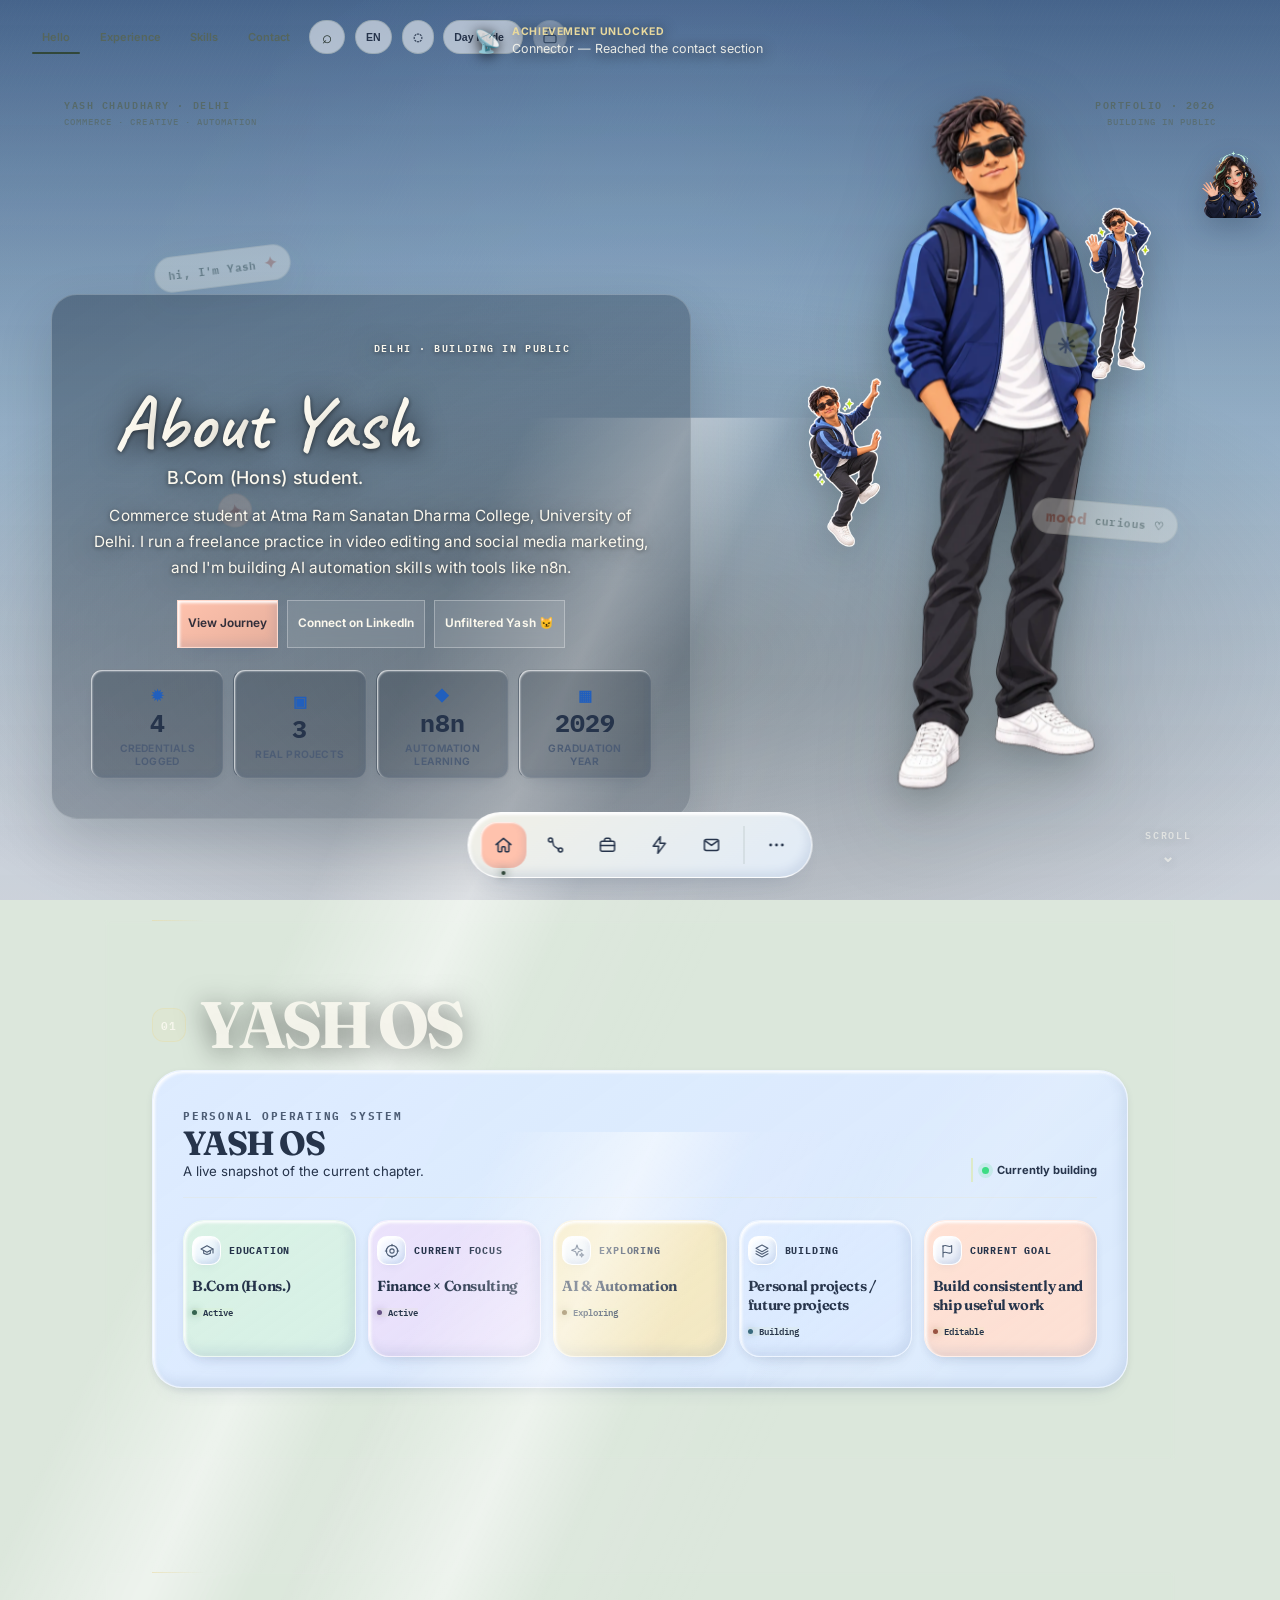
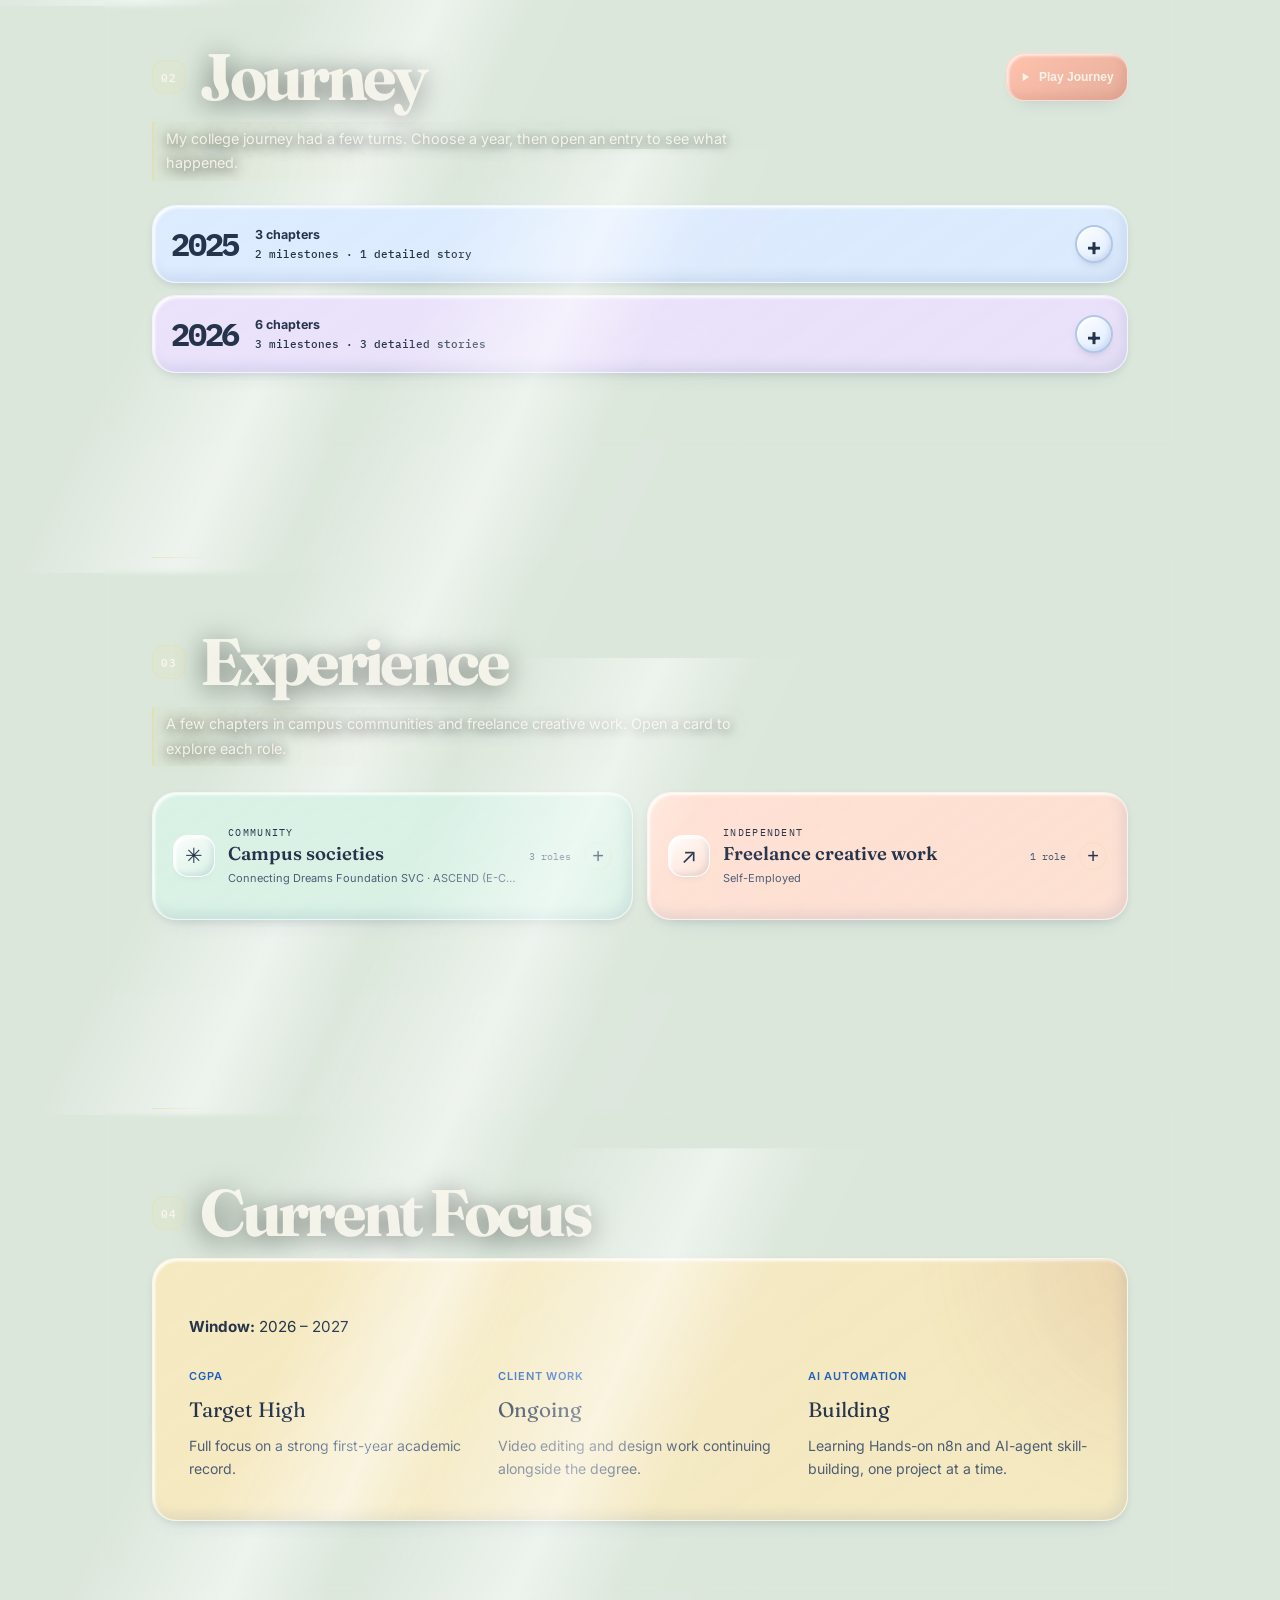
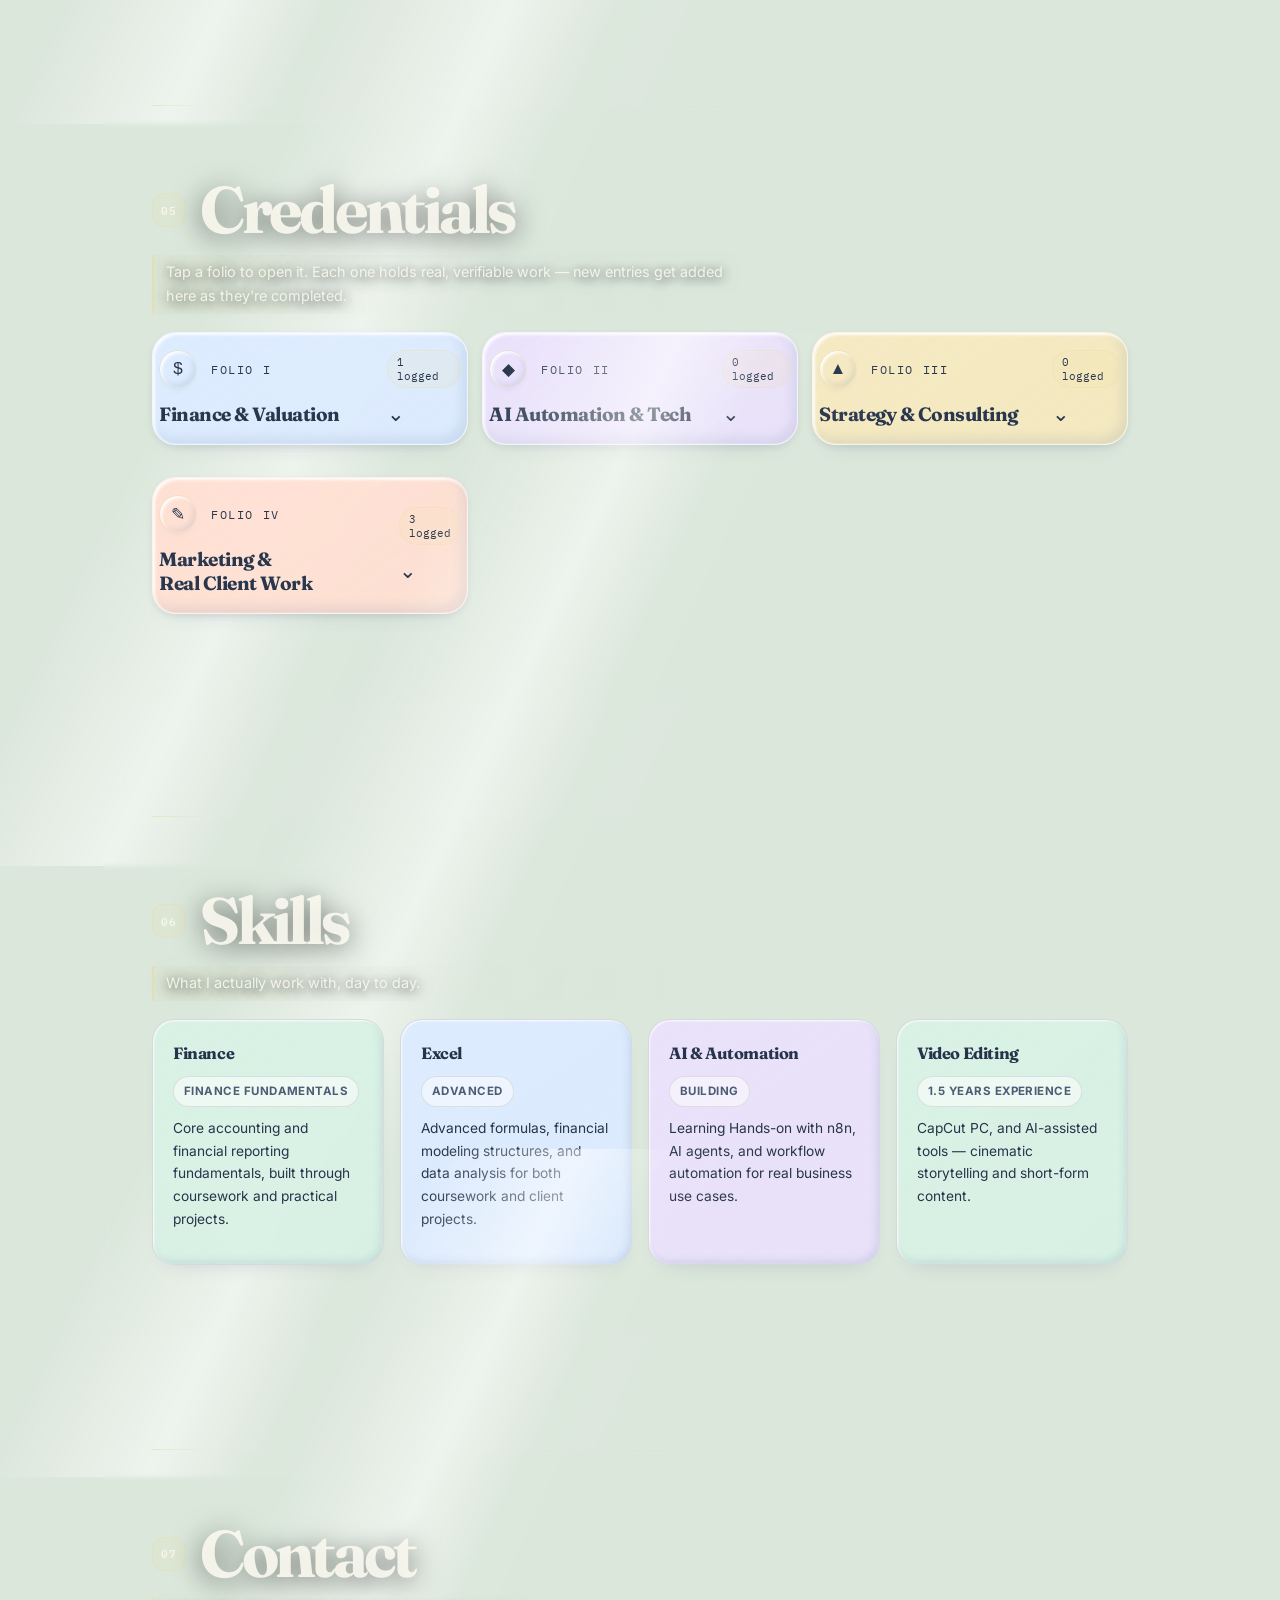
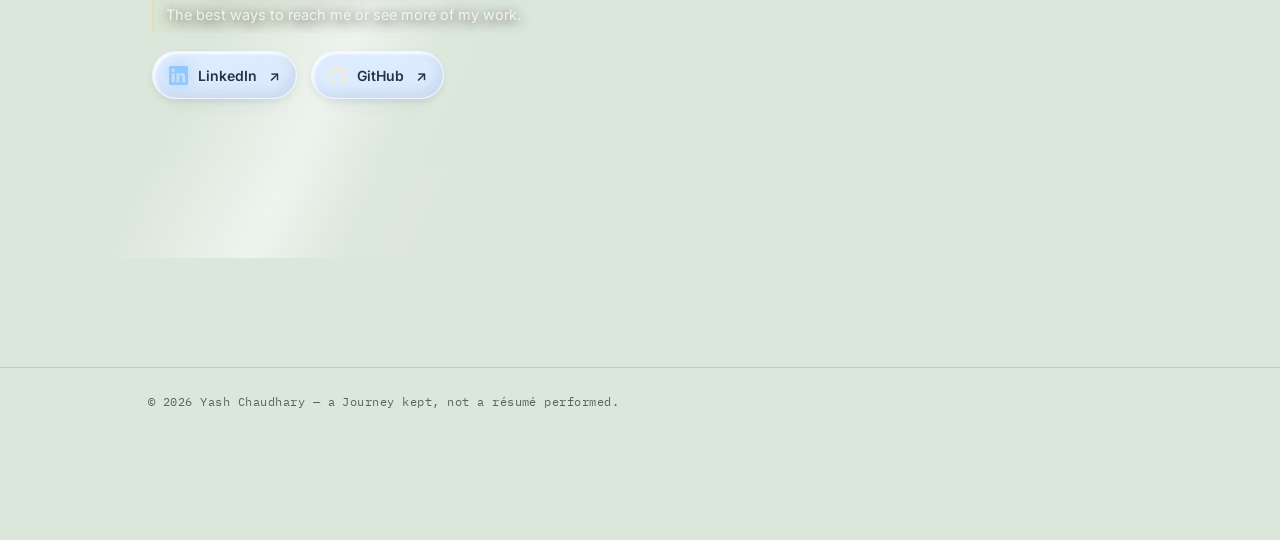
==== commit f2e27662: "Add section-aware portfolio guide avatar" ====
--- a/index.html
+++ b/index.html
@@ -1918,6 +1918,8 @@
   <link rel="stylesheet" href="portfolio-clay.css?v=20261023-3">
   <link rel="stylesheet" href="portfolio-readability.css?v=20261023-7">
   <link rel="stylesheet" href="portfolio-desktop-hero.css?v=20261024-1">
+  <link rel="stylesheet" href="portfolio-ai-guide.css?v=20261024-2">
+  <script src="portfolio-ai-guide.js?v=20261024-2" defer></script>
 </head>
 <body>
 
@@ -2113,14 +2115,14 @@
     </svg>
   </button>
 
-  <div class="ai-panel" id="ai-panel" role="dialog" aria-modal="false" aria-label="Ask Yash AI assistant" aria-hidden="true" inert>
+  <div class="ai-panel" id="ai-panel" role="dialog" aria-modal="false" aria-label="Portfolio guide chat" aria-hidden="true" inert>
     <div class="ai-header">
       <div class="ai-header-avatar">
-        <svg viewBox="0 0 24 24" fill="none" stroke="currentColor" stroke-width="1.9" stroke-linecap="round" stroke-linejoin="round"><circle cx="12" cy="12" r="4"/><path d="M12 3v2.2M12 18.8V21M3 12h2.2M18.8 12H21"/></svg>
+        <img src="assets/anime/ai-guide-mascot.webp" alt="" width="34" height="34" decoding="async">
       </div>
       <div class="ai-header-text">
-        <div class="ai-header-title">Ask Yash</div>
-        <div class="ai-header-status">Portfolio intelligence · public site knowledge</div>
+        <div class="ai-header-title">Portfolio guide</div>
+        <div class="ai-header-status">Offline · public site knowledge</div>
       </div>
       <button class="ai-header-voice" id="ai-voice-toggle" type="button" aria-label="Toggle voice replies" aria-pressed="false">🔇</button>
       <button class="ai-header-close" id="ai-close" type="button" aria-label="Close assistant">
@@ -2297,20 +2299,19 @@
     }
   </script>
 
-  <!-- Study Buddy mascot — small, rare, infrequent poses. Remove this div + its CSS + its JS block to delete entirely. -->
-  <div id="study-buddy" aria-hidden="true">
-    <svg viewBox="0 0 100 100" fill="none" xmlns="http://www.w3.org/2000/svg">
-      <!-- body -->
-      <ellipse cx="50" cy="58" rx="22" ry="26" fill="currentColor" opacity="0.14"/>
-      <circle cx="50" cy="40" r="17" fill="currentColor" opacity="0.9"/>
-      <!-- glasses -->
-      <rect x="34" y="36" width="12" height="9" rx="3" fill="none" stroke="var(--bg)" stroke-width="2.4"/>
-      <rect x="54" y="36" width="12" height="9" rx="3" fill="none" stroke="var(--bg)" stroke-width="2.4"/>
-      <line x1="46" y1="40" x2="54" y2="40" stroke="var(--bg)" stroke-width="2.4"/>
-      <!-- arms holding a book -->
-      <rect x="30" y="62" width="40" height="26" rx="4" fill="currentColor" opacity="0.85" transform="rotate(-6 50 75)"/>
-      <line x1="50" y1="64" x2="50" y2="86" stroke="var(--bg)" stroke-width="2" transform="rotate(-6 50 75)"/>
-    </svg>
+  <!-- Section-aware portfolio guide; it moves with the active page chapter. -->
+  <div id="ai-guide" data-side="right" role="group" aria-label="Section-aware portfolio guide">
+    <div id="ai-guide-bubble" role="group" aria-labelledby="ai-guide-heading" aria-hidden="true" hidden>
+      <div class="ai-guide-bubble-head">
+        <span class="ai-guide-label" id="ai-guide-heading">Your portfolio guide</span>
+        <button id="ai-guide-dismiss" type="button" aria-label="Dismiss guide tip">×</button>
+      </div>
+      <p id="ai-guide-copy" aria-live="polite" aria-atomic="true"></p>
+      <button id="ai-guide-ask" type="button">Ask about this section ↗</button>
+    </div>
+    <button id="ai-guide-trigger" type="button" aria-label="Open portfolio guide chat" aria-controls="ai-panel" aria-haspopup="dialog" aria-expanded="false" title="Talk to the portfolio guide">
+      <img src="assets/anime/ai-guide-mascot.webp" alt="" width="512" height="512" decoding="async" fetchpriority="low">
+    </button>
   </div>
 
   <div id="lightbox">
@@ -3112,30 +3113,7 @@
   })();
 
 
-  /* ---- STUDY BUDDY: rare, infrequent pose changes (not continuous bouncing) ---- */
-  const buddy = document.getElementById('study-buddy');
-  if(buddy && !prefersReduced){
-    const poses = [
-      { style:{ bottom:'90px', right:'26px', left:'auto', top:'auto' }, rotate:0 },     // sitting, reading normally
-      { style:{ top:'110px', right:'18px', left:'auto', bottom:'auto' }, rotate:180 },  // hanging upside down, Spider-Man style
-      { style:{ bottom:'140px', left:'22px', right:'auto', top:'auto' }, rotate:-12 },  // perched at an angle
-      { style:{ top:'46%', right:'14px', left:'auto', bottom:'auto' }, rotate:8 },      // leaning on the edge
-    ];
-    let poseIndex = 0;
-    Object.assign(buddy.style, poses[0].style);
-    function nextPose(){
-      buddy.classList.add('jumping');
-      setTimeout(()=>{
-        poseIndex = (poseIndex + 1) % poses.length;
-        const p = poses[poseIndex];
-        Object.assign(buddy.style, { top:'auto', left:'auto', right:'auto', bottom:'auto' });
-        Object.assign(buddy.style, p.style);
-        buddy.style.transform = `rotate(${p.rotate}deg)`;
-        buddy.classList.remove('jumping');
-      }, 350);
-    }
-    setInterval(nextPose, 22000);
-  }
+  /* The old random mascot poses are replaced by the section-aware guide runtime. */
 
   /* ============================================================
      PHASE 7 · SYSTEM 1 — FLOATING DOCK NAVIGATION
@@ -3511,6 +3489,8 @@
   ============================================================ */
   (function(){
     const orb = document.getElementById('ai-orb');
+    const guide = document.getElementById('ai-guide');
+    const guideTrigger = document.getElementById('ai-guide-trigger');
     const panel = document.getElementById('ai-panel');
     const closeBtn = document.getElementById('ai-close');
     const messagesEl = document.getElementById('ai-messages');
@@ -3544,8 +3524,11 @@
       speechSynthesis.cancel();
       const utter = new SpeechSynthesisUtterance(clean);
       utter.rate = 1; utter.pitch = 1;
+      utter.lang = document.documentElement.lang === 'hi' ? 'hi-IN' : 'en-IN';
       speechSynthesis.speak(utter);
     }
+    window.portfolioAssistantVoiceEnabled = () => voiceEnabled;
+    window.speakPortfolioAssistant = speakText;
 
     /* ---- Voice Input: native browser SpeechRecognition, mic button in input row ---- */
     const micBtn = document.getElementById('ai-mic-btn');
@@ -3681,6 +3664,17 @@
         return `<strong>${t}</strong> <span style="opacity:.65">(${d})</span>`;
       }).join('<br>');
     }
+    function experienceSummary(){
+      const roles = Array.from(document.querySelectorAll('#experience .exp-role')).slice(0, 8);
+      if(!roles.length) return null;
+      return roles.map(role=>{
+        const title = aiEsc(clean(role.querySelector('.exp-role-heading h3')?.textContent));
+        const date = aiEsc(clean(role.querySelector('.exp-role-date')?.textContent));
+        const org = aiEsc(clean(role.querySelector('.exp-role-org')?.textContent));
+        const description = aiEsc(clean(role.querySelector('p')?.textContent));
+        return `${title}${date ? ` · ${date}` : ''}<br>${org}${description ? `<br>${description}` : ''}`;
+      }).join('<br><br>');
+    }
     function sectionSummary(id){
       const sec = document.getElementById(id);
       if(!sec) return null;
@@ -3739,8 +3733,8 @@
       "All good on my end — ready to chat about Yash or anything else."
     ];
     const GREETINGS = [
-      "Hey! Good to see you. Ask me about Yash, or just say hi anytime. 👋",
-      "Hello! I'm Yash's assistant — happy to talk site stuff or just chat.",
+      "Hey! Good to see you. Ask me about Yash or any section of this portfolio. 👋",
+      "Hello! I'm Yash's portfolio guide — happy to help you explore the site.",
       "Hi there! What's on your mind today?"
     ];
     const THANKS = [
@@ -3769,13 +3763,13 @@
         return pick(JOKES);
       }
       if(/who (are|r) you|what are you|apna naam/.test(m)){
-        return "I'm a small offline assistant built into Yash's portfolio — no external AI, just JavaScript that knows this site inside out (and enjoys a bit of small talk too).";
+        return "I'm Yash's offline portfolio guide. I use public information on this website and browser-native voice; no cloud AI service is connected.";
       }
       if(/who (made|built|created) you|kisne banaya/.test(m)){
-        return "Yash built me himself, right into this site — no third-party AI service involved.";
+        return "Yash built me into this portfolio. I answer from its public content, with no third-party AI service involved.";
       }
       if(/what can you do|help\b|your capabilities/.test(m)){
-        return "I can tell you about Yash's background, skills, credentials, journey, and contact info — and I'm also happy to just chat, crack a joke, or say hi. Try the suggestion chips below if you want a quick start.";
+        return "I can guide you section by section and answer questions about Yash's public background, roles, journey, skills, credentials, and contact links. Voice replies and voice input use your browser when supported. Try the suggestion chips below.";
       }
       if(/good (bot|job)|nice work|you'?re smart|impressive/.test(m)){
         return "Thank you! That means a lot for a bunch of if-statements. 😄";
@@ -3784,7 +3778,7 @@
         return "Ha, flattered! I'm just here to help you learn about Yash though. 😄";
       }
       if(/what'?s your name/.test(m)){
-        return "I don't have an official name yet — just call me Yash's assistant!";
+        return "You can call me Yash's portfolio guide — I don't have a separate name.";
       }
       return null;
     }
@@ -3841,7 +3835,8 @@
         return { text: list ? `Yash's journey so far:<br><br>${list}` : "That information isn't available on Yash's website yet.", nav: 'journey' };
       }
       if(section === 'experience' || msg.includes('experience')){
-        const text = sectionSummary('experience');
+        const roles = experienceSummary();
+        const text = roles ? `Here are Yash's public experience roles:<br><br>${roles}` : sectionSummary('experience');
         return { text: text || "That information isn't available on Yash's website yet.", nav: nav ? 'experience' : null };
       }
       if(section === 'focus' || msg.includes('focus') || msg.includes('currently working') || msg.includes('studying')){
@@ -3876,7 +3871,7 @@
       const row = document.createElement('div');
       row.className = 'ai-msg ai-msg-' + who + (who === 'bot' ? ' ai-msg-streaming' : '');
       row.innerHTML = who === 'bot'
-        ? `<span class="ai-msg-avatar"><svg viewBox="0 0 24 24" fill="none" stroke="currentColor" stroke-width="1.9" stroke-linecap="round" stroke-linejoin="round"><circle cx="12" cy="12" r="4"/><path d="M12 3v2.2M12 18.8V21M3 12h2.2M18.8 12H21"/></svg></span><span class="ai-bubble">${text}</span>`
+        ? `<span class="ai-msg-avatar"><img src="assets/anime/ai-guide-mascot.webp" alt="" width="26" height="26" decoding="async"></span><span class="ai-bubble">${text}</span>`
         : `<span class="ai-bubble"></span>`;
       if(who === 'user') row.querySelector('.ai-bubble').textContent = text;
       if(who === 'bot' && nav && exploreLabels[nav]){
@@ -3888,7 +3883,7 @@
     }
     function streamMessage(text, nav=null){
       const row=document.createElement('div'); row.className='ai-msg ai-msg-bot ai-msg-streaming';
-      row.innerHTML=`<span class="ai-msg-avatar"><svg viewBox="0 0 24 24" fill="none" stroke="currentColor" stroke-width="1.9" stroke-linecap="round" stroke-linejoin="round"><circle cx="12" cy="12" r="4"/><path d="M12 3v2.2M12 18.8V21M3 12h2.2M18.8 12H21"/></svg></span><span class="ai-bubble"></span>`;
+      row.innerHTML=`<span class="ai-msg-avatar"><img src="assets/anime/ai-guide-mascot.webp" alt="" width="26" height="26" decoding="async"></span><span class="ai-bubble"></span>`;
       const bubble=row.querySelector('.ai-bubble'); messagesEl.appendChild(row);
       const words=String(text).split(/(\s+)/); let i=0;
       return new Promise(resolve=>{const tick=()=>{if(i<words.length){bubble.innerHTML+=words[i++];scrollToBottom();setTimeout(tick,Math.min(24,9+String(words[i-1]||'').length*1.2));}else{if(nav&&exploreLabels[nav]){const action=document.createElement('button');action.className='ai-explore';action.type='button';action.dataset.target=nav;action.textContent=exploreLabels[nav]+' ↗';row.appendChild(action);}speakText(text);resolve();}}; tick();});
@@ -3919,6 +3914,11 @@
       }, delay);
     }
 
+    function hideNudge(){
+      const oldNudge = document.getElementById('ai-nudge');
+      oldNudge?.classList.remove('ai-nudge-in');
+      oldNudge?.setAttribute('aria-hidden', 'true');
+    }
     function applyPanelVisual(v){
       panel.style.transform = `scale(${(0.96 + 0.04 * v).toFixed(4)}) translateY(${(14 * (1 - v)).toFixed(2)}px)`;
       panel.style.opacity = v;
@@ -3926,16 +3926,21 @@
     function openPanel(){
       isOpen = true;
       hideNudge();
+      window.hidePortfolioGuideBubble?.();
       panel.classList.add('ai-open');
       document.body.classList.add('ai-panel-lock');
+      guide?.setAttribute('inert', '');
       panel.setAttribute('aria-hidden','false');
       panel.removeAttribute('inert');
       orb.classList.add('ai-active');
       orb.setAttribute('aria-expanded','true');
+      guideTrigger?.setAttribute('aria-expanded','true');
       springTo(panel, 'ai', 1, { preset:'panel', onUpdate: applyPanelVisual });
       if(!greeted){
         greeted = true;
-        setTimeout(()=> addMessage("Hi! I'm Ask Yash — I answer from the public information on this website only.", 'bot'), 260);
+        const activeId = document.documentElement.dataset.activeChapter;
+        const activeTitle = clean(document.getElementById(activeId)?.querySelector('h2')?.textContent || activeId || 'this portfolio');
+        setTimeout(()=> addMessage(`Hi! I'm Yash's portfolio guide. I answer from public site content, not a cloud AI. You're exploring ${aiEsc(activeTitle)} — ask me about it or any other section.`, 'bot'), 260);
       }
       setTimeout(()=> inputEl.focus(), 300);
     }
@@ -3944,13 +3949,22 @@
       panel.setAttribute('aria-hidden','true');
       panel.setAttribute('inert','');
       document.body.classList.remove('ai-panel-lock');
+      guide?.removeAttribute('inert');
       orb.classList.remove('ai-active');
       orb.setAttribute('aria-expanded','false');
+      guideTrigger?.setAttribute('aria-expanded','false');
       if(speechSupported) speechSynthesis.cancel();
       springTo(panel, 'ai', 0, { preset:'panel', onUpdate: applyPanelVisual,
         onSettle: ()=> panel.classList.remove('ai-open') });
     }
     function togglePanel(){ isOpen ? closePanel() : openPanel(); }
+    window.isYashAssistantOpen = () => isOpen;
+    window.toggleYashAssistant = togglePanel;
+    window.openYashAssistant = (question='') => {
+      const wasOpen = isOpen;
+      if(!isOpen) openPanel();
+      if(question) setTimeout(()=>handleUserMessage(question), wasOpen ? 0 : 520);
+    };
 
     orb.addEventListener('click', togglePanel);
     closeBtn.addEventListener('click', closePanel);
@@ -3967,7 +3981,7 @@
 
     document.addEventListener('click', (e)=>{
       if(!isOpen) return;
-      if(panel.contains(e.target) || orb.contains(e.target)) return;
+      if(panel.contains(e.target) || orb.contains(e.target) || guide?.contains(e.target)) return;
       closePanel();
     });
 
@@ -3977,46 +3991,7 @@
       if(e.key === 'Escape' && isOpen) closePanel();
     });
 
-    /* ---- AI Idle Nudge: proactive peek bubble after inactivity, capped per session ---- */
-    const nudgeEl = document.getElementById('ai-nudge');
-    const NUDGE_MESSAGES = [
-      "Stuck? Ask me anything 👋",
-      "Curious about his skills? Ask me!",
-      "Want the quick version of his journey?",
-      "Need his contact info fast? Just ask."
-    ];
-    const NUDGE_LIMIT = 2, IDLE_MS = 20000;
-    let idleTimer = null, nudgeShownCount = 0, lastActivity = 0, nudgeHideTimer = null;
-
-    function showNudge(){
-      if(isOpen || document.hidden || nudgeShownCount >= NUDGE_LIMIT) return;
-      nudgeShownCount++;
-      nudgeEl.textContent = NUDGE_MESSAGES[Math.floor(Math.random() * NUDGE_MESSAGES.length)];
-      nudgeEl.setAttribute('aria-hidden', 'false');
-      nudgeEl.classList.add('ai-nudge-in');
-      clearTimeout(nudgeHideTimer);
-      nudgeHideTimer = setTimeout(hideNudge, 8000);
-    }
-    function hideNudge(){
-      nudgeEl.classList.remove('ai-nudge-in');
-      nudgeEl.setAttribute('aria-hidden', 'true');
-    }
-    function scheduleIdleNudge(){
-      clearTimeout(idleTimer);
-      if(prefersReducedGlobal || isOpen || nudgeShownCount >= NUDGE_LIMIT) return;
-      idleTimer = setTimeout(showNudge, IDLE_MS);
-    }
-    function onActivity(){
-      const now = Date.now();
-      if(now - lastActivity < 500) return;
-      lastActivity = now;
-      scheduleIdleNudge();
-    }
-    nudgeEl.addEventListener('click', ()=>{ hideNudge(); openPanel(); });
-    ['mousemove','scroll','keydown','touchstart'].forEach(evt=>{
-      document.addEventListener(evt, onActivity, {passive:true});
-    });
-    onActivity();
+    /* Section-aware guide tips replace the old random idle nudge. */
   })();
 
   /* Scroll-depth section transforms intentionally removed for native scrolling performance. */
--- a/portfolio-ai-guide.css
+++ b/portfolio-ai-guide.css
@@ -0,0 +1,115 @@
+/* Section-aware portfolio guide: one small, accessible moving companion. */
+#ai-guide {
+  position: fixed;
+  z-index: 80;
+  top: 64vh;
+  left: calc(100vw - 82px);
+  width: 68px;
+  height: 68px;
+  pointer-events: none;
+  transition: top .42s cubic-bezier(.2,.75,.2,1), left .42s cubic-bezier(.2,.75,.2,1), opacity .2s ease;
+}
+#ai-guide-trigger {
+  appearance: none;
+  display: block;
+  width: 100%;
+  height: 100%;
+  margin: 0;
+  padding: 0;
+  border: 0;
+  border-radius: 50%;
+  background: radial-gradient(circle at 50% 55%, color-mix(in srgb, var(--accent) 16%, transparent), transparent 70%);
+  cursor: pointer;
+  pointer-events: auto;
+  filter: drop-shadow(0 9px 14px rgba(10, 24, 45, .24));
+  animation: ai-guide-float 5.2s ease-in-out infinite;
+  -webkit-tap-highlight-color: transparent;
+}
+#ai-guide-trigger img { display: block; width: 100%; height: 100%; object-fit: contain; }
+#ai-guide-trigger:hover { transform: translateY(-2px) scale(1.035); }
+#ai-guide-trigger:active { transform: scale(.96); }
+#ai-guide-trigger:focus-visible,
+#ai-guide-ask:focus-visible,
+#ai-guide-dismiss:focus-visible {
+  outline: 3px solid color-mix(in srgb, var(--accent) 75%, white);
+  outline-offset: 3px;
+}
+@keyframes ai-guide-float { 0%,100% { transform: translateY(0); } 50% { transform: translateY(-3px); } }
+
+#ai-guide-bubble {
+  position: absolute;
+  right: -3px;
+  bottom: calc(100% + 10px);
+  width: min(260px, calc(100vw - 92px));
+  padding: 12px 13px 11px;
+  border: 1px solid color-mix(in srgb, var(--line) 76%, var(--accent) 24%);
+  border-radius: 18px 18px 8px 18px;
+  color: var(--text);
+  background: color-mix(in srgb, var(--card) 91%, var(--accent) 9%);
+  box-shadow: 0 14px 34px rgba(8, 20, 42, .18), inset 0 1px 0 var(--glass-hl);
+  backdrop-filter: blur(10px) saturate(145%);
+  -webkit-backdrop-filter: blur(10px) saturate(145%);
+  opacity: 0;
+  transform: translateY(7px) scale(.98);
+  pointer-events: none;
+  transition: opacity .2s ease, transform .24s cubic-bezier(.2,.75,.2,1);
+}
+#ai-guide[data-side="left"] #ai-guide-bubble { right: auto; left: -3px; border-radius: 18px 18px 18px 8px; }
+#ai-guide-bubble[hidden] { display: none !important; }
+#ai-guide-bubble.ai-guide-visible { opacity: 1; transform: translateY(0) scale(1); pointer-events: auto; }
+.ai-guide-bubble-head { display: flex; align-items: center; justify-content: space-between; gap: 12px; }
+.ai-guide-label { color: var(--accent); font: 700 9px/1.2 'IBM Plex Mono', monospace; letter-spacing: .12em; text-transform: uppercase; }
+#ai-guide-dismiss {
+  display: grid;
+  place-items: center;
+  width: 24px;
+  height: 24px;
+  padding: 0;
+  border: 1px solid var(--line);
+  border-radius: 50%;
+  color: var(--text-dim);
+  background: color-mix(in srgb, var(--card) 88%, transparent);
+  font: 18px/1 sans-serif;
+  cursor: pointer;
+}
+#ai-guide-copy { margin: 7px 0 10px; color: var(--text); font-size: 12px; line-height: 1.45; }
+#ai-guide-ask {
+  display: inline-flex;
+  align-items: center;
+  gap: 5px;
+  padding: 6px 9px;
+  border: 1px solid color-mix(in srgb, var(--accent) 38%, var(--line));
+  border-radius: 999px;
+  color: var(--text);
+  background: color-mix(in srgb, var(--accent) 11%, var(--card));
+  font-family: inherit;
+  font-size: 10.5px;
+  font-weight: 650;
+  line-height: 1.2;
+  cursor: pointer;
+  transition: background .16s ease, transform .16s ease;
+}
+#ai-guide-ask:hover { background: color-mix(in srgb, var(--accent) 20%, var(--card)); transform: translateY(-1px); }
+
+/* The moving guide replaces the old stationary assistant launcher and idle pop-up. */
+html.ai-guide-ready #ai-orb,
+html.ai-guide-ready #ai-nudge { display: none !important; visibility: hidden !important; pointer-events: none !important; }
+body.ai-panel-lock #ai-guide { opacity: 0; pointer-events: none; }
+.ai-header-avatar img { display: block; width: 100%; height: 100%; object-fit: contain; }
+.ai-msg-bot .ai-msg-avatar img { display: block; width: 100%; height: 100%; object-fit: contain; }
+.ai-msg-bot .ai-msg-avatar { overflow: hidden; background: color-mix(in srgb, var(--accent) 12%, var(--card)); }
+.ai-header-status::before { background: var(--text-dim) !important; box-shadow: none !important; }
+
+@media (max-width: 720px) {
+  #ai-guide { width: 54px; height: 54px; }
+  #ai-guide-bubble { width: min(226px, calc(100vw - 78px)); padding: 10px 11px; }
+  #ai-guide-copy { font-size: 11.5px; }
+}
+@media (prefers-reduced-motion: reduce) {
+  #ai-guide, #ai-guide-trigger, #ai-guide-bubble, #ai-guide-ask { transition: none !important; animation: none !important; }
+  #ai-guide-trigger:hover, #ai-guide-trigger:active, #ai-guide-ask:hover { transform: none; }
+}
+@media (max-width: 760px), (pointer: coarse) {
+  html.performance-lite #ai-guide-trigger { animation: none; }
+  html.performance-lite #ai-guide-bubble { backdrop-filter: none; -webkit-backdrop-filter: none; box-shadow: 0 9px 24px rgba(8,20,42,.15); }
+}
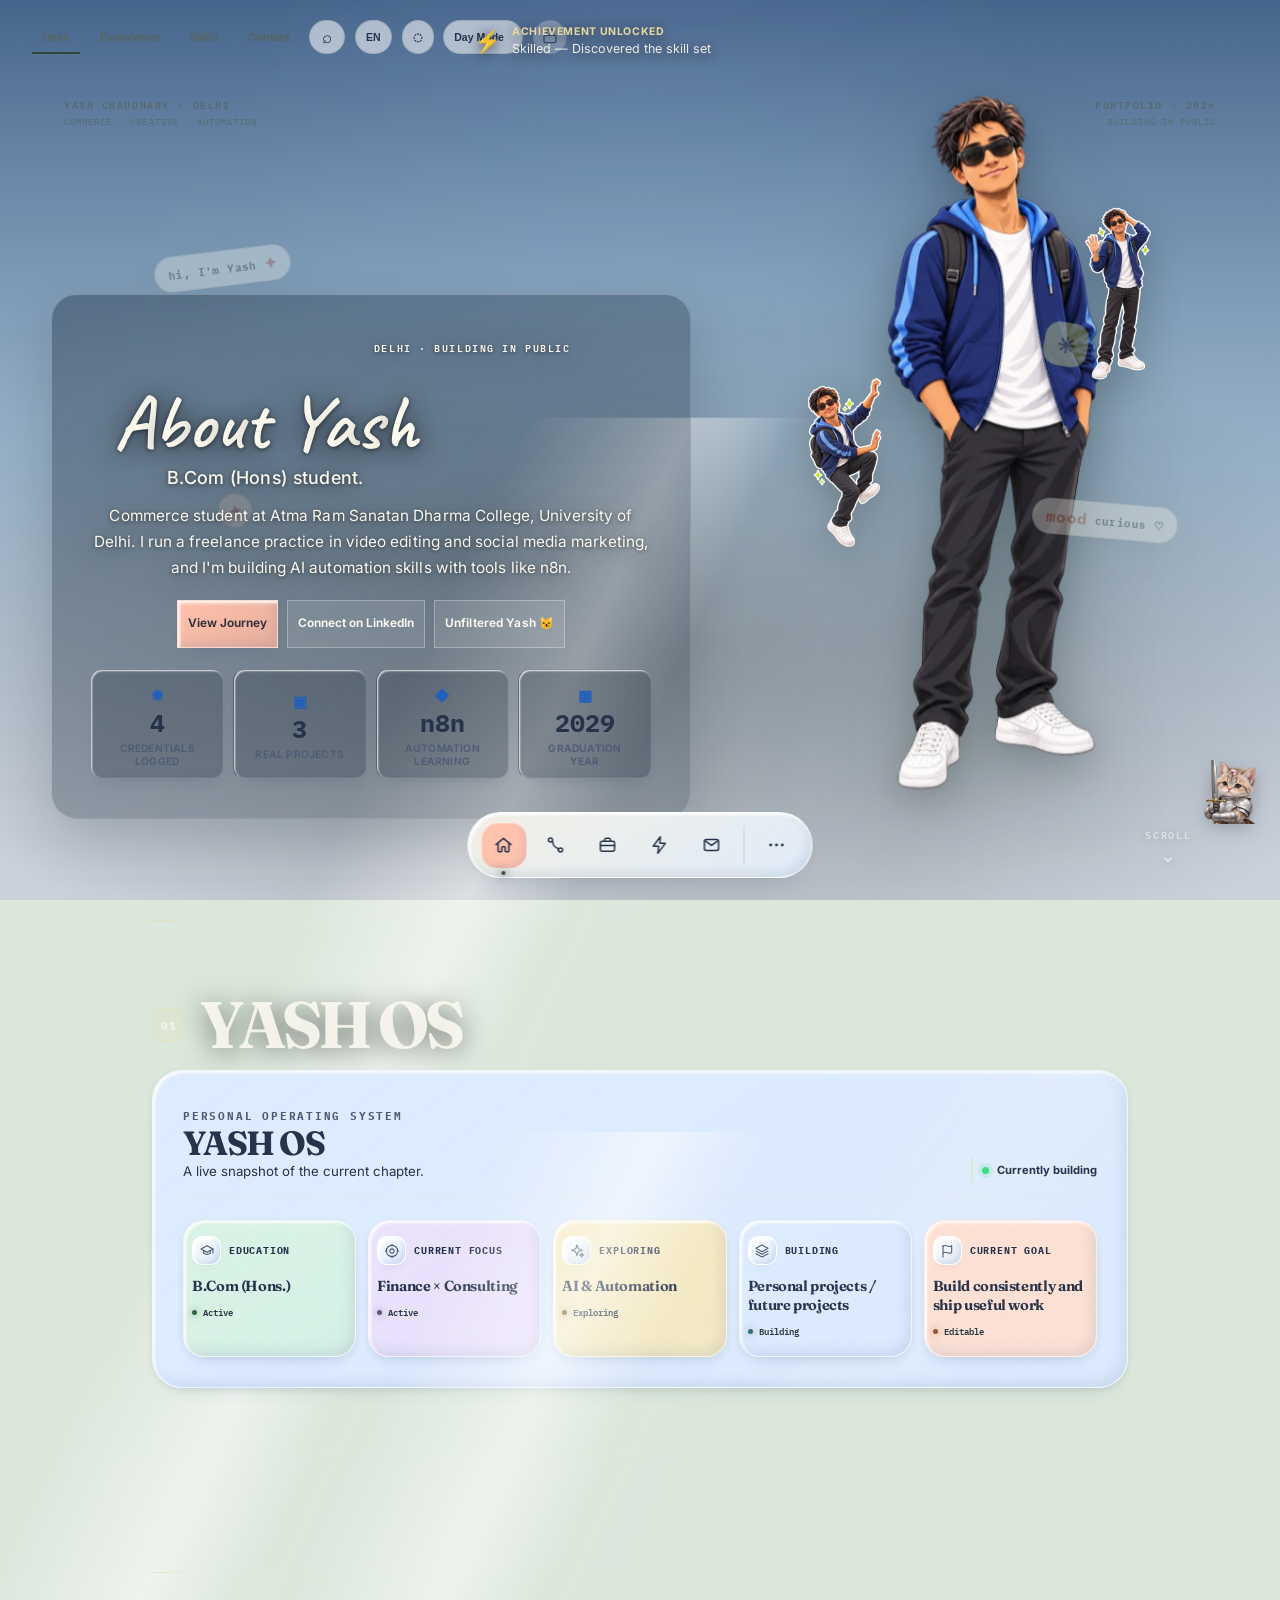
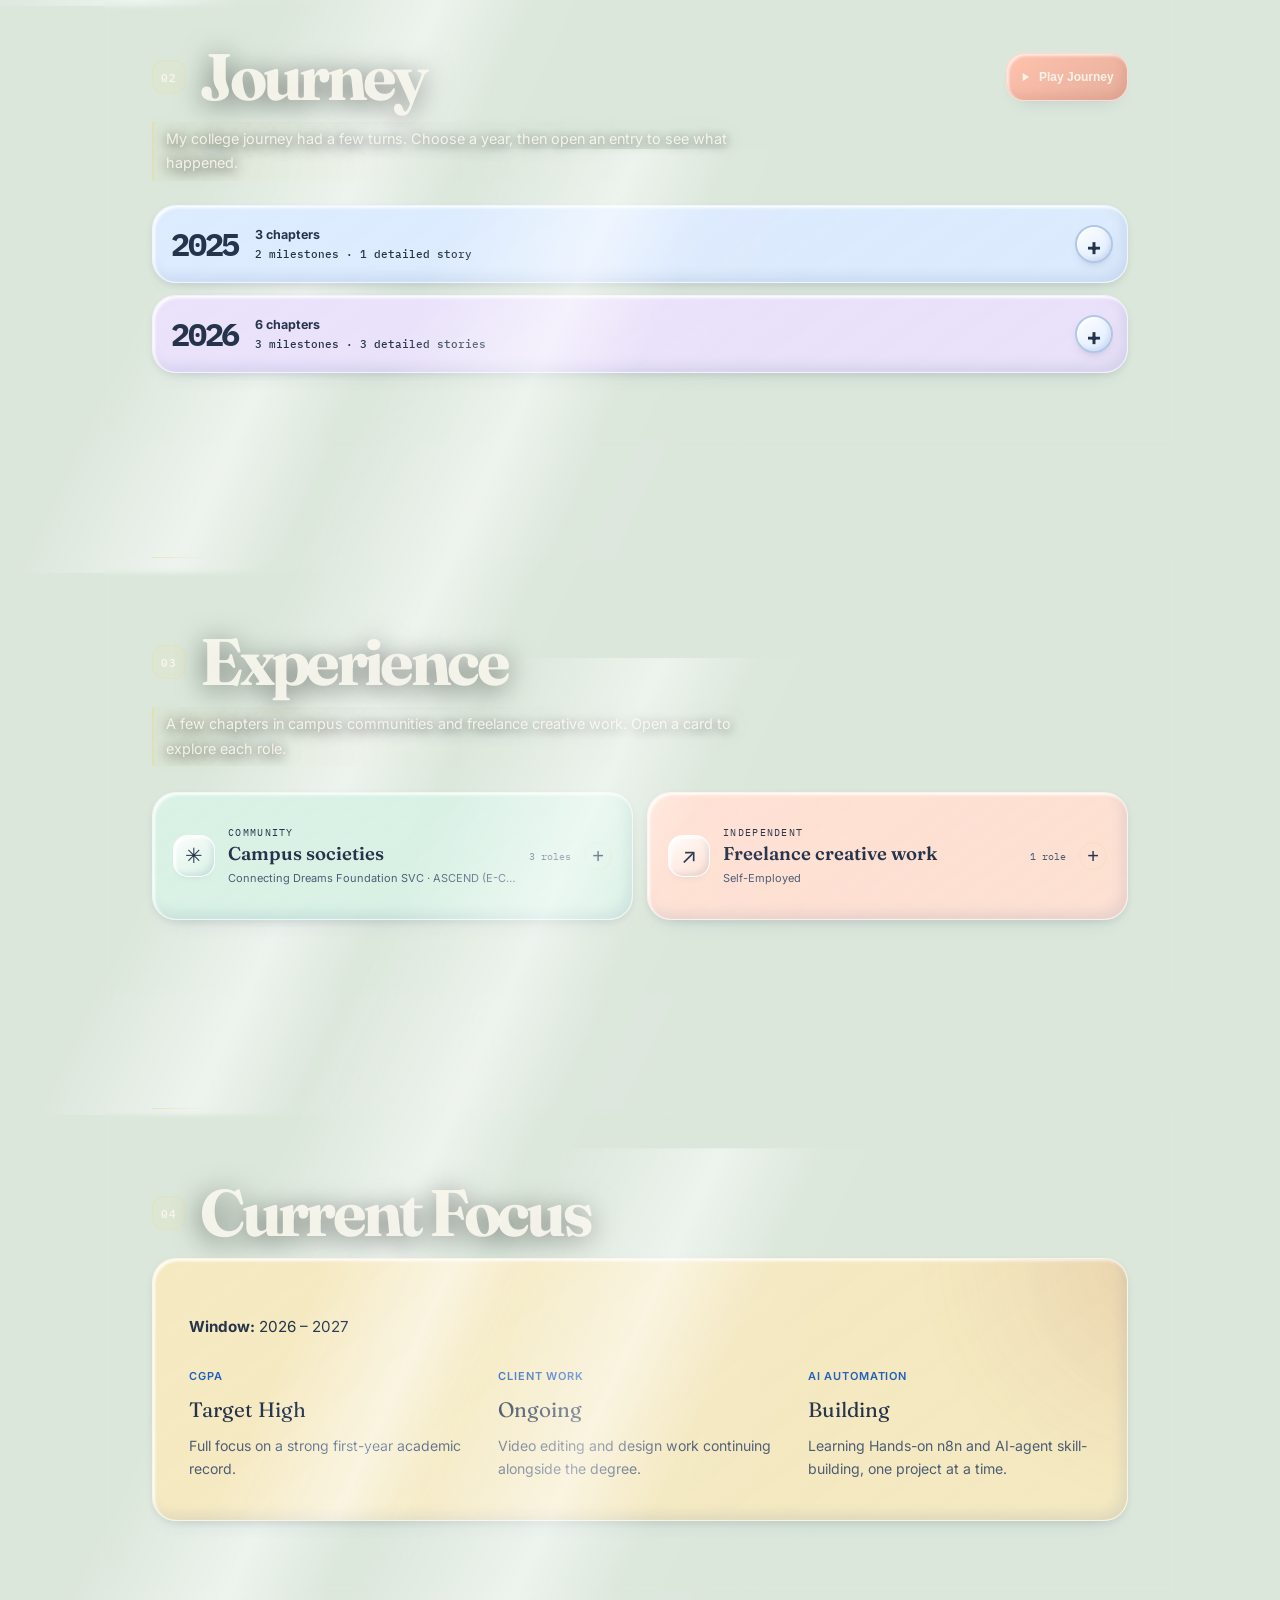
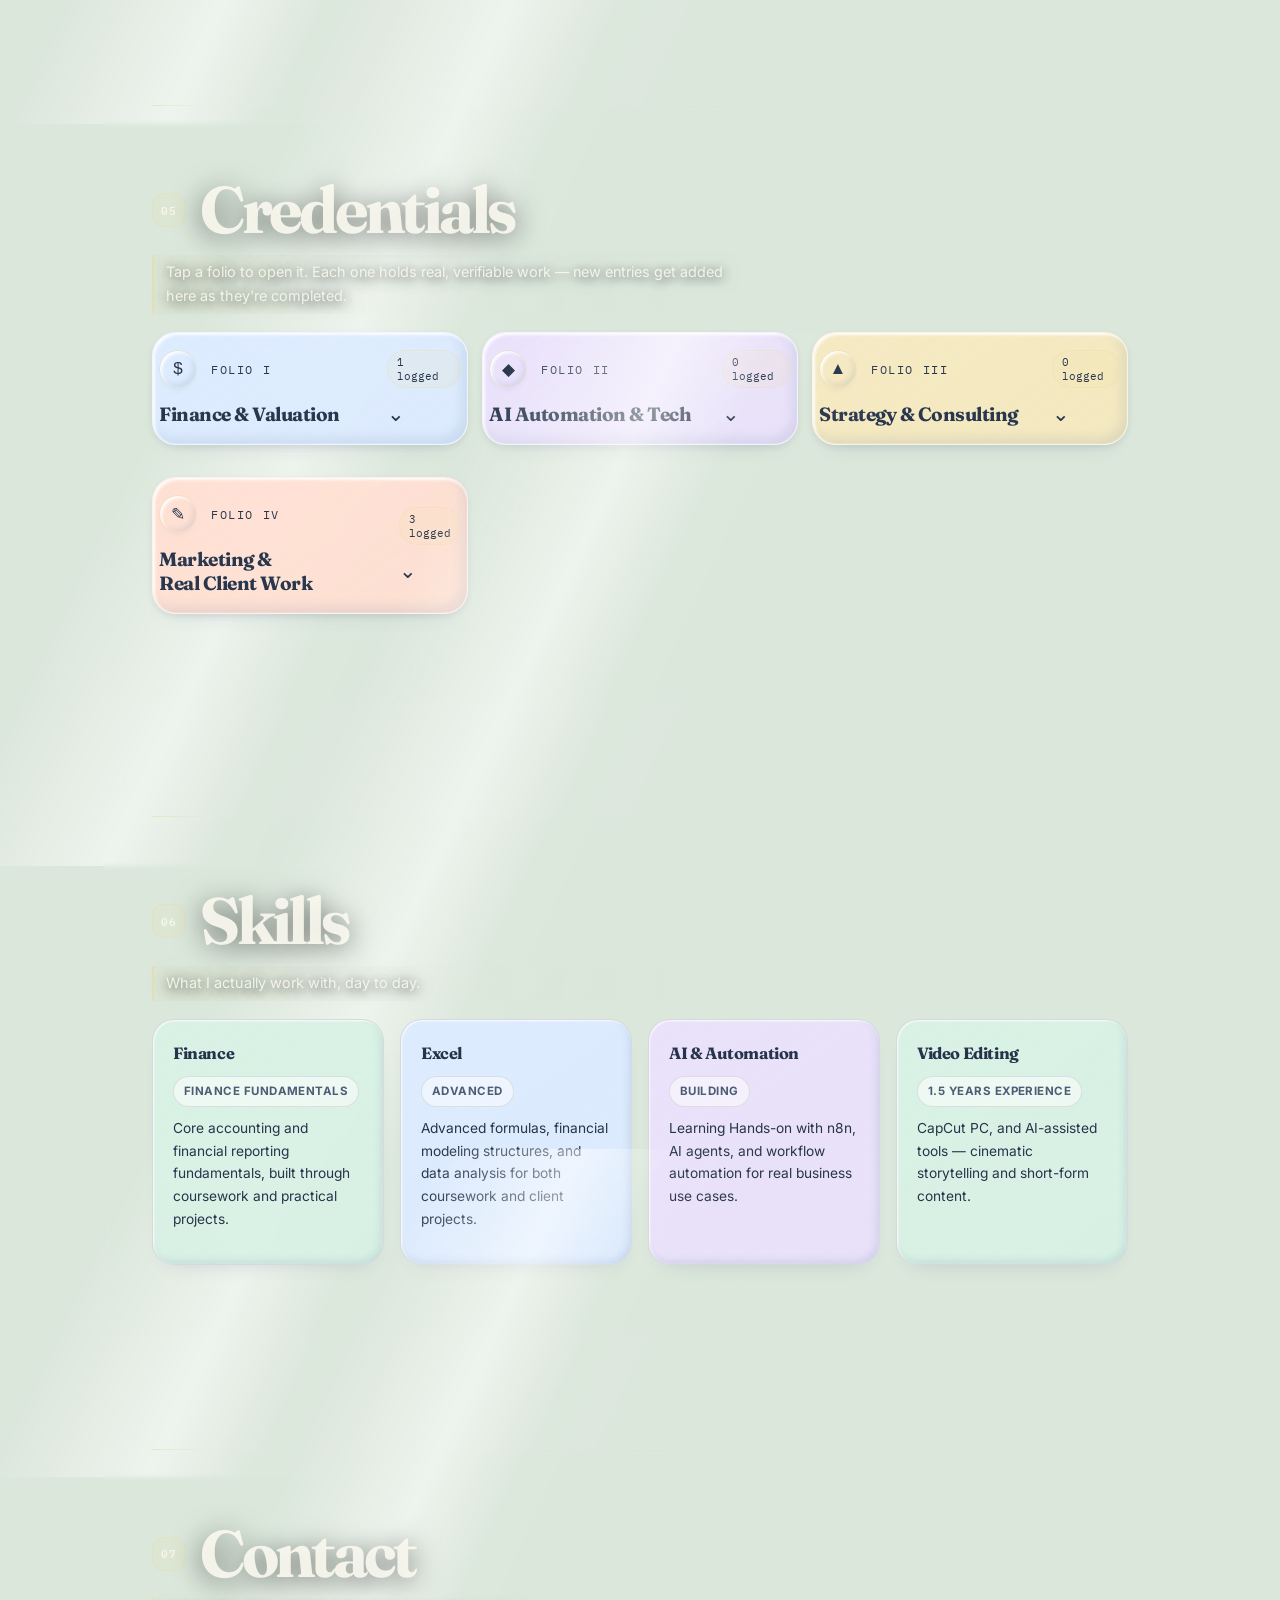
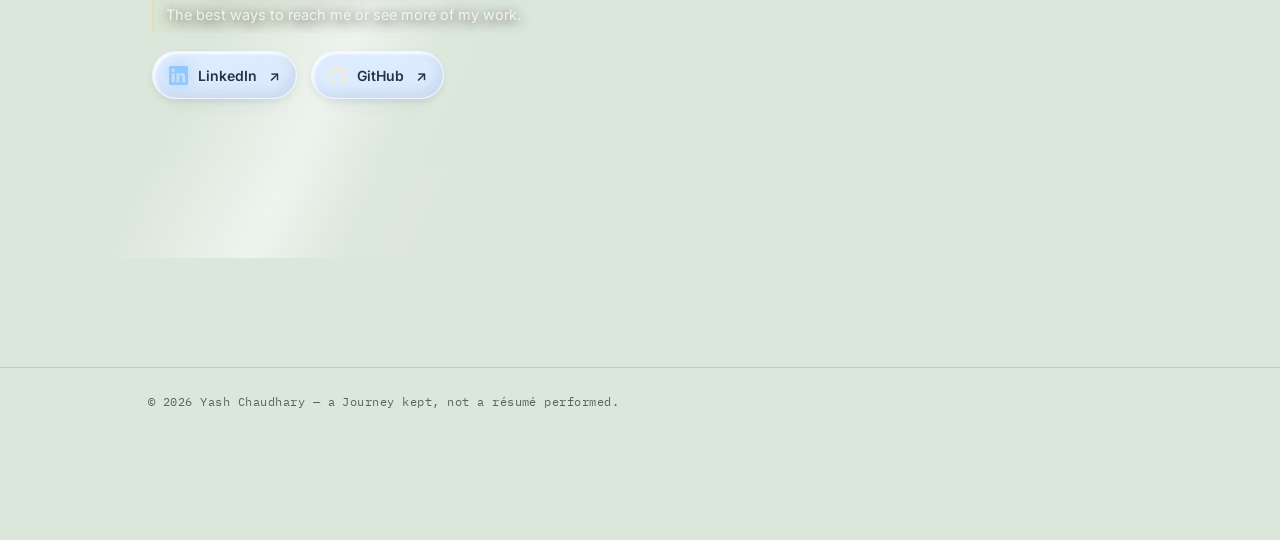
==== commit 0de5d351: "Upgrade portfolio guide with cat companion" ====
--- a/index.html
+++ b/index.html
@@ -1918,8 +1918,8 @@
   <link rel="stylesheet" href="portfolio-clay.css?v=20261023-3">
   <link rel="stylesheet" href="portfolio-readability.css?v=20261023-7">
   <link rel="stylesheet" href="portfolio-desktop-hero.css?v=20261024-1">
-  <link rel="stylesheet" href="portfolio-ai-guide.css?v=20261024-2">
-  <script src="portfolio-ai-guide.js?v=20261024-2" defer></script>
+  <link rel="stylesheet" href="portfolio-ai-guide.css?v=20261024-3">
+  <script src="portfolio-ai-guide.js?v=20261024-3" defer></script>
 </head>
 <body>
 
@@ -2115,13 +2115,13 @@
     </svg>
   </button>
 
-  <div class="ai-panel" id="ai-panel" role="dialog" aria-modal="false" aria-label="Portfolio guide chat" aria-hidden="true" inert>
+  <div class="ai-panel" id="ai-panel" role="dialog" aria-modal="false" aria-labelledby="ai-header-title" aria-hidden="true" inert>
     <div class="ai-header">
       <div class="ai-header-avatar">
-        <img src="assets/anime/ai-guide-mascot.webp" alt="" width="34" height="34" decoding="async">
+        <img src="assets/anime/portfolio-guide-cat-avatar.webp?v=20261024-1" alt="" width="38" height="38" decoding="async">
       </div>
       <div class="ai-header-text">
-        <div class="ai-header-title">Portfolio guide</div>
+        <div class="ai-header-title" id="ai-header-title">Portfolio guide</div>
         <div class="ai-header-status">Offline · public site knowledge</div>
       </div>
       <button class="ai-header-voice" id="ai-voice-toggle" type="button" aria-label="Toggle voice replies" aria-pressed="false">🔇</button>
@@ -2129,17 +2129,18 @@
         <svg viewBox="0 0 24 24" fill="none" stroke="currentColor" stroke-width="2" stroke-linecap="round"><path d="M6 6l12 12M18 6L6 18"/></svg>
       </button>
     </div>
-    <div class="ai-messages" id="ai-messages"></div>
+    <div class="ai-messages" id="ai-messages" aria-label="Conversation messages" aria-live="off"></div>
+    <div class="ai-visually-hidden" id="ai-status" role="status" aria-live="polite" aria-atomic="true"></div>
     <div class="ai-suggestions" id="ai-suggestions">
-      <button class="ai-chip" data-q="Who is Yash?">Who is Yash?</button>
-      <button class="ai-chip" data-q="What is Yash currently working on?">Current work</button>
-      <button class="ai-chip" data-q="What are his strongest skills?">Strongest skills</button>
-      <button class="ai-chip" data-q="Tell me about his experience.">Experience</button>
-      <button class="ai-chip" data-q="What is Yash studying?">Education</button>
-      <button class="ai-chip" data-q="What are his career interests?">Career interests</button>
+      <button class="ai-chip" data-q="Who is Yash?" data-q-en="Who is Yash?" data-q-hi="यश कौन हैं?" data-label-en="Who is Yash?" data-label-hi="कौन हैं यश?">Who is Yash?</button>
+      <button class="ai-chip" data-q="What is Yash currently working on?" data-q-en="What is Yash currently working on?" data-q-hi="यश अभी किस काम पर ध्यान दे रहे हैं?" data-label-en="Current work" data-label-hi="अभी क्या कर रहे हैं">Current work</button>
+      <button class="ai-chip" data-q="What are his strongest skills?" data-q-en="What are his strongest skills?" data-q-hi="यश के प्रमुख कौशल क्या हैं?" data-label-en="Strongest skills" data-label-hi="मुख्य कौशल">Strongest skills</button>
+      <button class="ai-chip" data-q="Tell me about his experience." data-q-en="Tell me about his experience." data-q-hi="यश का अनुभव बताइए।" data-label-en="Experience" data-label-hi="अनुभव">Experience</button>
+      <button class="ai-chip" data-q="What is Yash studying?" data-q-en="What is Yash studying?" data-q-hi="यश क्या पढ़ रहे हैं?" data-label-en="Education" data-label-hi="शिक्षा">Education</button>
+      <button class="ai-chip" data-q="What are his career interests?" data-q-en="What are his career interests?" data-q-hi="यश की करियर रुचियाँ क्या हैं?" data-label-en="Career interests" data-label-hi="करियर रुचियाँ">Career interests</button>
     </div>
     <div class="ai-input-row">
-      <input type="text" id="ai-input" class="ai-input" placeholder="Ask about Yash, his work or skills…" autocomplete="off" spellcheck="false" aria-label="Message">
+      <input type="text" id="ai-input" class="ai-input" placeholder="Ask about Yash, his work or skills…" autocomplete="off" spellcheck="false" maxlength="500" aria-label="Message">
       <button class="ai-mic-btn" id="ai-mic-btn" type="button" aria-label="Voice input" aria-pressed="false">
         <svg viewBox="0 0 24 24" fill="none" stroke="currentColor" stroke-width="1.9" stroke-linecap="round" stroke-linejoin="round"><path d="M12 15a3 3 0 0 0 3-3V6a3 3 0 0 0-6 0v6a3 3 0 0 0 3 3Z"/><path d="M19 11a7 7 0 0 1-14 0"/><path d="M12 18v3"/></svg>
       </button>
@@ -2310,7 +2311,7 @@
       <button id="ai-guide-ask" type="button">Ask about this section ↗</button>
     </div>
     <button id="ai-guide-trigger" type="button" aria-label="Open portfolio guide chat" aria-controls="ai-panel" aria-haspopup="dialog" aria-expanded="false" title="Talk to the portfolio guide">
-      <img src="assets/anime/ai-guide-mascot.webp" alt="" width="512" height="512" decoding="async" fetchpriority="low">
+      <img src="assets/anime/portfolio-guide-cat-avatar.webp?v=20261024-1" alt="" width="768" height="768" decoding="async" fetchpriority="low">
     </button>
   </div>
 
@@ -3494,25 +3495,34 @@
     const panel = document.getElementById('ai-panel');
     const closeBtn = document.getElementById('ai-close');
     const messagesEl = document.getElementById('ai-messages');
+    const statusEl = document.getElementById('ai-status');
     const suggestionsEl = document.getElementById('ai-suggestions');
     const inputEl = document.getElementById('ai-input');
     const sendBtn = document.getElementById('ai-send');
     let isOpen = false, greeted = false;
+    let isBusy = false, focusReturnEl = null;
+    const AI_CHAT_AVATAR = 'assets/anime/portfolio-guide-cat-avatar.webp?v=20261024-1';
+    const isHindiUI = () => document.documentElement.lang === 'hi';
 
     /* ---- Voice Assistant: native browser speech synthesis, off by default ---- */
     const voiceBtn = document.getElementById('ai-voice-toggle');
     const speechSupported = 'speechSynthesis' in window;
-    let voiceEnabled = speechSupported && localStorage.getItem('ai_voice') === '1';
+    let voiceEnabled = false;
+    try { voiceEnabled = speechSupported && window.localStorage.getItem('ai_voice') === '1'; } catch (_) {}
     function updateVoiceBtn(){
       voiceBtn.textContent = voiceEnabled ? '🔊' : '🔇';
       voiceBtn.setAttribute('aria-pressed', voiceEnabled ? 'true' : 'false');
+      voiceBtn.setAttribute('aria-label', isHindiUI()
+        ? (voiceEnabled ? 'आवाज़ बंद करें' : 'आवाज़ चालू करें')
+        : (voiceEnabled ? 'Turn voice replies off' : 'Turn voice replies on'));
+      voiceBtn.title = voiceBtn.getAttribute('aria-label');
     }
     if(!speechSupported){ voiceBtn.style.display = 'none'; }
     else {
       updateVoiceBtn();
       voiceBtn.addEventListener('click', ()=>{
         voiceEnabled = !voiceEnabled;
-        localStorage.setItem('ai_voice', voiceEnabled ? '1' : '0');
+        try { window.localStorage.setItem('ai_voice', voiceEnabled ? '1' : '0'); } catch (_) {}
         updateVoiceBtn();
         if(!voiceEnabled) speechSynthesis.cancel();
       });
@@ -3533,11 +3543,12 @@
     /* ---- Voice Input: native browser SpeechRecognition, mic button in input row ---- */
     const micBtn = document.getElementById('ai-mic-btn');
     const SpeechRecognitionAPI = window.SpeechRecognition || window.webkitSpeechRecognition;
+    if (micBtn) micBtn.setAttribute('aria-label', isHindiUI() ? 'आवाज़ से पूछें' : 'Ask by voice');
     if(!SpeechRecognitionAPI){
-      micBtn.style.display = 'none';
+      if (micBtn) micBtn.style.display = 'none';
     } else {
       let recognizer = null, listening = false;
-      micBtn.addEventListener('click', ()=>{
+      micBtn?.addEventListener('click', ()=>{
         if(listening){ if(recognizer) recognizer.stop(); return; }
         recognizer = new SpeechRecognitionAPI();
         recognizer.lang = (document.documentElement.getAttribute('lang') === 'hi') ? 'hi-IN' : 'en-IN';
@@ -3551,7 +3562,9 @@
           const said = e.results[0][0].transcript;
           if(said && said.trim()) handleUserMessage(said.trim());
         };
-        recognizer.onerror = ()=>{ /* mic denied or no speech — silently reset */ };
+        recognizer.onerror = ()=>{
+          if(statusEl) statusEl.textContent = isHindiUI() ? 'माइक उपलब्ध नहीं हुआ—आप अपना सवाल टाइप करके पूछ सकते हैं।' : 'Microphone input was unavailable. You can type your question instead.';
+        };
         recognizer.onend = ()=>{
           listening = false;
           micBtn.classList.remove('ai-mic-listening');
@@ -3563,6 +3576,28 @@
     setTimeout(()=> orb.classList.add('ai-orb-in'), 900);
 
     const clean = s => (s || '').replace(/\s+/g, ' ').trim();
+    function syncAssistantLanguage(){
+      const hi = isHindiUI();
+      const headerTitle = document.getElementById('ai-header-title');
+      const headerStatus = panel.querySelector('.ai-header-status');
+      if (headerTitle) headerTitle.textContent = hi ? 'Yash का पोर्टफोलियो गाइड' : 'Portfolio guide';
+      if (headerStatus) headerStatus.textContent = hi ? 'ऑफ़लाइन · सार्वजनिक साइट की जानकारी' : 'Offline · public site knowledge';
+      closeBtn?.setAttribute('aria-label', hi ? 'चैट बंद करें' : 'Close chat');
+      sendBtn?.setAttribute('aria-label', hi ? 'संदेश भेजें' : 'Send message');
+      suggestionsEl.querySelectorAll('.ai-chip').forEach(chip=>{
+        const label = hi ? chip.dataset.labelHi : chip.dataset.labelEn;
+        const question = hi ? chip.dataset.qHi : chip.dataset.qEn;
+        if (label) chip.textContent = label;
+        if (question) chip.dataset.q = question;
+      });
+      inputEl.placeholder = hi ? 'यश, उनके काम या कौशल के बारे में पूछें…' : 'Ask about Yash, his work or skills…';
+      inputEl.setAttribute('aria-label', hi ? 'संदेश' : 'Message');
+      if (micBtn) micBtn.setAttribute('aria-label', hi ? 'आवाज़ से पूछें' : 'Ask by voice');
+      updateVoiceBtn();
+    }
+    syncAssistantLanguage();
+    const languageObserver = new MutationObserver(syncAssistantLanguage);
+    languageObserver.observe(document.documentElement, {attributes:true, attributeFilter:['lang']});
 
     /* ---- Local Journal Copilot: deterministic retrieval without an API key ---- */
     const JOURNAL_STOP = new Set('the a an and or but for to of in on at is was were be been this that my me i we you he she it with from about what did do today yesterday tell show find search update of yash his her please'.split(' '));
@@ -3625,7 +3660,7 @@
     /* ---- Live content readers (always reflect current DOM) ---- */
     function aboutText(){
       const lede = clean(document.getElementById('hero-lede')?.textContent);
-      return lede || "Yash Chaudhary is a B.Com (Hons) student at ARSD College, Delhi University.";
+      return aiEsc(lede || "Yash Chaudhary is a B.Com (Hons) student at ARSD College, Delhi University.");
     }
     function skillsList(){
       const cards = Array.from(document.querySelectorAll('.skill-card'));
@@ -3633,7 +3668,7 @@
       return cards.map(c=>{
         const name = clean(c.querySelector('h3')?.textContent);
         const level = clean(c.querySelector('.skill-level')?.textContent);
-        return `<strong>${name}</strong>${level ? ' — ' + level : ''}`;
+        return `<strong>${aiEsc(name)}</strong>${level ? ' — ' + aiEsc(level) : ''}`;
       }).join('<br>');
     }
     function credentialsSummary(){
@@ -3644,9 +3679,9 @@
         const cards = f.querySelectorAll('.card');
         if(cards.length){
           const items = Array.from(cards).map(c=>clean(c.querySelector('h4')?.textContent)).join(', ');
-          return `<strong>${name}</strong> (${cards.length}): ${items}`;
+          return `<strong>${aiEsc(name)}</strong> (${cards.length}): ${aiEsc(items)}`;
         }
-        return `<strong>${name}</strong>: no entries logged yet`;
+        return `<strong>${aiEsc(name)}</strong>: no entries logged yet`;
       });
       return lines.join('<br>');
     }
@@ -3659,8 +3694,8 @@
       const items = Array.from(document.querySelectorAll('#timeline .tl-item'));
       if(!items.length) return null;
       return items.map(i=>{
-        const t = clean(i.querySelector('.tl-title')?.textContent);
-        const d = clean(i.querySelector('.tl-date')?.textContent);
+        const t = aiEsc(clean(i.querySelector('.tl-title')?.textContent));
+        const d = aiEsc(clean(i.querySelector('.tl-date')?.textContent));
         return `<strong>${t}</strong> <span style="opacity:.65">(${d})</span>`;
       }).join('<br>');
     }
@@ -3681,21 +3716,21 @@
       const desc = clean(sec.querySelector('.sec-desc')?.textContent);
       const paras = Array.from(sec.querySelectorAll('p')).map(p=>clean(p.textContent)).filter(Boolean);
       const text = [desc, ...paras].filter(Boolean).join(' ');
-      return text ? (text.length > 320 ? text.slice(0, 320) + '…' : text) : null;
+      return text ? aiEsc(text.length > 320 ? text.slice(0, 320) + '…' : text) : null;
     }
 
     const SECTION_KEYWORDS = {
-      hello:      ['home','hero','intro','welcome'],
-      yashOs:     ['yash os','current state','operating system'],
-      currently:  ['currently','live snapshot'],
-      journey:    ['journey','timeline','college','education','cuet','university'],
-      experience: ['experience','history of work','background'],
-      focus:      ['focus','currently doing','right now','currently working','working on'],
-      credentials:['credential','certification','certificate','project','folio','portfolio work'],
-      skills:     ['skill','skills','abilities','tools'],
-      contact:    ['contact','email','reach','linkedin','github']
+      hello:      ['home','hero','intro','welcome','परिचय','नमस्ते'],
+      yashOs:     ['yash os','current state','operating system','वर्तमान स्थिति'],
+      currently:  ['currently','live snapshot','अभी'],
+      journey:    ['journey','timeline','college','education','cuet','university','यात्रा','सफ़र','शिक्षा','पढ़ाई','कॉलेज'],
+      experience: ['experience','history of work','background','अनुभव','भूमिका'],
+      focus:      ['focus','currently doing','right now','currently working','working on','फोकस','ध्यान','काम कर रहे'],
+      credentials:['credential','certification','certificate','project','folio','portfolio work','प्रमाणपत्र','परियोजना','प्रोजेक्ट'],
+      skills:     ['skill','skills','abilities','tools','कौशल','हुनर'],
+      contact:    ['contact','email','reach','linkedin','github','संपर्क','ईमेल']
     };
-    const NAV_VERBS = ['show','see','open','go to','goto','take me','navigate','scroll','view','jump to','visit'];
+    const NAV_VERBS = ['show','see','open','go to','goto','take me','navigate','scroll','view','jump to','visit','दिखाओ','दिखाइए','खोलो','खोलें','ले चलो','देखें'];
 
     function detectSection(msg){
       const m = msg.toLowerCase();
@@ -3713,6 +3748,34 @@
     }
     function aiLink(url, label){
       return `<a href="${aiEsc(url)}" target="_blank" rel="noopener noreferrer">${aiEsc(label)}</a>`;
+    }
+    const assistantSafeTags = new Set(['A','BR','EM','I','SMALL','SPAN','STRONG']);
+    function safeAssistantFragment(markup){
+      const source = document.createElement('template');
+      source.innerHTML = String(markup ?? '');
+      const copyNode = node => {
+        if(node.nodeType === Node.TEXT_NODE) return document.createTextNode(node.nodeValue || '');
+        if(node.nodeType !== Node.ELEMENT_NODE) return document.createDocumentFragment();
+        const tag = node.tagName.toUpperCase();
+        if(!assistantSafeTags.has(tag)) return document.createTextNode(node.textContent || '');
+        if(tag === 'A'){
+          const raw = node.getAttribute('href') || '';
+          let url;
+          try { url = new URL(raw, location.href); } catch (_) { return document.createTextNode(node.textContent || ''); }
+          if(!['http:','https:','mailto:','tel:'].includes(url.protocol)) return document.createTextNode(node.textContent || '');
+          const link = document.createElement('a');
+          link.href = url.href;
+          if(url.origin !== location.origin){ link.target = '_blank'; link.rel = 'noopener noreferrer'; }
+          for(const child of node.childNodes) link.appendChild(copyNode(child));
+          return link;
+        }
+        const element = document.createElement(tag.toLowerCase());
+        for(const child of node.childNodes) element.appendChild(copyNode(child));
+        return element;
+      };
+      const fragment = document.createDocumentFragment();
+      for(const child of source.content.childNodes) fragment.appendChild(copyNode(child));
+      return fragment;
     }
     function formatLocalTime(date, timeZone){
       const zone = timeZone || Intl.DateTimeFormat().resolvedOptions().timeZone;
@@ -3747,29 +3810,29 @@
     function smalltalkReply(msg){
       const m = msg.trim().toLowerCase();
 
-      if(/^(hi|hey|hello|yo|sup|namaste|hiya)\b/.test(m) || /\bkaise ho\b|\bkya haal\b/.test(m)){
-        return pick(GREETINGS);
+      if(/^(hi|hey|hello|yo|sup|namaste|hiya)\b/.test(m) || /\bkaise ho\b|\bkya haal\b|^(नमस्ते|नमस्कार|हेलो|हाय)/.test(m)){
+        return isHindiUI() ? 'नमस्ते! मैं Yash का पोर्टफोलियो गाइड हूँ। उनसे या इस वेबसाइट के किसी सेक्शन के बारे में पूछें।' : pick(GREETINGS);
       }
-      if(/how are you|how('| a)?re you doing|kaisa hai/.test(m)){
+      if(/how are you|how('| a)?re you doing|kaisa hai|कैसे हो|कैसा है/.test(m)){
         return pick(HOW_ARE_YOU);
       }
-      if(/^(thanks|thank you|thankyou|shukriya|dhanyavad)\b/.test(m)){
-        return pick(THANKS);
+      if(/^(thanks|thank you|thankyou|shukriya|dhanyavad|शुक्रिया|धन्यवाद)\b/.test(m)){
+        return isHindiUI() ? 'आपका स्वागत है! और कुछ पूछना हो तो बताइए।' : pick(THANKS);
       }
-      if(/^(bye|goodbye|see ya|see you|tata|alvida)\b/.test(m)){
-        return pick(BYE);
+      if(/^(bye|goodbye|see ya|see you|tata|alvida|अलविदा)\b/.test(m)){
+        return isHindiUI() ? 'फिर मिलेंगे—Yash के बारे में और जानने के लिए किसी भी समय लौटें।' : pick(BYE);
       }
       if(/tell me a joke|make me laugh|joke sunao|funny/.test(m)){
         return pick(JOKES);
       }
-      if(/who (are|r) you|what are you|apna naam/.test(m)){
-        return "I'm Yash's offline portfolio guide. I use public information on this website and browser-native voice; no cloud AI service is connected.";
+      if(/who (are|r) you|what are you|apna naam|आप कौन|कौन हो/.test(m)){
+        return isHindiUI() ? 'मैं Yash का ऑफ़लाइन पोर्टफोलियो गाइड हूँ। मैं इस वेबसाइट की सार्वजनिक जानकारी से जवाब देता हूँ; कोई cloud AI सेवा जुड़ी नहीं है।' : "I'm Yash's offline portfolio guide. I use public information on this website and browser-native voice; no cloud AI service is connected.";
       }
-      if(/who (made|built|created) you|kisne banaya/.test(m)){
+      if(/who (made|built|created) you|kisne banaya|तुम्हें किसने बनाया/.test(m)){
         return "Yash built me into this portfolio. I answer from its public content, with no third-party AI service involved.";
       }
       if(/what can you do|help\b|your capabilities/.test(m)){
-        return "I can guide you section by section and answer questions about Yash's public background, roles, journey, skills, credentials, and contact links. Voice replies and voice input use your browser when supported. Try the suggestion chips below.";
+        return isHindiUI() ? 'मैं इस साइट के सार्वजनिक परिचय, अनुभव, यात्रा, कौशल, प्रमाणपत्र और संपर्क सेक्शन दिखा सकता हूँ। आवाज़ की सुविधा आपके ब्राउज़र पर निर्भर करती है—नीचे दिए सुझावों से शुरू करें।' : "I can guide you section by section and answer questions about Yash's public background, roles, journey, skills, credentials, and contact links. Voice replies and voice input use your browser when supported. Try the suggestion chips below.";
       }
       if(/good (bot|job)|nice work|you'?re smart|impressive/.test(m)){
         return "Thank you! That means a lot for a bunch of if-statements. 😄";
@@ -3786,131 +3849,158 @@
     /* ---- Public privacy boundary ---- */
     function privateDataRefusal(rawMsg){
       const m = String(rawMsg || '').toLowerCase();
-      const sensitive = /\b(health|wellness|sick|sleep|mood|energy|medical|fitness|workout|gym|habits?|progress|execution|discipline|private vault|vault|unpublished|secret|personal record|health record)\b/.test(m);
+      const sensitive = /\b(health|wellness|sick|sleep|mood|energy|medical|fitness|workout|gym|habits?|progress|execution|discipline|private vault|vault|unpublished|secret|personal record|health record)\b/.test(m) || /स्वास्थ्य|नींद|मूड|ऊर्जा|निजी|अप्रकाशित|गुप्त|आदत|प्रगति/.test(m);
       if(!sensitive) return null;
-      return {text:'<strong>Privacy protected</strong><br>I can’t share Yash’s private health, sleep, mood, energy, habit, progress, vault, or unpublished records with public visitors.<br><small>Public portfolio information and intentionally published public content are still available.</small>',nav:null};
+      return {text:isHindiUI() ? '<strong>निजता सुरक्षित है</strong><br>मैं Yash की निजी स्वास्थ्य, नींद, मनोदशा, आदतों, प्रगति या अप्रकाशित जानकारी साझा नहीं कर सकता।<br><small>सिर्फ़ सार्वजनिक रूप से प्रकाशित पोर्टफोलियो जानकारी उपलब्ध है।</small>' : '<strong>Privacy protected</strong><br>I can’t share Yash’s private health, sleep, mood, energy, habit, progress, vault, or unpublished records with public visitors.<br><small>Public portfolio information and intentionally published public content are still available.</small>',nav:null};
     }
 
     /* ---- Core answer engine ---- */
     async function answer(rawMsg){
-      const msg = rawMsg.toLowerCase();
-
+      const msg = String(rawMsg || '').toLowerCase();
+      const hi = isHindiUI();
+      const missing = hi ? 'यह जानकारी Yash की सार्वजनिक वेबसाइट पर उपलब्ध नहीं है।' : "That information isn't available on Yash's public website yet.";
       const smalltalk = smalltalkReply(rawMsg);
       if(smalltalk) return { text: smalltalk, nav:null };
-
       const privacyRefusal = privateDataRefusal(rawMsg);
       if(privacyRefusal) return privacyRefusal;
-
       const journal = journalSearch(rawMsg);
       if(journal) return { text: journal, nav:null };
 
       const section = detectSection(msg);
       const nav = section && hasNavIntent(msg);
-
-      if(msg.includes('about') || msg.includes('who is yash') || msg.includes('who are you building') || msg.includes('tell me')){
+      if(msg.includes('about') || msg.includes('who is yash') || msg.includes('who are you building') || msg.includes('tell me') || /(?:यश|yash) कौन|(?:यश|yash) के बारे/.test(msg)){
         return { text: aboutText(), nav:'hello' };
       }
       if(section === 'skills' || msg.includes('skill')){
         const list = skillsList();
-        return { text: list ? `Here's what Yash works with:<br><br>${list}` : "That information isn't available on Yash's website yet.", nav: 'skills' };
+        return { text: list ? (hi ? `Yash के कौशल और टूल्स:<br><br>${list}` : `Here's what Yash works with:<br><br>${list}`) : missing, nav: 'skills' };
       }
       if(section === 'credentials' || msg.includes('credential') || msg.includes('certif') || msg.includes('project')){
         const list = credentialsSummary();
-        return { text: list ? `Here are Yash's credential folios:<br><br>${list}` : "That information isn't available on Yash's website yet.", nav: 'credentials' };
+        return { text: list ? (hi ? `Yash के सार्वजनिक प्रमाणपत्र और प्रोजेक्ट:<br><br>${list}` : `Here are Yash's public credentials and projects:<br><br>${list}`) : missing, nav: 'credentials' };
       }
       if(section === 'contact' || msg.includes('contact') || msg.includes('email') || msg.includes('reach')){
         const info = contactInfo();
-        return { text: info ? `You can reach Yash here:<br><br>${info}` : "That information isn't available on Yash's website yet.", nav: 'contact' };
+        return { text: info ? (hi ? `Yash से यहाँ संपर्क करें:<br><br>${info}` : `You can reach Yash here:<br><br>${info}`) : missing, nav: 'contact' };
       }
       if(section === 'yashOs' || msg.includes('current state') || msg.includes('yash os')){
         const text = sectionSummary('yash-os');
-        return { text: text || "That information isn't available on Yash's website yet.", nav: 'yash-os' };
+        return { text: text || missing, nav: 'yash-os' };
       }
       if(section === 'currently' || msg.includes('currently')){
         const text = sectionSummary('currently');
-        return { text: text || "That information isn't available on Yash's website yet.", nav: 'currently' };
+        return { text: text || missing, nav: 'currently' };
       }
       if(section === 'journey' || msg.includes('journey') || msg.includes('timeline') || msg.includes('cuet') || msg.includes('college') || msg.includes('education') || msg.includes('studying')){
         const list = timelineSummary();
-        return { text: list ? `Yash's journey so far:<br><br>${list}` : "That information isn't available on Yash's website yet.", nav: 'journey' };
+        return { text: list ? (hi ? `Yash की अब तक की यात्रा:<br><br>${list}` : `Yash's journey so far:<br><br>${list}`) : missing, nav: 'journey' };
       }
       if(section === 'experience' || msg.includes('experience')){
         const roles = experienceSummary();
-        const text = roles ? `Here are Yash's public experience roles:<br><br>${roles}` : sectionSummary('experience');
-        return { text: text || "That information isn't available on Yash's website yet.", nav: nav ? 'experience' : null };
+        const text = roles ? (hi ? `Yash का सार्वजनिक अनुभव:<br><br>${roles}` : `Here are Yash's public experience roles:<br><br>${roles}`) : sectionSummary('experience');
+        return { text: text || missing, nav: nav ? 'experience' : null };
       }
       if(section === 'focus' || msg.includes('focus') || msg.includes('currently working') || msg.includes('studying')){
         const text = sectionSummary('focus');
-        return { text: text || "That information isn't available on Yash's website yet.", nav: 'focus' };
+        return { text: text || missing, nav: 'focus' };
       }
       if(nav && section){
-        return { text: `Taking you to ${section}…`, nav: section };
+        return { text: hi ? `आपको ${section} सेक्शन पर ले जा रहा हूँ…` : `Taking you to ${section}…`, nav: section };
       }
 
-      // Fallback: search visible public section text for keyword overlap
-      const words = msg.split(/\s+/).filter(w => w.length > 2);
+      // Small, Unicode-aware search of currently published section text; no external request or guessing.
+      const stop = new Set(['the','and','for','with','what','when','where','who','about','tell','show','can','you','his','her','are','was','this','that','from','how','does','did','have','has','yash','मुझे','बताइए','बताओ','क्या','और','यह','हैं','है','के','की','का','में','से','को']);
+      const words = [...new Set((msg.match(/[\p{L}\p{N}]{2,}/gu) || []).filter(w => !stop.has(w)))];
       let best = null, bestScore = 0;
-      document.querySelectorAll('.section').forEach(sec=>{
+      document.querySelectorAll('#main-content .section[id], #main-content .hero[id]').forEach(sec=>{
         const text = clean(sec.textContent);
         const lower = text.toLowerCase();
-        const score = words.reduce((s,w)=> s + (lower.includes(w) ? 1 : 0), 0);
+        const matched = words.filter(w => lower.includes(w));
+        const score = matched.length / Math.max(1, words.length);
         if(score > bestScore){ bestScore = score; best = { id: sec.id, text }; }
       });
-      if(best && bestScore > 0){
+      if(best && bestScore >= 0.24){
         const snippet = best.text.length > 260 ? best.text.slice(0, 260) + '…' : best.text;
-        return { text: `From the ${best.id} section: ${snippet}`, nav:best.id };
+        return { text: hi ? `${best.id} सेक्शन में मिली सार्वजनिक जानकारी:<br>${aiEsc(snippet)}` : `Public information from the ${aiEsc(best.id)} section:<br>${aiEsc(snippet)}`, nav:best.id };
       }
-      return { text:"That information isn't available on Yash's website yet.", nav:null };
+      return { text: hi ? `${missing}<br><small>आप Yash की पढ़ाई, यात्रा, अनुभव, कौशल, प्रमाणपत्र या संपर्क के बारे में पूछ सकते हैं।</small>` : `${missing}<br><small>Try asking about Yash's studies, journey, experience, skills, credentials, or contact details.</small>`, nav:null };
     }
 
     /* ---- UI helpers ---- */
     function scrollToBottom(){ messagesEl.scrollTop = messagesEl.scrollHeight; }
 
     const exploreLabels = {hello:'Explore About Yash',yashOs:'Open YASH OS',currently:'View Currently',journey:'Explore Journey',experience:'Explore Experience',focus:'Explore Current Focus',credentials:'View Credentials',skills:'Explore Skills',contact:'View Contact'};
+    const exploreLabelsHi = {hello:'Yash से मिलें',yashOs:'YASH OS खोलें',currently:'अभी देखें',journey:'यात्रा देखें',experience:'अनुभव देखें',focus:'मौजूदा फोकस देखें',credentials:'प्रमाणपत्र देखें',skills:'कौशल देखें',contact:'संपर्क देखें'};
+    function assistantAvatar(){
+      const wrap=document.createElement('span'); wrap.className='ai-msg-avatar'; wrap.setAttribute('aria-hidden','true');
+      const image=document.createElement('img'); image.src=AI_CHAT_AVATAR; image.alt=''; image.width=30; image.height=30; image.decoding='async';
+      wrap.appendChild(image); return wrap;
+    }
+    function addExploreAction(row, nav){
+      const labels = isHindiUI() ? exploreLabelsHi : exploreLabels;
+      if(!nav || !labels[nav]) return;
+      const action=document.createElement('button'); action.className='ai-explore'; action.type='button'; action.dataset.target=nav; action.textContent=labels[nav]+' ↗'; row.appendChild(action);
+    }
     function addMessage(text, who, nav=null){
       const row = document.createElement('div');
-      row.className = 'ai-msg ai-msg-' + who + (who === 'bot' ? ' ai-msg-streaming' : '');
-      row.innerHTML = who === 'bot'
-        ? `<span class="ai-msg-avatar"><img src="assets/anime/ai-guide-mascot.webp" alt="" width="26" height="26" decoding="async"></span><span class="ai-bubble">${text}</span>`
-        : `<span class="ai-bubble"></span>`;
-      if(who === 'user') row.querySelector('.ai-bubble').textContent = text;
-      if(who === 'bot' && nav && exploreLabels[nav]){
-        const action=document.createElement('button'); action.className='ai-explore'; action.type='button'; action.dataset.target=nav; action.textContent=exploreLabels[nav]+' ↗'; row.appendChild(action);
+      row.className = 'ai-msg ai-msg-' + who;
+      if(who === 'bot') row.appendChild(assistantAvatar());
+      const bubble=document.createElement('span'); bubble.className='ai-bubble';
+      if(who === 'bot') bubble.appendChild(safeAssistantFragment(text));
+      else bubble.textContent = String(text ?? '');
+      row.appendChild(bubble);
+      if(who === 'bot'){
+        addExploreAction(row, nav);
+        speakText(bubble.textContent);
+        if(statusEl) statusEl.textContent = clean(bubble.textContent);
       }
       messagesEl.appendChild(row);
       scrollToBottom();
-      if(who === 'bot') speakText(text);
     }
     function streamMessage(text, nav=null){
-      const row=document.createElement('div'); row.className='ai-msg ai-msg-bot ai-msg-streaming';
-      row.innerHTML=`<span class="ai-msg-avatar"><img src="assets/anime/ai-guide-mascot.webp" alt="" width="26" height="26" decoding="async"></span><span class="ai-bubble"></span>`;
-      const bubble=row.querySelector('.ai-bubble'); messagesEl.appendChild(row);
-      const words=String(text).split(/(\s+)/); let i=0;
-      return new Promise(resolve=>{const tick=()=>{if(i<words.length){bubble.innerHTML+=words[i++];scrollToBottom();setTimeout(tick,Math.min(24,9+String(words[i-1]||'').length*1.2));}else{if(nav&&exploreLabels[nav]){const action=document.createElement('button');action.className='ai-explore';action.type='button';action.dataset.target=nav;action.textContent=exploreLabels[nav]+' ↗';row.appendChild(action);}speakText(text);resolve();}}; tick();});
+      addMessage(text, 'bot', nav);
+      return Promise.resolve();
     }
 
     function showTyping(){
       const row = document.createElement('div');
       row.className = 'ai-typing';
       row.id = 'ai-typing-row';
-      row.innerHTML = `<span class="ai-msg-avatar" style="width:26px;height:26px;border-radius:8px;background:linear-gradient(150deg,#F2577E,#8E1145);display:flex;align-items:center;justify-content:center;"><svg viewBox="0 0 24 24" width="14" height="14" fill="none" stroke="#fff" stroke-width="1.9" stroke-linecap="round" stroke-linejoin="round"><circle cx="12" cy="12" r="4"/></svg></span>
-        <span class="ai-typing-bubble"><span class="ai-typing-dot"></span><span class="ai-typing-dot"></span><span class="ai-typing-dot"></span></span>`;
+      row.setAttribute('aria-hidden','true');
+      row.appendChild(assistantAvatar());
+      const bubble=document.createElement('span'); bubble.className='ai-typing-bubble';
+      bubble.innerHTML='<span class="ai-typing-dot"></span><span class="ai-typing-dot"></span><span class="ai-typing-dot"></span>';
+      row.appendChild(bubble);
       messagesEl.appendChild(row);
       scrollToBottom();
     }
     function removeTyping(){ document.getElementById('ai-typing-row')?.remove(); }
 
     function handleUserMessage(msg){
-      if(!msg.trim()) return;
+      msg = clean(String(msg || '')).slice(0, 500);
+      if(!msg || isBusy) return;
+      isBusy = true;
       addMessage(msg, 'user');
       inputEl.value = '';
       sendBtn.disabled = true;
+      suggestionsEl.querySelectorAll('.ai-chip').forEach(chip=>{ chip.disabled = true; });
+      messagesEl.setAttribute('aria-busy','true');
+      if(statusEl) statusEl.textContent = isHindiUI() ? 'Yash की सार्वजनिक वेबसाइट में खोज रहा हूँ…' : 'Checking Yash’s public portfolio…';
       showTyping();
       const delay = 420 + Math.min(500, msg.length * 12);
       setTimeout(async ()=>{
         removeTyping();
-        const res = await answer(msg);
-        streamMessage(res.text, res.nav).then(()=>{ sendBtn.disabled = false; });
+        try {
+          const res = await answer(msg);
+          await streamMessage(res.text, res.nav);
+        } catch (_) {
+          await streamMessage(isHindiUI() ? 'अभी जवाब तैयार नहीं हो पाया। कृपया दूसरा सवाल पूछें या सीधे वेबसाइट के सेक्शन देखें।' : 'I could not prepare an answer just now. Try another question or open one of the portfolio sections.', null);
+        } finally {
+          isBusy = false;
+          sendBtn.disabled = false;
+          suggestionsEl.querySelectorAll('.ai-chip').forEach(chip=>{ chip.disabled = false; });
+          messagesEl.removeAttribute('aria-busy');
+        }
       }, delay);
     }
 
@@ -3924,6 +4014,8 @@
       panel.style.opacity = v;
     }
     function openPanel(){
+      const priorFocus = document.activeElement;
+      focusReturnEl = guide?.contains(priorFocus) || priorFocus === document.body || priorFocus === document.documentElement ? guideTrigger : priorFocus;
       isOpen = true;
       hideNudge();
       window.hidePortfolioGuideBubble?.();
@@ -3940,11 +4032,15 @@
         greeted = true;
         const activeId = document.documentElement.dataset.activeChapter;
         const activeTitle = clean(document.getElementById(activeId)?.querySelector('h2')?.textContent || activeId || 'this portfolio');
-        setTimeout(()=> addMessage(`Hi! I'm Yash's portfolio guide. I answer from public site content, not a cloud AI. You're exploring ${aiEsc(activeTitle)} — ask me about it or any other section.`, 'bot'), 260);
+        const greeting = isHindiUI()
+          ? `नमस्ते! मैं Yash का ऑफ़लाइन पोर्टफोलियो गाइड हूँ। मैं सार्वजनिक साइट की जानकारी से जवाब देता हूँ, cloud AI से नहीं। आप ${aiEsc(activeTitle)} देख रहे हैं—इसके या किसी और सेक्शन के बारे में पूछें।`
+          : `Hi! I'm Yash's offline portfolio guide. I answer from public site content, not a cloud AI. You're exploring ${aiEsc(activeTitle)} — ask me about it or any other section.`;
+        setTimeout(()=> addMessage(greeting, 'bot'), 260);
       }
-      setTimeout(()=> inputEl.focus(), 300);
-    }
-    function closePanel(){
+      requestAnimationFrame(()=> inputEl.focus({preventScroll:true}));
+    }
+    function closePanel({restoreFocus=true}={}){
+      if(!isOpen) return;
       isOpen = false;
       panel.setAttribute('aria-hidden','true');
       panel.setAttribute('inert','');
@@ -3956,6 +4052,10 @@
       if(speechSupported) speechSynthesis.cancel();
       springTo(panel, 'ai', 0, { preset:'panel', onUpdate: applyPanelVisual,
         onSettle: ()=> panel.classList.remove('ai-open') });
+      if(restoreFocus){
+        const target = focusReturnEl && focusReturnEl.isConnected ? focusReturnEl : guideTrigger;
+        window.setTimeout(()=> target?.focus({preventScroll:true}), prefersReducedGlobal ? 0 : 190);
+      }
     }
     function togglePanel(){ isOpen ? closePanel() : openPanel(); }
     window.isYashAssistantOpen = () => isOpen;
@@ -3976,13 +4076,19 @@
     messagesEl.addEventListener('click', e=>{
       const action=e.target.closest('.ai-explore'); if(!action) return;
       const target=document.getElementById(action.dataset.target); if(!target) return;
-      closePanel(); setTimeout(()=>target.scrollIntoView({behavior:'smooth',block:'start'}),180);
+      closePanel({restoreFocus:false});
+      setTimeout(()=>{
+        target.scrollIntoView({behavior:prefersReducedGlobal ? 'auto' : 'smooth',block:'start'});
+        const heading=target.querySelector('h1,h2') || target;
+        if(!heading.hasAttribute('tabindex')) heading.setAttribute('tabindex','-1');
+        heading.focus({preventScroll:true});
+      },prefersReducedGlobal ? 0 : 190);
     });
 
     document.addEventListener('click', (e)=>{
       if(!isOpen) return;
       if(panel.contains(e.target) || orb.contains(e.target) || guide?.contains(e.target)) return;
-      closePanel();
+      closePanel({restoreFocus:false});
     });
 
     document.addEventListener('keydown', (e)=>{
--- a/portfolio-ai-guide.css
+++ b/portfolio-ai-guide.css
@@ -1,4 +1,4 @@
-/* Section-aware portfolio guide: one small, accessible moving companion. */
+/* Section-aware portfolio guide and cat companion. Keep this a lightweight optional layer. */
 #ai-guide {
   position: fixed;
   z-index: 80;
@@ -7,7 +7,7 @@
   width: 68px;
   height: 68px;
   pointer-events: none;
-  transition: top .42s cubic-bezier(.2,.75,.2,1), left .42s cubic-bezier(.2,.75,.2,1), opacity .2s ease;
+  transition: top .32s cubic-bezier(.2,.75,.2,1), left .32s cubic-bezier(.2,.75,.2,1), opacity .16s ease;
 }
 #ai-guide-trigger {
   appearance: none;
@@ -15,26 +15,30 @@
   width: 100%;
   height: 100%;
   margin: 0;
-  padding: 0;
+  padding: 2px;
   border: 0;
   border-radius: 50%;
-  background: radial-gradient(circle at 50% 55%, color-mix(in srgb, var(--accent) 16%, transparent), transparent 70%);
+  background: radial-gradient(circle at 50% 55%, color-mix(in srgb, var(--accent) 13%, transparent), transparent 72%);
   cursor: pointer;
   pointer-events: auto;
-  filter: drop-shadow(0 9px 14px rgba(10, 24, 45, .24));
-  animation: ai-guide-float 5.2s ease-in-out infinite;
+  filter: drop-shadow(0 5px 8px rgba(10, 24, 45, .20));
   -webkit-tap-highlight-color: transparent;
 }
 #ai-guide-trigger img { display: block; width: 100%; height: 100%; object-fit: contain; }
-#ai-guide-trigger:hover { transform: translateY(-2px) scale(1.035); }
+#ai-guide-trigger:hover { transform: translateY(-2px) scale(1.025); }
 #ai-guide-trigger:active { transform: scale(.96); }
 #ai-guide-trigger:focus-visible,
 #ai-guide-ask:focus-visible,
-#ai-guide-dismiss:focus-visible {
-  outline: 3px solid color-mix(in srgb, var(--accent) 75%, white);
+#ai-guide-dismiss:focus-visible,
+.ai-header-voice:focus-visible,
+.ai-header-close:focus-visible,
+.ai-mic-btn:focus-visible,
+.ai-send:focus-visible,
+.ai-chip:focus-visible,
+.ai-explore:focus-visible {
+  outline: 3px solid color-mix(in srgb, var(--accent) 80%, white);
   outline-offset: 3px;
 }
-@keyframes ai-guide-float { 0%,100% { transform: translateY(0); } 50% { transform: translateY(-3px); } }
 
 #ai-guide-bubble {
   position: absolute;
@@ -45,39 +49,41 @@
   border: 1px solid color-mix(in srgb, var(--line) 76%, var(--accent) 24%);
   border-radius: 18px 18px 8px 18px;
   color: var(--text);
-  background: color-mix(in srgb, var(--card) 91%, var(--accent) 9%);
+  background: color-mix(in srgb, var(--card) 94%, var(--accent) 6%);
   box-shadow: 0 14px 34px rgba(8, 20, 42, .18), inset 0 1px 0 var(--glass-hl);
-  backdrop-filter: blur(10px) saturate(145%);
-  -webkit-backdrop-filter: blur(10px) saturate(145%);
+  backdrop-filter: blur(10px) saturate(135%);
+  -webkit-backdrop-filter: blur(10px) saturate(135%);
   opacity: 0;
-  transform: translateY(7px) scale(.98);
+  transform: translateY(5px);
   pointer-events: none;
-  transition: opacity .2s ease, transform .24s cubic-bezier(.2,.75,.2,1);
+  transition: opacity .18s ease, transform .18s ease;
 }
 #ai-guide[data-side="left"] #ai-guide-bubble { right: auto; left: -3px; border-radius: 18px 18px 18px 8px; }
 #ai-guide-bubble[hidden] { display: none !important; }
-#ai-guide-bubble.ai-guide-visible { opacity: 1; transform: translateY(0) scale(1); pointer-events: auto; }
+#ai-guide-bubble.ai-guide-visible { opacity: 1; transform: translateY(0); pointer-events: auto; }
 .ai-guide-bubble-head { display: flex; align-items: center; justify-content: space-between; gap: 12px; }
 .ai-guide-label { color: var(--accent); font: 700 9px/1.2 'IBM Plex Mono', monospace; letter-spacing: .12em; text-transform: uppercase; }
 #ai-guide-dismiss {
   display: grid;
   place-items: center;
-  width: 24px;
-  height: 24px;
+  width: 32px;
+  height: 32px;
+  flex: 0 0 auto;
   padding: 0;
   border: 1px solid var(--line);
   border-radius: 50%;
-  color: var(--text-dim);
+  color: var(--text);
   background: color-mix(in srgb, var(--card) 88%, transparent);
   font: 18px/1 sans-serif;
   cursor: pointer;
 }
-#ai-guide-copy { margin: 7px 0 10px; color: var(--text); font-size: 12px; line-height: 1.45; }
+#ai-guide-copy { margin: 7px 0 10px; color: var(--text); font-size: 12px; line-height: 1.48; }
 #ai-guide-ask {
   display: inline-flex;
+  min-height: 32px;
   align-items: center;
   gap: 5px;
-  padding: 6px 9px;
+  padding: 7px 10px;
   border: 1px solid color-mix(in srgb, var(--accent) 38%, var(--line));
   border-radius: 999px;
   color: var(--text);
@@ -91,25 +97,43 @@
 }
 #ai-guide-ask:hover { background: color-mix(in srgb, var(--accent) 20%, var(--card)); transform: translateY(-1px); }
 
-/* The moving guide replaces the old stationary assistant launcher and idle pop-up. */
+/* Chat avatars now share the generated samurai-cat artwork. */
+.ai-header-avatar { overflow: hidden; border: 1px solid color-mix(in srgb, var(--line) 70%, var(--accent) 30%); background: color-mix(in srgb, var(--accent) 9%, var(--card)) !important; box-shadow: none !important; }
+.ai-header-avatar img { display: block; width: 100%; height: 100%; object-fit: cover; }
+.ai-msg-bot .ai-msg-avatar,
+.ai-typing .ai-msg-avatar { overflow: hidden; background: color-mix(in srgb, var(--accent) 10%, var(--card)) !important; color: var(--text); }
+.ai-msg-bot .ai-msg-avatar img,
+.ai-typing .ai-msg-avatar img { display: block; width: 100%; height: 100%; object-fit: cover; }
+.ai-header-status::before { background: var(--text-dim) !important; box-shadow: none !important; }
+.ai-messages { scroll-behavior: auto !important; }
+.ai-visually-hidden {
+  position: absolute !important;
+  width: 1px !important;
+  height: 1px !important;
+  padding: 0 !important;
+  margin: -1px !important;
+  overflow: hidden !important;
+  clip: rect(0, 0, 0, 0) !important;
+  white-space: nowrap !important;
+  clip-path: inset(50%) !important;
+  border: 0 !important;
+}
+body.ai-panel-lock #ai-guide { opacity: 0; pointer-events: none; }
 html.ai-guide-ready #ai-orb,
 html.ai-guide-ready #ai-nudge { display: none !important; visibility: hidden !important; pointer-events: none !important; }
-body.ai-panel-lock #ai-guide { opacity: 0; pointer-events: none; }
-.ai-header-avatar img { display: block; width: 100%; height: 100%; object-fit: contain; }
-.ai-msg-bot .ai-msg-avatar img { display: block; width: 100%; height: 100%; object-fit: contain; }
-.ai-msg-bot .ai-msg-avatar { overflow: hidden; background: color-mix(in srgb, var(--accent) 12%, var(--card)); }
-.ai-header-status::before { background: var(--text-dim) !important; box-shadow: none !important; }
 
 @media (max-width: 720px) {
   #ai-guide { width: 54px; height: 54px; }
   #ai-guide-bubble { width: min(226px, calc(100vw - 78px)); padding: 10px 11px; }
   #ai-guide-copy { font-size: 11.5px; }
+  .ai-header-avatar { width: 38px !important; height: 38px !important; }
+  .ai-msg-avatar, .ai-typing .ai-msg-avatar { width: 30px !important; height: 30px !important; }
+}
+@media (max-width: 760px), (pointer: coarse) {
+  html.performance-lite #ai-guide-trigger { filter: none; }
+  html.performance-lite #ai-guide-bubble { backdrop-filter: none; -webkit-backdrop-filter: none; box-shadow: 0 9px 24px rgba(8,20,42,.15); }
 }
 @media (prefers-reduced-motion: reduce) {
-  #ai-guide, #ai-guide-trigger, #ai-guide-bubble, #ai-guide-ask { transition: none !important; animation: none !important; }
-  #ai-guide-trigger:hover, #ai-guide-trigger:active, #ai-guide-ask:hover { transform: none; }
+  #ai-guide, #ai-guide-trigger, #ai-guide-bubble, #ai-guide-ask, .ai-panel, .ai-msg, .ai-chip, .ai-explore { transition: none !important; animation: none !important; }
+  #ai-guide-trigger:hover, #ai-guide-trigger:active, #ai-guide-ask:hover, .ai-chip:hover, .ai-explore:hover { transform: none !important; }
 }
-@media (max-width: 760px), (pointer: coarse) {
-  html.performance-lite #ai-guide-trigger { animation: none; }
-  html.performance-lite #ai-guide-bubble { backdrop-filter: none; -webkit-backdrop-filter: none; box-shadow: 0 9px 24px rgba(8,20,42,.15); }
-}
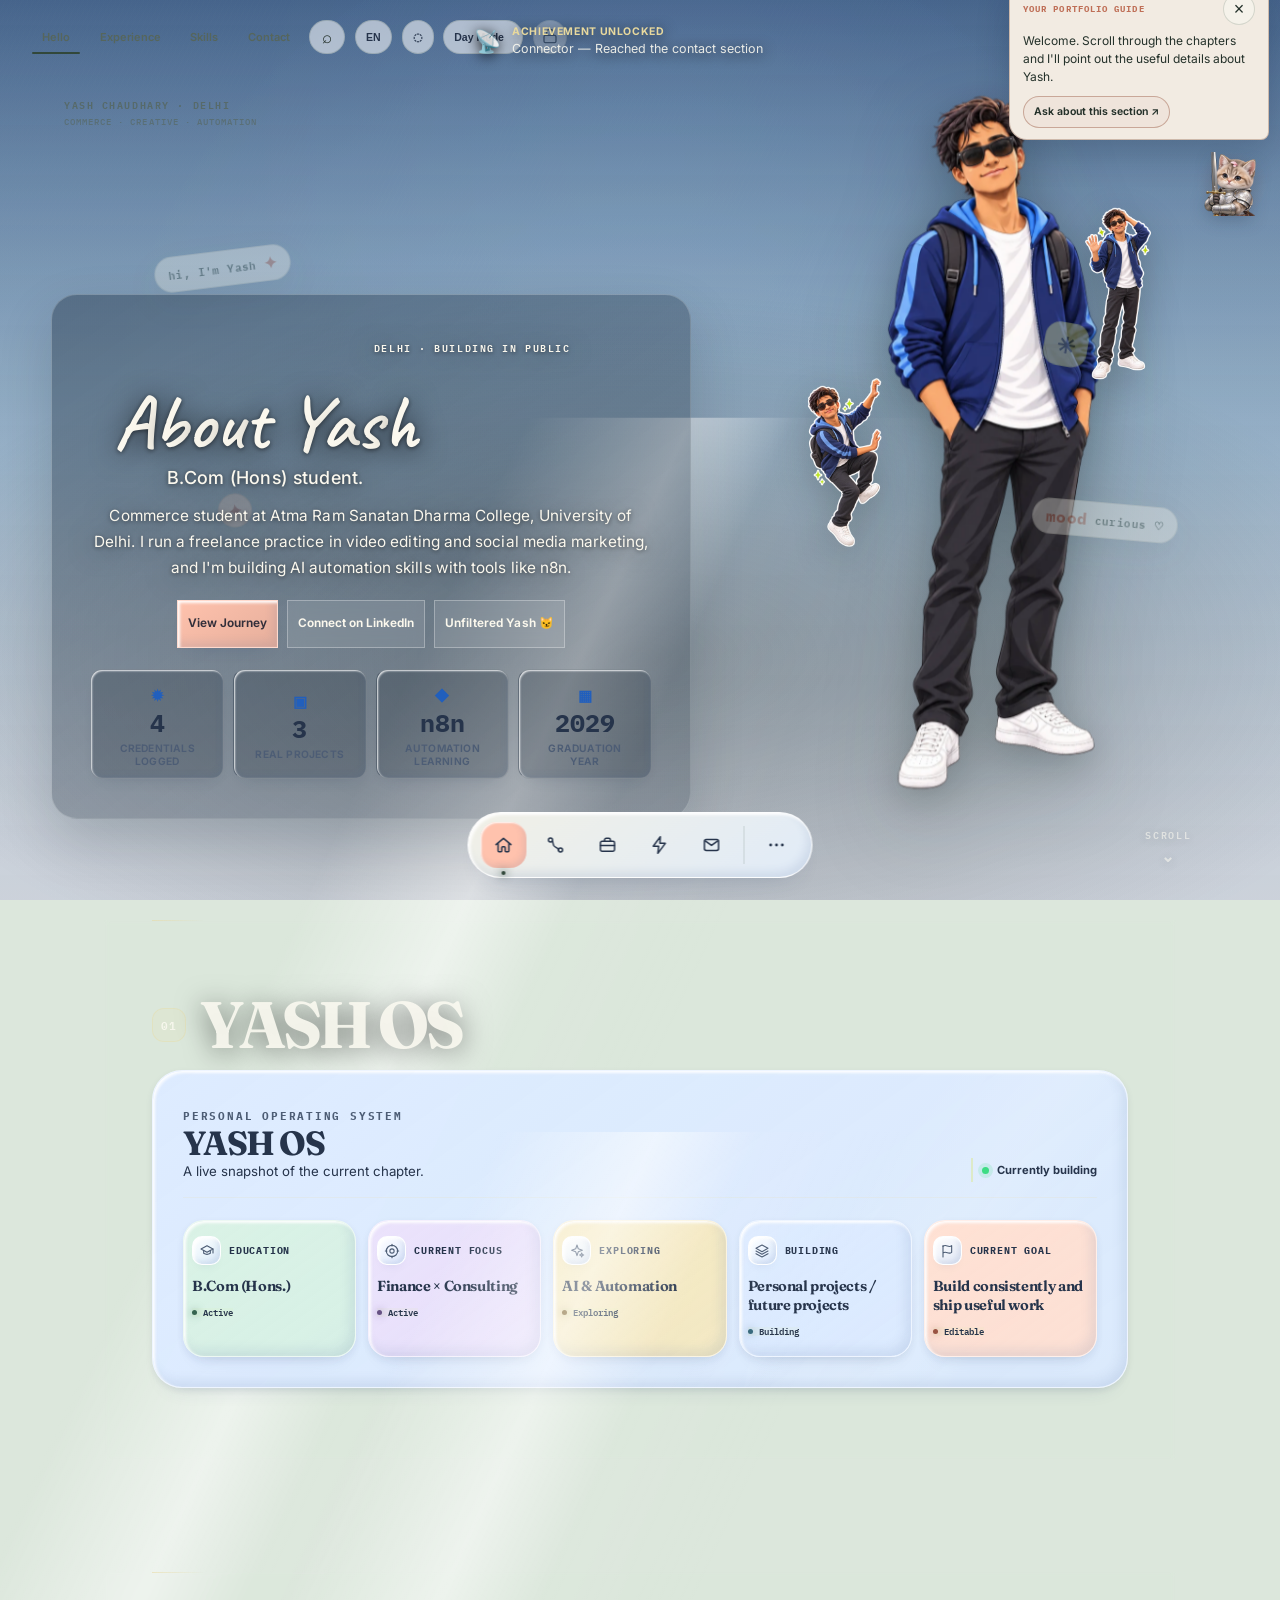
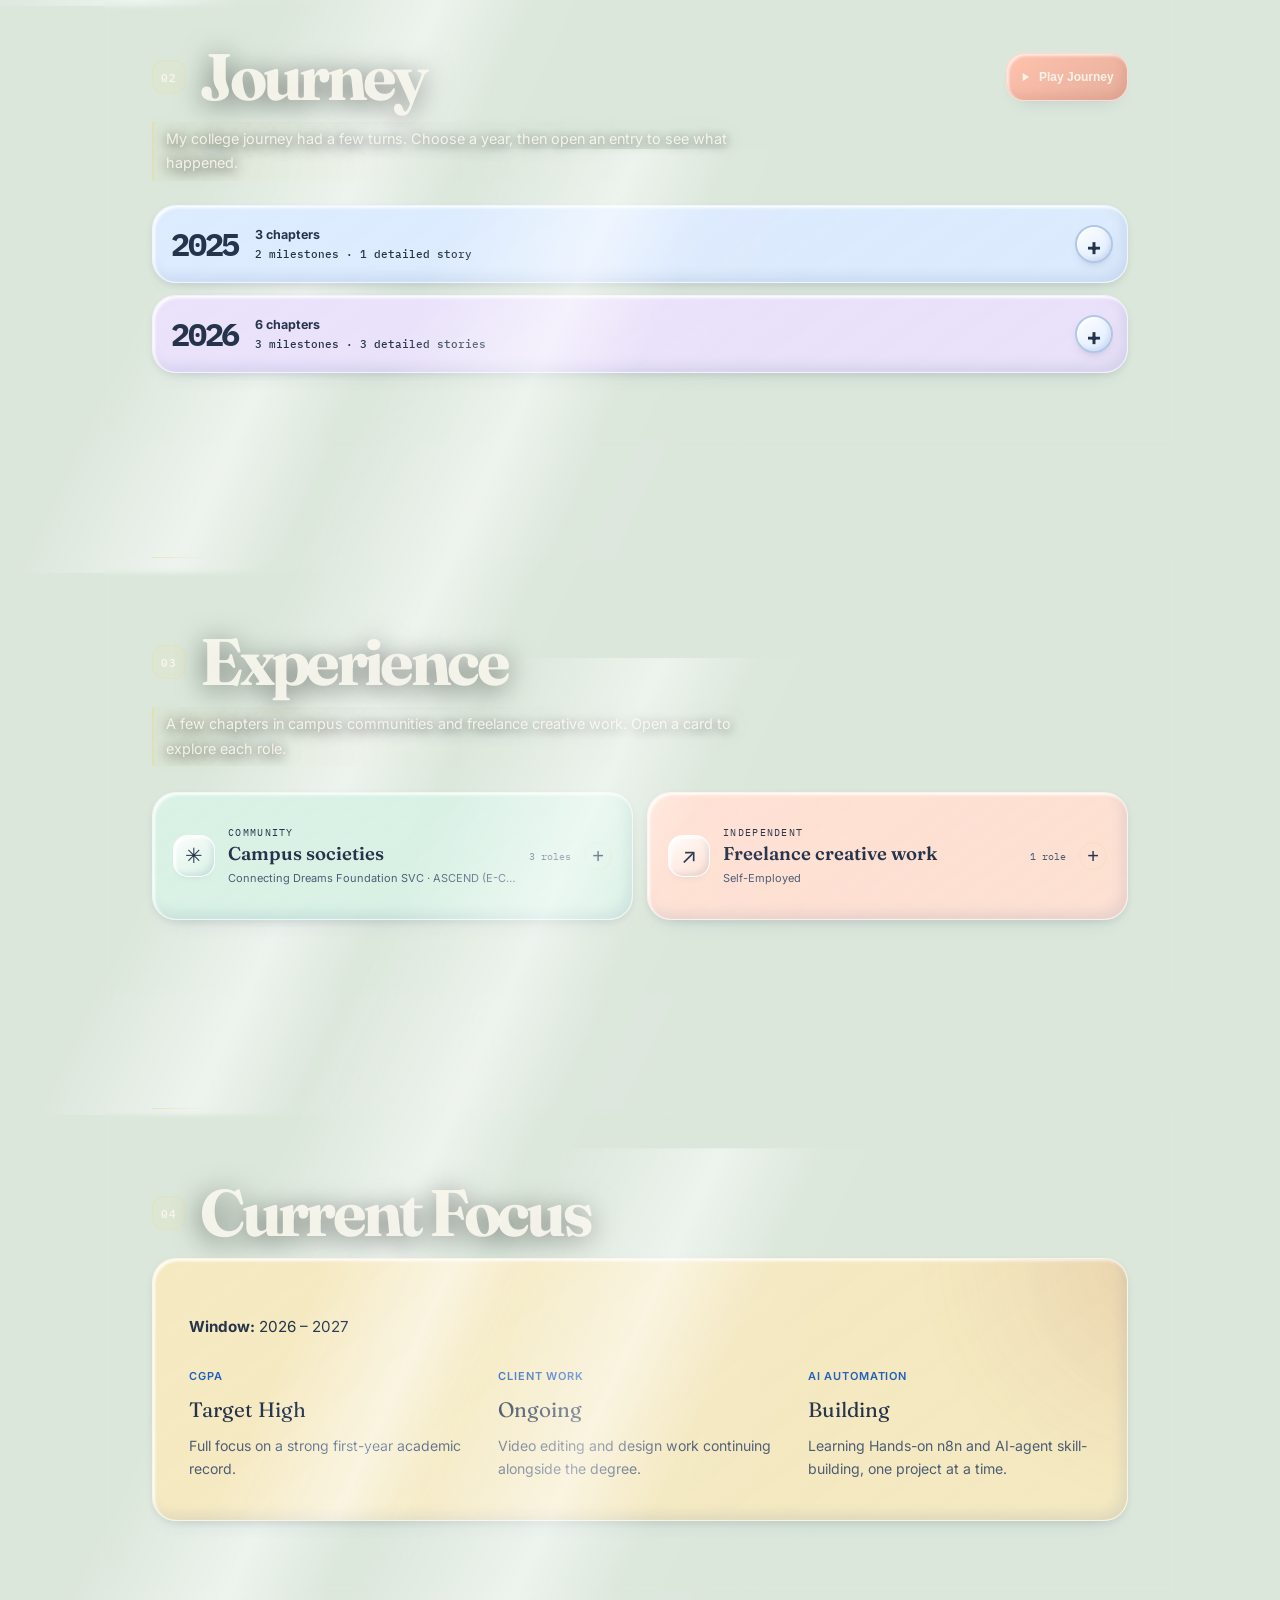
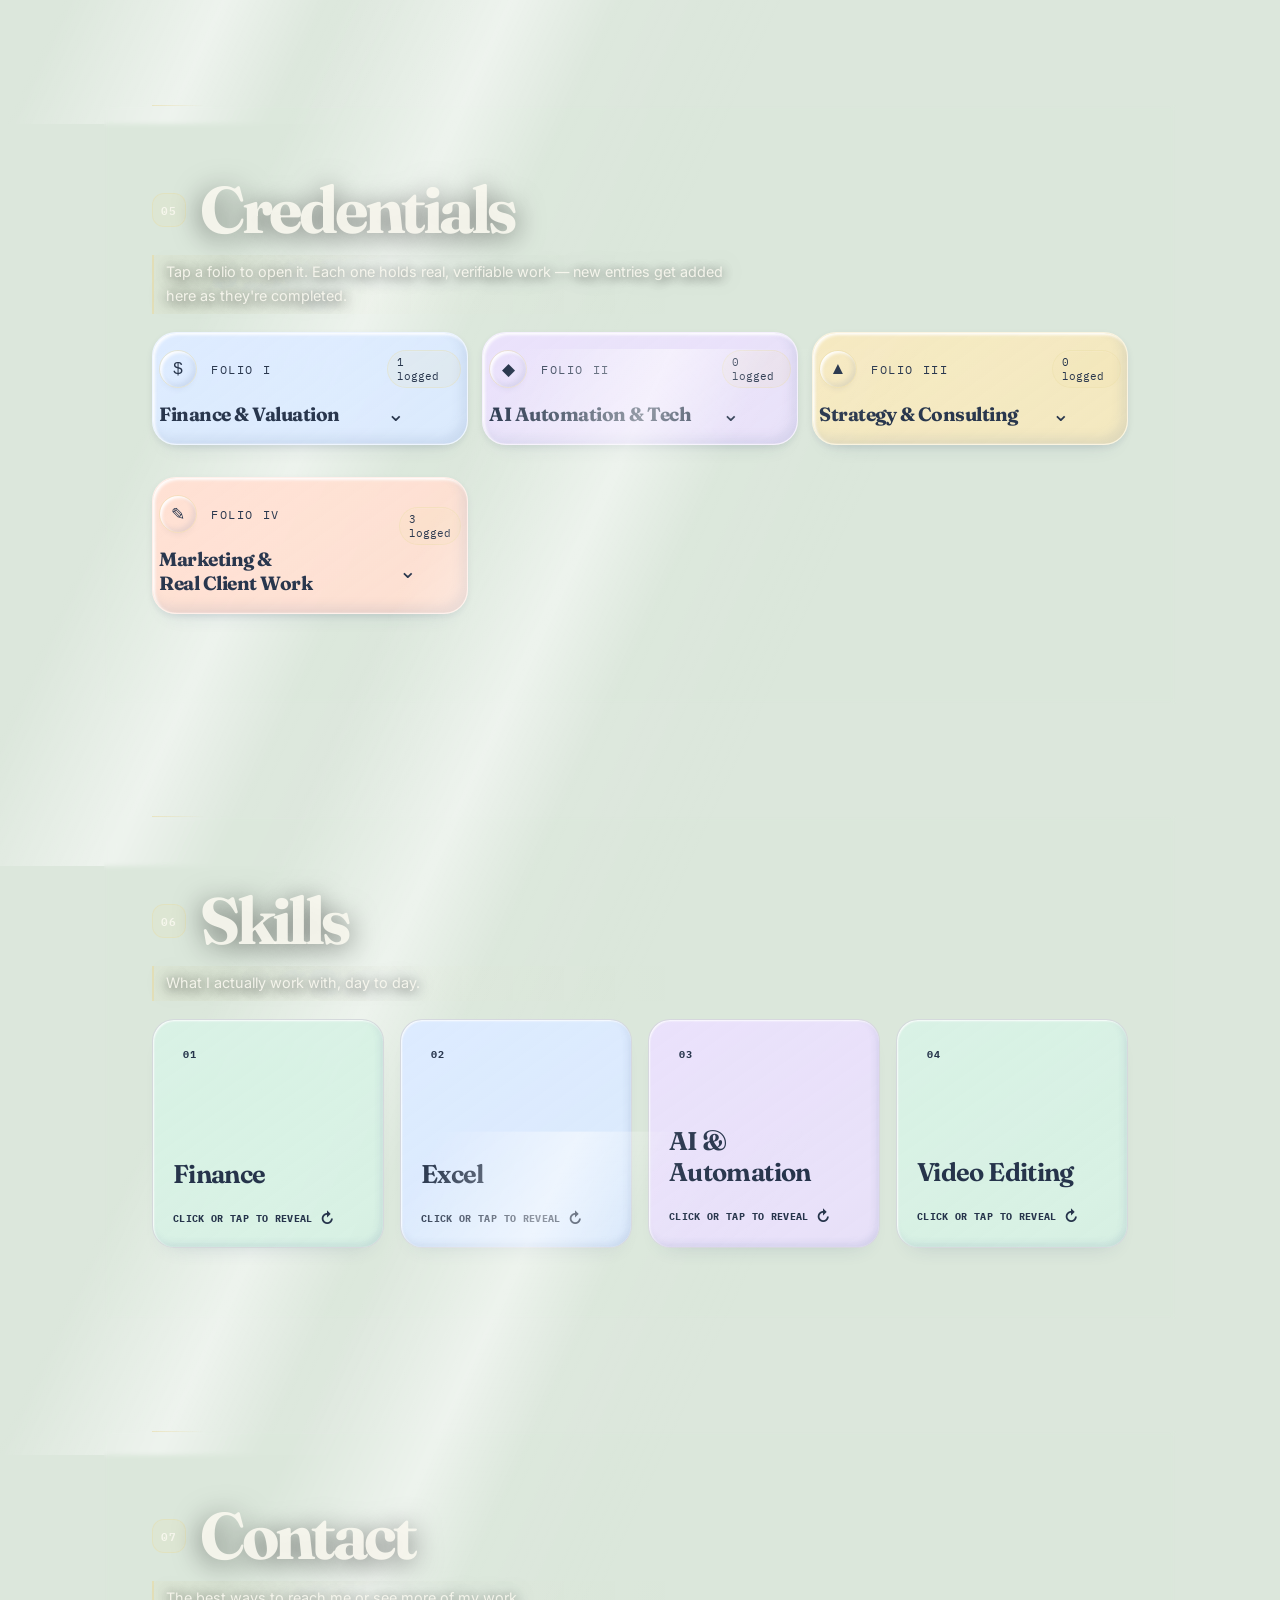
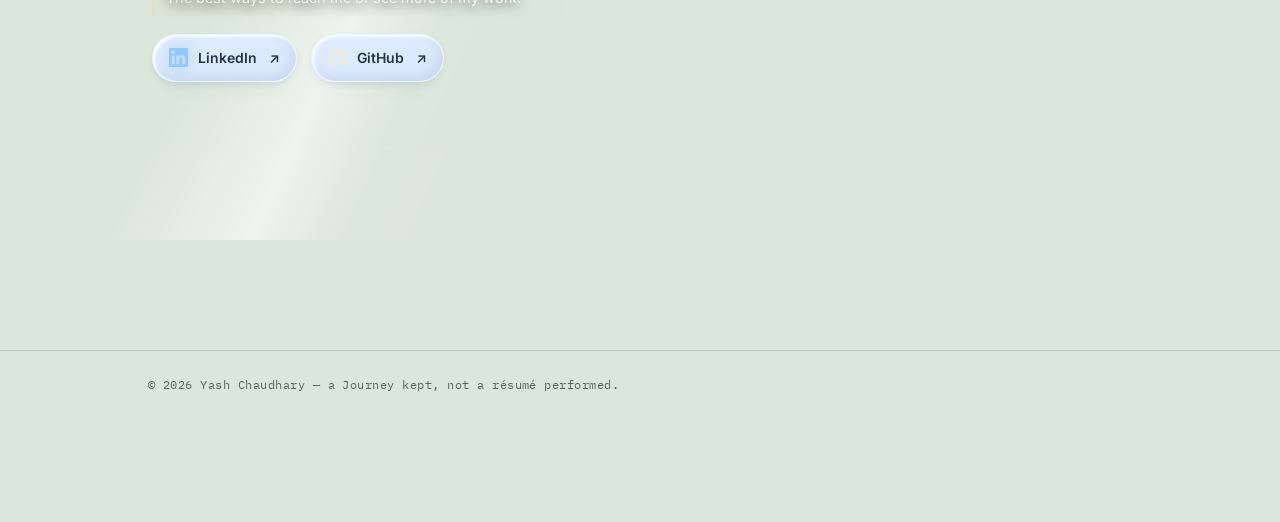
==== commit 378c869d: "Add lightweight interactive skill cards" ====
--- a/index.html
+++ b/index.html
@@ -1916,7 +1916,7 @@
   <link rel="stylesheet" href="portfolio-premium-finish.css?v=20261023-22">
   <link rel="stylesheet" href="portfolio-smooth-lite.css?v=20261024-10">
   <link rel="stylesheet" href="portfolio-clay.css?v=20261023-3">
-  <link rel="stylesheet" href="portfolio-readability.css?v=20261023-7">
+  <link rel="stylesheet" href="portfolio-readability.css?v=20261024-8">
   <link rel="stylesheet" href="portfolio-desktop-hero.css?v=20261024-1">
   <link rel="stylesheet" href="portfolio-ai-guide.css?v=20261024-3">
   <script src="portfolio-ai-guide.js?v=20261024-3" defer></script>
@@ -2518,13 +2518,53 @@
     // Skills
     const skillsContainer = document.getElementById('skills-container');
     if(skillsContainer && window.SKILLS_DATA) {
-      skillsContainer.innerHTML = window.SKILLS_DATA.map(s => `
-        <div class="skill-card lift reveal">
-          <h3>${esc(s.title)}</h3>
-          <span class="skill-level">${esc(s.level)}</span>
-          <p>${esc(s.desc)}</p>
-          ${s.image ? `<button class="portfolio-inline-image" type="button" onclick="openImageLightbox('${s.image}', '${esc(s.imageAlt || s.title)}')"><img src="${s.image}" alt="${esc(s.imageAlt || s.title)}" loading="lazy"></button>` : ''}
-        </div>`).join('');
+      skillsContainer.innerHTML = window.SKILLS_DATA.map((s, index) => `
+        <article class="skill-card lift reveal skill-flip-card" data-flipped="false">
+          <button class="skill-flip-toggle" type="button" aria-expanded="false" aria-controls="skill-detail-${index}">
+            <span class="skill-flip-inner">
+              <span class="skill-flip-face skill-flip-front" aria-hidden="false">
+                <span class="skill-flip-index" aria-hidden="true">${String(index + 1).padStart(2, '0')}</span>
+                <h3>${esc(s.title)}</h3>
+                <span class="skill-flip-cue" data-en="Click or tap to reveal" data-hi="विवरण देखने के लिए टैप करें">Click or tap to reveal</span>
+              </span>
+              <span class="skill-flip-face skill-flip-back" id="skill-detail-${index}" aria-hidden="true">
+                <span class="skill-flip-back-title">${esc(s.title)}</span>
+                <span class="skill-level">${esc(s.level)}</span>
+                <span class="skill-desc">${esc(s.desc)}</span>
+                <span class="skill-flip-cue skill-flip-cue--back" data-en="Click or tap to return" data-hi="वापस जाने के लिए टैप करें">Click or tap to return</span>
+              </span>
+            </span>
+          </button>
+          ${s.image ? `<button class="portfolio-inline-image skill-flip-image" type="button" aria-label="View ${esc(s.imageAlt || s.title)}" onclick="openImageLightbox('${s.image}', '${esc(s.imageAlt || s.title)}')" aria-hidden="true" hidden inert><img src="${s.image}" alt="${esc(s.imageAlt || s.title)}" loading="lazy" decoding="async"></button>` : ''}
+        </article>`).join('');
+
+      const toggles = Array.from(skillsContainer.querySelectorAll('.skill-flip-toggle'));
+      const setSkillCardOpen = (toggle, open) => {
+        const card = toggle.closest('.skill-flip-card');
+        toggle.setAttribute('aria-expanded', String(open));
+        card.dataset.flipped = String(open);
+        toggle.querySelector('.skill-flip-front').setAttribute('aria-hidden', String(open));
+        toggle.querySelector('.skill-flip-back').setAttribute('aria-hidden', String(!open));
+        const image = card.querySelector('.skill-flip-image');
+        if (image) {
+          image.hidden = !open;
+          image.inert = !open;
+          image.setAttribute('aria-hidden', String(!open));
+        }
+      };
+      toggles.forEach(toggle => toggle.addEventListener('click', () => {
+        const open = toggle.getAttribute('aria-expanded') !== 'true';
+        if (open) toggles.forEach(other => { if (other !== toggle) setSkillCardOpen(other, false); });
+        setSkillCardOpen(toggle, open);
+      }));
+      skillsContainer.addEventListener('keydown', event => {
+        if (event.key !== 'Escape') return;
+        const openToggle = skillsContainer.querySelector('.skill-flip-toggle[aria-expanded="true"]');
+        if (!openToggle) return;
+        setSkillCardOpen(openToggle, false);
+        openToggle.focus({ preventScroll: true });
+        event.stopPropagation();
+      });
     }
   })();
 
--- a/portfolio-readability.css
+++ b/portfolio-readability.css
@@ -121,3 +121,103 @@
   body .dock{backdrop-filter:none!important;-webkit-backdrop-filter:none!important;}
   #main-content .section.bento-card :is(.glass-card,.folio,.skill-card,.exp-collection,.journey-year-card){backdrop-filter:none!important;-webkit-backdrop-filter:none!important;}
 }
+
+
+/* Reel-inspired Skills flip cards: user-triggered only, no extra assets or background work. */
+#main-content #skills .skill-card.skill-flip-card{
+  position:relative!important;min-height:224px!important;padding:0!important;overflow:hidden!important;
+  perspective:1000px;transform-style:flat;
+}
+#main-content #skills .skill-flip-toggle{
+  display:block;width:100%;min-height:224px;margin:0;padding:0;border:0;border-radius:inherit;
+  background:transparent;color:inherit;text-align:left;cursor:pointer;appearance:none;-webkit-appearance:none;
+  -webkit-tap-highlight-color:transparent;
+}
+#main-content #skills .skill-flip-inner{
+  display:grid;min-height:224px;transform-style:preserve-3d;
+  transition:transform .4s cubic-bezier(.22,.72,.24,1);
+}
+#main-content #skills .skill-flip-card[data-flipped="true"] .skill-flip-inner{transform:rotateY(180deg);}
+#main-content #skills .skill-flip-face{
+  grid-area:1/1;display:flex;min-width:0;min-height:224px;padding:20px;
+  flex-direction:column;align-items:flex-start;justify-content:space-between;gap:12px;
+  border-radius:inherit;backface-visibility:hidden;-webkit-backface-visibility:hidden;
+  background:linear-gradient(145deg,
+    color-mix(in srgb,var(--clay-surface,var(--clay-sky)) 96%,var(--clay-highlight) 4%),
+    color-mix(in srgb,var(--clay-surface,var(--clay-sky)) 91%,transparent));
+}
+#main-content #skills .skill-flip-back{transform:rotateY(180deg);}
+#main-content #skills .skill-flip-index{
+  display:inline-flex;align-items:center;justify-content:center;min-width:34px;height:30px;padding:0 9px;
+  border:1px solid color-mix(in srgb,var(--clay-focus) 26%,var(--clay-edge));border-radius:999px;
+  color:var(--clay-focus)!important;-webkit-text-fill-color:var(--clay-focus)!important;
+  background:color-mix(in srgb,var(--clay-highlight) 56%,var(--clay-surface,var(--clay-sky)));
+  font:700 .64rem/1 'IBM Plex Mono',monospace;letter-spacing:.08em;
+}
+#main-content #skills .skill-flip-front h3{
+  width:100%;margin:auto 0 0!important;color:var(--clay-ink)!important;-webkit-text-fill-color:var(--clay-ink)!important;
+  font:650 clamp(1.25rem,2vw,1.7rem)/1.18 Fraunces,Georgia,serif!important;letter-spacing:-.02em;
+}
+#main-content #skills .skill-flip-cue{
+  display:flex;align-items:center;gap:7px;margin-top:10px;color:var(--clay-focus)!important;
+  -webkit-text-fill-color:var(--clay-focus)!important;font:700 .62rem/1.35 'IBM Plex Mono',monospace;
+  letter-spacing:.035em;text-transform:uppercase;
+}
+#main-content #skills .skill-flip-cue::after{content:'↻';font:700 .95rem/1 Inter,sans-serif;}
+#main-content #skills .skill-flip-back-title{
+  color:var(--clay-focus)!important;-webkit-text-fill-color:var(--clay-focus)!important;
+  font:700 .66rem/1.2 'IBM Plex Mono',monospace;letter-spacing:.09em;text-transform:uppercase;
+}
+#main-content #skills .skill-flip-back .skill-level{
+  display:inline-flex!important;width:max-content!important;max-width:100%;margin:0!important;padding:5px 10px!important;
+  border:1px solid color-mix(in srgb,var(--clay-ink) 16%,var(--clay-edge))!important;border-radius:999px!important;
+  background:color-mix(in srgb,var(--clay-highlight) 58%,var(--clay-surface,var(--clay-sky)))!important;
+  color:var(--clay-ink)!important;-webkit-text-fill-color:var(--clay-ink)!important;
+  font-size:.7rem!important;font-weight:700!important;line-height:1.25!important;
+}
+#main-content #skills .skill-flip-back .skill-desc{
+  width:100%;margin:0!important;color:var(--clay-muted)!important;-webkit-text-fill-color:var(--clay-muted)!important;
+  font-size:.8rem!important;line-height:1.52!important;
+}
+#main-content #skills .skill-flip-toggle:focus-visible{
+  outline:3px solid var(--clay-focus)!important;outline-offset:-4px!important;border-radius:inherit;
+}
+#main-content #skills .skill-flip-image[hidden]{display:none!important;}
+#main-content #skills .skill-flip-image{
+  position:absolute!important;right:12px!important;bottom:12px!important;z-index:4!important;
+  width:56px!important;height:56px!important;margin:0!important;padding:0!important;border-radius:12px!important;
+}
+#main-content #skills .skill-flip-image img{display:block;width:100%;height:100%;object-fit:cover;border-radius:inherit;}
+@media(max-width:760px),(pointer:coarse){
+  #main-content #skills .skill-card.skill-flip-card,#main-content #skills .skill-flip-toggle,
+  #main-content #skills .skill-flip-inner,#main-content #skills .skill-flip-face{min-height:210px!important;}
+  #main-content #skills .skill-flip-face{padding:17px;}
+}
+@media(prefers-reduced-motion:reduce){
+  #main-content #skills .skill-flip-inner{display:block;min-height:0!important;transform:none!important;transition:none!important;}
+  #main-content #skills .skill-flip-face{display:none!important;min-height:210px!important;transform:none!important;backface-visibility:visible;-webkit-backface-visibility:visible;}
+  #main-content #skills .skill-flip-toggle[aria-expanded="false"] .skill-flip-front,
+  #main-content #skills .skill-flip-toggle[aria-expanded="true"] .skill-flip-back{display:flex!important;}
+}
+html.performance-lite #main-content #skills .skill-flip-inner{display:block;min-height:0!important;transform:none!important;transition:none!important;}
+html.performance-lite #main-content #skills .skill-flip-face{display:none!important;min-height:210px!important;transform:none!important;backface-visibility:visible;-webkit-backface-visibility:visible;}
+html.performance-lite #main-content #skills .skill-flip-toggle[aria-expanded="false"] .skill-flip-front,
+html.performance-lite #main-content #skills .skill-flip-toggle[aria-expanded="true"] .skill-flip-back{display:flex!important;}
+
+/* A single small wave when the hero is explored; the existing idle float remains unchanged. */
+@keyframes portfolio-hello-wave{
+  0%,100%{translate:0 0;rotate:0deg;}
+  34%{translate:0 -7px;rotate:-4deg;}
+  68%{translate:0 1px;rotate:3deg;}
+}
+@media(hover:hover) and (pointer:fine) and (prefers-reduced-motion:no-preference){
+  html:not(.performance-lite):has(#hello .hero-glass:hover) #sen-stage .sen-stage-character-sticker--wave,
+  html:not(.performance-lite):has(#hello .hero-glass:focus-within) #sen-stage .sen-stage-character-sticker--wave{
+    animation:sen-wave-sticker-float 5.4s ease-in-out infinite,portfolio-hello-wave .56s cubic-bezier(.22,.72,.24,1) 1 both!important;
+  }
+}
+@media(hover:none) and (pointer:coarse) and (prefers-reduced-motion:no-preference){
+  html:not(.performance-lite):has(#hello .hero-glass :is(a,button):active) #sen-stage .sen-stage-character-sticker--wave{
+    animation:sen-wave-sticker-float 5.4s ease-in-out infinite,portfolio-hello-wave .56s cubic-bezier(.22,.72,.24,1) 1 both!important;
+  }
+}
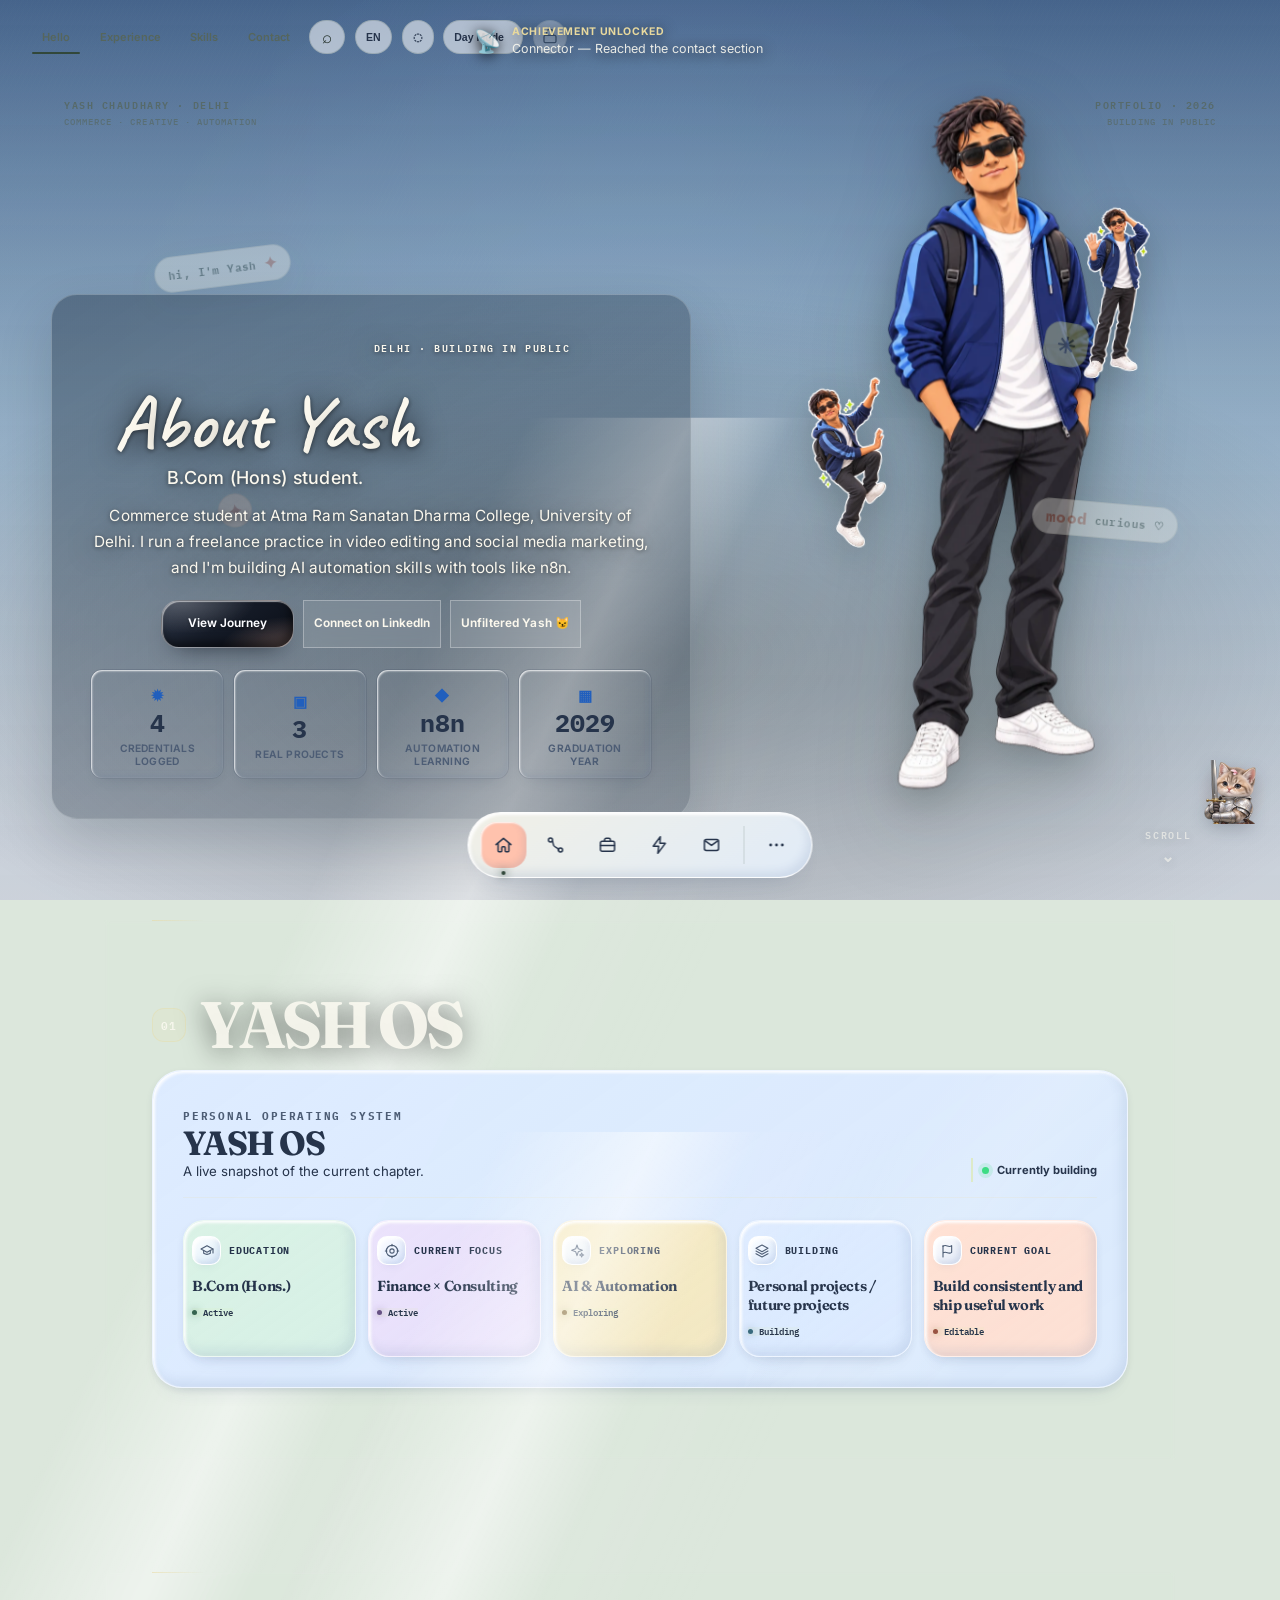
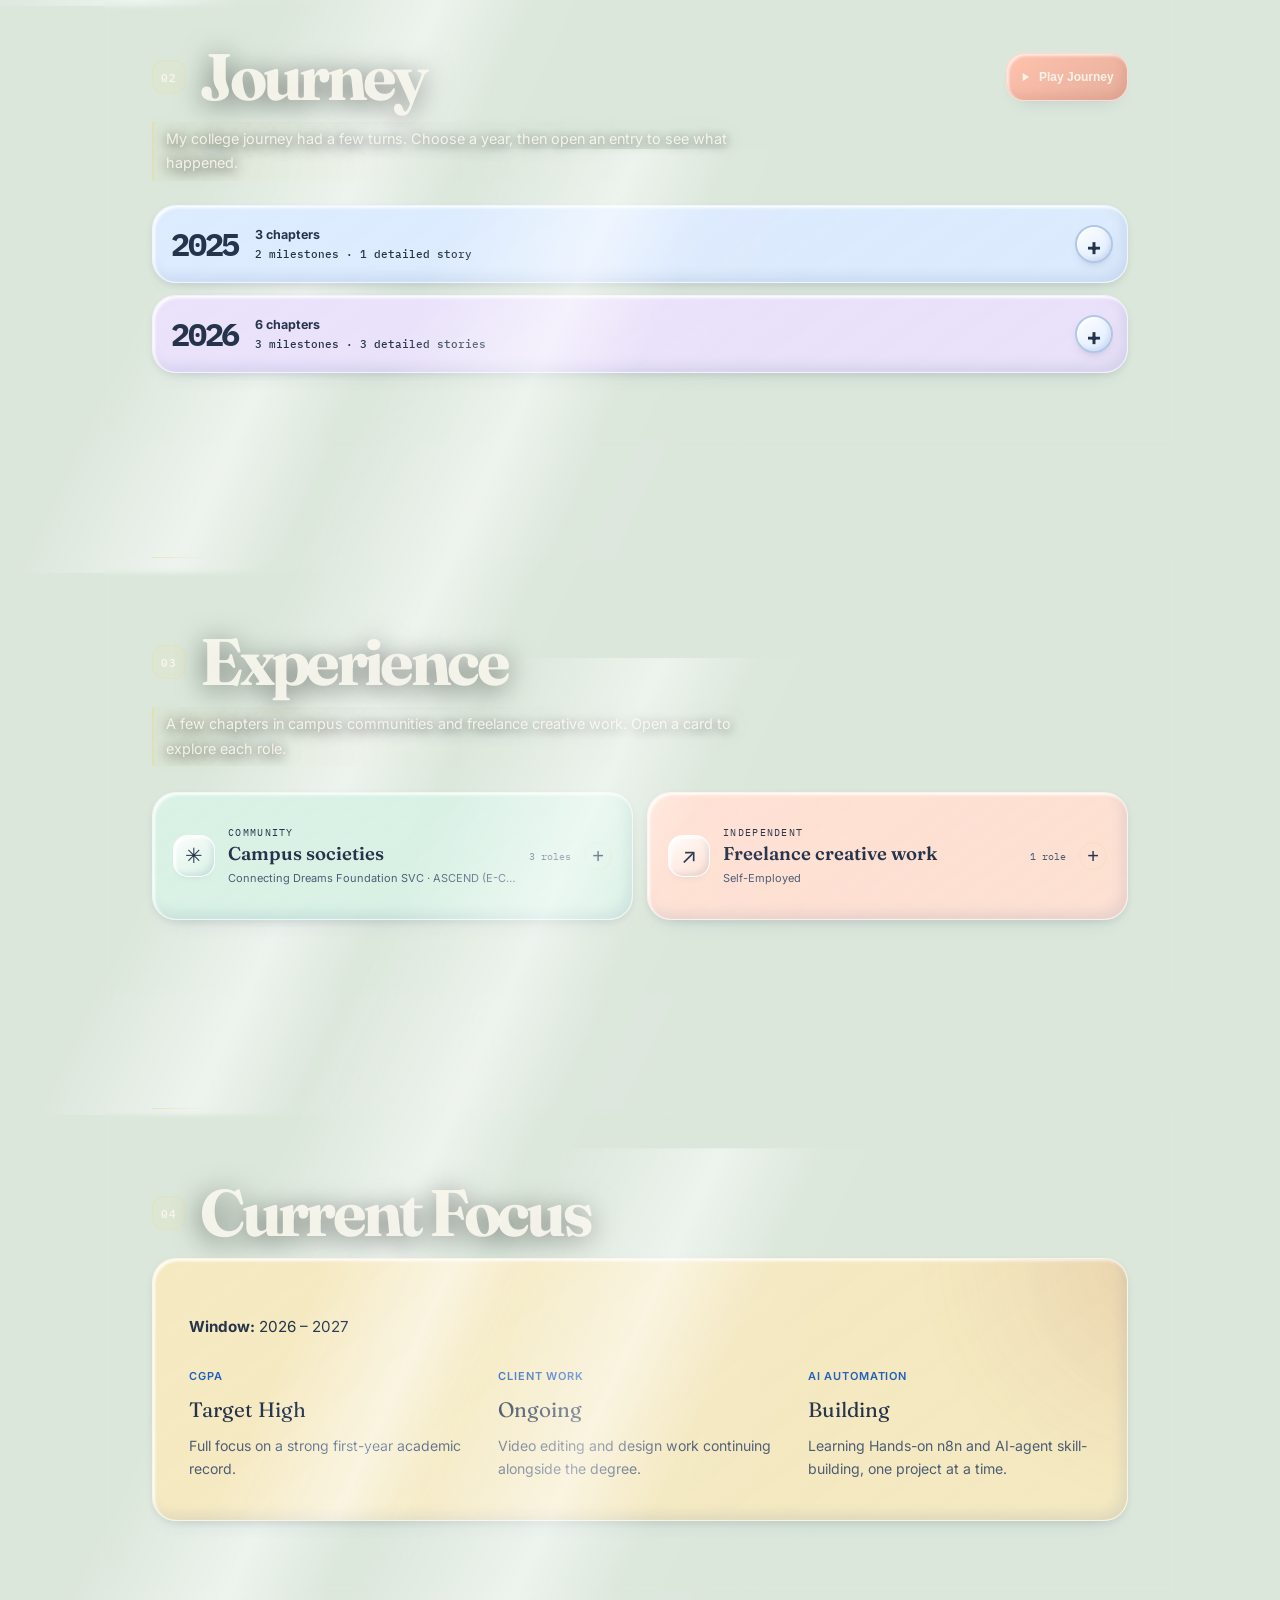
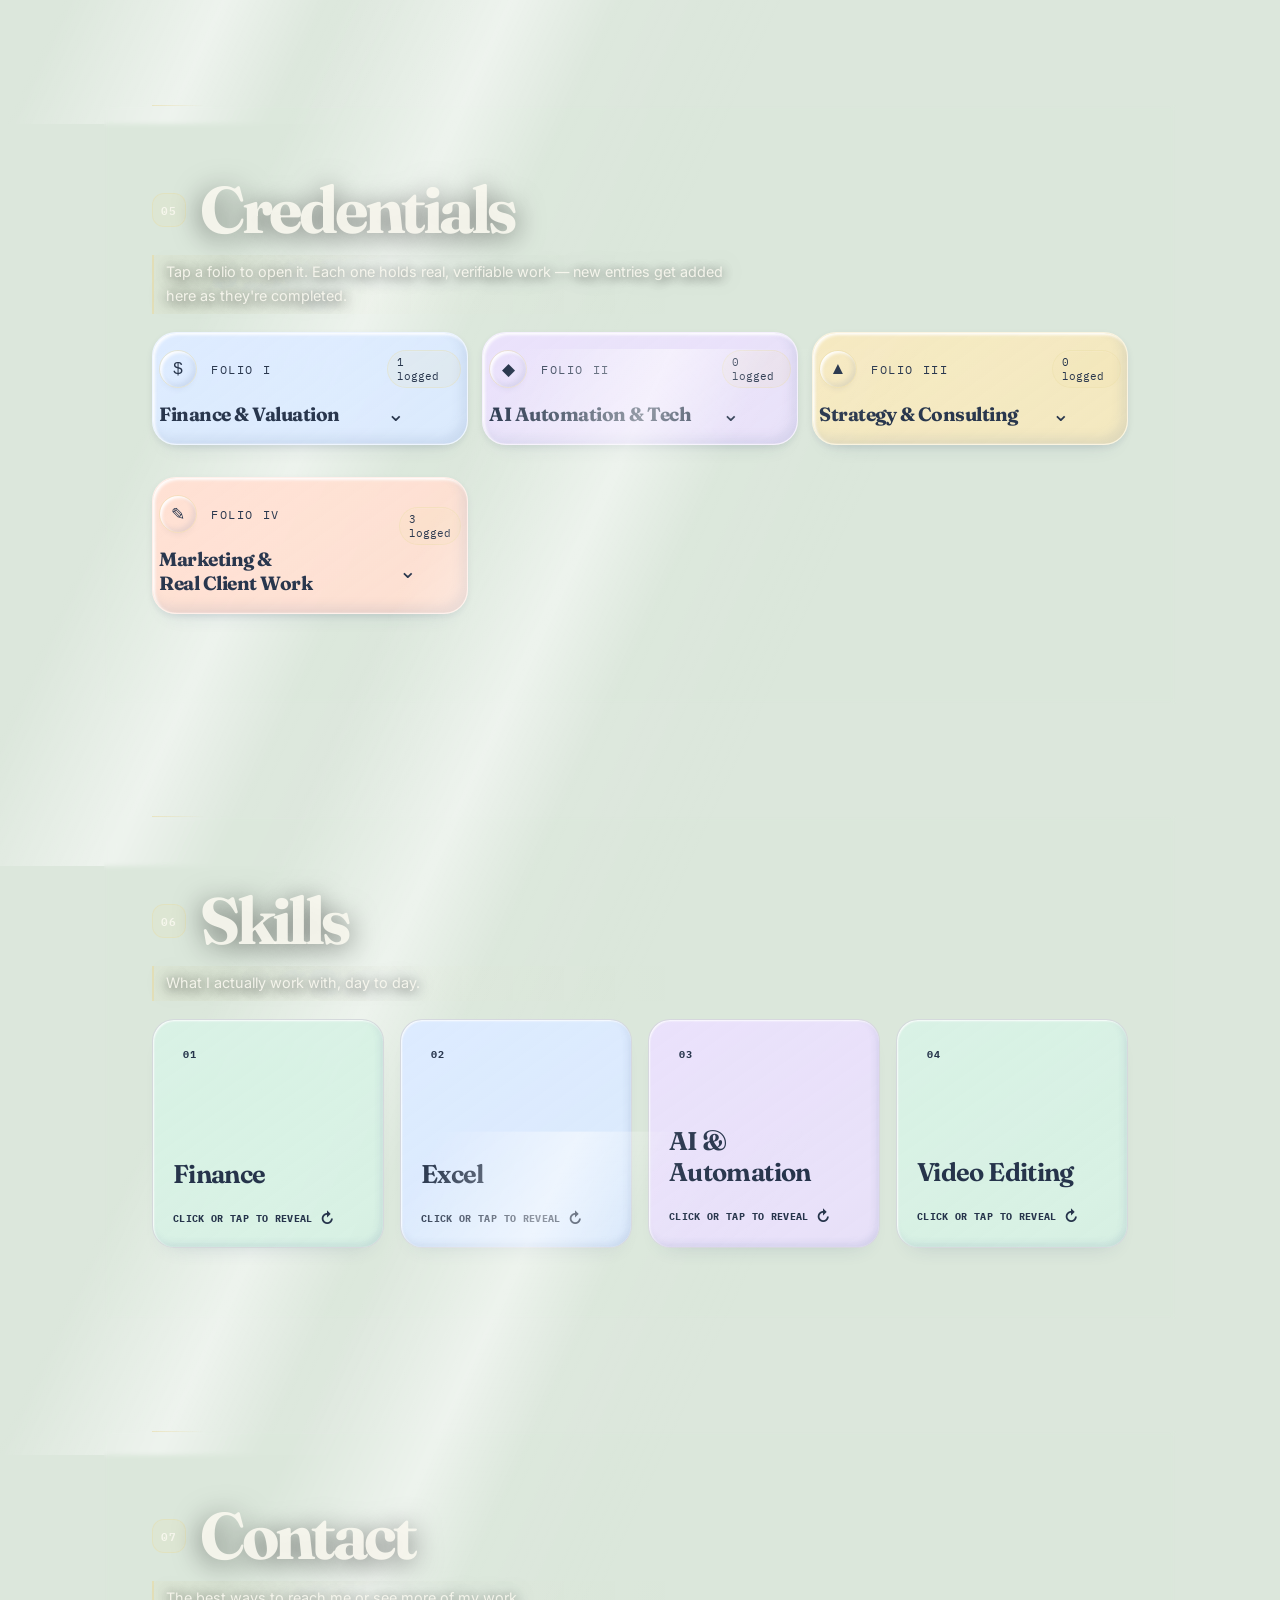
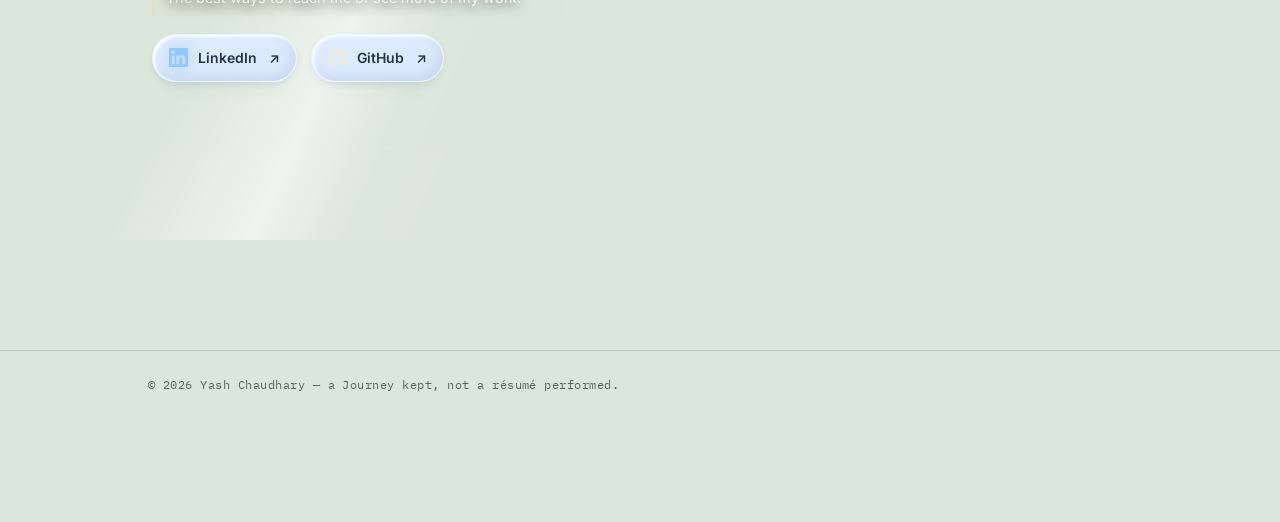
==== commit d5640c1d: "Add liquid gloss to primary hero CTA" ====
--- a/index.html
+++ b/index.html
@@ -1916,7 +1916,7 @@
   <link rel="stylesheet" href="portfolio-premium-finish.css?v=20261023-22">
   <link rel="stylesheet" href="portfolio-smooth-lite.css?v=20261024-10">
   <link rel="stylesheet" href="portfolio-clay.css?v=20261023-3">
-  <link rel="stylesheet" href="portfolio-readability.css?v=20261024-8">
+  <link rel="stylesheet" href="portfolio-readability.css?v=20261024-9">
   <link rel="stylesheet" href="portfolio-desktop-hero.css?v=20261024-1">
   <link rel="stylesheet" href="portfolio-ai-guide.css?v=20261024-3">
   <script src="portfolio-ai-guide.js?v=20261024-3" defer></script>
@@ -2177,7 +2177,7 @@
         </p>
 
         <div class="cta-row hero-entrance-el" id="hero-cta">
-          <a href="#journey" class="btn btn-primary" data-en="View Journey" data-hi="सफर देखें">View Journey</a>
+          <a href="#journey" class="btn btn-primary liquid-cta peak-tilt"><span class="liquid-label" data-en="View Journey" data-hi="सफर देखें">View Journey</span></a>
           <a href="https://www.linkedin.com/in/yash-chaudhary-943642374" target="_blank" rel="noopener" class="btn btn-ghost" data-en="Connect on LinkedIn" data-hi="लिंक्डइन पर जुड़ें"><svg class="btn-icon brand-icon" viewBox="0 0 24 24" fill="currentColor" aria-hidden="true"><path d="M20.45 20.45h-3.56v-5.57c0-1.33-.02-3.05-1.86-3.05-1.87 0-2.16 1.46-2.16 2.96v5.66H9.3V9h3.42v1.56h.05c.48-.9 1.65-1.85 3.39-1.85 3.62 0 4.29 2.38 4.29 5.48v6.26zM5.28 7.43c-1.15 0-2.08-.93-2.08-2.08S4.13 3.27 5.28 3.27s2.08.93 2.08 2.08-.93 2.08-2.08 2.08zm1.79 13.02H3.49V9h3.58v11.45zM22.23 0H1.77C.79 0 0 .77 0 1.72v20.56C0 23.23.79 24 1.77 24h20.46c.98 0 1.77-.77 1.77-1.72V1.72C24 .77 23.21 0 22.23 0z"/></svg>Connect on LinkedIn</a>
           <a href="unfiltered.html" class="btn btn-ghost uy-link">Unfiltered Yash 😼</a>
         </div>
--- a/portfolio-readability.css
+++ b/portfolio-readability.css
@@ -221,3 +221,69 @@
     animation:sen-wave-sticker-float 5.4s ease-in-out infinite,portfolio-hello-wave .56s cubic-bezier(.22,.72,.24,1) 1 both!important;
   }
 }
+
+
+/* REEL-INSPIRED LIQUID CTA — one primary action, reusing the existing peak pointer tracker. */
+body #main-content #hello #hero-cta .liquid-cta{
+  position:relative!important;isolation:isolate;overflow:hidden;transform-style:preserve-3d;
+  min-height:48px!important;padding:13px 26px!important;border:1px solid rgba(255,255,255,.42)!important;border-radius:18px!important;
+  background:
+    radial-gradient(ellipse 100% 130% at 16% 0%,rgba(255,255,255,.22),transparent 55%),
+    radial-gradient(ellipse 85% 110% at 100% 105%,color-mix(in srgb,var(--clay-action) 36%,transparent),transparent 65%),
+    linear-gradient(145deg,#2b3445 0%,#151b27 48%,#090d15 100%)!important;
+  color:#fbfcff!important;-webkit-text-fill-color:#fbfcff!important;
+  box-shadow:0 12px 25px -14px rgba(8,15,27,.72),inset 1px 1px 1px rgba(255,255,255,.56),inset -3px -5px 8px rgba(0,0,0,.48)!important;
+  transition:transform .28s cubic-bezier(.2,.75,.25,1),box-shadow .28s ease,border-color .24s ease!important;
+  will-change:auto!important;
+}
+body #main-content #hello #hero-cta .liquid-cta .liquid-label{
+  position:relative;z-index:2;color:#fbfcff!important;-webkit-text-fill-color:#fbfcff!important;
+  text-shadow:0 1px 3px rgba(0,0,0,.38);
+}
+body #main-content #hello #hero-cta .liquid-cta.peak-tilt::before{
+  z-index:0;inset:1px;border-radius:inherit;opacity:var(--peak-sheen,0);
+  background:
+    radial-gradient(ellipse 5.5rem 3.2rem at var(--peak-light-x,38%) var(--peak-light-y,12%),rgba(255,255,255,.88),transparent 74%),
+    radial-gradient(ellipse 9rem 4.6rem at var(--peak-light-x,38%) var(--peak-light-y,12%),color-mix(in srgb,var(--clay-focus) 34%,transparent),transparent 78%);
+  mix-blend-mode:screen;transition:opacity .24s ease;
+}
+body #main-content #hello #hero-cta .liquid-cta::after{
+  content:"";position:absolute;z-index:1;top:-145%;left:-44%;width:66%;height:390%;
+  border-radius:50%;pointer-events:none;opacity:0;
+  background:linear-gradient(90deg,transparent 0%,rgba(255,255,255,.08) 29%,rgba(255,255,255,.76) 48%,rgba(151,199,255,.34) 61%,transparent 100%);
+  transform:translateX(-165%) rotate(24deg);
+  transition:transform .68s cubic-bezier(.16,1,.3,1),opacity .16s ease;
+}
+@media(hover:hover) and (pointer:fine){
+  body #main-content #hello #hero-cta .liquid-cta.peak-tilt:hover{
+    transform:perspective(760px) rotateX(var(--peak-card-y,0deg)) rotateY(var(--peak-card-x,0deg)) translateY(-2px) scale(1.015)!important;
+    border-color:rgba(255,255,255,.82)!important;
+    box-shadow:0 20px 30px -18px rgba(7,15,29,.76),0 1px 0 rgba(255,255,255,.24) inset,inset 1px 1px 1px rgba(255,255,255,.48),inset -3px -5px 8px rgba(0,0,0,.5)!important;
+  }
+  body #main-content #hello #hero-cta .liquid-cta:hover::after,
+  body #main-content #hello #hero-cta .liquid-cta:focus-visible::after{opacity:.96;transform:translateX(265%) rotate(24deg);}
+}
+body #main-content #hello #hero-cta .liquid-cta:active{
+  transform:scale(.985)!important;border-color:rgba(255,255,255,.8)!important;
+  box-shadow:0 5px 12px -9px rgba(7,15,29,.74),inset 1px 1px 2px rgba(255,255,255,.32),inset -3px -5px 9px rgba(0,0,0,.58)!important;
+}
+body #main-content #hello #hero-cta .liquid-cta:active::after{opacity:.9;transform:translateX(210%) rotate(24deg);transition-duration:.32s,.1s;}
+body #main-content #hello #hero-cta .liquid-cta:focus-visible{outline:3px solid var(--clay-focus)!important;outline-offset:3px!important;}
+@media(prefers-reduced-motion:reduce){
+  body #main-content #hello #hero-cta .liquid-cta{transform:none!important;transition:none!important;}
+  body #main-content #hello #hero-cta .liquid-cta::before,
+  body #main-content #hello #hero-cta .liquid-cta::after{display:none!important;}
+}
+html.performance-lite body #main-content #hello #hero-cta .liquid-cta{transform:none!important;transition:none!important;will-change:auto!important;}
+html.performance-lite body #main-content #hello #hero-cta .liquid-cta::before,
+html.performance-lite body #main-content #hello #hero-cta .liquid-cta::after{display:none!important;}
+
+/* Higher-specificity hover guards: these must also win while the pointer is over the CTA. */
+@media(prefers-reduced-motion:reduce){
+  body #main-content #hello #hero-cta .liquid-cta.peak-tilt:hover,
+  body #main-content #hello #hero-cta .liquid-cta:active,
+  body #main-content #hello #hero-cta .liquid-cta:focus-visible{transform:none!important;}
+}
+html.performance-lite body #main-content #hello #hero-cta .liquid-cta.peak-tilt:hover,
+html.performance-lite body #main-content #hello #hero-cta .liquid-cta:active,
+html.performance-lite body #main-content #hello #hero-cta .liquid-cta:focus-visible{transform:none!important;}
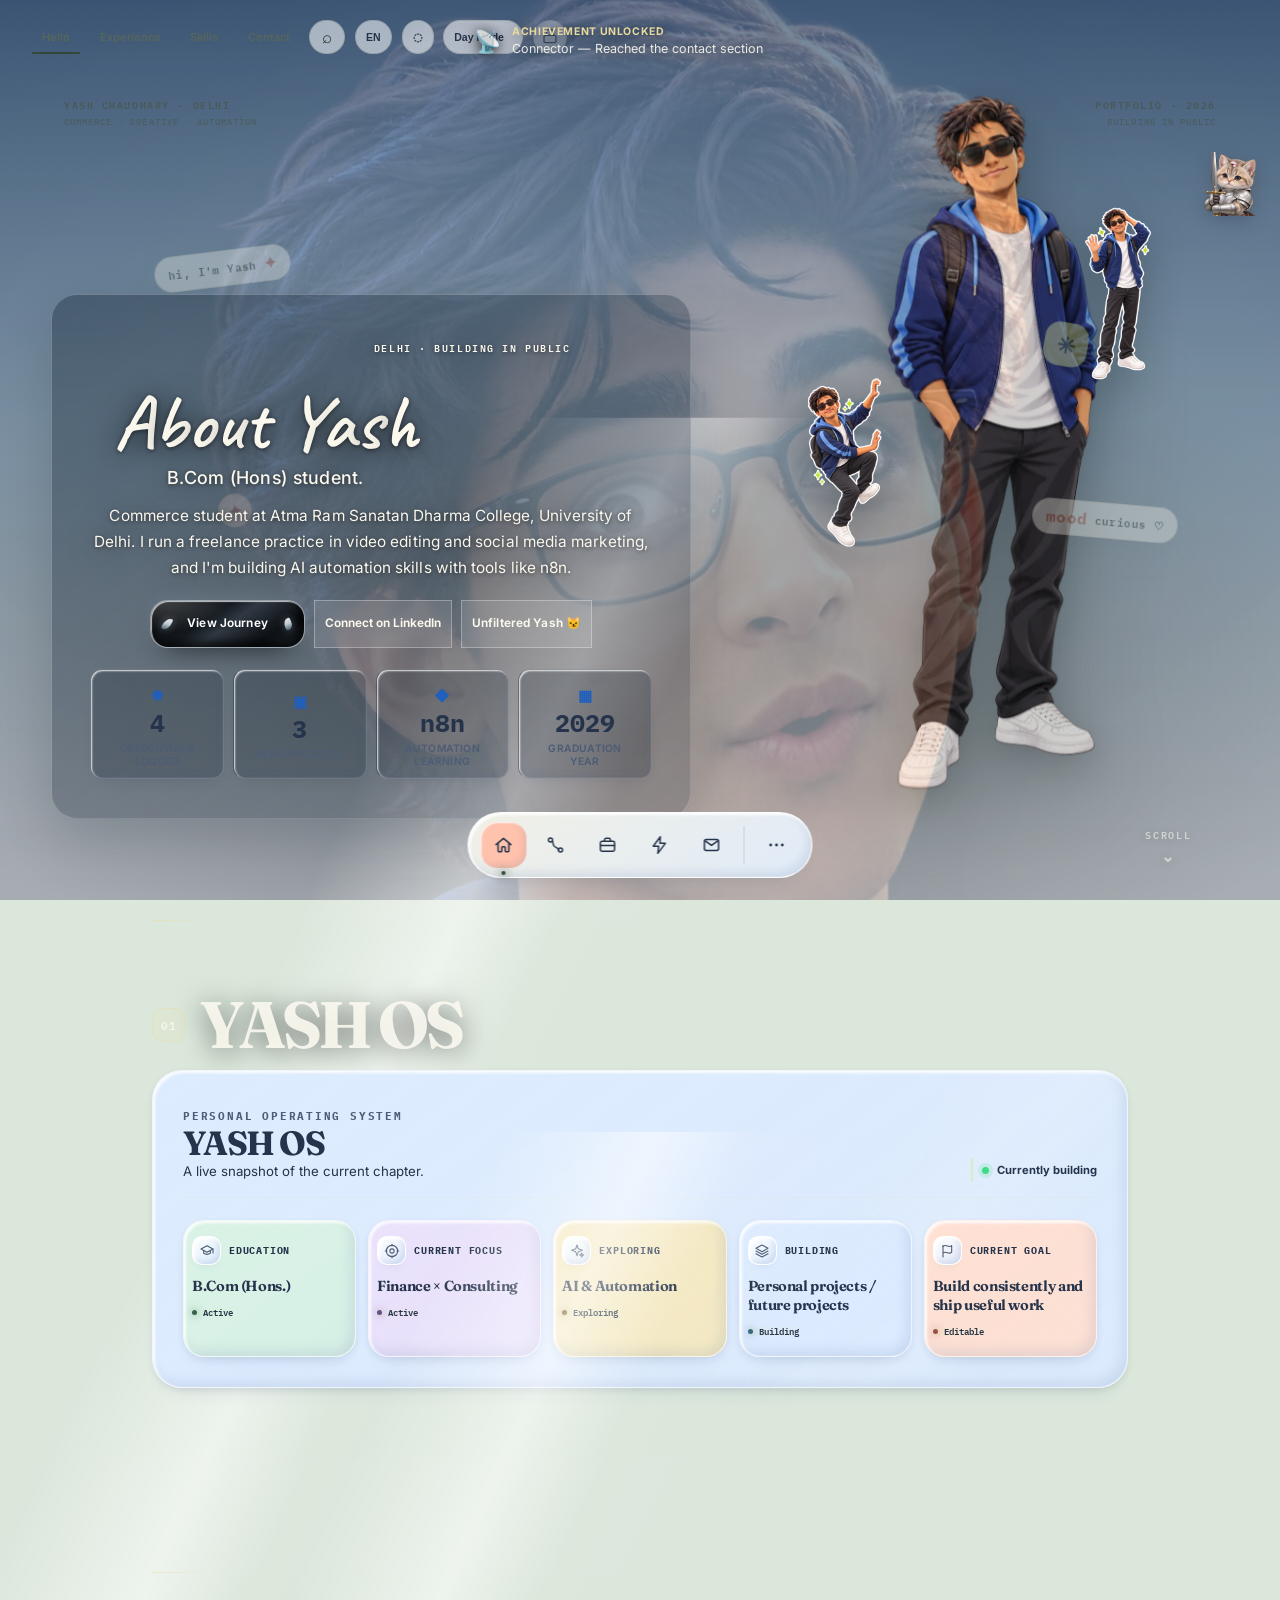
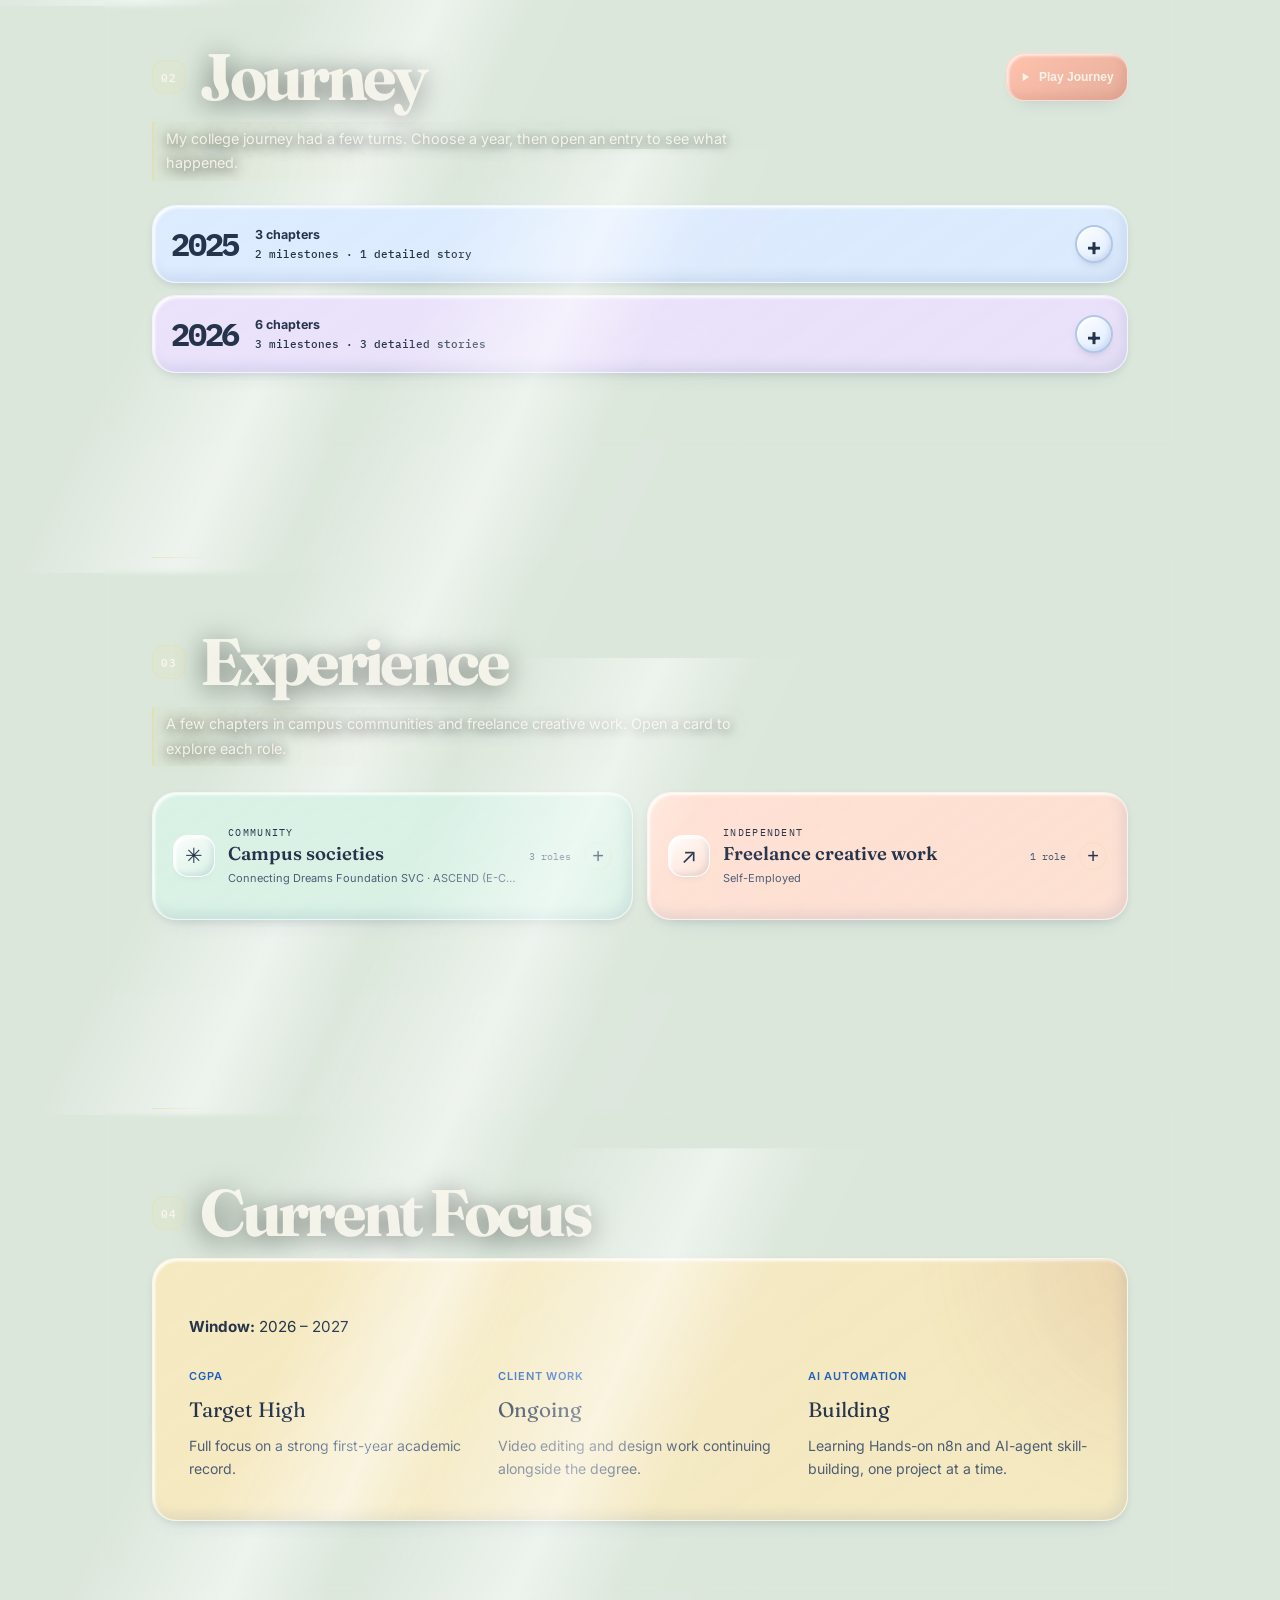
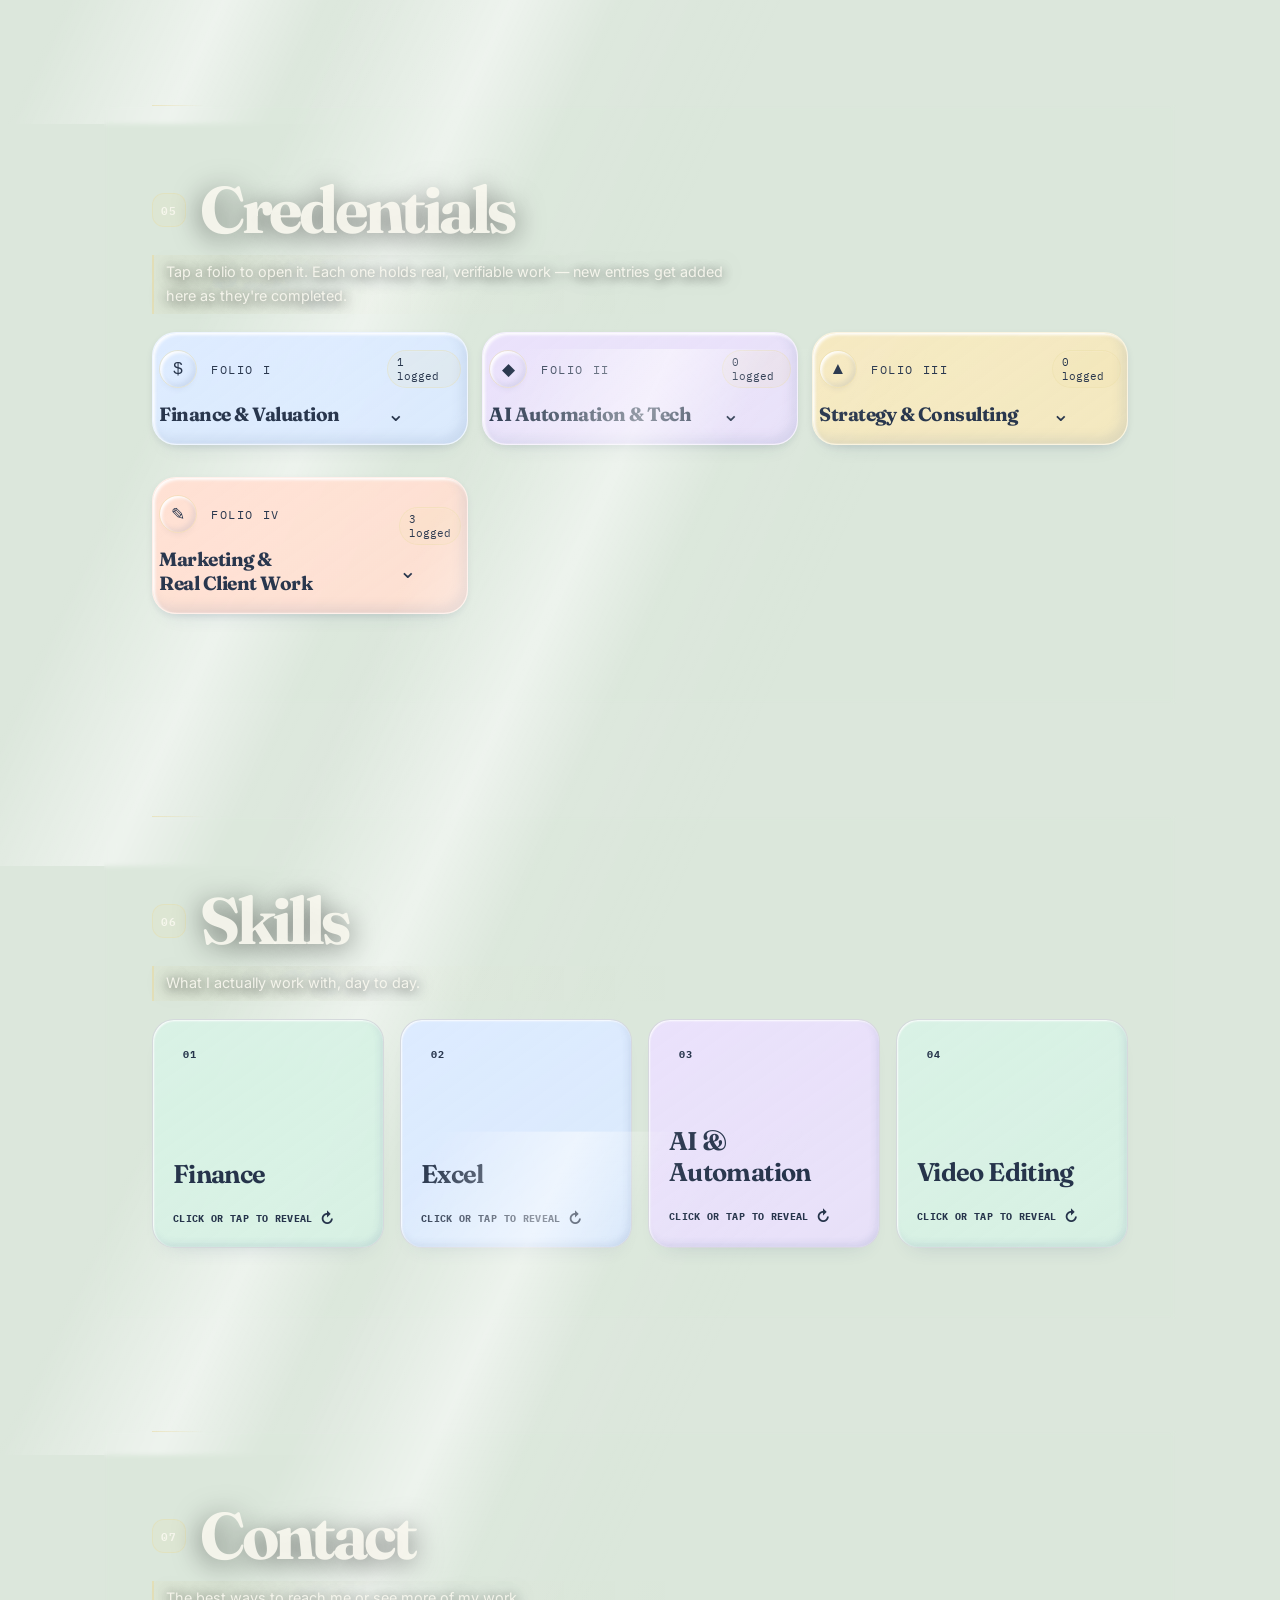
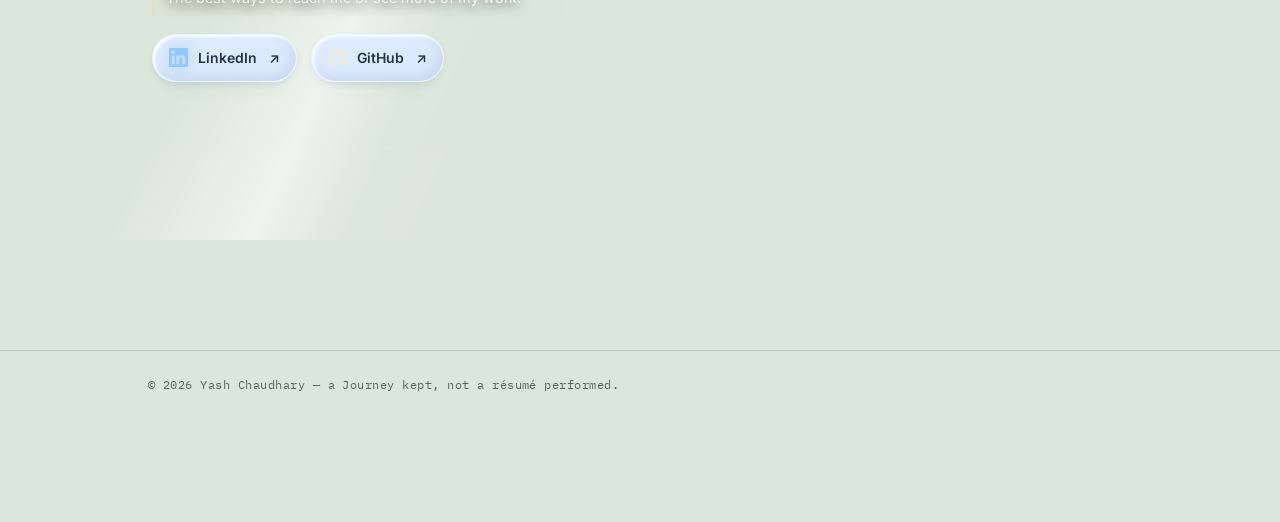
==== commit 7cd27c3c: "Give hero CTA a Venom-inspired gloss" ====
--- a/index.html
+++ b/index.html
@@ -1916,7 +1916,7 @@
   <link rel="stylesheet" href="portfolio-premium-finish.css?v=20261023-22">
   <link rel="stylesheet" href="portfolio-smooth-lite.css?v=20261024-10">
   <link rel="stylesheet" href="portfolio-clay.css?v=20261023-3">
-  <link rel="stylesheet" href="portfolio-readability.css?v=20261024-9">
+  <link rel="stylesheet" href="portfolio-readability.css?v=20261024-10">
   <link rel="stylesheet" href="portfolio-desktop-hero.css?v=20261024-1">
   <link rel="stylesheet" href="portfolio-ai-guide.css?v=20261024-3">
   <script src="portfolio-ai-guide.js?v=20261024-3" defer></script>
@@ -2177,7 +2177,7 @@
         </p>
 
         <div class="cta-row hero-entrance-el" id="hero-cta">
-          <a href="#journey" class="btn btn-primary liquid-cta peak-tilt"><span class="liquid-label" data-en="View Journey" data-hi="सफर देखें">View Journey</span></a>
+          <a href="#journey" class="btn btn-primary liquid-cta venom-cta peak-tilt"><span class="liquid-label" data-en="View Journey" data-hi="सफर देखें">View Journey</span></a>
           <a href="https://www.linkedin.com/in/yash-chaudhary-943642374" target="_blank" rel="noopener" class="btn btn-ghost" data-en="Connect on LinkedIn" data-hi="लिंक्डइन पर जुड़ें"><svg class="btn-icon brand-icon" viewBox="0 0 24 24" fill="currentColor" aria-hidden="true"><path d="M20.45 20.45h-3.56v-5.57c0-1.33-.02-3.05-1.86-3.05-1.87 0-2.16 1.46-2.16 2.96v5.66H9.3V9h3.42v1.56h.05c.48-.9 1.65-1.85 3.39-1.85 3.62 0 4.29 2.38 4.29 5.48v6.26zM5.28 7.43c-1.15 0-2.08-.93-2.08-2.08S4.13 3.27 5.28 3.27s2.08.93 2.08 2.08-.93 2.08-2.08 2.08zm1.79 13.02H3.49V9h3.58v11.45zM22.23 0H1.77C.79 0 0 .77 0 1.72v20.56C0 23.23.79 24 1.77 24h20.46c.98 0 1.77-.77 1.77-1.72V1.72C24 .77 23.21 0 22.23 0z"/></svg>Connect on LinkedIn</a>
           <a href="unfiltered.html" class="btn btn-ghost uy-link">Unfiltered Yash 😼</a>
         </div>
--- a/portfolio-readability.css
+++ b/portfolio-readability.css
@@ -287,3 +287,58 @@
 html.performance-lite body #main-content #hello #hero-cta .liquid-cta.peak-tilt:hover,
 html.performance-lite body #main-content #hello #hero-cta .liquid-cta:active,
 html.performance-lite body #main-content #hello #hero-cta .liquid-cta:focus-visible{transform:none!important;}
+
+
+/* VENOM-INSPIRED FINISH: original symbiote-like gloss, not character artwork. */
+body #main-content #hello #hero-cta .liquid-cta.venom-cta{
+  border-color:rgba(225,240,250,.64)!important;
+  background:
+    radial-gradient(ellipse 78% 130% at 8% -8%,rgba(255,255,255,.25),transparent 58%),
+    radial-gradient(ellipse 46% 95% at 100% 112%,rgba(167,205,226,.22),transparent 68%),
+    linear-gradient(145deg,#050607 0%,#151a20 38%,#303943 51%,#0b0d11 78%,#040506 100%)!important;
+  box-shadow:0 12px 26px -14px rgba(0,0,0,.84),0 0 13px rgba(197,226,242,.12),inset 1px 1px 1px rgba(255,255,255,.72),inset -3px -5px 9px rgba(0,0,0,.72)!important;
+}
+body #main-content #hello #hero-cta .liquid-cta.venom-cta .liquid-label{padding-inline:10px;letter-spacing:.012em;}
+body #main-content #hello #hero-cta .liquid-cta.venom-cta .liquid-label::before,
+body #main-content #hello #hero-cta .liquid-cta.venom-cta .liquid-label::after{
+  content:"";position:absolute;top:50%;width:8px;height:12px;pointer-events:none;
+  border-radius:88% 18% 78% 24%;
+  background:linear-gradient(180deg,#fff 0%,rgba(223,240,250,.92) 48%,rgba(129,158,177,.62) 100%);
+  box-shadow:0 0 8px rgba(217,239,251,.38);opacity:.9;
+  transition:transform .24s cubic-bezier(.2,.75,.25,1),opacity .2s ease;
+}
+body #main-content #hello #hero-cta .liquid-cta.venom-cta .liquid-label::before{
+  left:-14px;transform:translateY(-50%) rotate(25deg) skewY(-8deg);
+}
+body #main-content #hello #hero-cta .liquid-cta.venom-cta .liquid-label::after{
+  right:-14px;transform:translateY(-50%) rotate(-25deg) skewY(8deg);
+}
+body #main-content #hello #hero-cta .liquid-cta.venom-cta.peak-tilt::before{
+  background:
+    radial-gradient(ellipse 5.5rem 3.2rem at var(--peak-light-x,38%) var(--peak-light-y,12%),rgba(255,255,255,.94),transparent 72%),
+    radial-gradient(ellipse 9rem 4.6rem at var(--peak-light-x,38%) var(--peak-light-y,12%),rgba(172,213,235,.5),transparent 78%);
+}
+body #main-content #hello #hero-cta .liquid-cta.venom-cta::after{
+  border-radius:62% 38% 72% 28%;
+  background:
+    radial-gradient(ellipse 56% 18% at 32% 42%,rgba(255,255,255,.88),transparent 78%),
+    radial-gradient(ellipse 42% 15% at 69% 58%,rgba(197,226,243,.62),transparent 76%),
+    linear-gradient(90deg,transparent 0%,rgba(232,246,255,.12) 30%,rgba(255,255,255,.9) 49%,rgba(168,204,223,.46) 62%,transparent 100%);
+  clip-path:polygon(0 46%,15% 36%,31% 45%,49% 29%,65% 41%,83% 32%,100% 22%,91% 55%,74% 68%,57% 57%,40% 76%,24% 62%,10% 73%);
+}
+@media(hover:hover) and (pointer:fine){
+  body #main-content #hello #hero-cta .liquid-cta.venom-cta:hover .liquid-label::before{
+    transform:translateY(-50%) rotate(34deg) skewY(-11deg) scale(1.06,1.16);opacity:1;
+  }
+  body #main-content #hello #hero-cta .liquid-cta.venom-cta:hover .liquid-label::after{
+    transform:translateY(-50%) rotate(-34deg) skewY(11deg) scale(1.06,1.16);opacity:1;
+  }
+}
+body #main-content #hello #hero-cta .liquid-cta.venom-cta:active .liquid-label::before,
+body #main-content #hello #hero-cta .liquid-cta.venom-cta:active .liquid-label::after{opacity:1;}
+@media(prefers-reduced-motion:reduce){
+  body #main-content #hello #hero-cta .liquid-cta.venom-cta .liquid-label::before,
+  body #main-content #hello #hero-cta .liquid-cta.venom-cta .liquid-label::after{transition:none!important;}
+}
+html.performance-lite body #main-content #hello #hero-cta .liquid-cta.venom-cta .liquid-label::before,
+html.performance-lite body #main-content #hello #hero-cta .liquid-cta.venom-cta .liquid-label::after{transition:none!important;}
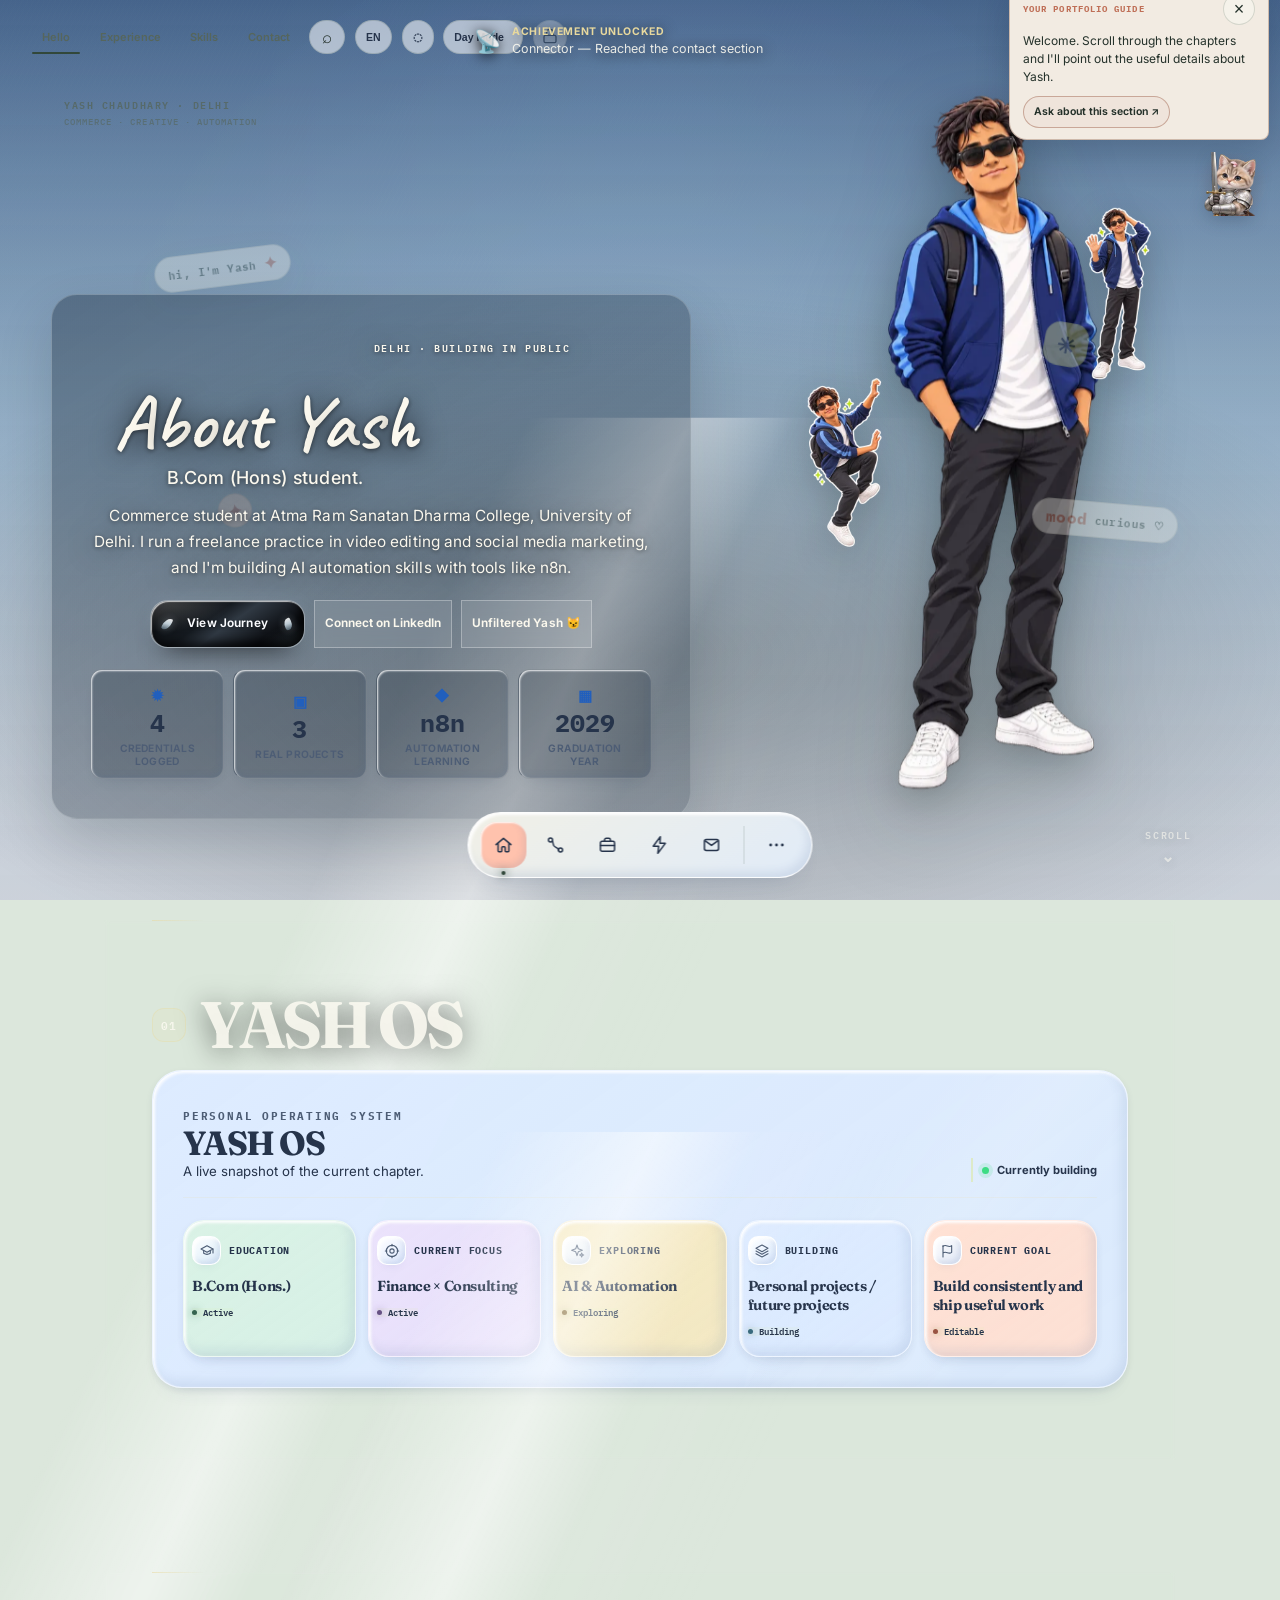
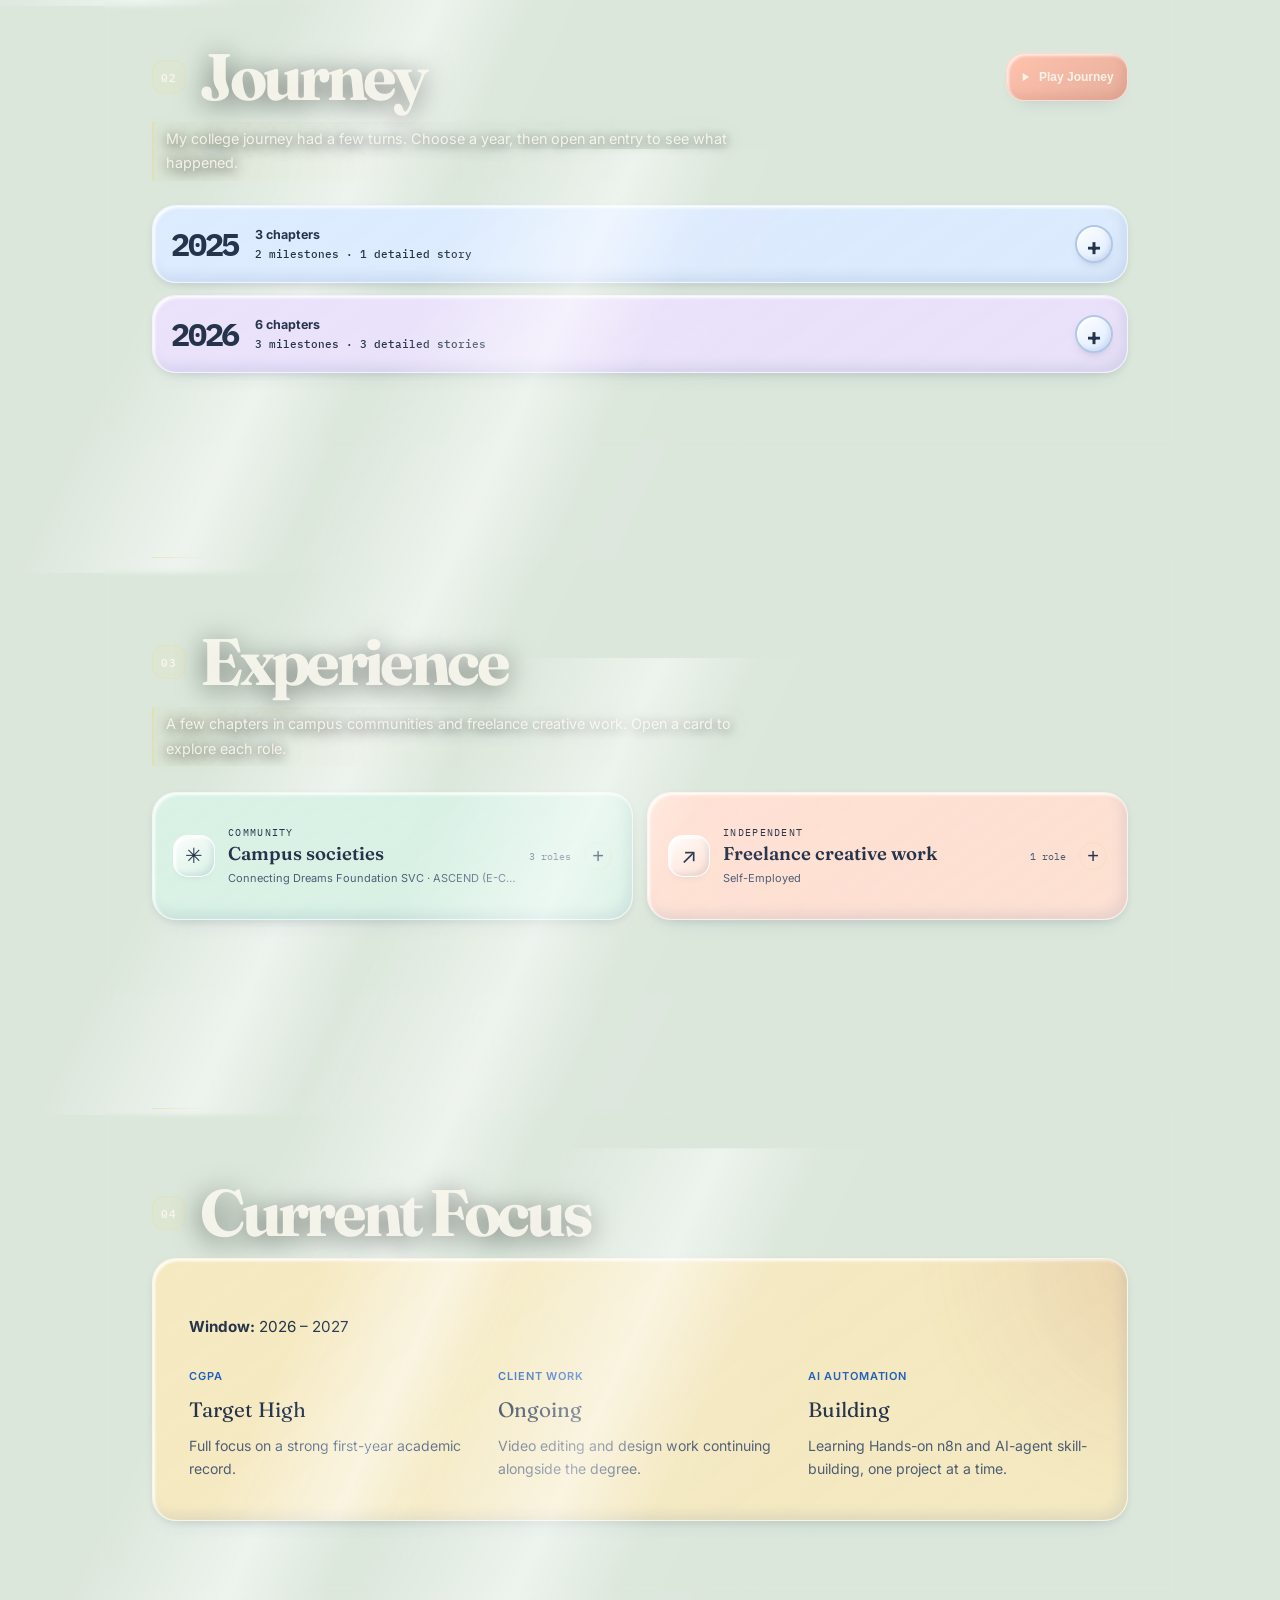
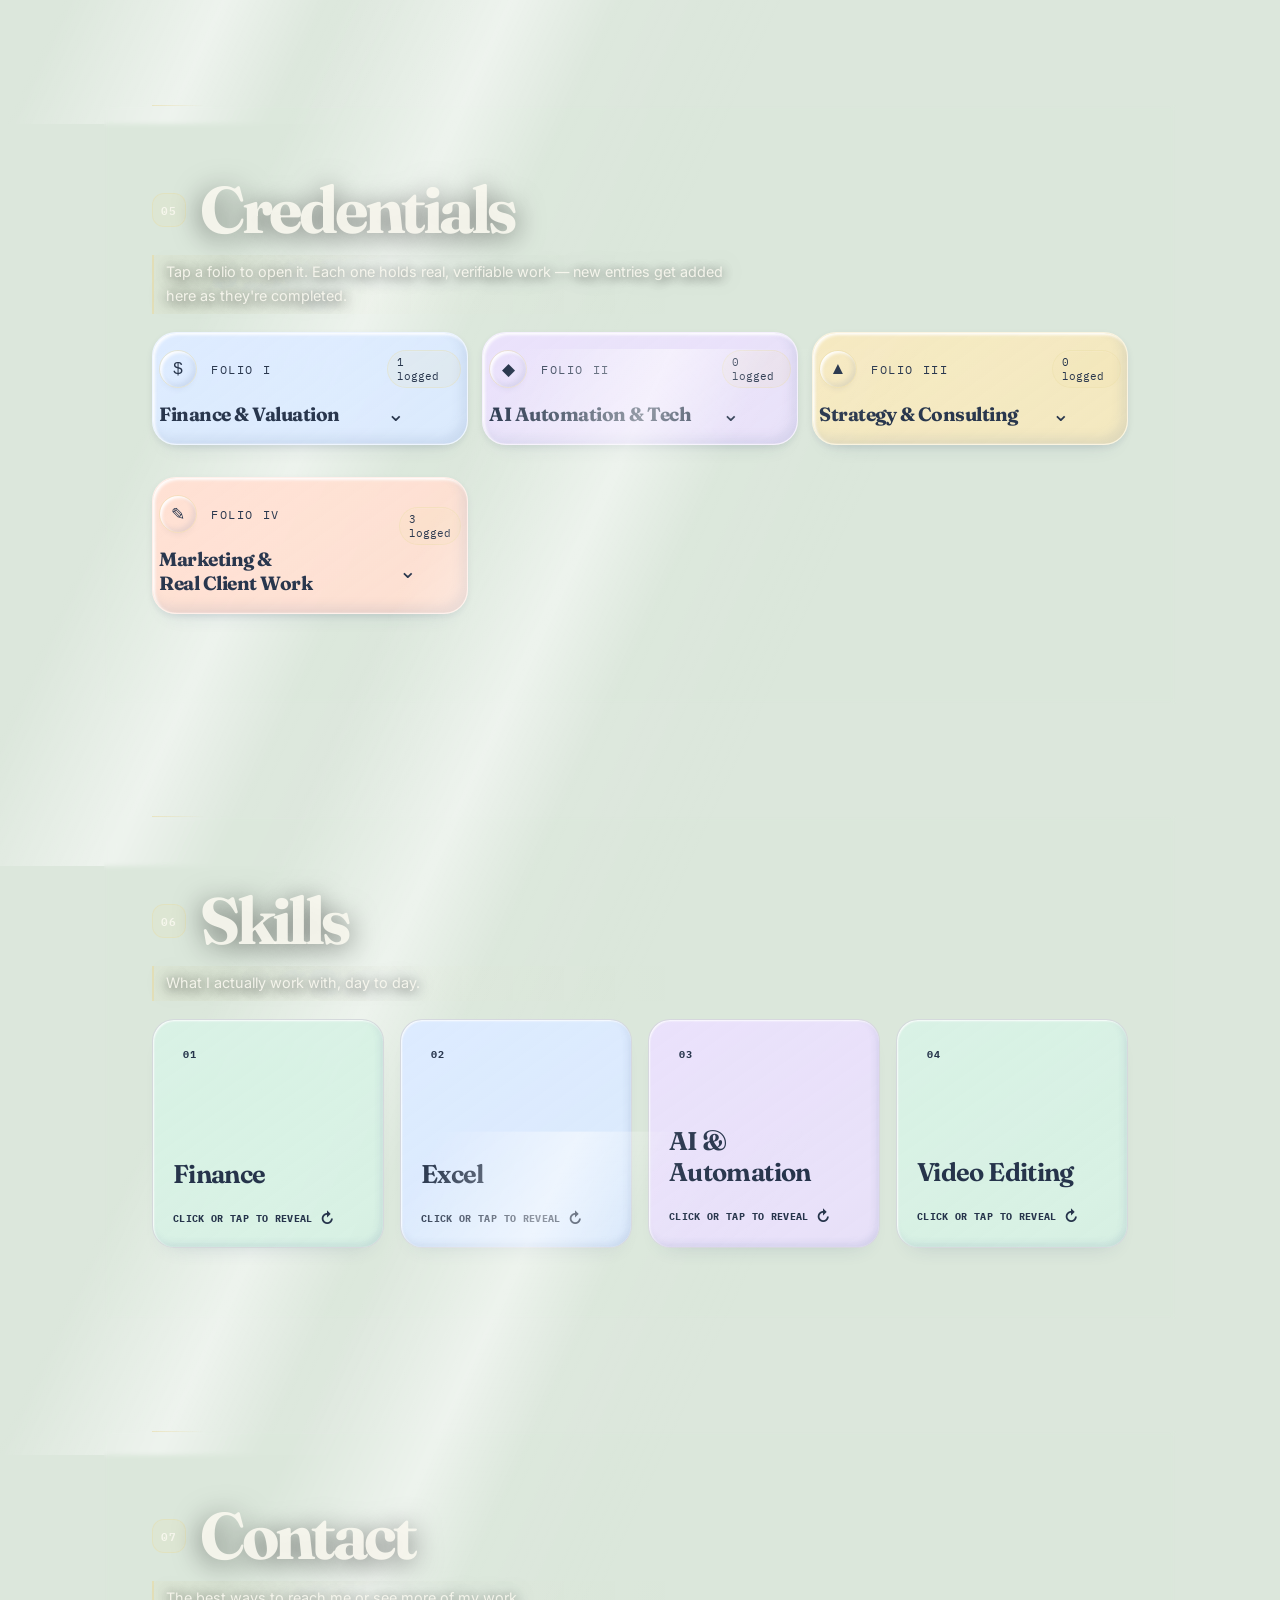
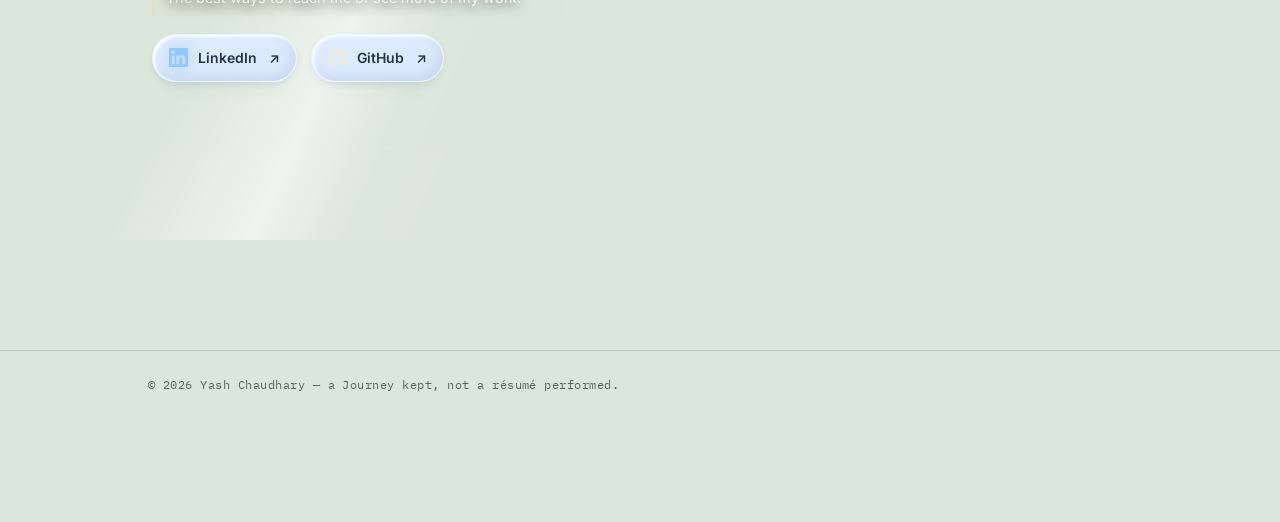
==== commit 663e140d: "Optimize responsive portfolio media loading" ====
--- a/index.html
+++ b/index.html
@@ -1967,24 +1967,24 @@
   <div class="sen-stage-orbit sen-stage-orbit-a"></div>
   <div class="sen-stage-orbit sen-stage-orbit-b"></div>
   <div class="sen-stage-closeup" aria-hidden="true">
-    <img data-scene-portrait="curious" class="is-active" src="assets/anime/yash-expression-curious.webp" alt="" width="1536" height="2304" decoding="async">
-    <img data-scene-portrait="surprised" src="motion/yash-expression-surprised.webp" alt="" width="1200" height="1800" loading="lazy" decoding="async">
-    <img data-scene-portrait="cheeky" src="motion/yash-expression-cheeky.webp" alt="" width="1200" height="1800" loading="lazy" decoding="async">
+    <img data-scene-portrait="curious" class="is-active" src="assets/anime/yash-expression-curious.webp" srcset="assets/anime/responsive/portrait-curious-480.webp 480w, assets/anime/responsive/portrait-curious-768.webp 768w, assets/anime/responsive/portrait-curious-960.webp 960w, assets/anime/responsive/portrait-curious-1200.webp 1200w, assets/anime/yash-expression-curious.webp 1536w" sizes="(max-width: 760px) 300vw, 100vw" alt="" width="1536" height="2304" decoding="async">
+    <img data-scene-portrait="surprised" src="motion/yash-expression-surprised.webp" srcset="assets/anime/responsive/portrait-surprised-480.webp 480w, assets/anime/responsive/portrait-surprised-768.webp 768w, assets/anime/responsive/portrait-surprised-960.webp 960w, motion/yash-expression-surprised.webp 1200w" sizes="(max-width: 760px) 300vw, 100vw" alt="" width="1200" height="1800" loading="lazy" decoding="async">
+    <img data-scene-portrait="cheeky" src="motion/yash-expression-cheeky.webp" srcset="assets/anime/responsive/portrait-cheeky-480.webp 480w, assets/anime/responsive/portrait-cheeky-768.webp 768w, assets/anime/responsive/portrait-cheeky-960.webp 960w, motion/yash-expression-cheeky.webp 1200w" sizes="(max-width: 760px) 300vw, 100vw" alt="" width="1200" height="1800" loading="lazy" decoding="async">
   </div>
   <div class="sen-stage-body" aria-hidden="true">
-    <img src="assets/anime/yash-full-character.webp" alt="" width="1024" height="1536" fetchpriority="high" decoding="async">
+    <img src="assets/anime/yash-full-character.webp" srcset="assets/anime/responsive/full-body-480.webp 480w, assets/anime/responsive/full-body-768.webp 768w, assets/anime/yash-full-character.webp 1024w" sizes="(max-width: 760px) 74vw, 40vw" alt="" width="1024" height="1536" fetchpriority="high" decoding="async">
     <span class="sen-stage-glint" aria-hidden="true"></span>
   </div>
   <div class="sen-stage-portrait" aria-hidden="true">
-    <img data-portrait="hello" class="is-active" src="assets/anime/yash-expression-hello.webp" alt="" width="1536" height="2304" fetchpriority="high" decoding="async">
-    <img data-portrait="focus" src="assets/anime/yash-expression-focus.webp" alt="" width="1536" height="2304" loading="lazy" decoding="async">
-    <img data-portrait="joy" src="yash-expression-joy.webp" alt="" width="1536" height="2304" loading="lazy" decoding="async">
+    <img data-portrait="hello" class="is-active" src="assets/anime/yash-expression-hello.webp" srcset="assets/anime/responsive/portrait-hello-480.webp 480w, assets/anime/responsive/portrait-hello-768.webp 768w, assets/anime/responsive/portrait-hello-960.webp 960w, assets/anime/responsive/portrait-hello-1200.webp 1200w, assets/anime/yash-expression-hello.webp 1536w" sizes="100vw" alt="" width="1536" height="2304" fetchpriority="high" decoding="async">
+    <img data-portrait="focus" src="assets/anime/yash-expression-focus.webp" srcset="assets/anime/responsive/portrait-focus-480.webp 480w, assets/anime/responsive/portrait-focus-768.webp 768w, assets/anime/responsive/portrait-focus-960.webp 960w, assets/anime/responsive/portrait-focus-1200.webp 1200w, assets/anime/yash-expression-focus.webp 1536w" sizes="100vw" alt="" width="1536" height="2304" loading="lazy" decoding="async">
+    <img data-portrait="joy" src="yash-expression-joy.webp" srcset="assets/anime/responsive/portrait-joy-480.webp 480w, assets/anime/responsive/portrait-joy-768.webp 768w, assets/anime/responsive/portrait-joy-960.webp 960w, assets/anime/responsive/portrait-joy-1200.webp 1200w, yash-expression-joy.webp 1536w" sizes="100vw" alt="" width="1536" height="2304" loading="lazy" decoding="async">
   </div>
   <span class="sen-sticker sen-sticker-hi" aria-hidden="true">hi, I'm Yash <b>✦</b></span>
   <span class="sen-sticker sen-sticker-spark" aria-hidden="true">✳</span>
   <span class="sen-sticker sen-sticker-mood" aria-hidden="true"><b>mood</b> curious ♡</span>
   <span class="sen-sticker sen-sticker-star" aria-hidden="true">✦</span>
-  <img class="sen-stage-character-sticker sen-stage-character-sticker--wave" src="motion/yash-sticker-wave-hair.webp" alt="" width="720" height="1080" loading="lazy" decoding="async">
+  <img class="sen-stage-character-sticker sen-stage-character-sticker--wave" src="motion/yash-sticker-wave-hair.webp" srcset="assets/anime/responsive/sticker-wave-320.webp 320w, assets/anime/responsive/sticker-wave-480.webp 480w, motion/yash-sticker-wave-hair.webp 720w" sizes="(max-width: 760px) 82px, 120px" alt="" width="720" height="1080" loading="lazy" decoding="async">
   <svg class="sen-stage-web sen-stage-web--climb" viewBox="0 0 220 220" aria-hidden="true" focusable="false">
     <g fill="none" stroke="currentColor" stroke-linecap="round" stroke-linejoin="round">
       <path class="sen-web-spokes" stroke-width="1.15" d="M110 110V4M110 110 184 34M110 110H216M110 110l76 76M110 110v106M110 110l-76 76M110 110H4M110 110 34 34"/>
@@ -1993,7 +1993,7 @@
       <circle class="sen-web-node" cx="110" cy="110" r="3.2"/>
     </g>
   </svg>
-  <img class="sen-stage-character-sticker sen-stage-character-sticker--climb" src="motion/yash-sticker-wallcrawl.webp" alt="" width="720" height="1080" loading="lazy" decoding="async">
+  <img class="sen-stage-character-sticker sen-stage-character-sticker--climb" src="motion/yash-sticker-wallcrawl.webp" srcset="assets/anime/responsive/sticker-wallcrawl-320.webp 320w, assets/anime/responsive/sticker-wallcrawl-480.webp 480w, motion/yash-sticker-wallcrawl.webp 720w" sizes="(max-width: 760px) 82px, 120px" alt="" width="720" height="1080" loading="lazy" decoding="async">
   <div class="sen-stage-label sen-stage-label-left"><span>YASH CHAUDHARY · DELHI</span><b>COMMERCE · CREATIVE · AUTOMATION</b></div>
   <div class="sen-stage-label sen-stage-label-right"><span>PORTFOLIO · 2026</span><b>BUILDING IN PUBLIC</b></div>
   <div class="sen-stage-noise"></div>
@@ -2118,7 +2118,7 @@
   <div class="ai-panel" id="ai-panel" role="dialog" aria-modal="false" aria-labelledby="ai-header-title" aria-hidden="true" inert>
     <div class="ai-header">
       <div class="ai-header-avatar">
-        <img src="assets/anime/portfolio-guide-cat-avatar.webp?v=20261024-1" alt="" width="38" height="38" decoding="async">
+        <img src="assets/anime/portfolio-guide-cat-avatar.webp?v=20261024-1" srcset="assets/anime/responsive/guide-cat-192.webp 192w, assets/anime/responsive/guide-cat-384.webp 384w, assets/anime/portfolio-guide-cat-avatar.webp?v=20261024-1 768w" sizes="38px" alt="" width="38" height="38" decoding="async">
       </div>
       <div class="ai-header-text">
         <div class="ai-header-title" id="ai-header-title">Portfolio guide</div>
@@ -2311,7 +2311,7 @@
       <button id="ai-guide-ask" type="button">Ask about this section ↗</button>
     </div>
     <button id="ai-guide-trigger" type="button" aria-label="Open portfolio guide chat" aria-controls="ai-panel" aria-haspopup="dialog" aria-expanded="false" title="Talk to the portfolio guide">
-      <img src="assets/anime/portfolio-guide-cat-avatar.webp?v=20261024-1" alt="" width="768" height="768" decoding="async" fetchpriority="low">
+      <img src="assets/anime/portfolio-guide-cat-avatar.webp?v=20261024-1" srcset="assets/anime/responsive/guide-cat-192.webp 192w, assets/anime/responsive/guide-cat-384.webp 384w, assets/anime/portfolio-guide-cat-avatar.webp?v=20261024-1 768w" sizes="60px" alt="" width="768" height="768" decoding="async" fetchpriority="low">
     </button>
   </div>
 
@@ -4503,7 +4503,10 @@
 (() => {
   const root = document.documentElement;
   root.dataset.autonomousPolish = 'ready';
-  Array.from(document.images).forEach((img, index) => { if (!img.decoding) img.decoding = 'async'; if (index > 2 && !img.loading) img.loading = 'lazy'; });
+  Array.from(document.images).forEach((img, index) => {
+    if (img.decoding !== 'async') img.decoding = 'async';
+    if (index > 2 && img.loading === 'auto' && !img.closest('#sen-stage, #ai-guide')) img.loading = 'lazy';
+  });
   const chapters = Array.from(document.querySelectorAll('section[id][id]'));
   const links = Array.from(document.querySelectorAll('.story-rail a[href^="#"]'));
   if ('IntersectionObserver' in window && chapters.length) {
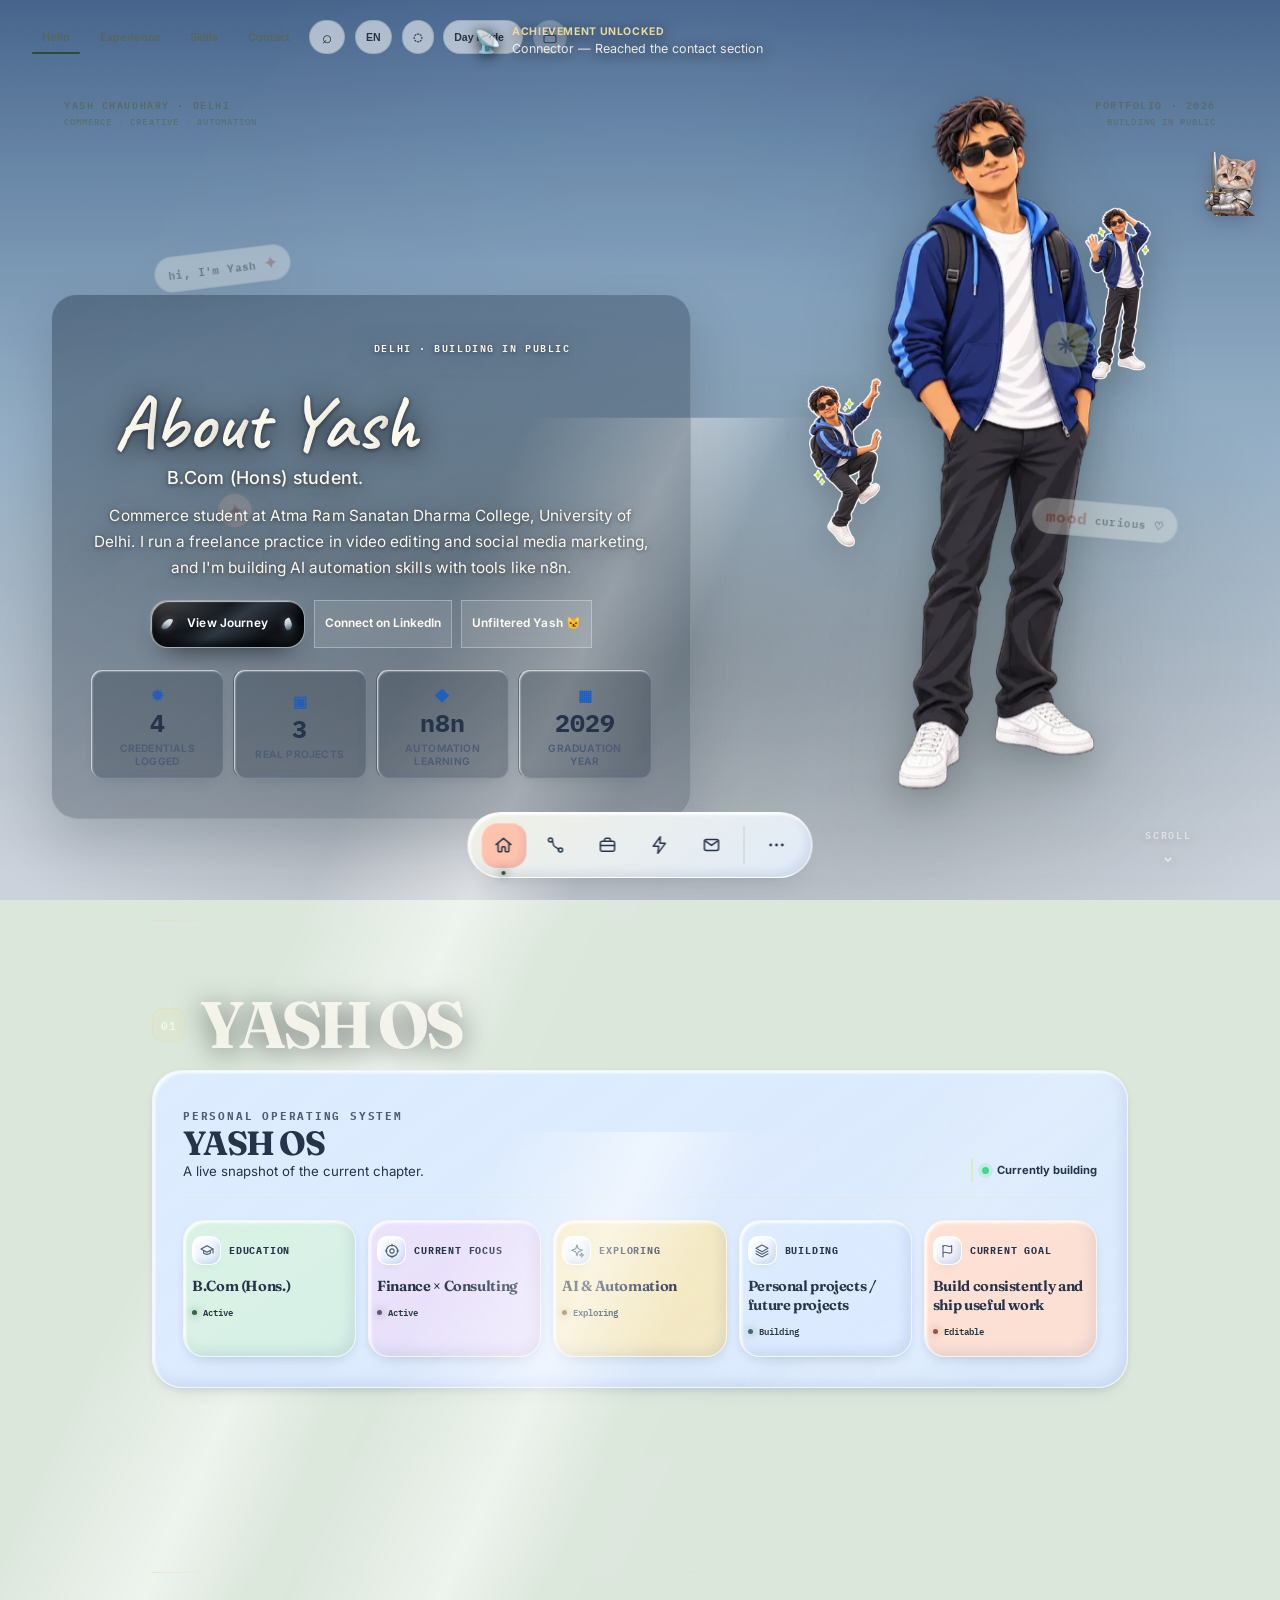
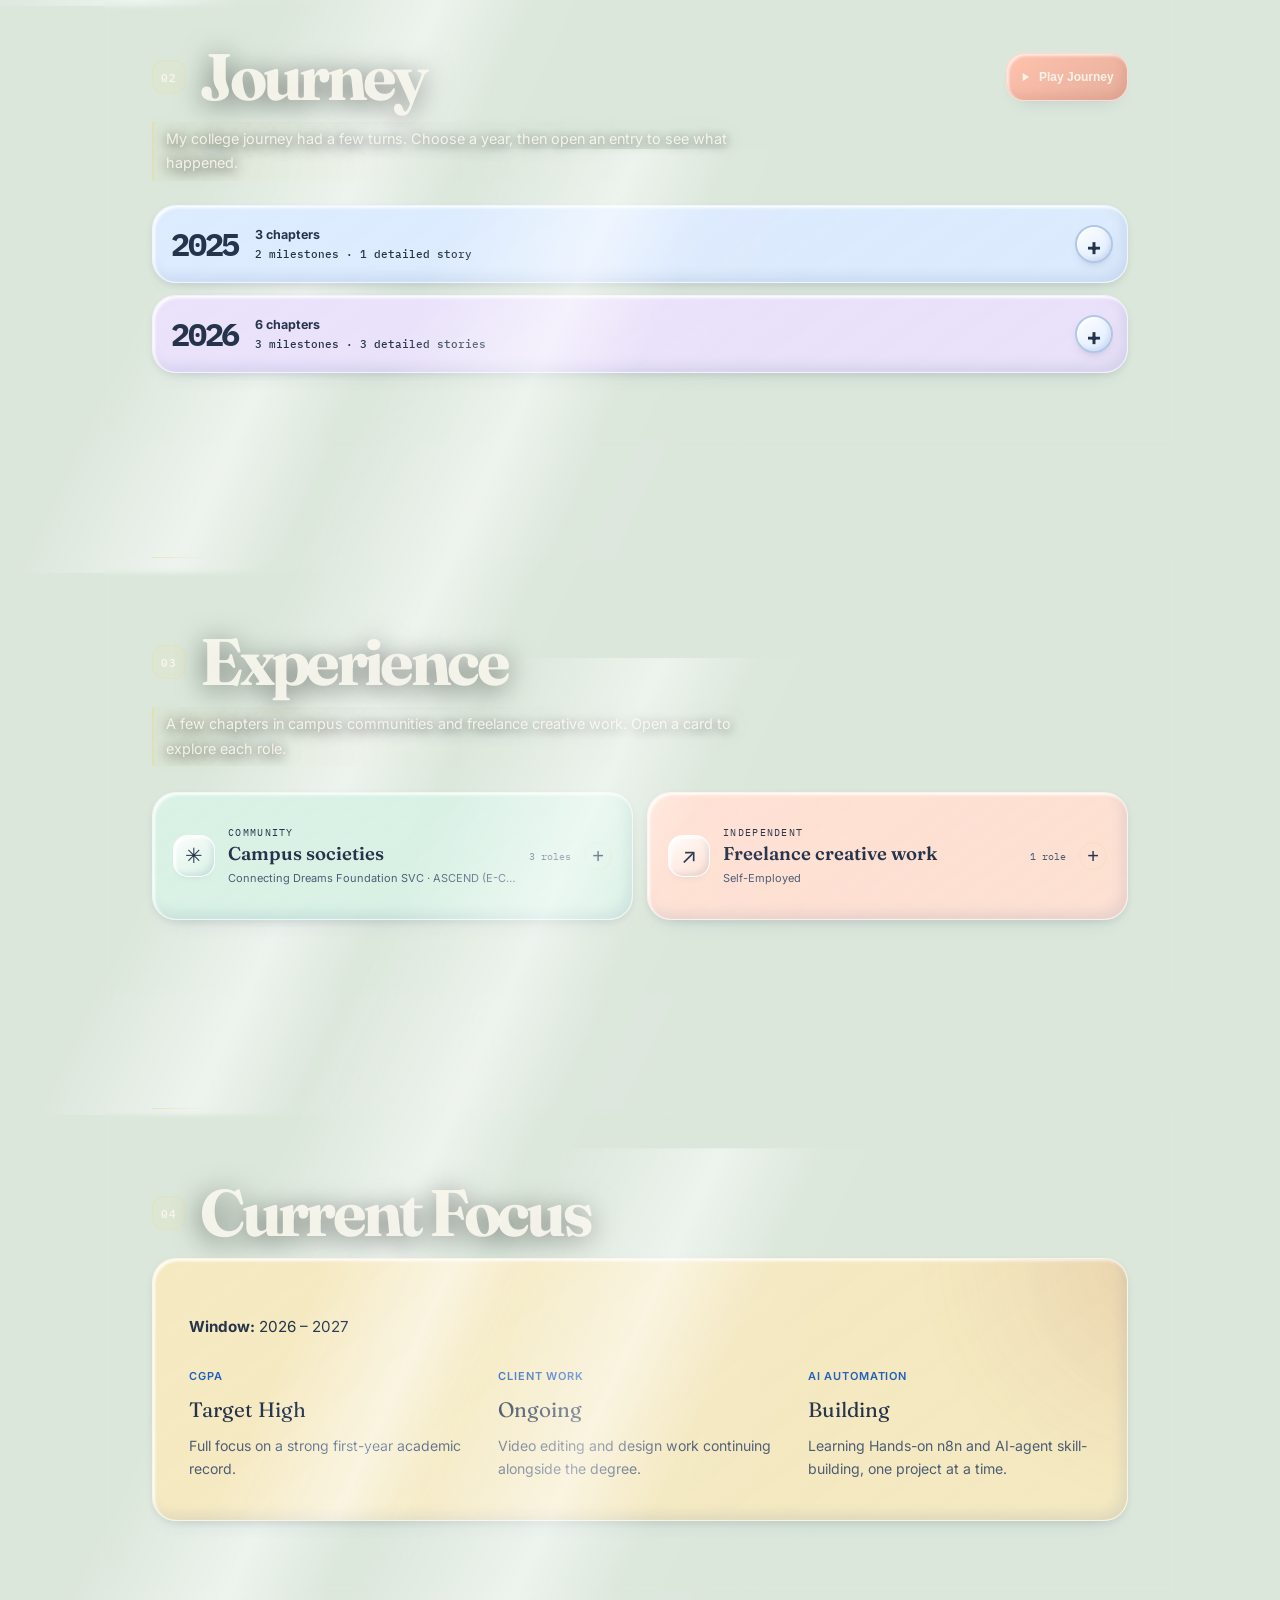
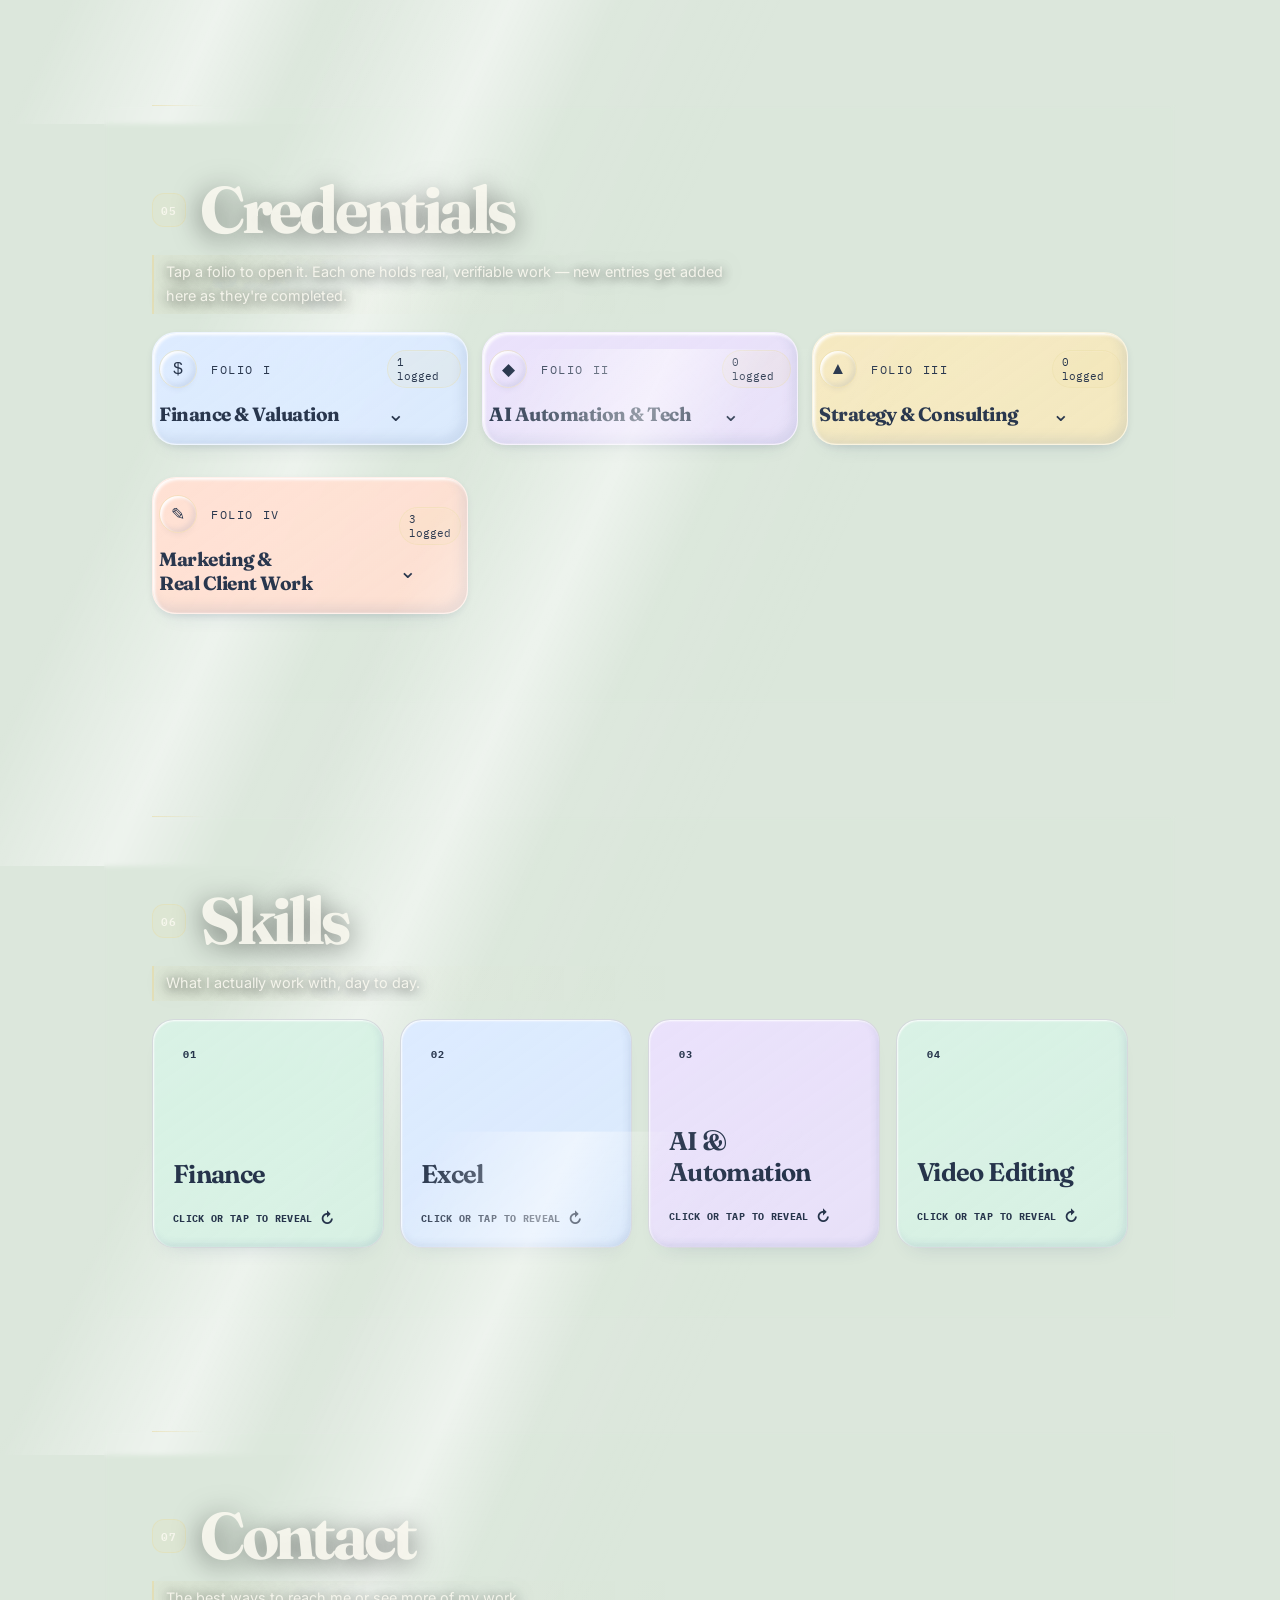
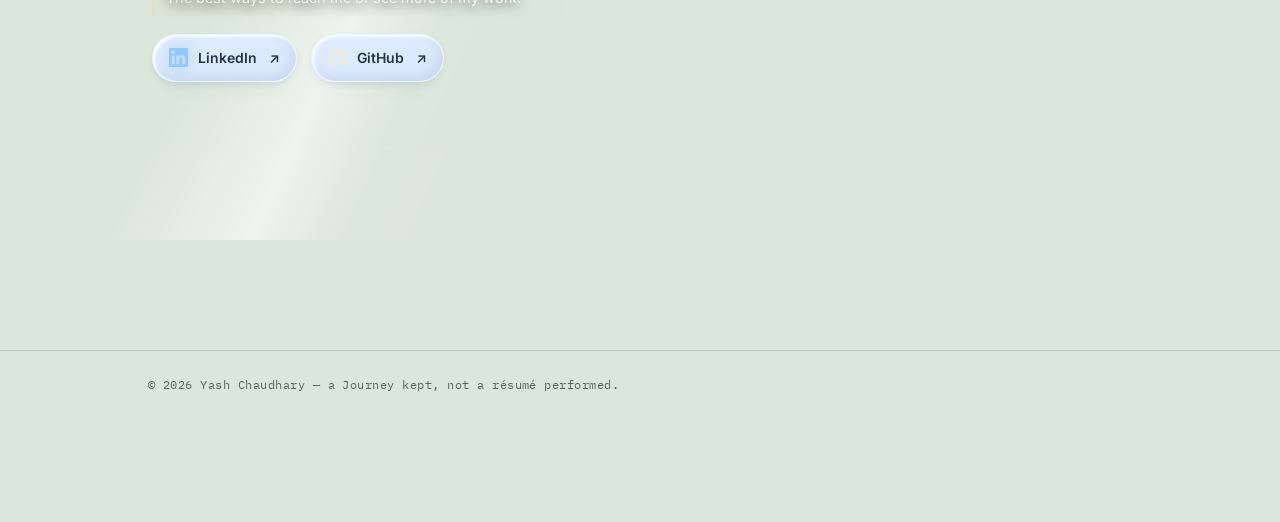
==== commit db232e8b: "Improve mobile portfolio smoothness" ====
--- a/index.html
+++ b/index.html
@@ -1919,6 +1919,7 @@
   <link rel="stylesheet" href="portfolio-readability.css?v=20261024-10">
   <link rel="stylesheet" href="portfolio-desktop-hero.css?v=20261024-1">
   <link rel="stylesheet" href="portfolio-ai-guide.css?v=20261024-3">
+  <link rel="stylesheet" href="portfolio-mobile-performance.css?v=20261026-1">
   <script src="portfolio-ai-guide.js?v=20261024-3" defer></script>
 </head>
 <body>
@@ -4615,6 +4616,6 @@
 })();
 </script>
 <!-- The portrait scroll camera is updated by the consolidated portfolio scroll renderer. -->
-<script src="portfolio-redesign.js?v=20261024-1" defer></script>
+<script src="portfolio-redesign.js?v=20261026-mobile-smooth-1" defer></script>
 </body>
 </html>
--- a/portfolio-mobile-performance.css
+++ b/portfolio-mobile-performance.css
@@ -0,0 +1,46 @@
+/* Phone rendering budget: preserve the pastel surfaces and character, skip costly backdrop sampling. */
+@media (max-width: 760px), (pointer: coarse) {
+  /* Broad roots handle cards, the fixed stage, navigation and popovers. */
+  html[data-theme] body :is(#main-content, #sen-stage, #topnav, .dock, .dock-more-panel, .ai-panel, .ai-nudge, .cmdk-overlay, .cmdk-panel),
+  html[data-theme] body :is(#main-content, #sen-stage, #topnav, .dock, .dock-more-panel, .ai-panel, .ai-nudge, .cmdk-overlay, .cmdk-panel) *,
+  html[data-theme] body :is(#main-content, #sen-stage, #topnav, .dock, .dock-more-panel, .ai-panel, .ai-nudge, .cmdk-overlay, .cmdk-panel)::before,
+  html[data-theme] body :is(#main-content, #sen-stage, #topnav, .dock, .dock-more-panel, .ai-panel, .ai-nudge, .cmdk-overlay, .cmdk-panel)::after,
+  html[data-theme] body :is(#main-content, #sen-stage, #topnav, .dock, .dock-more-panel, .ai-panel, .ai-nudge, .cmdk-overlay, .cmdk-panel) *::before,
+  html[data-theme] body :is(#main-content, #sen-stage, #topnav, .dock, .dock-more-panel, .ai-panel, .ai-nudge, .cmdk-overlay, .cmdk-panel) *::after,
+  /* These match premium-finish.css's more-specific !important rules. */
+  html[data-theme] body #main-content .section.bento-card[id],
+  html[data-theme] body #main-content .section.bento-card[id] :is(.yash-os-shell, .currently-grid, .glass-card, .folio, .skill-card, .pursuing-card, .card, .currently-card, .journey-year-panel, .journey-years, .timeline-node, .exp-node, .learning-strip, .yash-os-item, .card-grid, .accordion-body),
+  html[data-theme] body #main-content #currently #currently-container .currently-item,
+  html[data-theme] body #main-content #journey .journey-year-panel,
+  html[data-theme] body #main-content #focus .glass-card,
+  html[data-theme] body #main-content #yash-os .yash-os-shell {
+    backdrop-filter: none !important;
+    -webkit-backdrop-filter: none !important;
+  }
+
+  /* These oversized transparent character layers move during scroll; their shadows force extra offscreen paints. */
+  #sen-stage .sen-stage-body,
+  #sen-stage .sen-stage-portrait,
+  #sen-stage .sen-stage-closeup {
+    filter: none !important;
+    -webkit-filter: none !important;
+  }
+
+  /* Cards still keep their tinted clay/glass fills; they do not need permanent GPU promotion hints. */
+  html :is(
+    .topnav, .hero-glass, .section.bento-card, .glass-card, .card, .card-grid,
+    .folio, .skill-card, .currently-card, .yash-os-shell, .exp-collection,
+    .journey-year-card, .journey-story, .stat-card, .dock, .ai-panel,
+    .ai-nudge, .btn, .btn-ghost
+  ) {
+    will-change: auto !important;
+  }
+
+  /* Keep the floating labels readable after backdrop blur is removed. */
+  #sen-stage .sen-sticker-hi,
+  #sen-stage .sen-sticker-mood {
+    background-color: var(--card) !important;
+    color: var(--text) !important;
+    border-color: var(--line) !important;
+  }
+}
